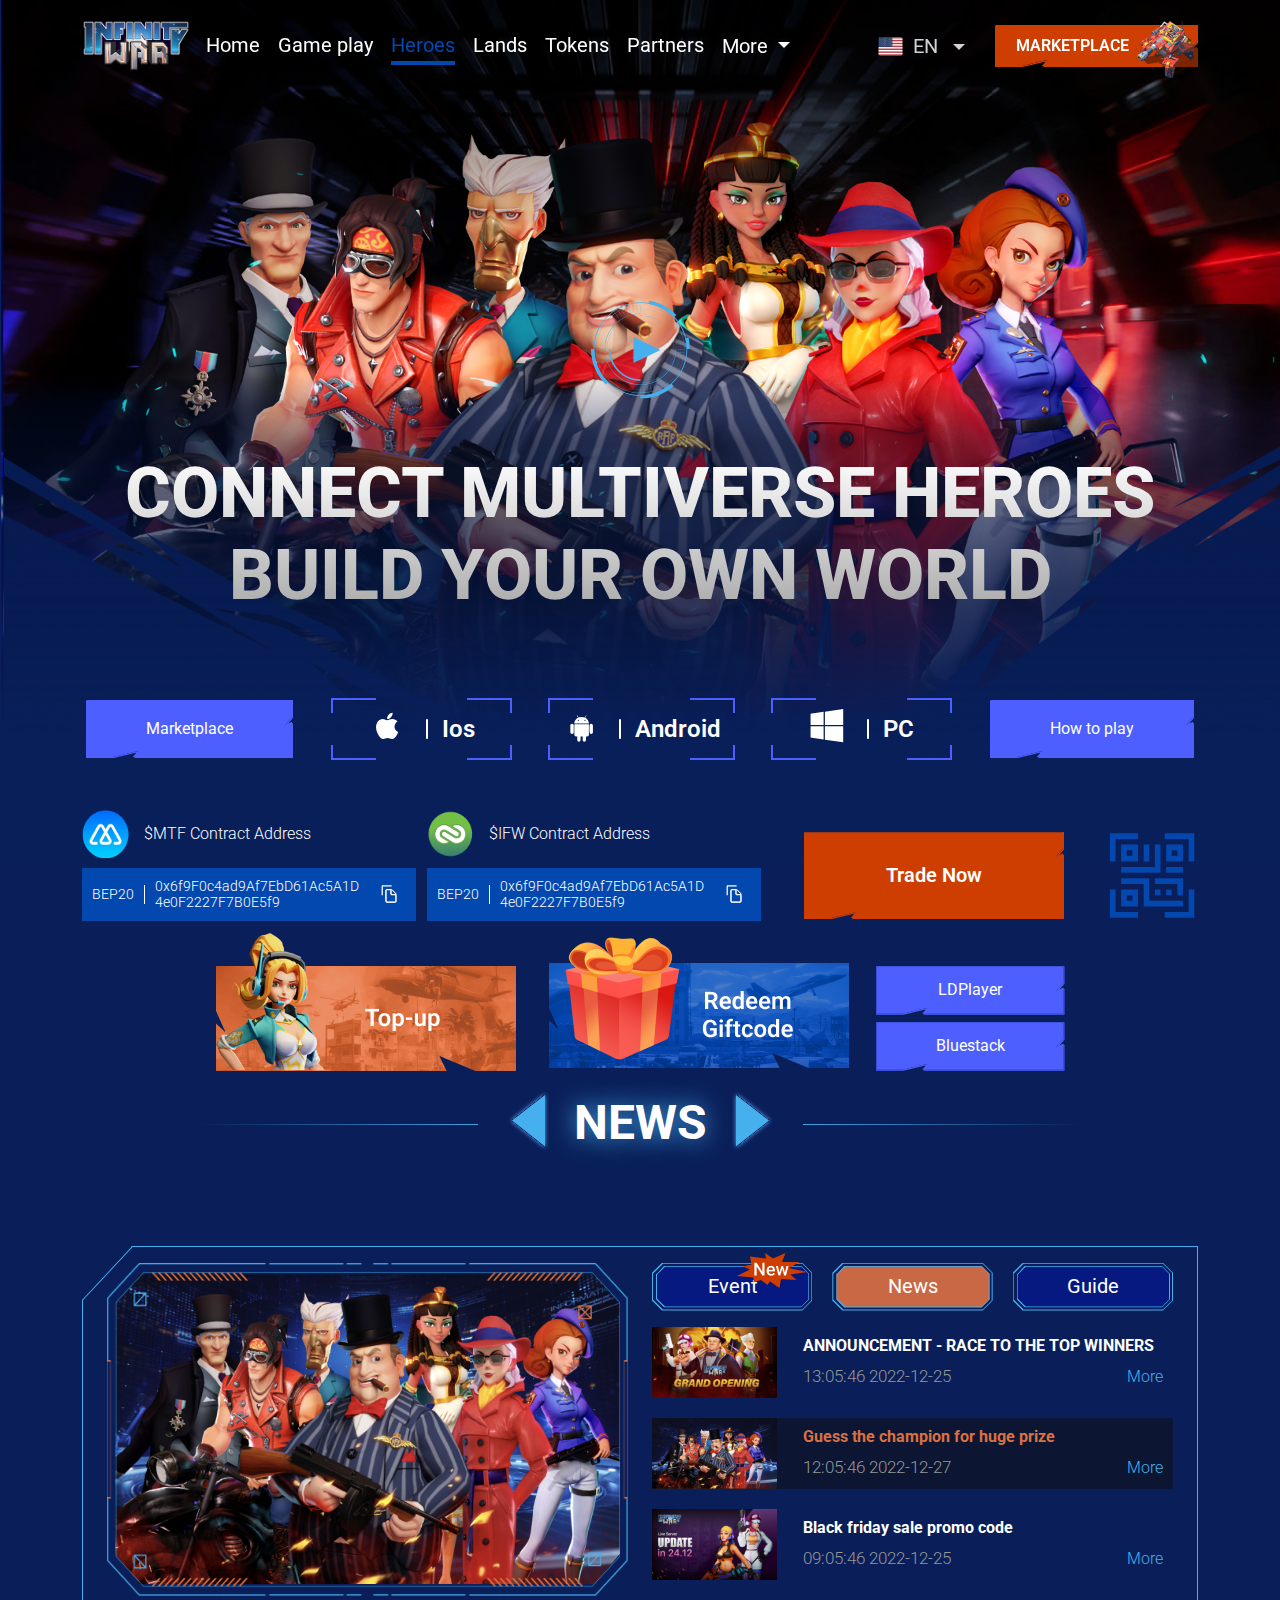
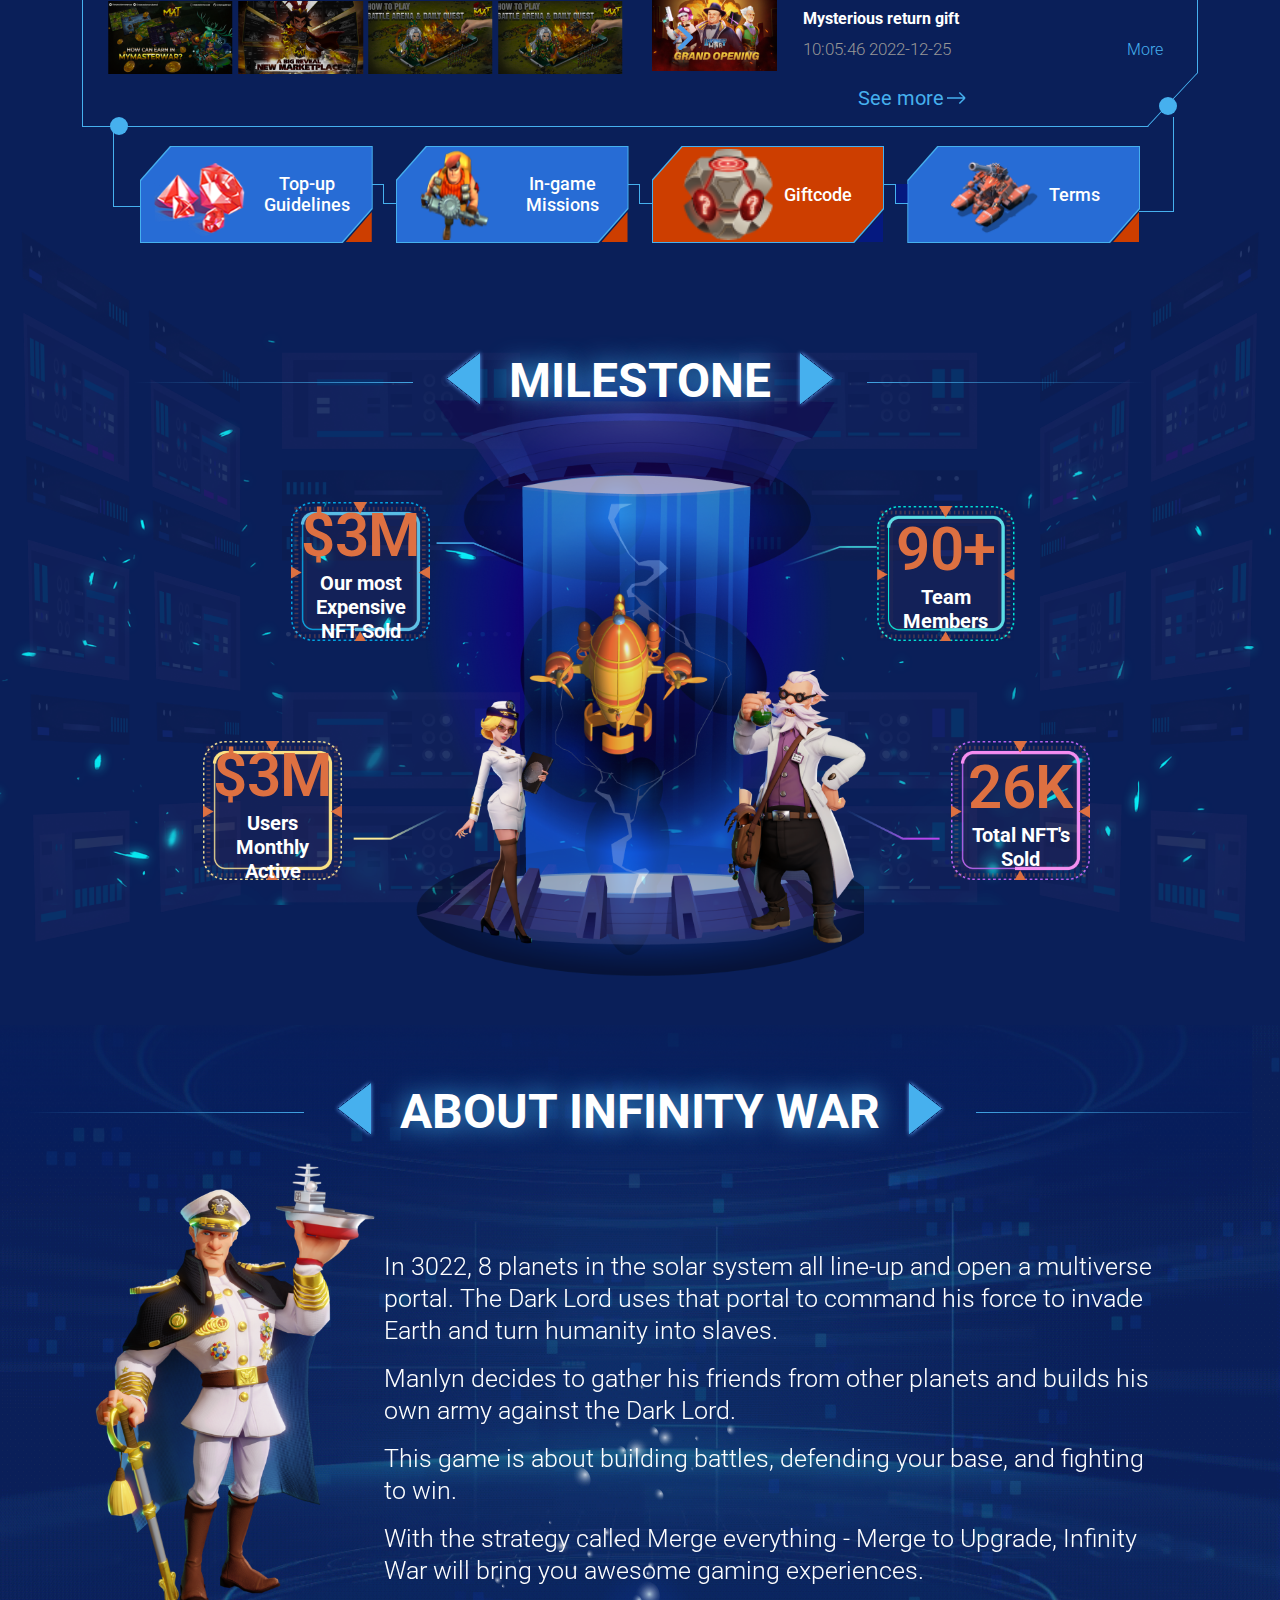
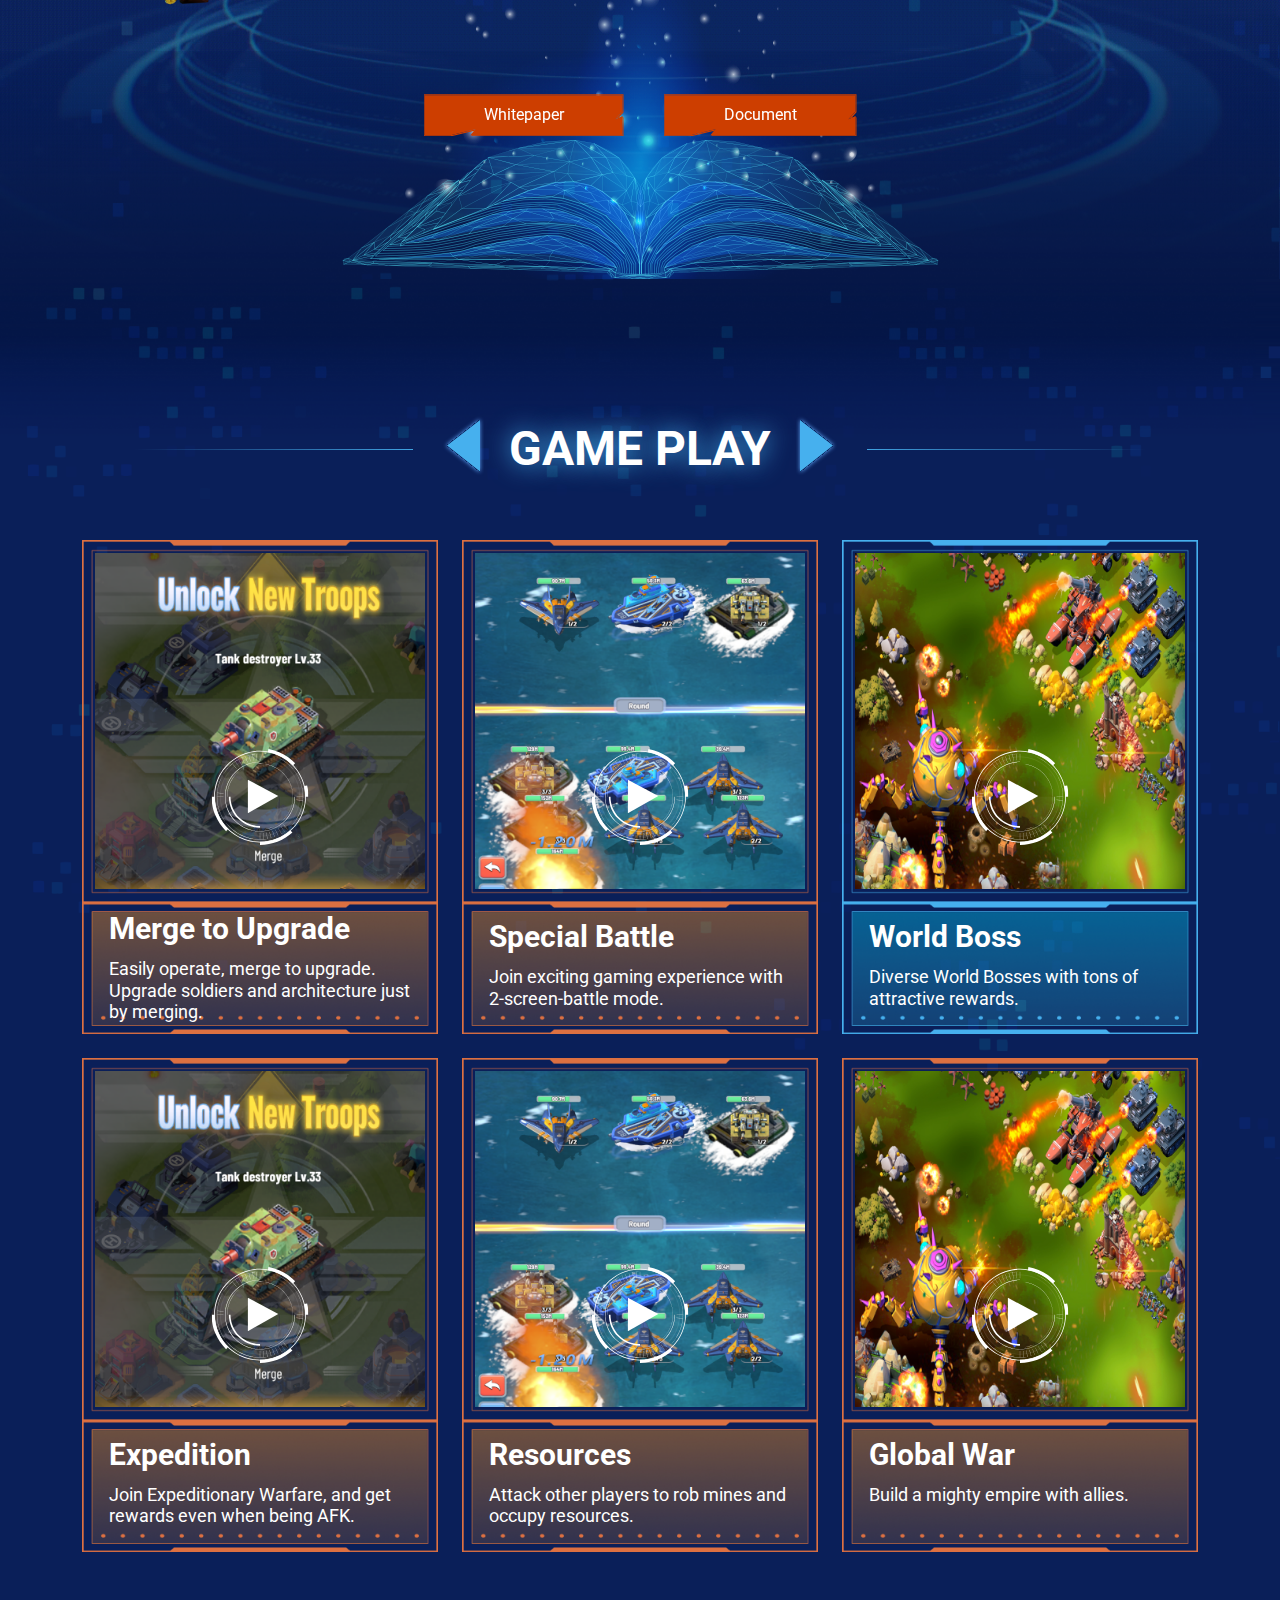
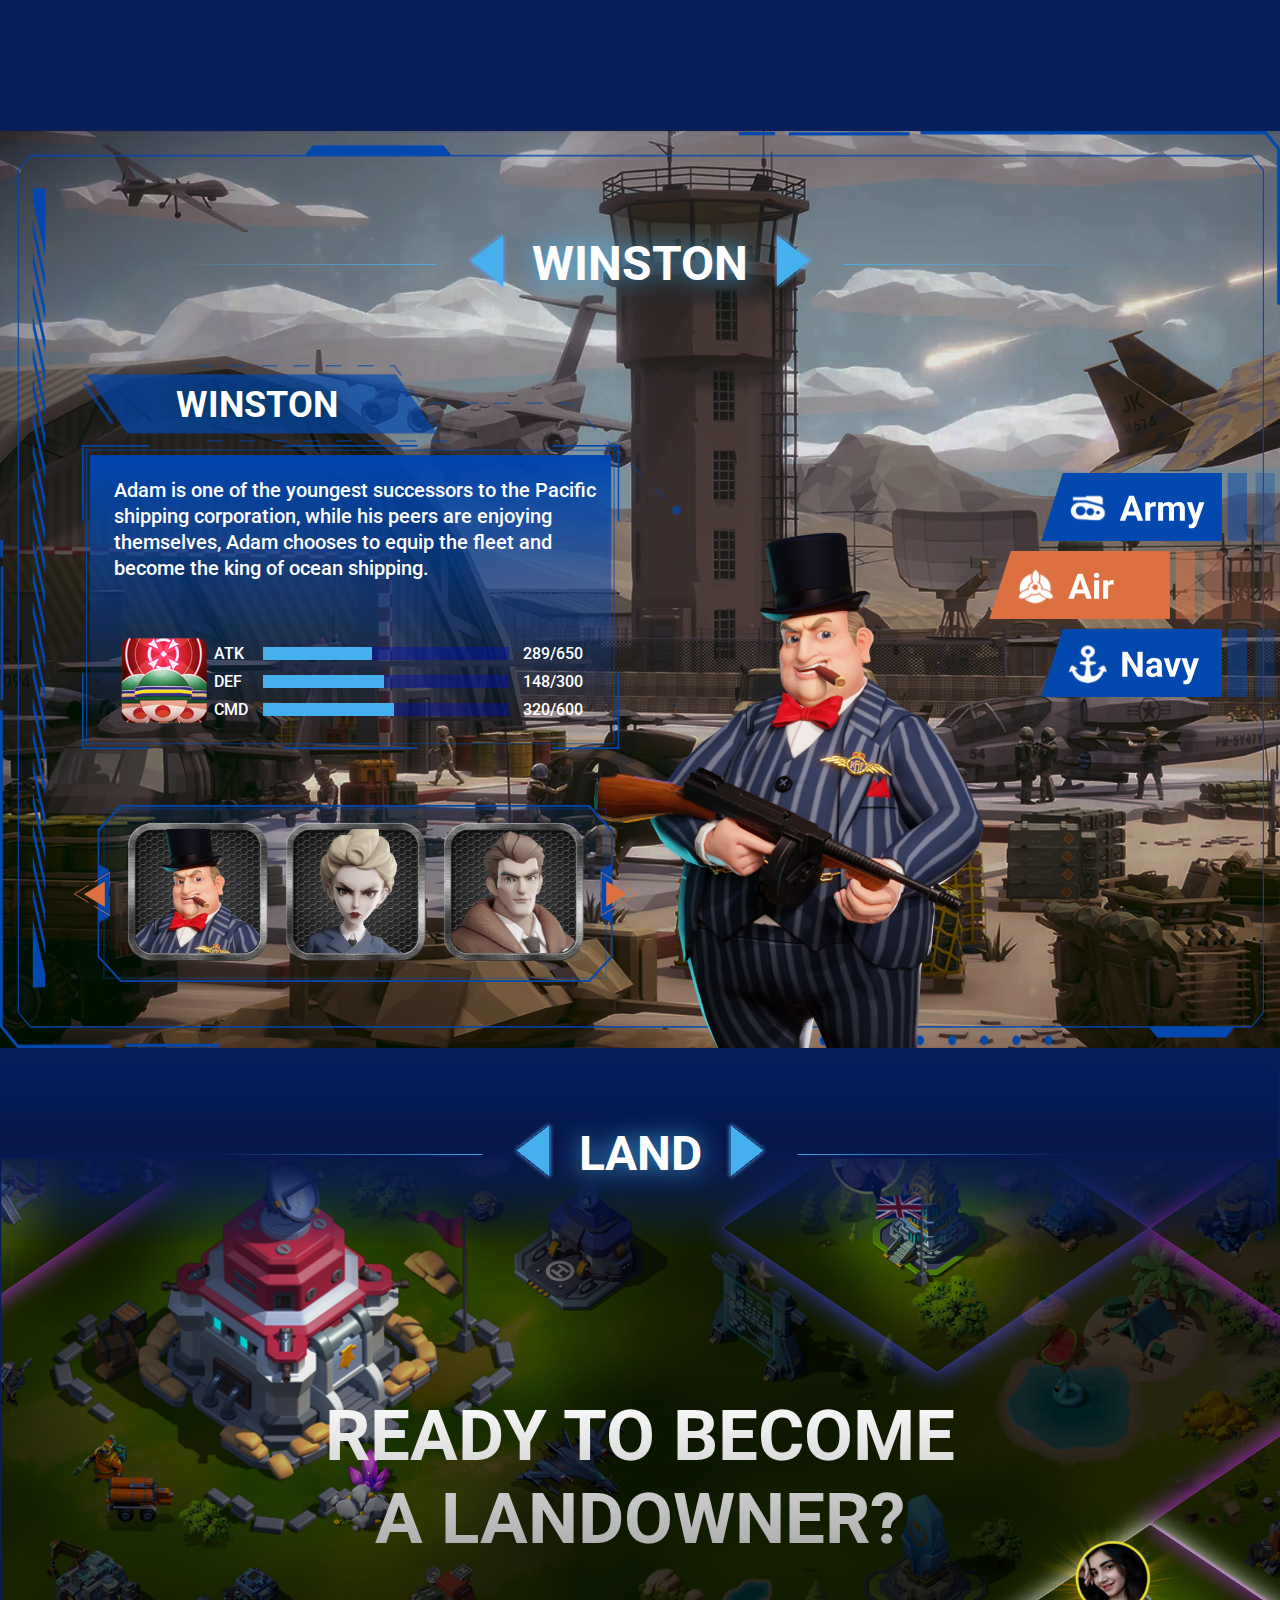
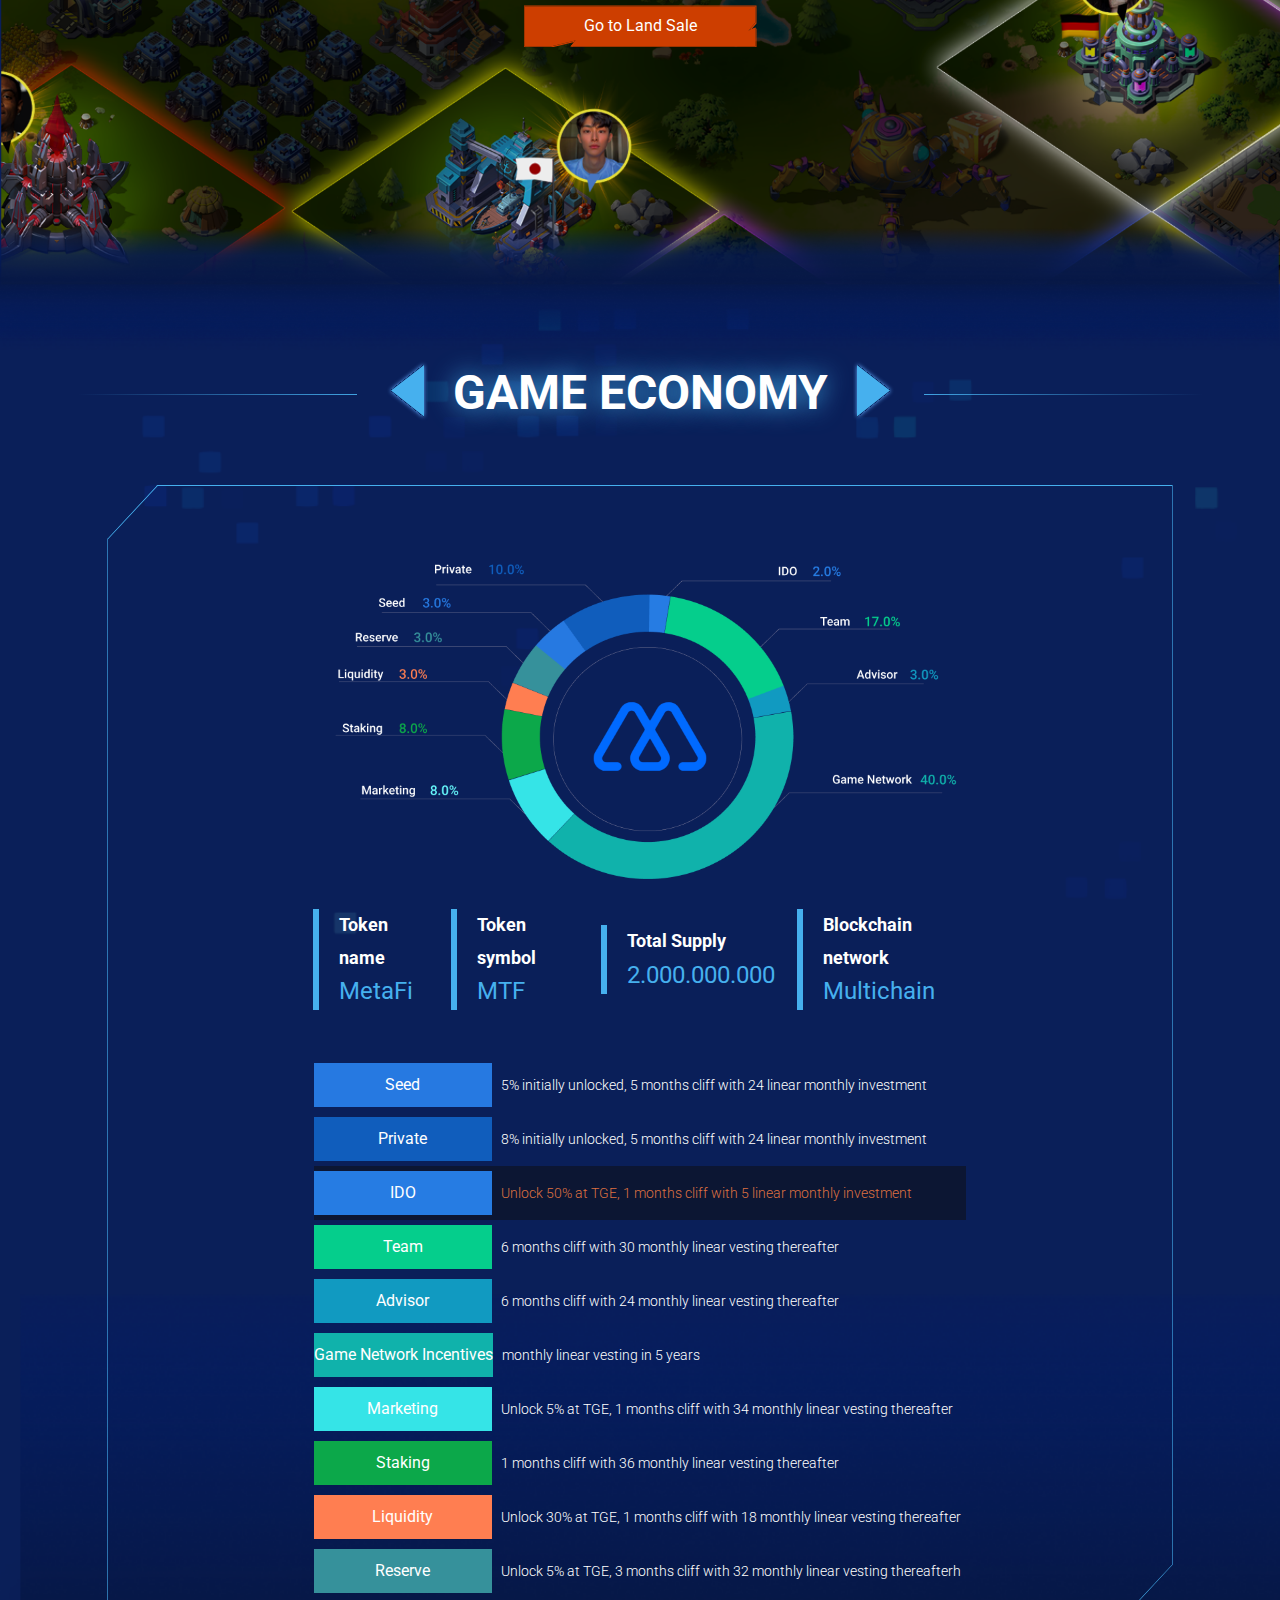
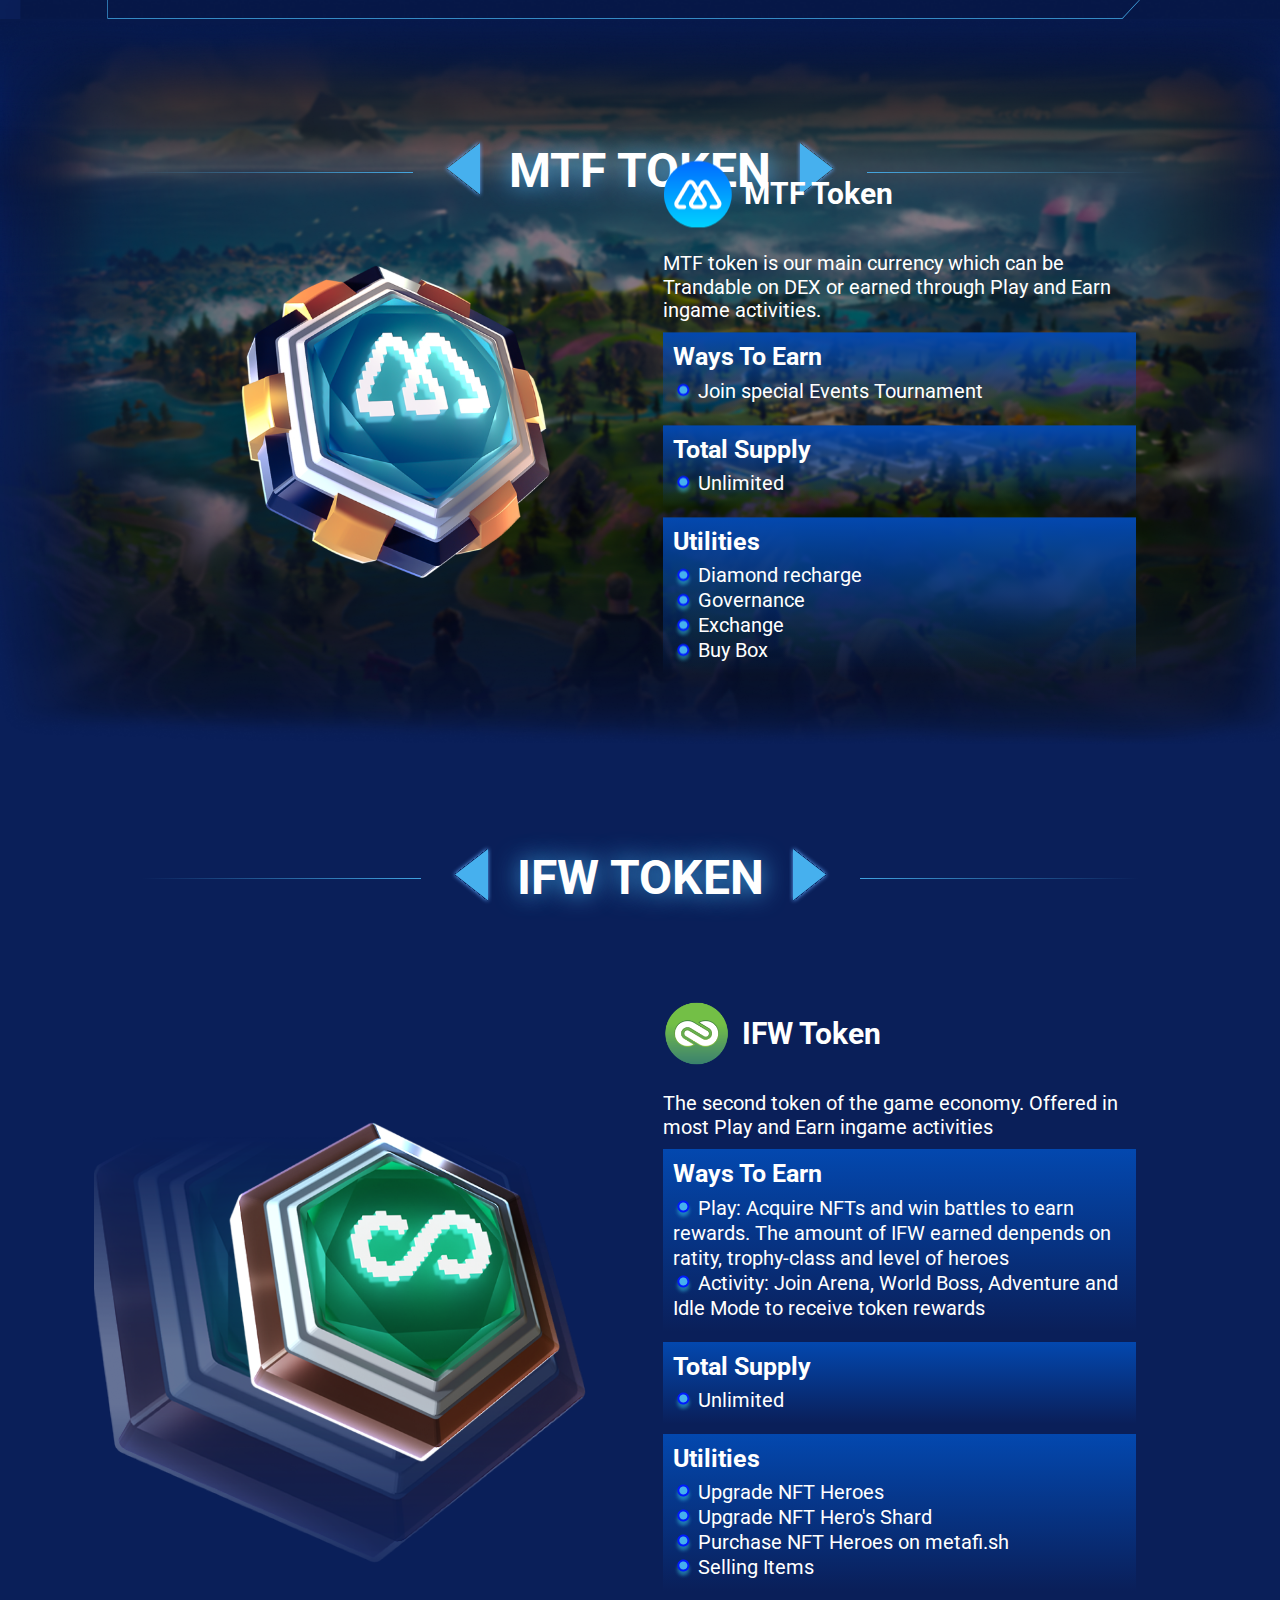
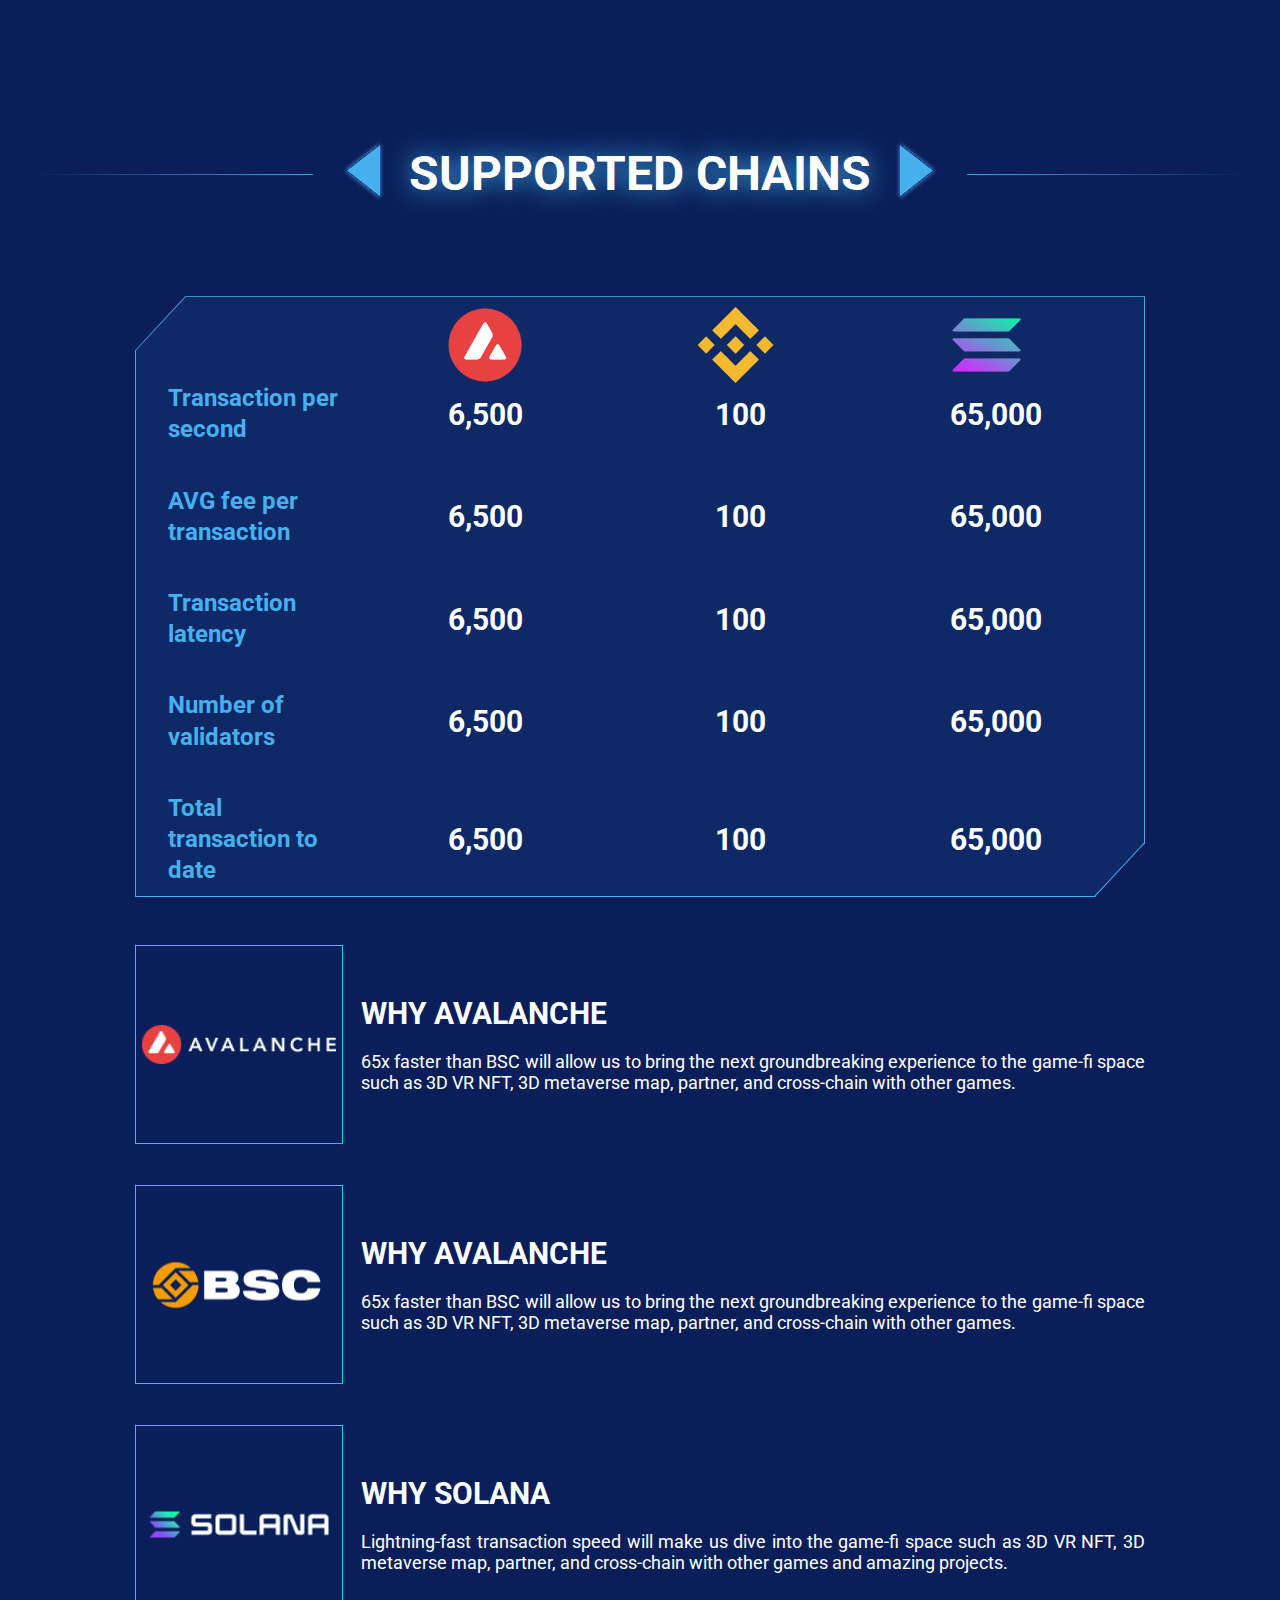
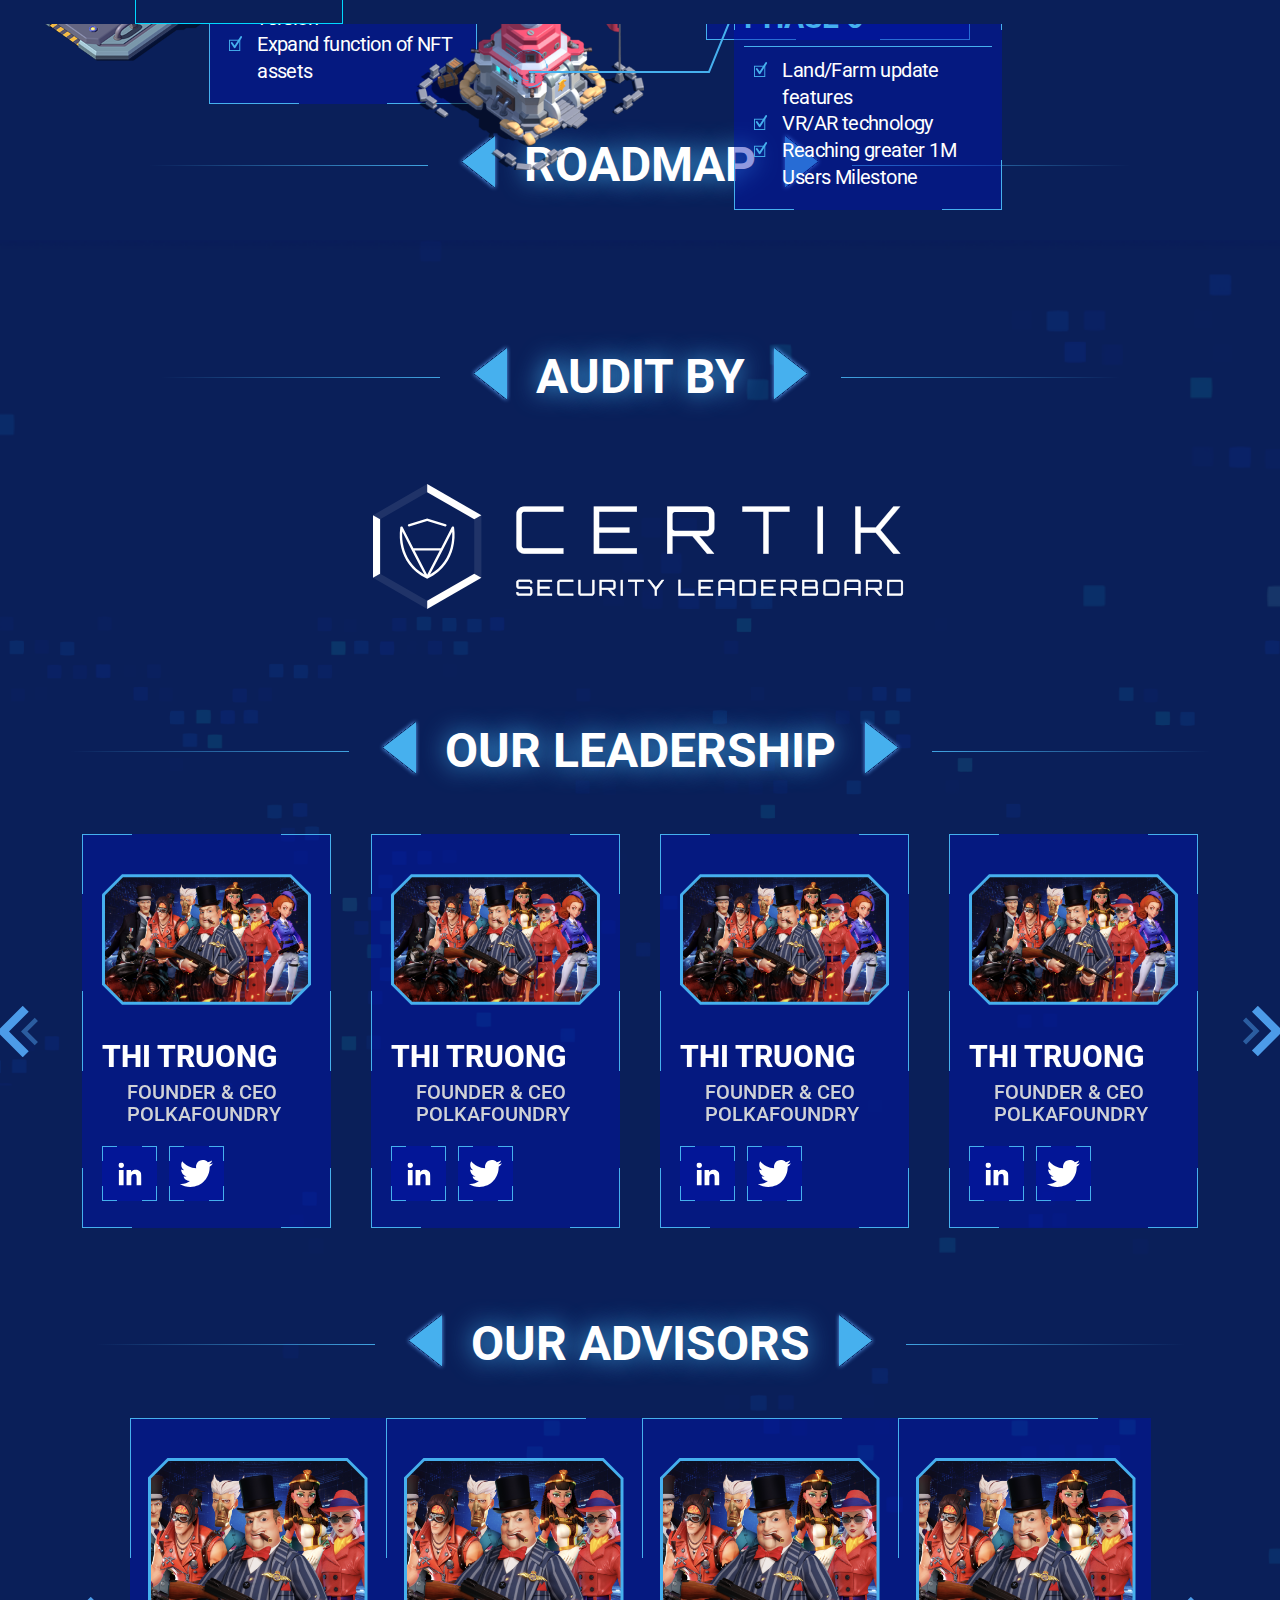
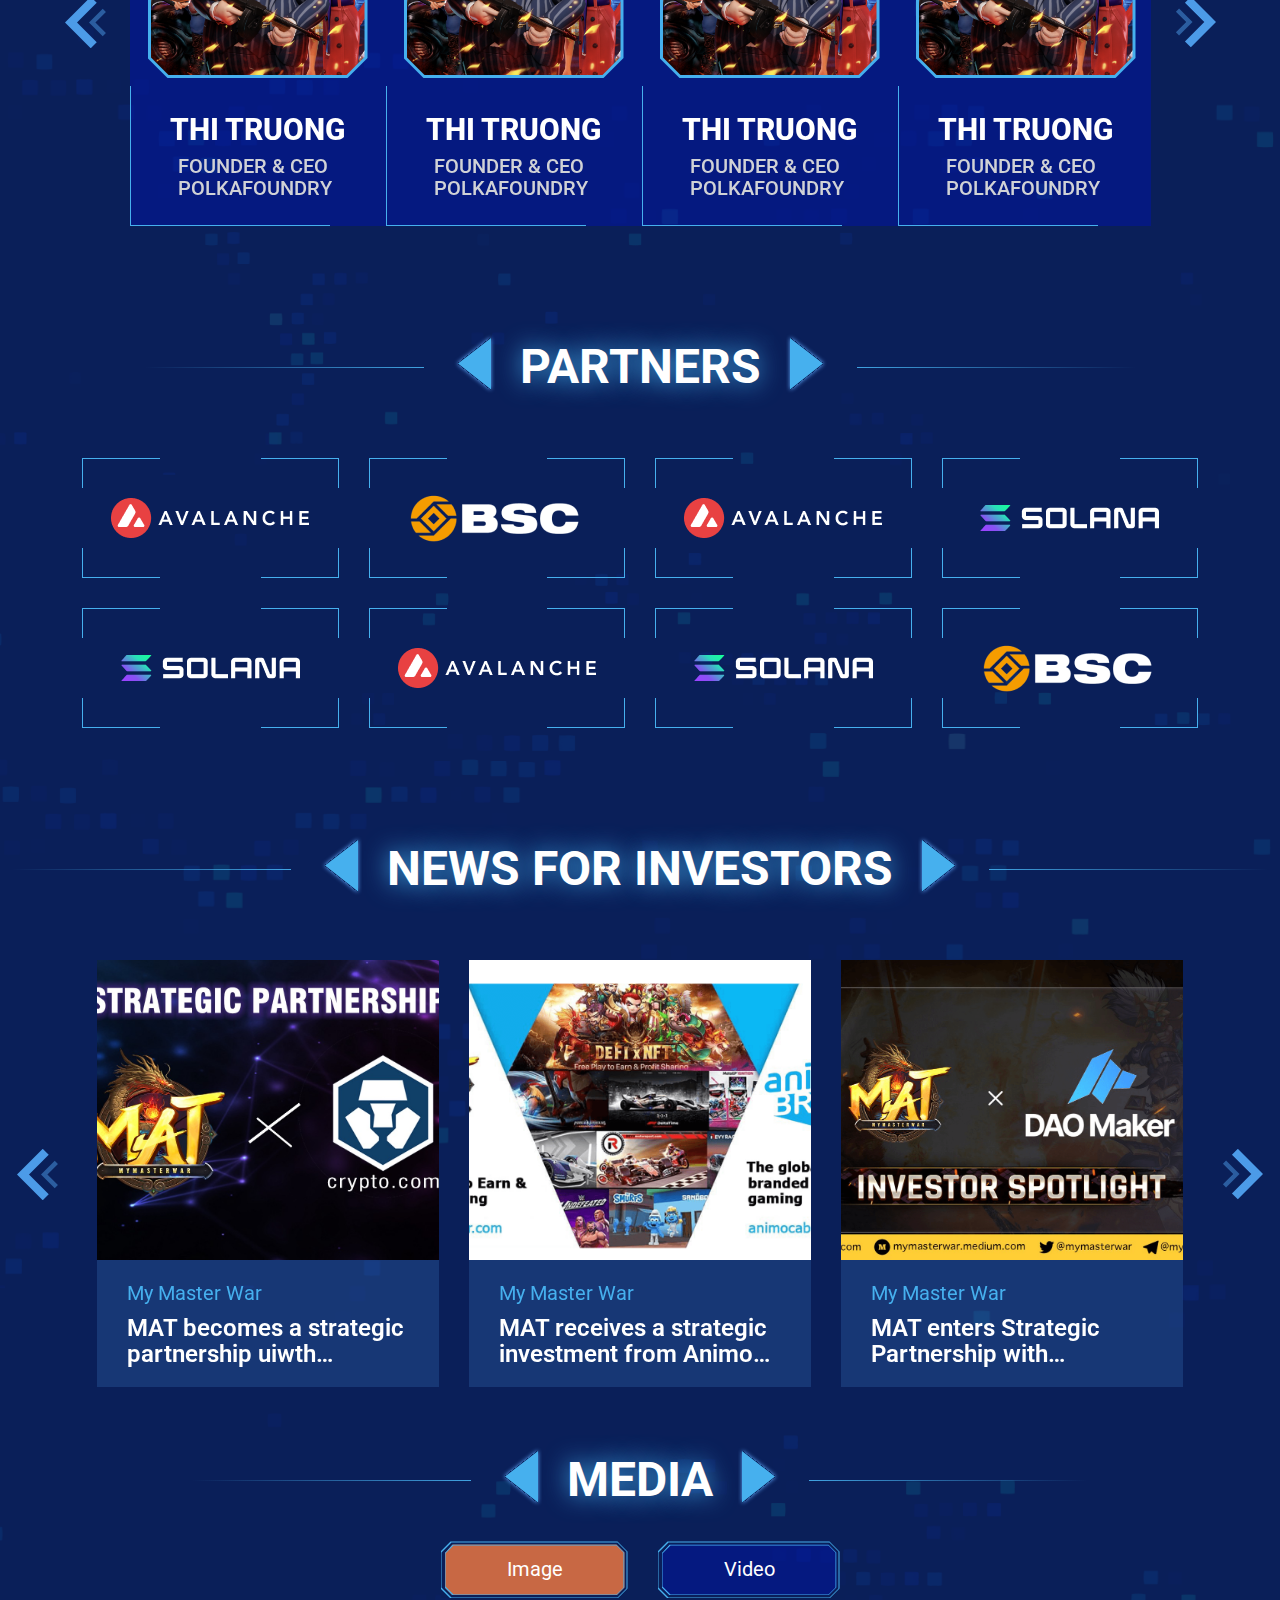
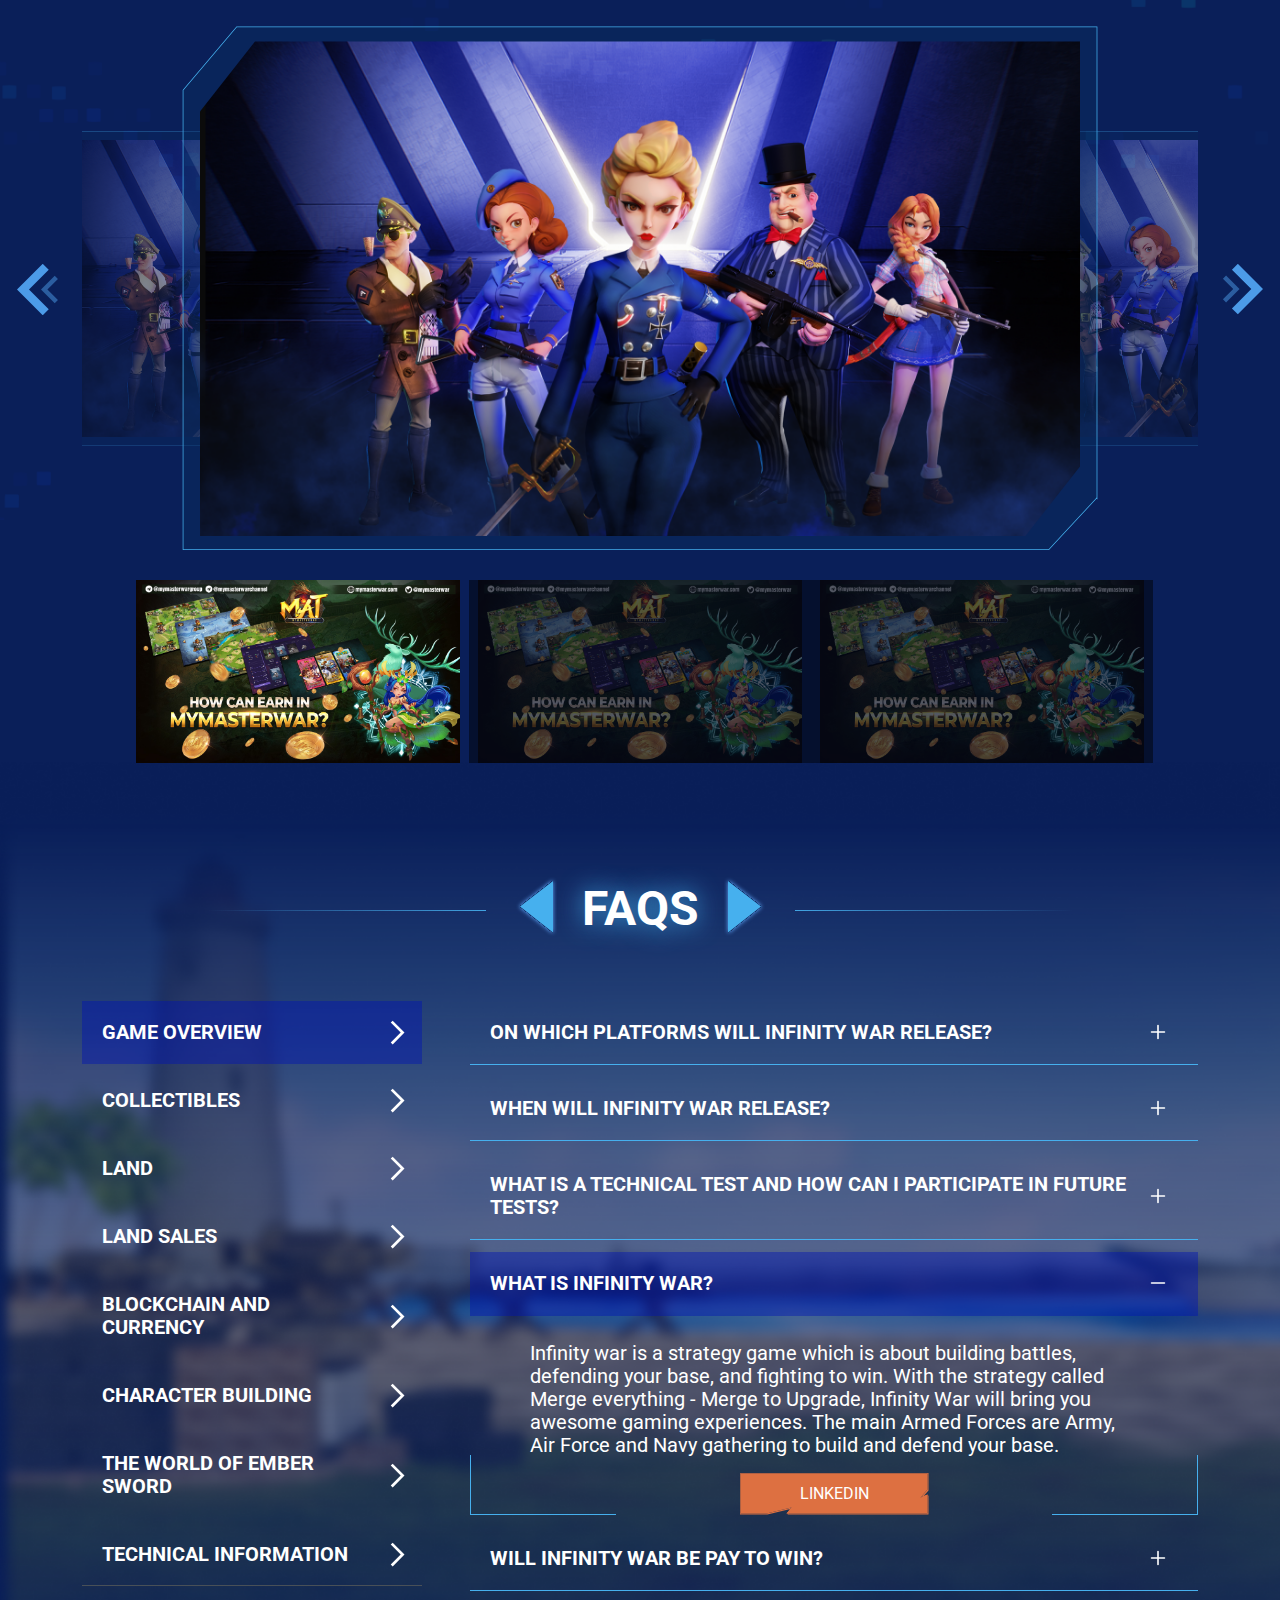
==== index.html @ dd386935 "update ui" ====
<!DOCTYPE html>
<html lang="en">
  <head>
    <!-- Required meta tags -->
    <meta charset="utf-8" />
    <meta
      name="viewport"
      content="width=device-width, initial-scale=1, shrink-to-fit=no"
    />

    <link rel="icon" href="favicon-32x32.png" />
    <link rel="shortcut icon" href="favicon.ico" type="image/x-icon" />
    <title>Infinity War</title>
    <meta name="theme-color" content="#0041C4" />
    <link
      rel="apple-touch-icon"
      sizes="48x48"
      href="assets/icons/icon-48x48.png"
    />
    <link
      rel="apple-touch-icon"
      sizes="72x72"
      href="assets/icons/icon-72x72.png"
    />
    <link
      rel="apple-touch-icon"
      sizes="96x96"
      href="assets/icons/icon-96x96.png"
    />
    <link
      rel="apple-touch-icon"
      sizes="192x192"
      href="assets/icons/icon-192x192.png"
    />
    <link
      rel="apple-touch-icon"
      sizes="256x256"
      href="assets/icons/icon-256x256.png"
    />
    <link
      rel="apple-touch-icon"
      sizes="384x384"
      href="assets/icons/icon-384x384.png"
    />
    <link
      rel="apple-touch-icon"
      sizes="512x512"
      href="assets/icons/icon-512x512.png"
    />
    <link
      rel="preconnect dns-prefetch"
      href="https://www.google-analytics.com"
    />
    <meta
      property="og:image"
      content="https://infinity-war.vercel.app/preview.png"
    />
    <meta
      name="description"
      content="Connect multiverse heroes Build your own world"
    />
    <meta property="og:title" content="Infinity War" />
    <meta
      property="og:description"
      content="Connect multiverse heroes Build your own world"
    />
    <meta property="og:type" content="website" />
    <meta name="twitter:card" content="summary" />
    <meta name="twitter:creator" content="Infinity War Team" />
    <meta name="twitter:title" content="Infinity War" />
    <meta
      name="twitter:description"
      content="Connect multiverse heroes Build your own world"
    />
    <link
      rel="stylesheet"
      href="https://cdn.jsdelivr.net/npm/bootstrap@5.3.3/dist/css/bootstrap.min.css"
    />
    <link rel="stylesheet" href="assets/plugins/slick/slick.css" />
    <link rel="stylesheet" href="assets/plugins/slick/slick-theme.css" />
    <link rel="stylesheet" href="assets/css/style.css" />
  </head>

  <body data-bs-theme="dark">
    <!-- HEADER -->
    <header class="iw-header">
      <div class="container">
        <div class="iw-header-inner">
          <a href="#" class="iw-header-logo">
            <img src="assets/images/logo.png" alt="Infinitywar" />
          </a>
          <div class="iw-header-menu" id="header-menu">
            <ul>
              <a href="#" class="iw-header-logo">
                <img src="assets/images/logo.png" alt="Infinitywar" />
              </a>
              <li><a href="#">Home</a></li>
              <li><a href="#">Game play</a></li>
              <li><a href="#" class="active">Heroes</a></li>
              <li><a href="#">Lands</a></li>
              <li><a href="#">Tokens</a></li>
              <li><a href="#">Partners</a></li>
              <li>
                <div class="dropdown">
                  <button
                    class="btn dropdown-toggle"
                    type="button"
                    data-bs-toggle="dropdown"
                    aria-expanded="false"
                  >
                    More
                  </button>
                  <ul class="dropdown-menu">
                    <li><a class="dropdown-item" href="#">Action</a></li>
                    <li>
                      <a class="dropdown-item" href="#">Another action</a>
                    </li>
                    <li>
                      <a class="dropdown-item" href="#">Something else here</a>
                    </li>
                  </ul>
                </div>
              </li>
            </ul>
          </div>

          <div class="iw-header-right">
            <div class="dropdown iw-header-language">
              <button
                class="btn dropdown-toggle"
                type="button"
                data-bs-toggle="dropdown"
                aria-expanded="false"
              >
                <img src="assets/images/icons/en.png" alt="en" />
                <span>EN</span>
              </button>
              <ul class="dropdown-menu">
                <li><a class="dropdown-item" href="#">Action</a></li>
                <li>
                  <a class="dropdown-item" href="#">Another action</a>
                </li>
                <li>
                  <a class="dropdown-item" href="#">Something else here</a>
                </li>
              </ul>
            </div>
            <a href="#" class="btn btn-warning iw-header-marketplace">
              <span>Marketplace</span>
              <img src="assets/images/button-dc.png" alt="" />
            </a>

            <div class="menu-toggle" id="header-menu-btn">
              <img src="assets/images/icons/menu.svg" alt="toggle" />
            </div>
          </div>
        </div>
      </div>
    </header>

    <!-- BANNER -->
    <section class="iw-banner">
      <div id="bg-banner" class="w-100">
        <img src="assets/images/banner.png" alt="" class="w-100 bg-desktop" />
        <img src="assets/images/background/banner-mb.png" alt="" class="w-100 bg-mobile" />
      </div>
      <div class="iw-banner-inner">
        <div class="container">
          <button type="button">
            <svg
              width="121"
              height="120"
              viewBox="0 0 121 120"
              fill="none"
              xmlns="http://www.w3.org/2000/svg"
            >
              <g clip-path="url(#clip0_462_3385)">
                <path
                  d="M60.4399 116.85C49.1051 116.85 38.0248 113.489 28.6002 107.192C19.1756 100.894 11.83 91.9436 7.49237 81.4716C3.15471 70.9996 2.01979 59.4764 4.2311 48.3594C6.44242 37.2423 11.9007 27.0307 19.9156 19.0157C27.9306 11.0008 38.1422 5.54252 49.2593 3.3312C60.3763 1.11988 71.8995 2.25481 82.3715 6.59247C92.8435 10.9301 101.794 18.2757 108.091 27.7003C114.389 37.1249 117.75 48.2052 117.75 59.54C117.731 74.7339 111.687 89.3001 100.944 100.044C90.2 110.788 75.6338 116.831 60.4399 116.85ZM60.4399 3.23001C49.3028 3.23001 38.4159 6.53253 29.1557 12.72C19.8956 18.9074 12.6782 27.7018 8.41625 37.9911C4.15428 48.2804 3.03916 59.6025 5.21189 70.5255C7.38462 81.4486 12.7476 91.4821 20.6227 99.3572C28.4978 107.232 38.5313 112.595 49.4544 114.768C60.3774 116.941 71.6995 115.826 81.9888 111.564C92.2781 107.302 101.073 100.084 107.26 90.8242C113.447 81.564 116.75 70.6771 116.75 59.54C116.734 44.6105 110.796 30.2971 100.24 19.7404C89.6828 9.18363 75.3694 3.24589 60.4399 3.23001Z"
                  fill="currentColor"
                />
                <path
                  d="M18.12 102.69C12.377 97.0678 7.8156 90.3544 4.70388 82.9443C1.59216 75.5342 -0.00711537 67.577 2.37967e-05 59.54H4.00002C3.97392 68.2391 5.98058 76.8239 9.86002 84.61C12.6702 90.2688 16.4086 95.4167 20.92 99.84L18.12 102.69Z"
                  fill="currentColor"
                />
                <path
                  d="M60.4399 120V116C74.3862 116.016 87.8407 110.848 98.1899 101.5L100.87 104.5C89.7836 114.505 75.3731 120.029 60.4399 120Z"
                  fill="currentColor"
                />
                <path
                  d="M120.88 59.5402H116.88C116.882 56.5601 116.651 53.5844 116.19 50.6402C115.96 49.2202 115.68 47.7902 115.35 46.4002L119.24 45.4702C119.59 46.9702 119.9 48.4702 120.14 50.0202C120.633 53.1696 120.88 56.3525 120.88 59.5402Z"
                  fill="currentColor"
                />
                <path
                  d="M101.37 20.67C98.7919 17.9629 95.955 15.5145 92.9 13.36C86.1364 8.56905 78.3875 5.35058 70.22 3.94L70.91 0C79.6586 1.51755 87.9595 4.96431 95.21 10.09C98.4801 12.3958 101.515 15.0185 104.27 17.92L101.37 20.67Z"
                  fill="currentColor"
                />
                <path
                  d="M60.44 113.29C49.8092 113.29 39.4172 110.138 30.5781 104.232C21.7389 98.3254 14.8497 89.9308 10.7814 80.1093C6.71323 70.2878 5.6488 59.4804 7.72276 49.054C9.79671 38.6275 14.9159 29.0501 22.433 21.5331C29.95 14.016 39.5274 8.89681 49.9539 6.82285C60.3803 4.7489 71.1877 5.81333 81.0092 9.88154C90.8307 13.9497 99.2253 20.839 105.131 29.6782C111.038 38.5173 114.19 48.9093 114.19 59.5401C114.174 73.7906 108.506 87.4529 98.4294 97.5295C88.3528 107.606 74.6905 113.274 60.44 113.29ZM60.44 6.00006C49.8587 6.00006 39.515 9.13778 30.717 15.0164C21.9189 20.8951 15.0617 29.2507 11.0124 39.0265C6.96312 48.8023 5.90364 59.5594 7.96795 69.9374C10.0323 80.3154 15.1276 89.8482 22.6098 97.3303C30.0919 104.812 39.6246 109.908 50.0026 111.972C60.3806 114.036 71.1377 112.977 80.9135 108.928C90.6894 104.878 99.0449 98.0211 104.924 89.2231C110.802 80.425 113.94 70.0814 113.94 59.5001C113.924 45.3159 108.282 31.7171 98.2526 21.6874C88.2229 11.6576 74.6242 6.01594 60.44 6.00006Z"
                  fill="currentColor"
                />
                <path
                  d="M60.44 100.74V100.49C68.5533 100.5 76.4871 98.1023 83.2372 93.6009C89.9872 89.0996 95.2501 82.6968 98.3595 75.203C101.469 67.7092 102.285 59.4613 100.705 51.5034C99.1242 43.5455 95.2183 36.2355 89.4813 30.4985C83.7444 24.7615 76.4343 20.8556 68.4764 19.2752C60.5185 17.6948 52.2707 18.511 44.7769 21.6204C37.2831 24.7298 30.8802 29.9926 26.3789 36.7427C21.8776 43.4927 19.4801 51.4266 19.49 59.5398H19.24C19.238 51.3884 21.6535 43.4195 26.181 36.641C30.7084 29.8625 37.1444 24.579 44.675 21.4587C52.2055 18.3384 60.4923 17.5214 68.4872 19.1112C76.4821 20.701 83.8259 24.626 89.5899 30.39C95.3538 36.1539 99.2789 43.4977 100.869 51.4926C102.458 59.4875 101.641 67.7743 98.5212 75.3048C95.4008 82.8354 90.1173 89.2714 83.3388 93.7989C76.5603 98.3263 68.5914 100.742 60.44 100.74Z"
                  fill="currentColor"
                />
                <path
                  d="M60.4401 98.37C50.1467 98.3568 40.2789 94.2612 33.0013 86.9818C25.7237 79.7023 21.6307 69.8334 21.6201 59.54H23.6201C23.6307 69.303 27.513 78.6632 34.4155 85.5676C41.318 92.4719 50.6772 96.3568 60.4401 96.37V98.37Z"
                  fill="currentColor"
                />
                <g style="mix-blend-mode: screen" opacity="0.04">
                  <path
                    d="M60.4401 59.54H110.06C110.063 67.8201 107.995 75.9694 104.042 83.2453C100.09 90.5212 94.38 96.6924 87.4321 101.197C80.4843 105.701 72.5198 108.395 64.2644 109.033C56.009 109.671 47.7251 108.233 40.1676 104.85C32.6101 101.467 26.0193 96.247 20.9957 89.665C15.9722 83.0829 12.6756 75.3484 11.4065 67.1662C10.1373 58.984 10.9358 50.6142 13.7293 42.8196C16.5229 35.025 21.2225 28.0534 27.4001 22.54L60.4401 59.54Z"
                    fill="currentColor"
                  />
                </g>
                <g style="mix-blend-mode: screen" opacity="0.08">
                  <path
                    d="M60.4401 109.66C50.5273 109.66 40.8371 106.72 32.5949 101.213C24.3527 95.7059 17.9287 87.8783 14.1352 78.72C10.3418 69.5618 9.34924 59.4843 11.2831 49.762C13.217 40.0397 17.9905 31.1092 24.9999 24.0998C32.0093 17.0903 40.9398 12.3169 50.6622 10.383C60.3845 8.44909 70.462 9.44164 79.6202 13.2351C88.7784 17.0286 96.6061 23.4526 102.113 31.6948C107.621 39.937 110.56 49.6271 110.56 59.5399C110.544 72.8277 105.259 85.5667 95.8627 94.9626C86.4669 104.358 73.7279 109.644 60.4401 109.66ZM60.4401 10.4199C50.7251 10.4199 41.2282 13.3008 33.1505 18.6982C25.0727 24.0955 18.7769 31.767 15.0591 40.7425C11.3414 49.718 10.3686 59.5944 12.2639 69.1228C14.1592 78.6511 18.8375 87.4035 25.707 94.273C32.5766 101.143 41.3289 105.821 50.8573 107.716C60.3856 109.611 70.262 108.639 79.2375 104.921C88.213 101.203 95.8845 94.9073 101.282 86.8296C106.679 78.7518 109.56 69.255 109.56 59.5399C109.544 46.5174 104.364 34.0327 95.1556 24.8244C85.9473 15.616 73.4627 10.4358 60.4401 10.4199Z"
                    fill="currentColor"
                  />
                </g>
                <path
                  d="M60.5701 5.91016H60.3201V13.9202H60.5701V5.91016Z"
                  fill="currentColor"
                />
                <path
                  d="M60.5701 105.15H60.3201V113.16H60.5701V105.15Z"
                  fill="currentColor"
                />
                <path
                  d="M56.3399 14.1099L55.6399 6.12986L55.8899 6.10986L56.5899 14.0899L56.3399 14.1099Z"
                  fill="currentColor"
                />
                <path
                  d="M64.99 112.97L64.29 104.99L64.54 104.97L65.24 112.95L64.99 112.97Z"
                  fill="currentColor"
                />
                <path
                  d="M52.4 14.64L51.01 6.74996L51.25 6.70996L52.64 14.6L52.4 14.64Z"
                  fill="currentColor"
                />
                <path
                  d="M69.63 112.37L68.24 104.48L68.48 104.44L69.88 112.33L69.63 112.37Z"
                  fill="currentColor"
                />
                <path
                  d="M48.5199 15.51L46.4399 7.76996L46.6799 7.70996L48.7599 15.45L48.5199 15.51Z"
                  fill="currentColor"
                />
                <path
                  d="M74.1999 111.37L72.1299 103.63L72.3699 103.57L74.4399 111.31L74.1999 111.37Z"
                  fill="currentColor"
                />
                <path
                  d="M44.72 16.7201L41.98 9.1901L42.22 9.1001L44.96 16.6301L44.72 16.7201Z"
                  fill="currentColor"
                />
                <path
                  d="M78.6699 109.97L75.9299 102.44L76.1599 102.36L78.8999 109.89L78.6699 109.97Z"
                  fill="currentColor"
                />
                <path
                  d="M37.8926 10.8851L37.666 10.9907L41.0512 18.2502L41.2778 18.1446L37.8926 10.8851Z"
                  fill="currentColor"
                />
                <path
                  d="M79.8335 100.824L79.6069 100.929L82.9921 108.189L83.2187 108.083L79.8335 100.824Z"
                  fill="currentColor"
                />
                <path
                  d="M33.739 13.0273L33.5225 13.1523L37.5275 20.0892L37.744 19.9642L33.739 13.0273Z"
                  fill="currentColor"
                />
                <path
                  d="M83.3613 98.9736L83.1448 99.0986L87.1498 106.035L87.3663 105.91L83.3613 98.9736Z"
                  fill="currentColor"
                />
                <path
                  d="M29.7934 15.5397L29.5886 15.6831L34.183 22.2445L34.3878 22.1011L29.7934 15.5397Z"
                  fill="currentColor"
                />
                <path
                  d="M91.1 103.54L86.5 96.9701L86.71 96.8301L91.3 103.39L91.1 103.54Z"
                  fill="currentColor"
                />
                <path
                  d="M31.0299 24.6799L25.8799 18.5399L26.0699 18.3799L31.2199 24.5199L31.0299 24.6799Z"
                  fill="currentColor"
                />
                <path
                  d="M94.82 100.7L89.67 94.5599L89.86 94.3999L95.01 100.54L94.82 100.7Z"
                  fill="currentColor"
                />
                <path
                  d="M14.99 55.6902L7.01001 54.9902L7.03001 54.7402L15.01 55.4402L14.99 55.6902Z"
                  fill="currentColor"
                />
                <path
                  d="M113.85 64.3401L105.87 63.6401L105.89 63.3901L113.88 64.0901L113.85 64.3401Z"
                  fill="currentColor"
                />
                <path
                  d="M14.8301 59.4102H6.82007V59.6602H14.8301V59.4102Z"
                  fill="currentColor"
                />
                <path
                  d="M114.07 59.4102H106.06V59.6602H114.07V59.4102Z"
                  fill="currentColor"
                />
                <path
                  d="M60.44 103.23C48.8527 103.23 37.74 98.6271 29.5465 90.4336C21.353 82.2401 16.75 71.1274 16.75 59.5401C16.75 47.9528 21.353 36.8401 29.5465 28.6466C37.74 20.4531 48.8527 15.8501 60.44 15.8501V16.3501C51.8978 16.3501 43.5475 18.8831 36.4449 23.6289C29.3424 28.3747 23.8066 35.1201 20.5376 43.012C17.2687 50.9039 16.4134 59.588 18.0799 67.966C19.7464 76.3441 23.8598 84.0398 29.9001 90.08C35.9403 96.1203 43.636 100.234 52.014 101.9C60.3921 103.567 69.0762 102.711 76.9681 99.4425C84.86 96.1735 91.6054 90.6377 96.3512 83.5352C101.097 76.4326 103.63 68.0823 103.63 59.5401H104.13C104.117 71.1233 99.5095 82.2284 91.3189 90.419C83.1283 98.6096 72.0232 103.217 60.44 103.23Z"
                  fill="currentColor"
                />
                <path
                  class="play"
                  d="M45.3198 38.4297V80.2097L83.2598 58.7797L45.3198 38.4297Z"
                  fill="currentColor"
                />
              </g>
              <defs>
                <clipPath id="clip0_462_3385">
                  <rect width="120.88" height="119.98" fill="white" />
                </clipPath>
              </defs>
            </svg>
          </button>
          <img src="assets/images/logo.png" alt="" class="logo-banner"/>
          <h1>
            <span>Connect <br/>multiverse heroes</span>
            <span>Build your own world</span>
          </h1>
        </div>
      </div>
    </section>

    <!-- ABOUT -->
    <section class="iw-about">
      <div class="container">
        <div class="quick-links">
          <a href="#" class="btn btn-primary">
            <span>Marketplace</span>
          </a>
          <a href="#" class="btn btn-outline-primary">
            <span class="decoration"></span>
            <img src="assets/images/icons/ios.svg" alt="" />
            <span class="social-name">Ios</span>
          </a>
          <a href="#" class="btn btn-outline-primary">
            <span class="decoration"></span>
            <img src="assets/images/icons/android.svg" alt="" />
            <span class="social-name">Android</span>
          </a>
          <a href="#" class="btn btn-outline-primary">
            <span class="decoration"></span>
            <img src="assets/images/icons/pc.svg" alt="" />
            <span class="social-name">PC</span>
          </a>
          <a href="#" class="btn btn-primary">
            <span>How to play</span>
          </a>
        </div>

        <div class="contract-address">
          <div class="addresses">
            <div class="item">
              <div class="item-header">
                <span class="icon">
                  <img src="assets/images/icons/MTF.png" alt="MTF" />
                </span>
                <span class="label">$MTF Contract Address</span>
              </div>
              <span class="value">
                <span>BEP20</span>
                <div class="divide"></div>
                <span id="MTF_address"
                  >0x6f9F0c4ad9Af7EbD61Ac5A1D4e0F2227F7B0E5f9</span
                >
                <button type="button">
                  <img src="assets/images/icons/copy.svg" alt="" />
                </button>
              </span>
            </div>
            <div class="item">
              <div class="item-header">
                <span class="icon">
                  <img src="assets/images/icons/IFW.png" alt="IFW" />
                </span>
                <span class="label">$IFW Contract Address</span>
              </div>
              <span class="value">
                <span>BEP20</span>
                <div class="divide"></div>
                <span id="IFW_address"
                  >0x6f9F0c4ad9Af7EbD61Ac5A1D4e0F2227F7B0E5f9</span
                >
                <button type="button">
                  <img src="assets/images/icons/copy.svg" alt="" />
                </button>
              </span>
            </div>
          </div>
          <div class="address-btns">
            <a href="#" class="btn btn-lg btn-warning">
              <span>Trade Now</span>
            </a>
            <a href="#" class="qr-code">
              <img src="assets/images/icons/qr-code.svg" alt="" />
            </a>

            <a href="#" class="btn btn-outline-primary btn-download">
              <span class="decoration"></span>
              <img src="assets/images/icons/download.svg" alt="" />
              <span class="text">Download</span>
            </a>
          </div>
        </div>

        <div class="cta-links">
          <a href="#" class="item">
            <img src="assets/images/Top-up.png" alt="" />
            <span>Top-up</span>
          </a>
          <a href="#" class="item">
            <img src="assets/images/Redeem-Gift-code.png" alt="" />
            <span>Redeem Giftcode</span>
          </a>
          <div class="more">
            <a href="#" class="btn btn-primary">
              <span>LDPlayer</span>
            </a>
            <a href="#" class="btn btn-primary">
              <span>Bluestack</span>
            </a>
          </div>
        </div>
      </div>
    </section>

    <!-- NEWS -->
    <section class="iw-top-news">
      <div class="container">
        <div class="iw-section-title">
          <img src="assets/images/title-left.svg" alt="" />
          <span>News</span>
          <img src="assets/images/title-right.svg" alt="" />
        </div>

        <div class="iw-top-news-main">
          <div class="iw-top-news-content">
            <div class="decoration-1"></div>
            <div class="decoration-2"></div>
            <div class="row">
              <div class="col-xl-6 col-12">
                <div class="iw-top-news-content-left">
                  <div class="iw-top-news-frame">
                    <img
                      src="assets/images/news-frame.png"
                      alt=""
                      class="news-frame"
                    />
                    <img
                      src="assets/images/news-image-1.png"
                      alt=""
                      class="news-image"
                      id="news-image"
                    />
                  </div>

                  <div class="iw-news-slider">
                    <div class="news-slider-item">
                      <img
                        src="assets/images/news-slider-image-1.png"
                        alt=""
                        class="news-slider-image"
                      />
                    </div>
                    <div class="news-slider-item">
                      <img
                        src="assets/images/news-slider-image-2.png"
                        alt=""
                        class="news-slider-image"
                      />
                    </div>
                    <div class="news-slider-item">
                      <img
                        src="assets/images/news-slider-image-3.png"
                        alt=""
                        class="news-slider-image"
                      />
                    </div>
                    <div class="news-slider-item">
                      <img
                        src="assets/images/news-slider-image-3.png"
                        alt=""
                        class="news-slider-image"
                      />
                    </div>
                    <div class="news-slider-item">
                      <img
                        src="assets/images/news-slider-image-3.png"
                        alt=""
                        class="news-slider-image"
                      />
                    </div>
                    <div class="news-slider-item">
                      <img
                        src="assets/images/news-slider-image-3.png"
                        alt=""
                        class="news-slider-image"
                      />
                    </div>
                  </div>
                </div>
              </div>
              <div class="col-xl-6 col-12">
                <div class="iw-top-news-content-right">
                  <div class="tabs">
                    <div class="tab" id="news-tab-1">
                      <img
                        src="assets/images/news_badge.png"
                        id="news_badge"
                        alt=""
                      />
                      <span>Event</span>
                    </div>
                    <div class="tab warning" id="news-tab-2">
                      <span>News</span>
                    </div>
                    <div class="tab" id="news-tab-3">
                      <span>Guide</span>
                    </div>
                  </div>
                  <div class="tab-content">
                    <div class="news-list" id="tab-2">
                      <div class="news-item" id="item-1">
                        <span class="thumb"><img src="assets/images/news-item-1.png" alt="" /></span>
                        <div class="news-item-content">
                          <h3 class="">
                            ANNOUNCEMENT - RACE TO THE TOP WINNERS
                          </h3>
                          <div class="news-item-content-desc">
                            <span>13:05:46 2022-12-25</span>
                            <a href="#" class="more">More</a>
                          </div>
                        </div>
                      </div>
                      <div class="news-item active" id="item-2">
                        <span class="thumb"><img src="assets/images/news-item-2.png" alt="" /></span>
                        <div class="news-item-content">
                          <h3 class="">Guess the champion for huge prize</h3>
                          <div class="news-item-content-desc">
                            <span>12:05:46 2022-12-27</span>
                            <a href="#" class="more">More</a>
                          </div>
                        </div>
                      </div>
                      <div class="news-item" id="item-3">
                        <span class="thumb"><img src="assets/images/news-item-3.png" alt="" /></span>
                        <div class="news-item-content">
                          <h3 class="">Black friday sale promo code</h3>
                          <div class="news-item-content-desc">
                            <span>09:05:46 2022-12-25</span>
                            <a href="#" class="more">More</a>
                          </div>
                        </div>
                      </div>
                      <div class="news-item" id="item-4">
                        <span class="thumb"><img src="assets/images/news-item-4.png" alt="" /></span>
                        <div class="news-item-content">
                          <h3 class="">Mysterious return gift</h3>
                          <div class="news-item-content-desc">
                            <span>10:05:46 2022-12-25</span>
                            <a href="#" class="more">More</a>
                          </div>
                        </div>
                      </div>
                    </div>
                    <div class="" id="tab-1">Tab 1</div>
                    <div class="" id="tab-3">Tab 3</div>

                    <div class="see-more">
                      <span>See more</span>
                      <img src="assets/images/icons/arrow-right.svg" alt="" />
                    </div>
                  </div>
                </div>
              </div>
            </div>
          </div>

          <div class="iw-top-news-addition">
            <div class="addition-wrap">
              <div class="iw-top-news-addition-item">
                <img src="assets/images/news_addition_1.png" alt="" />
                <span>Top-up Guidelines</span>
                <div class="decoration">
                  <div class="decoration-1"></div>
                  <div class="decoration-2"></div>
                </div>
              </div>

              <div class="iw-top-news-addition-item">
                <img src="assets/images/news_addition_2.png" alt="" />
                <span>In-game Missions</span>
                <div class="decoration">
                  <div class="decoration-1"></div>
                  <div class="decoration-2"></div>
                </div>
              </div>

              <div class="iw-top-news-addition-item active">
                <img src="assets/images/news_addition_3.png" alt="" />
                <span>Giftcode</span>
                <div class="decoration">
                  <div class="decoration-1"></div>
                  <div class="decoration-2"></div>
                </div>
              </div>

              <div class="iw-top-news-addition-item">
                <img src="assets/images/news_addition_4.png" alt="" />
                <span>Terms</span>
                <div class="decoration">
                  <div class="decoration-1"></div>
                  <div class="decoration-2"></div>
                </div>
              </div>
            </div>
          </div>
        </div>
      </div>
    </section>

    <!-- MILESTONE -->
    <section class="iw-milestone">
      <div class="iw-milestone-container">
        <img
          src="assets/images/milestone/milestone_decor_bg.png"
          alt=""
          class="iw-milestone-bg-image"
          id="milestone_bg"
        />
        <div class="iw-section-title">
          <img src="assets/images/title-left.svg" alt="" />
          <span>Milestone</span>
          <img src="assets/images/title-right.svg" alt="" />
        </div>
        <div class="iw-milestone-content">
          <div class="iw-milestone-core">
            <img
              src="assets/images/milestone/milestone_core.png"
              alt=""
              class="iw-milestone-core"
              id="milestone_core_mobile"
            />

            <img
              src="assets/images/milestone/milestone_core-bg.png"
              alt=""
              class="iw-milestone-core-bg"
              id="milestone_core_bg"
            />

            <img
              src="assets/images/milestone/milestone_soldier.png"
              alt=""
              class="iw-milestone-core-soldier"
              id="milestone_core_soldier"
            />

            <img
              src="assets/images/milestone/milestone_thuyquan_1.png"
              alt=""
              class="iw-milestone-actor-1"
            />
            <img
              src="assets/images/milestone/milestone_khongquan_1.png"
              alt=""
              class="iw-milestone-actor-2"
            />

            <div class="iw-milestone-box box-1">
              <div class="iw-milestone-box-content">
                <img src="assets/images/milestone/milestone_box_1.png" alt="" />
                <div class="box-text">
                  <h3>$3M</h3>
                  <span> Our most Expensive NFT Sold</span>
                </div>
                <img
                  src="assets/images/milestone/milestone_vector_1.png"
                  alt=""
                  class="vector"
                />
              </div>
            </div>

            <div class="iw-milestone-box box-2">
              <div class="iw-milestone-box-content">
                <img src="assets/images/milestone/milestone_box_2.png" alt="" />
                <div class="box-text">
                  <h3>$3M</h3>
                  <span>Users Monthly Active</span>
                </div>
                <img
                  src="assets/images/milestone/milestone_vector_2.png"
                  alt=""
                  class="vector"
                />
              </div>
            </div>

            <div class="iw-milestone-box box-3">
              <div class="iw-milestone-box-content">
                <img src="assets/images/milestone/milestone_box_3.png" alt="" />
                <div class="box-text">
                  <h3>90+</h3>
                  <span>Team Members</span>
                </div>
                <img
                  src="assets/images/milestone/milestone_vector_3.png"
                  alt=""
                  class="vector"
                />
              </div>
            </div>

            <div class="iw-milestone-box box-4">
              <div class="iw-milestone-box-content">
                <img src="assets/images/milestone/milestone_box_4.png" alt="" />
                <div class="box-text">
                  <h3>26K</h3>
                  <span>Total NFT's Sold</span>
                </div>
                <img
                  src="assets/images/milestone/milestone_vector_4.png"
                  alt=""
                  class="vector"
                />
              </div>
            </div>
          </div>
        </div>
      </div>
    </section>

    <!-- ABOUT INFINITY WAR-->

    <section class="iw-infinity-war">
      <div class="container">
        <div class="inner">
          <div class="iw-section-title">
            <img src="assets/images/title-left.svg" alt="" />
            <span>About infinity war</span>
            <img src="assets/images/title-right.svg" alt="" />
          </div>

          <div class="body">
            <img
              src="assets/images/infinity-war-actor.png"
              alt=""
              class="actor"
            />
            <div class="content">
              <p>
                In 3022, 8 planets in the solar system all line-up and open a
                multiverse portal. The Dark Lord uses that portal to command his
                force to invade Earth and turn humanity into slaves.
              </p>
              <p>
                Manlyn decides to gather his friends from other planets and
                builds his own army against the Dark Lord.
              </p>
              <p>
                This game is about building battles, defending your base, and
                fighting to win.
              </p>
              <p>
                With the strategy called Merge everything - Merge to Upgrade,
                Infinity War will bring you awesome gaming experiences.
              </p>
            </div>
          </div>

          <div class="buttons">
            <a href="#" class="iw-btn btn btn-warning">
              <span> Whitepaper </span>
            </a>
            <a href="#" class="iw-btn btn btn-warning">
              <span> Document </span></a
            >
          </div>
        </div>
      </div>
    </section>

    <!-- GAME PLAY -->

    <section class="iw-gameplay">
      <div class="iw-section-title">
        <img src="assets/images/title-left.svg" alt="" />
        <span>Game play</span>
        <img src="assets/images/title-right.svg" alt="" />
      </div>

      <div class="container">
        <div class="iw-gameplay-wrap">
          <div class="iw-gameplay-slide row gy-4">
            <div class="col-lg-4 col-md-6 col-12">
              <div class="iw-gameplay-item">
                <div class="iw-gameplay-item-header">
                  <img
                    src="assets/images/gameplay/orange-frame-top.png"
                    alt=""
                  />
                  <img
                    src="assets/images/gameplay/item_1.png"
                    alt=""
                    class="item-img"
                  />
                  <img
                    src="assets/images/gameplay/play.svg"
                    alt=""
                    class="play"
                  />
                </div>
                <div class="iw-gameplay-item-bot">
                  <img
                    src="assets/images/gameplay/orange-frame-bot.png"
                    alt=""
                  />
                  <div class="iw-gameplay-item-content">
                    <h3>Merge to Upgrade</h3>
                    <p>
                      Easily operate, merge to upgrade. Upgrade soldiers and
                      architecture just by merging.
                    </p>
                  </div>
                </div>
              </div>
            </div>

            <div class="col-lg-4 col-md-6 col-12">
              <div class="iw-gameplay-item">
                <div class="iw-gameplay-item-header">
                  <img
                    src="assets/images/gameplay/orange-frame-top.png"
                    alt=""
                  />
                  <img
                    src="assets/images/gameplay/item_2.png"
                    alt=""
                    class="item-img"
                  />
                  <img
                    src="assets/images/gameplay/play.svg"
                    alt=""
                    class="play"
                  />
                </div>
                <div class="iw-gameplay-item-bot">
                  <img
                    src="assets/images/gameplay/orange-frame-bot.png"
                    alt=""
                  />
                  <div class="iw-gameplay-item-content">
                    <h3>Special Battle</h3>
                    <p>
                      Join exciting gaming experience with 2-screen-battle mode.
                    </p>
                  </div>
                </div>
              </div>
            </div>

            <div class="col-lg-4 col-md-6 col-12">
              <div class="iw-gameplay-item">
                <div class="iw-gameplay-item-header">
                  <img src="assets/images/gameplay/blue-frame-top.png" alt="" />
                  <img
                    src="assets/images/gameplay/item_3.png"
                    alt=""
                    class="item-img"
                  />
                  <img
                    src="assets/images/gameplay/play.svg"
                    alt=""
                    class="play"
                  />
                </div>
                <div class="iw-gameplay-item-bot">
                  <img src="assets/images/gameplay/blue-frame-bot.png" alt="" />
                  <div class="iw-gameplay-item-content">
                    <h3>World Boss</h3>
                    <p>Diverse World Bosses with tons of attractive rewards.</p>
                  </div>
                </div>
              </div>
            </div>

            <div class="col-lg-4 col-md-6 col-12">
              <div class="iw-gameplay-item">
                <div class="iw-gameplay-item-header">
                  <img
                    src="assets/images/gameplay/orange-frame-top.png"
                    alt=""
                  />
                  <img
                    src="assets/images/gameplay/item_1.png"
                    alt=""
                    class="item-img"
                  />
                  <img
                    src="assets/images/gameplay/play.svg"
                    alt=""
                    class="play"
                  />
                </div>
                <div class="iw-gameplay-item-bot">
                  <img
                    src="assets/images/gameplay/orange-frame-bot.png"
                    alt=""
                  />
                  <div class="iw-gameplay-item-content">
                    <h3>Expedition</h3>
                    <p>
                      Join Expeditionary Warfare, and get rewards even when
                      being AFK.
                    </p>
                  </div>
                </div>
              </div>
            </div>

            <div class="col-lg-4 col-md-6 col-12">
              <div class="iw-gameplay-item">
                <div class="iw-gameplay-item-header">
                  <img
                    src="assets/images/gameplay/orange-frame-top.png"
                    alt=""
                  />
                  <img
                    src="assets/images/gameplay/item_2.png"
                    alt=""
                    class="item-img"
                  />
                  <img
                    src="assets/images/gameplay/play.svg"
                    alt=""
                    class="play"
                  />
                </div>
                <div class="iw-gameplay-item-bot">
                  <img
                    src="assets/images/gameplay/orange-frame-bot.png"
                    alt=""
                  />
                  <div class="iw-gameplay-item-content">
                    <h3>Resources</h3>
                    <p>
                      Attack other players to rob mines and occupy resources.
                    </p>
                  </div>
                </div>
              </div>
            </div>

            <div class="col-lg-4 col-md-6 col-12">
              <div class="iw-gameplay-item">
                <div class="iw-gameplay-item-header">
                  <img
                    src="assets/images/gameplay/orange-frame-top.png"
                    alt=""
                  />
                  <img
                    src="assets/images/gameplay/item_3.png"
                    alt=""
                    class="item-img"
                  />
                  <img
                    src="assets/images/gameplay/play.svg"
                    alt=""
                    class="play"
                  />
                </div>
                <div class="iw-gameplay-item-bot">
                  <img
                    src="assets/images/gameplay/orange-frame-bot.png"
                    alt=""
                  />
                  <div class="iw-gameplay-item-content">
                    <h3>Global War</h3>
                    <p>Build a mighty empire with allies.</p>
                  </div>
                </div>
              </div>
            </div>
          </div>
        </div>
      </div>
    </section>
    <!-- BRUCE -->
    <section class="iw-bruce-2" style="background-image: url(/assets/images/background/bruce.png);">
      <div class="container">
        <div class="iw-section-title">
          <img src="assets/images/title-left.svg" alt="" />
          <span>Winston</span>
          <img src="assets/images/title-right.svg" alt="" />
        </div>
      </div>
      <div class="pick">
        <button type="button">
          <img src="assets/images/bruce-pick-1.svg" alt="" />
        </button>
        <button type="button">
          <img src="assets/images/bruce-pick-2.svg" alt="" />
        </button>
        <button type="button">
          <img src="assets/images/bruce-pick-3.svg" alt="" />
        </button>
      </div>
      <div class="inner">
        <div class="container">
            <div class="row justify-content-between align-items-end">
              <div class="col-xxl-5 col-lg-6">
                <div class="box-title">
                  <img
                    src="assets/images/bruce/bruce_frame_title.png"
                    class="title"
                  />
                  <span>Winston</span>
                </div>
                <div class="box-text">
                  <p>
                    Adam is one of the youngest successors to the Pacific shipping corporation, while his peers are enjoying themselves, Adam chooses to equip the fleet and become the king of ocean shipping.
                  </p>
                  <div class="info">
                    <div class="icon">
                      <img src="assets/images/Ada-1.png" alt="" />
                    </div>
                    <div class="points">
                      <div class="point">
                        <span>ATK</span>
                        <div
                          class="progress"
                          role="progressbar"
                          aria-label="Basic example"
                          aria-valuenow="44.5"
                          aria-valuemin="0"
                          aria-valuemax="100"
                        >
                          <div class="progress-bar" style="width: 44.5%"></div>
                        </div>
                        <span>289/650</span>
                      </div>
                      <div class="point">
                        <span>DEF</span>
                        <div
                          class="progress"
                          role="progressbar"
                          aria-label="Basic example"
                          aria-valuenow="49.3"
                          aria-valuemin="0"
                          aria-valuemax="100"
                        >
                          <div class="progress-bar" style="width: 49.3%"></div>
                        </div>
                        <span>148/300</span>
                      </div>
                      <div class="point">
                        <span>CMD</span>
                        <div
                          class="progress"
                          role="progressbar"
                          aria-label="Basic example"
                          aria-valuenow="53.3"
                          aria-valuemin="0"
                          aria-valuemax="100"
                        >
                          <div class="progress-bar" style="width: 53.3%"></div>
                        </div>
                        <span>320/600</span>
                      </div>
                    </div>
                  </div>
                </div>
                <div class="box-slide">
                  <div class="bruce-box-slide">
                    <div class="item" data-slide="0">
                      <img src="assets/images/bruce/bruce-slide-1.png" alt="" />
                    </div>
                    <div class="item" data-slide="1">
                      <img src="assets/images/bruce/bruce-slide-2.png" alt="" />
                    </div>
                    <div class="item" data-slide="2">
                      <img src="assets/images/bruce/bruce-slide-3.png" alt="" />
                    </div>
                    <div class="item" data-slide="3">
                      <img src="assets/images/bruce/bruce-slide-4.png" alt="" />
                    </div>
                    <div class="item" data-slide="4">
                      <img src="assets/images/bruce/bruce-slide-5.png" alt="" />
                    </div>
                  </div>
                </div>
              </div>
              <div class="col-xxl-6 col-lg-6">
                <img src="assets/images/bruce-img-1.png" alt="" class="image" />
              </div>
            </div>
          </div>
        </div>
      </div>
    </section>

    <!-- LAND -->
    <section class="iw-land">
      <img
        src="assets/images/background/lands.png"
        class="w-100"
        alt=""
        id="lands-bg"
      />
      <div class="inner">
        <div class="container">
          <div class="iw-section-title">
            <img src="assets/images/title-left.svg" alt="" />
            <span>Land</span>
            <img src="assets/images/title-right.svg" alt="" />
          </div>
          <div class="content">
            <h3>Ready to become a landowner?</h3>
            <a href="" class="iw-btn btn btn-warning">
              <span> Go to Land Sale </span>
            </a>
          </div>
        </div>
      </div>
    </section>

    <!-- GAME ECONOMY -->
    <section class="iw-game-economy">
      <div class="iw-section-title">
        <img src="assets/images/title-left.svg" alt="" />
        <span>Game economy</span>
        <img src="assets/images/title-right.svg" alt="" />
      </div>
      <div class="iw-game-economy-wrap" id="iw-game-economy-wrap">
        <div class="iw-game-economy-left">
          <div class="iw-game-economy-chart">
            <img
              src="assets/images/game-economy/game_economy_chart.png"
              alt=""
            />
          </div>
          <div class="iw-game-economy-specification">
            <div class="iw-game-economy-specification-item">
              <h3>Token name</h3>
              <span>MetaFi</span>
            </div>

            <div class="iw-game-economy-specification-item">
              <h3>Token symbol</h3>
              <span>MTF</span>
            </div>

            <div class="iw-game-economy-specification-item">
              <h3>Total Supply</h3>
              <span>2.000.000.000</span>
            </div>

            <div class="iw-game-economy-specification-item">
              <h3>Blockchain network</h3>
              <span>Multichain</span>
            </div>
          </div>
        </div>

        <div class="iw-game-economy-right">
          <div class="iw-game-economy-legend item-1">
            <div class="legend">Seed</div>
            <p class="desc">
              5% initially unlocked, 5 months cliff with 24 linear monthly
              investment
            </p>
          </div>

          <div class="iw-game-economy-legend item-2">
            <div class="legend">Private</div>
            <p class="desc">
              8% initially unlocked, 5 months cliff with 24 linear monthly
              investment
            </p>
          </div>

          <div class="iw-game-economy-legend item-3 active">
            <div class="legend">IDO</div>
            <p class="desc">
              Unlock 50% at TGE, 1 months cliff with 5 linear monthly investment
            </p>
          </div>

          <div class="iw-game-economy-legend item-4">
            <div class="legend">Team</div>
            <p class="desc">
              6 months cliff with 30 monthly linear vesting thereafter
            </p>
          </div>

          <div class="iw-game-economy-legend item-5">
            <div class="legend">Advisor</div>
            <p class="desc">
              6 months cliff with 24 monthly linear vesting thereafter
            </p>
          </div>

          <div class="iw-game-economy-legend item-6">
            <div class="legend">Game Network Incentives</div>
            <p class="desc">monthly linear vesting in 5 years</p>
          </div>

          <div class="iw-game-economy-legend item-7">
            <div class="legend">Marketing</div>
            <p class="desc">
              Unlock 5% at TGE, 1 months cliff with 34 monthly linear vesting
              thereafter
            </p>
          </div>

          <div class="iw-game-economy-legend item-8">
            <div class="legend">Staking</div>
            <p class="desc">
              1 months cliff with 36 monthly linear vesting thereafter
            </p>
          </div>

          <div class="iw-game-economy-legend item-9">
            <div class="legend">Liquidity</div>
            <p class="desc">
              Unlock 30% at TGE, 1 months cliff with 18 monthly linear vesting
              thereafter
            </p>
          </div>

          <div class="iw-game-economy-legend item-10">
            <div class="legend">Reserve</div>
            <p class="desc">
              Unlock 5% at TGE, 3 months cliff with 32 monthly linear vesting
              thereafterh
            </p>
          </div>
        </div>
      </div>
    </section>

    <!-- MTF TOKEN  -->
    <section class="iw-token">
      <img src="assets/images/token/token_bg_1.png" class="token-bg-1" alt="" />
      <img src="assets/images/token/token_bg_2.png" class="token-bg-2" alt="" />
      <img
        src="assets/images/token/mtf_token.png"
        class="w-100"
        alt=""
        id="mtf_token"
      />

      <div class="iw-section-title">
        <img src="assets/images/title-left.svg" alt="" />
        <span>MTF Token</span>
        <img src="assets/images/title-right.svg" alt="" />
      </div>
      <div class="iw-token-container">
        <div class="iw-token-wrap" id="iw-token-mtf-wrap">
          <div class="token-icon">
            <img src="assets/images/token/mtf_token_icon.png" alt="" />
          </div>
          <div class="iw-token-main">
            <div class="iw-token-header">
              <img src="assets/images/icons/MTF.png" alt="" />
              <h3 class="iw-token-title">MTF Token</h3>
            </div>
            <p class="iw-token-desc">
              MTF token is our main currency which can be Trandable on DEX or
              earned through Play and Earn ingame activities.
            </p>

            <div class="iw-token-content">
              <div class="iw-token-content-item">
                <div class="iw-token-content-item-header">
                  <h3>Ways To Earn</h3>
                  <div class="iw-token-content-item-list">
                    <div class="item">
                      <img
                        src="assets/images/token/token-desc-point.png"
                        alt=""
                      />
                      <span>Join special Events Tournament</span>
                    </div>
                  </div>
                </div>
              </div>

              <div class="iw-token-content-item">
                <div class="iw-token-content-item-header">
                  <h3>Total Supply</h3>
                  <div class="iw-token-content-item-list">
                    <div class="item">
                      <img
                        src="assets/images/token/token-desc-point.png"
                        alt=""
                      />
                      <span>Unlimited</span>
                    </div>
                  </div>
                </div>
              </div>

              <div class="iw-token-content-item">
                <div class="iw-token-content-item-header">
                  <h3>Utilities</h3>
                  <div class="iw-token-content-item-list">
                    <div class="item">
                      <img
                        src="assets/images/token/token-desc-point.png"
                        alt=""
                      />
                      <span>Diamond recharge</span>
                    </div>

                    <div class="item">
                      <img
                        src="assets/images/token/token-desc-point.png"
                        alt=""
                      />
                      <span>Governance</span>
                    </div>

                    <div class="item">
                      <img
                        src="assets/images/token/token-desc-point.png"
                        alt=""
                      />
                      <span>Exchange</span>
                    </div>

                    <div class="item">
                      <img
                        src="assets/images/token/token-desc-point.png"
                        alt=""
                      />
                      <span>Buy Box</span>
                    </div>
                  </div>
                </div>
              </div>
            </div>
          </div>
        </div>
      </div>
    </section>

    <!-- IFW TOKEN  -->
    <section class="iw-token ifw-section">
      <div class="iw-section-title">
        <img src="assets/images/title-left.svg" alt="" />
        <span>IFW Token</span>
        <img src="assets/images/title-right.svg" alt="" />
      </div>
      <div class="iw-token-container">
        <div class="iw-token-wrap" id="iw-token-ifw-wrap">
          <div class="token-icon">
            <img src="assets/images/token/ifw_token_icon.png" alt="" />
            <img
              src="assets/images/token/ifw_token_icon_shadow.png"
              alt=""
              class="bg-shadow"
            />
          </div>

          <div class="iw-token-main">
            <div class="iw-token-header">
              <img src="assets/images/icons/IFW.png" alt="" />
              <h3 class="iw-token-title">IFW Token</h3>
            </div>
            <p class="iw-token-desc">
              The second token of the game economy. Offered in most Play and
              Earn ingame activities
            </p>

            <div class="iw-token-content">
              <div class="iw-token-content-item">
                <div class="iw-token-content-item-header">
                  <h3>Ways To Earn</h3>
                  <div class="iw-token-content-item-list">
                    <div class="item">
                      <img
                        src="assets/images/token/token-desc-point.png"
                        alt=""
                      />
                      <span
                        >Play: Acquire NFTs and win battles to earn rewards. The
                        amount of IFW earned denpends on ratity, trophy-class
                        and level of heroes</span
                      >
                    </div>

                    <div class="item">
                      <img
                        src="assets/images/token/token-desc-point.png"
                        alt=""
                      />
                      <span
                        >Activity: Join Arena, World Boss, Adventure and Idle
                        Mode to receive token rewards</span
                      >
                    </div>
                  </div>
                </div>
              </div>

              <div class="iw-token-content-item">
                <div class="iw-token-content-item-header">
                  <h3>Total Supply</h3>
                  <div class="iw-token-content-item-list">
                    <div class="item">
                      <img
                        src="assets/images/token/token-desc-point.png"
                        alt=""
                      />
                      <span>Unlimited</span>
                    </div>
                  </div>
                </div>
              </div>

              <div class="iw-token-content-item">
                <div class="iw-token-content-item-header">
                  <h3>Utilities</h3>
                  <div class="iw-token-content-item-list">
                    <div class="item">
                      <img
                        src="assets/images/token/token-desc-point.png"
                        alt=""
                      />
                      <span>Upgrade NFT Heroes</span>
                    </div>

                    <div class="item">
                      <img
                        src="assets/images/token/token-desc-point.png"
                        alt=""
                      />
                      <span>Upgrade NFT Hero's Shard</span>
                    </div>

                    <div class="item">
                      <img
                        src="assets/images/token/token-desc-point.png"
                        alt=""
                      />
                      <span>Purchase NFT Heroes on metafi.sh</span>
                    </div>

                    <div class="item">
                      <img
                        src="assets/images/token/token-desc-point.png"
                        alt=""
                      />
                      <span>Selling Items</span>
                    </div>
                  </div>
                </div>
              </div>
            </div>
          </div>
        </div>
      </div>
    </section>

    <!-- SUPPORTED CHAINS -->
    <section class="iw-supportchains">
      <div class="iw-section-title">
        <img src="assets/images/title-left.svg" alt="" />
        <span>Supported chains</span>
        <img src="assets/images/title-right.svg" alt="" />
      </div>

      <div class="iw-supportchains-container">
        <div class="iw-supportchains-wrap" id="iw-supported-wrap">
          <div class="iw-supportchains-list">
            <div class="iw-supportchains-item">
              <div class="iw-supportchains-chainicon">
                <img
                  src="assets/images/supportchain/avalanche.png"
                  alt=""
                  id="avalanche"
                />
              </div>

              <div class="iw-supportchains-chaincontent">
                <div class="iw-supportchains-title">WHY AVALANCHE</div>
                <p class="">
                  65x faster than BSC will allow us to bring the next
                  groundbreaking experience to the game-fi space such as 3D VR
                  NFT, 3D metaverse map, partner, and cross-chain with other
                  games.
                </p>
              </div>
            </div>

            <div class="iw-supportchains-item">
              <div class="iw-supportchains-chainicon">
                <img src="assets/images/supportchain/BSC.png" alt="" />
              </div>

              <div class="iw-supportchains-chaincontent">
                <div class="iw-supportchains-title">WHY AVALANCHE</div>
                <p class="">
                  65x faster than BSC will allow us to bring the next
                  groundbreaking experience to the game-fi space such as 3D VR
                  NFT, 3D metaverse map, partner, and cross-chain with other
                  games.
                </p>
              </div>
            </div>

            <div class="iw-supportchains-item">
              <div class="iw-supportchains-chainicon">
                <img src="assets/images/supportchain/sp_solana.png" alt="" />
              </div>

              <div class="iw-supportchains-chaincontent">
                <div class="iw-supportchains-title">WHY SOLANA</div>
                <p class="">
                  Lightning-fast transaction speed will make us dive into the
                  game-fi space such as 3D VR NFT, 3D metaverse map, partner,
                  and cross-chain with other games and amazing projects.
                </p>
              </div>
            </div>
          </div>

          <div class="iw-supportchains-right">
            <div class="iw-supportchains-right-header">
              <div class="first-item"></div>
              <div>
                <img
                  src="assets/images/supportchain/avalanche_icon.png"
                  alt=""
                />
              </div>
              <div>
                <img src="assets/images/supportchain/BNB_icon.png" alt="" />
              </div>
              <div>
                <img src="assets/images/supportchain/SOL_icon.png" alt="" />
              </div>
            </div>
            <div class="iw-supportchains-spec">
              <div class="iw-supportchains-spec-line">
                <div class="first-item">Transaction per second</div>
                <div><span> 6,500 </span></div>
                <div><span> 100 </span></div>
                <div><span> 65,000 </span></div>
              </div>

              <div class="iw-supportchains-spec-line">
                <div class="first-item">AVG fee per transaction</div>
                <div><span> 6,500 </span></div>
                <div><span> 100 </span></div>
                <div><span> 65,000 </span></div>
              </div>

              <div class="iw-supportchains-spec-line">
                <div class="first-item">Transaction latency</div>
                <div><span> 6,500 </span></div>
                <div><span> 100 </span></div>
                <div><span> 65,000 </span></div>
              </div>

              <div class="iw-supportchains-spec-line">
                <div class="first-item">Number of validators</div>
                <div><span> 6,500 </span></div>
                <div><span> 100 </span></div>
                <div><span> 65,000 </span></div>
              </div>

              <div class="iw-supportchains-spec-line">
                <div class="first-item">Total transaction to date</div>
                <div><span> 6,500 </span></div>
                <div><span> 100 </span></div>
                <div><span> 65,000 </span></div>
              </div>
            </div>
          </div>
        </div>
      </div>
    </section>

    <!-- ROADMAP -->
    <section class="iw-roadmap">
      <div class="container">
        <div class="iw-section-title">
          <img src="assets/images/title-left.svg" alt="" />
          <span>ROADMAP </span>
          <img src="assets/images/title-right.svg" alt="" />
        </div>
      </div>
      <div class="inner" id="iw-roadmap-inner">
        <img src="assets/images/roadmap/map.png" alt="" id="roadmap-bg" />
        <div class="item item-1">
          <div class="item-wrap">
            <img
              src="assets/images/roadmap/roadmap-1.png"
              alt=""
              class="house"
            />
            <div class="info">
              <div class="info-wrap">
                <img
                  class="link"
                  src="assets/images/roadmap/roadmap-1-link.svg"
                  alt=""
                />
                <div class="title">PHASE 1</div>
                <ul>
                  <li>Team Draft</li>
                  <li>Backend Development</li>
                  <li>Gameplay Design</li>
                  <li>Blockchain network selection</li>
                  <li>Design Art character and items</li>
                  <li>Game UI/UX</li>
                  <li>Cinematic Trailer</li>
                  <li>Alpha Test 1 (limited)</li>
                  <li>Planing Marketing and building community strategy</li>
                  <li>Community building start</li>
                  <li>Public Website</li>
                  <li>Pre-Seed & Private Round</li>
                </ul>
              </div>
            </div>
          </div>
        </div>
        <div class="item item-2">
          <div class="item-wrap">
            <div class="info">
              <div class="info-wrap">
                <img
                  class="link"
                  src="assets/images/roadmap/roadmap-2-link.svg"
                  alt=""
                />
                <div class="title">PHASE 2</div>
                <ul>
                  <li>Public Sale</li>
                  <li>Certik Audit</li>
                  <li>Selling NFT Boxes (include Heroes/Farms)</li>
                  <li>Alpha Test 2 (limited)</li>
                  <li>Testnet Round 1 (limited)</li>
                  <li>Trading NFT</li>
                  <li>Optimizing & Improving Game</li>
                </ul>
              </div>
            </div>
            <img
              src="assets/images/roadmap/roadmap-2.png"
              alt=""
              class="house"
            />
          </div>
        </div>
        <div class="item item-3">
          <div class="item-wrap">
            <img
              src="assets/images/roadmap/roadmap-3.png"
              alt=""
              class="house"
            />
            <div class="info">
              <div class="info-wrap">
                <img
                  class="link"
                  src="assets/images/roadmap/roadmap-3-link.svg"
                  alt=""
                />
                <div class="title">PHASE 3</div>
                <ul>
                  <li>Pre-Register iOS & Android version</li>
                  <li>Testnet Round 2</li>
                  <li>Relesae game in Appstore & Google Play</li>
                  <li>Events Series of Game Lauching</li>
                  <li>Game Governance</li>
                  <li>New NFT System (Transform Card)</li>
                </ul>
              </div>
            </div>
          </div>
        </div>

        <div class="item item-4">
          <div class="item-wrap">
            <img
              src="assets/images/roadmap/roadmap-4.png"
              alt=""
              class="house"
            />
            <div class="info">
              <div class="info-wrap">
                <img
                  class="link"
                  src="assets/images/roadmap/roadmap-4-link.svg"
                  alt=""
                />
                <div class="title">PHASE 4</div>
                <ul>
                  <li>Transform fuction</li>
                  <li>Real Intergrate: Combination between real and</li>
                  <li>metaverse, feel it, use it</li>
                  <li>Listing other CEXs</li>
                  <li>Staking Events (Privilege, governance,...)</li>
                  <li>PVP features</li>
                </ul>
              </div>
            </div>
          </div>
        </div>

        <div class="item item-5">
          <div class="item-wrap">
            <img
              src="assets/images/roadmap/roadmap-5.png"
              alt=""
              class="house"
            />
            <div class="info">
              <div class="info-wrap">
                <img
                  class="link"
                  src="assets/images/roadmap/roadmap-5-link.svg"
                  alt=""
                />
                <div class="title">PHASE 5</div>
                <ul>
                  <li>New NFT Heroes</li>
                  <li>Swap NFT Heroes</li>
                  <li>Introducing cooperate system in-Game with</li>
                  <li>Brands</li>
                  <li>Tournemant</li>
                  <li>Playing game in H5 version</li>
                  <li>Expand function of NFT assets</li>
                </ul>
              </div>
            </div>
          </div>
        </div>

        <div class="item item-6">
          <div class="item-wrap">
            <img
              src="assets/images/roadmap/roadmap-6.png"
              alt=""
              class="house"
            />
            <div class="info">
              <div class="info-wrap">
                <img
                  class="link"
                  src="assets/images/roadmap/roadmap-6-link.svg"
                  alt=""
                />
                <div class="title">PHASE 6</div>
                <ul>
                  <li>Land/Farm update features</li>
                  <li>VR/AR technology</li>
                  <li>Reaching greater 1M Users Milestone</li>
                </ul>
              </div>
            </div>
          </div>
        </div>
      </div>
    </section>

    <!-- AUDIT BY -->
    <section class="iw-audit">
      <div class="container">
        <div class="iw-section-title">
          <img src="assets/images/title-left.svg" alt="" />
          <span>Audit by </span>
          <img src="assets/images/title-right.svg" alt="" />
        </div>
        <img src="assets/images/certik.svg" alt="" class="img-fluid" />
      </div>
    </section>

    <!-- OUR LEADERSHIP -->
    <section class="iw-leadership">
      <div class="container">
        <div class="iw-section-title">
          <img src="assets/images/title-left.svg" alt="" />
          <span>Our leadership </span>
          <img src="assets/images/title-right.svg" alt="" />
        </div>

        <div class="leadership-slide">
          <a href="#">
            <div class="image">
              <img src="assets/images/news-image-1.png" alt="" />
            </div>
            <div class="name">THI TRUONG</div>
            <div class="title">founder & ceo polkafoundry</div>

            <div class="socials">
              <button>
                <img src="/assets/images/icons/linkin.svg" alt="" />
              </button>

              <button>
                <img src="/assets/images/icons/x.svg" alt="" />
              </button>
            </div>
          </a>
          <a href="#">
            <div class="image">
              <img src="assets/images/news-image-1.png" alt="" />
            </div>
            <div class="name">THI TRUONG</div>
            <div class="title">founder & ceo polkafoundry</div>

            <div class="socials">
              <button>
                <img src="/assets/images/icons/linkin.svg" alt="" />
              </button>

              <button>
                <img src="/assets/images/icons/x.svg" alt="" />
              </button>
            </div>
          </a>
          <a href="#">
            <div class="image">
              <img src="assets/images/news-image-1.png" alt="" />
            </div>
            <div class="name">THI TRUONG</div>
            <div class="title">founder & ceo polkafoundry</div>

            <div class="socials">
              <button>
                <img src="/assets/images/icons/linkin.svg" alt="" />
              </button>

              <button>
                <img src="/assets/images/icons/x.svg" alt="" />
              </button>
            </div>
          </a>
          <a href="#">
            <div class="image">
              <img src="assets/images/news-image-1.png" alt="" />
            </div>
            <div class="name">THI TRUONG</div>
            <div class="title">founder & ceo polkafoundry</div>

            <div class="socials">
              <button>
                <img src="/assets/images/icons/linkin.svg" alt="" />
              </button>

              <button>
                <img src="/assets/images/icons/x.svg" alt="" />
              </button>
            </div>
          </a>
          <a href="#">
            <div class="image">
              <img src="assets/images/news-image-1.png" alt="" />
            </div>
            <div class="name">THI TRUONG</div>
            <div class="title">founder & ceo polkafoundry</div>

            <div class="socials">
              <button>
                <img src="/assets/images/icons/linkin.svg" alt="" />
              </button>

              <button>
                <img src="/assets/images/icons/x.svg" alt="" />
              </button>
            </div>
          </a>
        </div>
      </div>
    </section>

    <!-- OUR ADVISORS -->
    <section class="iw-advisors">
      <div class="container">
        <div class="iw-section-title">
          <img src="assets/images/title-left.svg" alt="" />
          <span>Our ADvisors </span>
          <img src="assets/images/title-right.svg" alt="" />
        </div>

        <div class="row justify-content-center">
          <div class="col-lg-11">
            <div class="advisors-slide">
              <a href="#">
                <div class="image">
                  <img src="assets/images/news-image-1.png" alt="" />
                </div>
                <div class="name">THI TRUONG</div>
                <div class="title">founder & ceo polkafoundry</div>
              </a>
              <a href="#">
                <div class="image">
                  <img src="assets/images/news-image-1.png" alt="" />
                </div>
                <div class="name">THI TRUONG</div>
                <div class="title">founder & ceo polkafoundry</div>
              </a>
              <a href="#">
                <div class="image">
                  <img src="assets/images/news-image-1.png" alt="" />
                </div>
                <div class="name">THI TRUONG</div>
                <div class="title">founder & ceo polkafoundry</div>
              </a>
              <a href="#" class="active">
                <div class="image">
                  <img src="assets/images/news-image-1.png" alt="" />
                </div>
                <div class="name">THI TRUONG</div>
                <div class="title">founder & ceo polkafoundry</div>
              </a>
              <a href="#">
                <div class="image">
                  <img src="assets/images/news-image-1.png" alt="" />
                </div>
                <div class="name">THI TRUONG</div>
                <div class="title">founder & ceo polkafoundry</div>
              </a>
            </div>
          </div>
        </div>
      </div>
    </section>

    <!-- PARTNERS -->
    <section class="iw-partners">
      <div class="container">
        <div class="iw-section-title">
          <img src="assets/images/title-left.svg" alt="" />
          <span>Partners </span>
          <img src="assets/images/title-right.svg" alt="" />
        </div>

        <div class="row">
          <div class="col-lg-3 col-6">
            <a href="#">
              <img src="assets/images/partners/avalanche.png" alt="" />
            </a>
          </div>
          <div class="col-lg-3 col-6">
            <a href="#">
              <img src="assets/images/partners/bsc.png" alt="" />
            </a>
          </div>
          <div class="col-lg-3 col-6">
            <a href="#">
              <img src="assets/images/partners/avalanche.png" alt="" />
            </a>
          </div>
          <div class="col-lg-3 col-6">
            <a href="#">
              <img src="assets/images/partners/solana.png" alt="" />
            </a>
          </div>
          <div class="col-lg-3 col-6">
            <a href="#">
              <img src="assets/images/partners/solana.png" alt="" />
            </a>
          </div>
          <div class="col-lg-3 col-6">
            <a href="#">
              <img src="assets/images/partners/avalanche.png" alt="" />
            </a>
          </div>
          <div class="col-lg-3 col-6">
            <a href="#">
              <img src="assets/images/partners/solana.png" alt="" />
            </a>
          </div>
          <div class="col-lg-3 col-6">
            <a href="#">
              <img src="assets/images/partners/bsc.png" alt="" />
            </a>
          </div>
        </div>
      </div>
    </section>

    <!-- NEWS FOR INVESTORS -->
    <section class="iw-news">
      <div class="container">
        <div class="iw-section-title">
          <img src="assets/images/title-left.svg" alt="" />
          <span>News For Investors </span>
          <img src="assets/images/title-right.svg" alt="" />
        </div>
        <div class="iw-news-slide">
          <div class="slide-item">
            <a href="#" class="image">
              <img src="assets/images/news-1.jfif" alt="" />
            </a>
            <div class="info">
              <div class="tags">My Master War</div>
              <a
                href="#"
                data-bs-toggle="tooltip"
                data-bs-title="MAT becomes a strategic partnership uiwth Crypto.com"
              >
                <h3>MAT becomes a strategic partnership uiwth Crypto.com</h3>
              </a>
            </div>
          </div>
          <div class="slide-item">
            <a href="#" class="image">
              <img src="assets/images/news-2.png" alt="" />
            </a>
            <div class="info">
              <div class="tags">My Master War</div>
              <a
                href="#"
                data-bs-toggle="tooltip"
                data-bs-title="MAT receives a strategic investment from Animoca Brands"
              >
                <h3>MAT receives a strategic investment from Animoca Brands</h3>
              </a>
            </div>
          </div>
          <div class="slide-item">
            <a href="#" class="image">
              <img src="assets/images/news-3.png" alt="" />
            </a>
            <div class="info">
              <div class="tags">My Master War</div>
              <a
                href="#"
                data-bs-toggle="tooltip"
                data-bs-title="MAT enters Strategic Partnership with DaoMaker"
              >
                <h3>MAT enters Strategic Partnership with DaoMaker</h3>
              </a>
            </div>
          </div>
          <div class="slide-item">
            <a href="#" class="image">
              <img src="assets/images/news-1.jfif" alt="" />
            </a>
            <div class="info">
              <div class="tags">My Master War</div>
              <a
                href="#"
                data-bs-toggle="tooltip"
                data-bs-title="MAT becomes a strategic partnership uiwth Crypto.co"
              >
                <h3>MAT becomes a strategic partnership uiwth Crypto.com</h3>
              </a>
            </div>
          </div>
        </div>
      </div>
    </section>

    <!-- MEDIA -->
    <section class="iw-media">
      <div class="container">
        <div class="iw-section-title">
          <img src="assets/images/title-left.svg" alt="" />
          <span>MEDIA</span>
          <img src="assets/images/title-right.svg" alt="" />
        </div>

        <ul
          class="nav nav-tabs justify-content-center"
          id="myTab"
          role="tablist"
        >
          <li class="nav-item" role="presentation">
            <button
              class="nav-link mf-btn-s active"
              id="image-tab "
              data-bs-toggle="tab"
              data-bs-target="#image-tab-pane"
              type="button"
              role="tab"
              aria-controls="image-tab-pane"
              aria-selected="true"
            >
              <span>Image</span>
            </button>
          </li>
          <li class="nav-item" role="presentation">
            <button
              class="nav-link mf-btn-s"
              id="video-tab"
              data-bs-toggle="tab"
              data-bs-target="#video-tab-pane"
              type="button"
              role="tab"
              aria-controls="video-tab-pane"
              aria-selected="false"
            >
              <span>Video</span>
            </button>
          </li>
        </ul>
        <div class="tab-content" id="myTabContent">
          <div
            class="tab-pane fade show active"
            id="image-tab-pane"
            role="tabpanel"
            aria-labelledby="image-tab"
            tabindex="0"
          >
            <div class="iw-media-slide">
              <div class="slide-item">
                <img src="assets/images/slide-image-1.png" alt="" />
              </div>
              <div class="slide-item">
                <img src="assets/images/slide-image-1.png" alt="" />
              </div>
              <div class="slide-item">
                <img src="assets/images/slide-image-1.png" alt="" />
              </div>
              <div class="slide-item">
                <img src="assets/images/slide-image-1.png" alt="" />
              </div>
            </div>
            <div class="iw-media-slide-nav">
              <div class="slide-nav-item">
                <img src="assets/images/slide-image-thumb-1.png" alt="" />
              </div>
              <div class="slide-nav-item">
                <img src="assets/images/slide-image-thumb-1.png" alt="" />
              </div>
              <div class="slide-nav-item">
                <img src="assets/images/slide-image-thumb-1.png" alt="" />
              </div>
              <div class="slide-nav-item">
                <img src="assets/images/slide-image-thumb-1.png" alt="" />
              </div>
            </div>
          </div>
          <div
            class="tab-pane fade"
            id="video-tab-pane"
            role="tabpanel"
            aria-labelledby="video-tab"
            tabindex="0"
          >
            ...
          </div>
        </div>
      </div>
    </section>

    <!-- FAQS -->
    <section class="iw-faqs">
      <div class="container">
        <div class="iw-section-title">
          <img src="assets/images/title-left.svg" alt="" />
          <span>FAQS</span>
          <img src="assets/images/title-right.svg" alt="" />
        </div>
        <div class="row gx-lg-5">
          <div class="col-lg-4">
            <ul
              class="nav nav-tabs nav-pills nav-fill flex-column"
              id="faqsTab"
              role="tablist"
            >
              <li class="nav-item" role="presentation">
                <button
                  class="nav-link active"
                  id="faqcat1-tab"
                  data-bs-toggle="tab"
                  data-bs-target="#faqcat1-tab-pane"
                  type="button"
                  role="tab"
                  aria-controls="faqcat1-tab-pane"
                  aria-selected="true"
                >
                  Game overview
                </button>
              </li>
              <li class="nav-item" role="presentation">
                <button
                  class="nav-link"
                  id="faqcat2-tab"
                  data-bs-toggle="tab"
                  data-bs-target="#faqcat2-tab-pane"
                  type="button"
                  role="tab"
                  aria-controls="faqcat2-tab-pane"
                  aria-selected="false"
                >
                  collectibles
                </button>
              </li>
              <li class="nav-item" role="presentation">
                <button
                  class="nav-link"
                  id="faqcat3-tab"
                  data-bs-toggle="tab"
                  data-bs-target="#faqcat3-tab-pane"
                  type="button"
                  role="tab"
                  aria-controls="faqcat3-tab-pane"
                  aria-selected="false"
                >
                  Land
                </button>
              </li>
              <li class="nav-item" role="presentation">
                <button
                  class="nav-link"
                  id="faqcat4-tab"
                  data-bs-toggle="tab"
                  data-bs-target="#faqcat4-tab-pane"
                  type="button"
                  role="tab"
                  aria-controls="faqcat4-tab-pane"
                  aria-selected="false"
                >
                  Land sales
                </button>
              </li>
              <li class="nav-item" role="presentation">
                <button
                  class="nav-link"
                  id="faqcat5-tab"
                  data-bs-toggle="tab"
                  data-bs-target="#faqcat5-tab-pane"
                  type="button"
                  role="tab"
                  aria-controls="faqcat5-tab-pane"
                  aria-selected="false"
                >
                  BlOckchain and currency
                </button>
              </li>
              <li class="nav-item" role="presentation">
                <button
                  class="nav-link"
                  id="faqcat6-tab"
                  data-bs-toggle="tab"
                  data-bs-target="#faqcat6-tab-pane"
                  type="button"
                  role="tab"
                  aria-controls="faqcat6-tab-pane"
                  aria-selected="false"
                >
                  character building
                </button>
              </li>
              <li class="nav-item" role="presentation">
                <button
                  class="nav-link"
                  id="faqcat7-tab"
                  data-bs-toggle="tab"
                  data-bs-target="#faqcat7-tab-pane"
                  type="button"
                  role="tab"
                  aria-controls="faqcat7-tab-pane"
                  aria-selected="false"
                >
                  The world of ember sword
                </button>
              </li>
              <li class="nav-item" role="presentation">
                <button
                  class="nav-link"
                  id="faqcat8-tab"
                  data-bs-toggle="tab"
                  data-bs-target="#faqcat8-tab-pane"
                  type="button"
                  role="tab"
                  aria-controls="faqcat8-tab-pane"
                  aria-selected="false"
                >
                  technical information
                </button>
              </li>
            </ul>
          </div>
          <div class="col-lg-8">
            <div class="tab-content" id="faqsTabContent">
              <div
                class="tab-pane fade show active"
                id="faqcat1-tab-pane"
                role="tabpanel"
                aria-labelledby="faqcat1-tab"
                tabindex="0"
              >
                <div class="accordion" id="accordionFaq1">
                  <div class="accordion-item">
                    <h2 class="accordion-header">
                      <button
                        class="accordion-button collapsed"
                        type="button"
                        data-bs-toggle="collapse"
                        data-bs-target="#collapse1"
                        aria-expanded="false"
                        aria-controls="collapse1"
                      >
                        ON WHICH PLATFORMS WILL INFINITY WAR RELEASE?
                      </button>
                    </h2>
                    <div
                      id="collapse1"
                      class="accordion-collapse collapse"
                      data-bs-parent="#accordionFaq1"
                    >
                      <div class="accordion-body">...</div>
                    </div>
                  </div>

                  <div class="accordion-item">
                    <h2 class="accordion-header">
                      <button
                        class="accordion-button collapsed"
                        type="button"
                        data-bs-toggle="collapse"
                        data-bs-target="#collapse2"
                        aria-expanded="false"
                        aria-controls="collapse2"
                      >
                        WHEN WILL INFINITY WAR RELEASE?
                      </button>
                    </h2>
                    <div
                      id="collapse2"
                      class="accordion-collapse collapse"
                      data-bs-parent="#accordionFaq1"
                    >
                      <div class="accordion-body">...</div>
                    </div>
                  </div>

                  <div class="accordion-item">
                    <h2 class="accordion-header">
                      <button
                        class="accordion-button collapsed"
                        type="button"
                        data-bs-toggle="collapse"
                        data-bs-target="#collapse3"
                        aria-expanded="false"
                        aria-controls="collapse3"
                      >
                        WHAT IS A TECHNICAL TEST AND HOW CAN I PARTICIPATE IN
                        FUTURE TESTS?
                      </button>
                    </h2>
                    <div
                      id="collapse3"
                      class="accordion-collapse collapse"
                      data-bs-parent="#accordionFaq1"
                    >
                      <div class="accordion-body">...</div>
                    </div>
                  </div>

                  <div class="accordion-item">
                    <h2 class="accordion-header">
                      <button
                        class="accordion-button"
                        type="button"
                        data-bs-toggle="collapse"
                        data-bs-target="#collapse4"
                        aria-expanded="true"
                        aria-controls="collapse4"
                      >
                        WHAT IS INFINITY WAR?
                      </button>
                    </h2>
                    <div
                      id="collapse4"
                      class="accordion-collapse collapse show"
                      data-bs-parent="#accordionFaq1"
                    >
                      <div class="accordion-body">
                        <p>
                          Infinity war is a strategy game which is about
                          building battles, defending your base, and fighting to
                          win. With the strategy called Merge everything - Merge
                          to Upgrade, Infinity War will bring you awesome gaming
                          experiences. The main Armed Forces are Army, Air Force
                          and Navy gathering to build and defend your base.
                        </p>
                        <div class="text-center" style="margin-bottom: -26px">
                          <a
                            href="#"
                            target="_blank"
                            class="iw-btn btn btn-warning"
                          >
                            <span>LINKEDIN</span>
                          </a>
                        </div>
                      </div>
                    </div>
                  </div>

                  <div class="accordion-item">
                    <h2 class="accordion-header">
                      <button
                        class="accordion-button collapsed"
                        type="button"
                        data-bs-toggle="collapse"
                        data-bs-target="#collapse5"
                        aria-expanded="false"
                        aria-controls="collapse5"
                      >
                        WILL Infinity War BE PAY TO WIN?
                      </button>
                    </h2>
                    <div
                      id="collapse5"
                      class="accordion-collapse collapse"
                      data-bs-parent="#accordionFaq1"
                    >
                      <div class="accordion-body">...</div>
                    </div>
                  </div>
                </div>
              </div>

              <div
                class="tab-pane fade"
                id="faqcat2-tab-pane"
                role="tabpanel"
                aria-labelledby="faqcat2-tab"
                tabindex="0"
              >
                222
              </div>

              <div
                class="tab-pane fade"
                id="faqcat3-tab-pane"
                role="tabpanel"
                aria-labelledby="faqcat3-tab"
                tabindex="0"
              >
                333
              </div>

              <div
                class="tab-pane fade"
                id="faqcat4-tab-pane"
                role="tabpanel"
                aria-labelledby="faqcat4-tab"
                tabindex="0"
              >
                444
              </div>

              <div
                class="tab-pane fade"
                id="faqcat5-tab-pane"
                role="tabpanel"
                aria-labelledby="faqcat5-tab"
                tabindex="0"
              >
                555
              </div>

              <div
                class="tab-pane fade"
                id="faqcat6-tab-pane"
                role="tabpanel"
                aria-labelledby="faqcat6-tab"
                tabindex="0"
              >
                666
              </div>

              <div
                class="tab-pane fade"
                id="faqcat7-tab-pane"
                role="tabpanel"
                aria-labelledby="faqcat7-tab"
                tabindex="0"
              >
                777
              </div>

              <div
                class="tab-pane fade"
                id="faqcat8-tab-pane"
                role="tabpanel"
                aria-labelledby="faqcat8-tab"
                tabindex="0"
              >
                888
              </div>
            </div>
          </div>
        </div>
      </div>
    </section>

    <!-- FOOTER -->
    <footer class="iw-footer">
      <div class="container">
        <div class="iw-footer-join">
          <div class="mobile-logo">
            <img src="assets/images/logo.png" alt="" />
          </div>
          <div class="iw-footer-join-title">Join Our Comunities</div>
          <div class="iw-footer-join-links">
            <div class="social-group">
              <a href="#">
                <svg
                  width="18"
                  height="35"
                  viewBox="0 0 18 35"
                  fill="none"
                  xmlns="http://www.w3.org/2000/svg"
                >
                  <path
                    d="M4.34259 35V18.577H0V12.6639H4.34259V7.61337C4.34259 3.64462 6.90777 0 12.8185 0C15.2117 0 16.9813 0.229425 16.9813 0.229425L16.8419 5.75124C16.8419 5.75124 15.0371 5.73366 13.0677 5.73366C10.9362 5.73366 10.5947 6.71594 10.5947 8.34628V12.6639H17.0113L16.7321 18.577H10.5947V35H4.34259Z"
                    fill="white"
                  />
                </svg>
              </a>
              <a href="#">
                <svg
                  width="41"
                  height="35"
                  viewBox="0 0 41 35"
                  fill="none"
                  xmlns="http://www.w3.org/2000/svg"
                >
                  <path
                    d="M37.3803 0.196115L0.833697 14.7092C-0.353736 15.105 -0.221799 16.8202 0.965635 17.216L10.2012 20.1186L13.8955 31.7291C14.1593 32.6526 15.3468 32.9165 16.0065 32.2568L21.4159 27.2432L31.707 34.7636C32.4986 35.2914 33.5541 34.8956 33.818 33.972L40.9426 3.3626C41.3384 1.11967 39.3593 -0.595508 37.3803 0.196115ZM16.0065 22.3615L14.819 29.2223L12.1803 19.7228L37.908 2.83486L16.0065 22.3615Z"
                    fill="white"
                  />
                </svg>
              </a>
              <a href="#">
                <svg
                  width="45"
                  height="35"
                  viewBox="0 0 45 35"
                  fill="none"
                  xmlns="http://www.w3.org/2000/svg"
                >
                  <path
                    d="M44.027 4.15164C42.4437 4.85321 40.7428 5.32725 38.9548 5.54151C40.7997 4.43756 42.18 2.70008 42.8381 0.653256C41.1047 1.68284 39.2076 2.40756 37.2293 2.7959C35.8989 1.37543 34.1368 0.433922 32.2165 0.117546C30.2962 -0.198829 28.3252 0.127629 26.6094 1.04624C24.8937 1.96484 23.5292 3.42421 22.7279 5.19775C21.9265 6.97129 21.7331 8.95978 22.1777 10.8545C18.6655 10.6782 15.2295 9.76526 12.0929 8.17507C8.95632 6.58488 6.18913 4.35294 3.97095 1.62408C3.21249 2.93242 2.77638 4.44933 2.77638 6.06485C2.77553 7.51918 3.13367 8.95124 3.81902 10.234C4.50438 11.5167 5.49575 12.6104 6.70518 13.4181C5.30256 13.3735 3.93089 12.9945 2.70432 12.3126V12.4264C2.70418 14.4662 3.40975 16.4432 4.70131 18.0219C5.99287 19.6007 7.79086 20.684 9.79021 21.088C8.48904 21.4401 7.12487 21.492 5.80072 21.2397C6.36482 22.9948 7.46363 24.5295 8.94333 25.6291C10.423 26.7287 12.2095 27.338 14.0527 27.3718C10.9238 29.8281 7.05955 31.1605 3.08166 31.1546C2.37701 31.1548 1.67297 31.1136 0.973145 31.0314C5.01093 33.6275 9.71122 35.0053 14.5116 35C30.7615 35 39.645 21.5412 39.645 9.86851C39.645 9.48928 39.6355 9.10626 39.6184 8.72703C41.3464 7.47742 42.8379 5.93002 44.0232 4.15733L44.027 4.15164Z"
                    fill="white"
                  />
                </svg>
              </a>
              <a href="#">
                <svg
                  width="51"
                  height="35"
                  viewBox="0 0 51 35"
                  fill="none"
                  xmlns="http://www.w3.org/2000/svg"
                >
                  <path
                    d="M49.4258 5.46736C49.1416 4.40865 48.5842 3.44318 47.8096 2.66756C47.035 1.89194 46.0702 1.33337 45.0118 1.04777C41.1161 2.12603e-07 25.4999 0 25.4999 0C25.4999 0 9.88365 -2.12603e-07 5.98795 1.0422C4.92914 1.32687 3.96388 1.88513 3.1891 2.66089C2.41431 3.43665 1.85728 4.40262 1.57394 5.46178C0.531738 9.36306 0.531738 17.5 0.531738 17.5C0.531738 17.5 0.531738 25.6369 1.57394 29.5326C2.14798 31.6839 3.84225 33.3782 5.98795 33.9522C9.88365 35 25.4999 35 25.4999 35C25.4999 35 41.1161 35 45.0118 33.9522C47.1631 33.3782 48.8518 31.6839 49.4258 29.5326C50.468 25.6369 50.468 17.5 50.468 17.5C50.468 17.5 50.468 9.36306 49.4258 5.46736ZM20.5397 24.9682V10.0318L33.4696 17.4443L20.5397 24.9682Z"
                    fill="white"
                  />
                </svg>
              </a>
            </div>

            <div class="social-group">
              <a href="#">
                <svg
                  width="47"
                  height="41"
                  viewBox="0 0 47 41"
                  fill="none"
                  xmlns="http://www.w3.org/2000/svg"
                >
                  <path
                    fill-rule="evenodd"
                    clip-rule="evenodd"
                    d="M31.3682 5.75C32.9942 5.75 34.7121 6.31826 36.2858 6.94553L37.4376 7.41762C40.1915 8.57163 41.7389 10.9933 42.9388 13.6532C44.8862 17.9698 46.2391 23.7245 46.7068 28.1001C46.9297 30.1764 46.9843 32.2658 46.5844 33.6712C46.1538 35.1727 44.6895 36.2349 43.2666 37.0698L42.5629 37.4698L41.8329 37.8763C41.4569 38.0861 41.0701 38.2938 40.6854 38.497L39.5445 39.0871L37.9774 39.8674L36.7163 40.4881C36.4587 40.627 36.1758 40.7128 35.8844 40.7403C35.593 40.7678 35.299 40.7365 35.0199 40.6483C34.7409 40.56 34.4824 40.4166 34.2598 40.2265C34.0372 40.0365 33.855 39.8036 33.7241 39.5418C33.5932 39.28 33.5162 38.9946 33.4977 38.7025C33.4792 38.4104 33.5196 38.1175 33.6164 37.8413C33.7133 37.5651 33.8646 37.3111 34.0615 37.0945C34.2583 36.8779 34.4967 36.703 34.7624 36.5802L36.489 35.7279L35.2214 34.3968C32.1834 35.6426 28.6055 36.3486 24.8048 36.3486C21.004 36.3486 17.4261 35.6448 14.3881 34.3968L13.1205 35.7257L14.8537 36.5781C15.1105 36.7064 15.3396 36.884 15.5279 37.1008C15.7161 37.3177 15.8598 37.5695 15.9507 37.8418C16.0416 38.1142 16.078 38.4018 16.0578 38.6882C16.0376 38.9746 15.9611 39.2543 15.8328 39.5112C15.7045 39.768 15.5269 39.9971 15.3101 40.1854C15.0932 40.3736 14.8414 40.5173 14.5691 40.6082C14.019 40.7918 13.4185 40.7494 12.8997 40.4903L11.7108 39.9002C10.8321 39.4631 9.95134 39.0303 9.08147 38.5735L7.05322 37.4698L6.35164 37.0698C4.9288 36.2349 3.46226 35.1727 3.03388 33.6712C2.63173 32.2658 2.68855 30.1786 2.9093 28.0979C3.37702 23.7245 4.72991 17.9698 6.67729 13.6532C7.8772 10.9933 9.42461 8.57163 12.1785 7.41762C14.0057 6.65266 16.2197 5.75 18.2479 5.75C19.5658 5.75 20.6018 6.96301 20.4117 8.2569C21.8661 8.0417 23.3345 7.93431 24.8048 7.93561C26.315 7.93561 27.7903 8.04489 29.2066 8.25908C29.1645 7.9487 29.1887 7.63291 29.2778 7.33262C29.3669 7.03233 29.5188 6.75438 29.7233 6.51718C29.9279 6.27997 30.1805 6.08892 30.4644 5.95666C30.7483 5.82441 31.0571 5.75396 31.3703 5.75H31.3682ZM17.7015 19.9565C16.6871 19.9565 15.7143 20.3594 14.997 21.0767C14.2797 21.794 13.8767 22.7669 13.8767 23.7813C13.8767 24.7957 14.2797 25.7686 14.997 26.4859C15.7143 27.2032 16.6871 27.6061 17.7015 27.6061C18.7159 27.6061 19.6888 27.2032 20.4061 26.4859C21.1234 25.7686 21.5263 24.7957 21.5263 23.7813C21.5263 22.7669 21.1234 21.794 20.4061 21.0767C19.6888 20.3594 18.7159 19.9565 17.7015 19.9565ZM31.908 19.9565C30.8936 19.9565 29.9207 20.3594 29.2034 21.0767C28.4861 21.794 28.0832 22.7669 28.0832 23.7813C28.0832 24.7957 28.4861 25.7686 29.2034 26.4859C29.9207 27.2032 30.8936 27.6061 31.908 27.6061C32.9224 27.6061 33.8953 27.2032 34.6126 26.4859C35.3298 25.7686 35.7328 24.7957 35.7328 23.7813C35.7328 22.7669 35.3298 21.794 34.6126 21.0767C33.8953 20.3594 32.9224 19.9565 31.908 19.9565Z"
                    fill="white"
                  />
                </svg>
              </a>
              <a href="#">
                <svg
                  width="43"
                  height="43"
                  viewBox="0 0 43 43"
                  fill="none"
                  xmlns="http://www.w3.org/2000/svg"
                >
                  <path
                    fill-rule="evenodd"
                    clip-rule="evenodd"
                    d="M43 21.5C43 33.3734 33.3734 43 21.5 43C9.62663 43 0 33.3734 0 21.5C0 9.62663 9.62663 0 21.5 0C33.3734 0 43 9.62663 43 21.5ZM35.2743 19.8122C35.6219 20.3085 35.819 20.8944 35.8405 21.5C35.8499 22.0924 35.6913 22.6754 35.3831 23.1815C35.0749 23.6875 34.6297 24.096 34.099 24.3595C34.1241 24.6748 34.1241 24.9902 34.099 25.3055C34.099 30.1215 28.4875 34.0345 21.5645 34.0345C14.6415 34.0345 9.03 30.1215 9.03 25.3055C9.00579 24.9906 9.00579 24.6744 9.03 24.3595C8.62002 24.1676 8.25645 23.8892 7.9643 23.5434C7.67214 23.1976 7.45833 22.7927 7.33754 22.3564C7.21676 21.9201 7.19188 21.4629 7.26462 21.0161C7.33735 20.5693 7.50596 20.1435 7.75887 19.7681C8.01179 19.3926 8.343 19.0764 8.72974 18.8411C9.11647 18.6059 9.54957 18.4571 9.99926 18.4051C10.4489 18.3532 10.9046 18.3992 11.3348 18.54C11.765 18.6808 12.1596 18.9132 12.4915 19.221C14.9689 17.5408 17.8834 16.6216 20.8765 16.5765L22.4675 9.116C22.4854 9.02963 22.5202 8.94767 22.57 8.87486C22.6197 8.80205 22.6835 8.73985 22.7575 8.69185C22.8315 8.64385 22.9143 8.61102 23.001 8.59525C23.0878 8.57949 23.1769 8.5811 23.263 8.6L28.5305 9.6535C28.7877 9.21154 29.1941 8.87574 29.6766 8.70638C30.1591 8.53701 30.6862 8.54518 31.1632 8.7294C31.6402 8.91363 32.036 9.26185 32.2794 9.71156C32.5229 10.1613 32.598 10.683 32.4914 11.1832C32.3849 11.6833 32.1035 12.1291 31.6979 12.4405C31.2922 12.7519 30.7889 12.9085 30.2782 12.8822C29.7675 12.8559 29.2829 12.6485 28.9114 12.2971C28.5398 11.9457 28.3057 11.4734 28.251 10.965L23.65 9.9975L22.2525 16.7055C25.2092 16.7689 28.0842 17.6874 30.53 19.35C30.8565 19.0361 31.2471 18.7966 31.675 18.648C32.1028 18.4993 32.5578 18.4451 33.0086 18.4891C33.4594 18.533 33.8953 18.674 34.2864 18.9024C34.6775 19.1308 35.0146 19.4412 35.2743 19.8122ZM14.7024 22.455C14.5455 22.6898 14.4363 22.9532 14.3812 23.2302C14.3261 23.5072 14.326 23.7923 14.3811 24.0693C14.4923 24.6288 14.8212 25.1211 15.2955 25.4381C15.7697 25.755 16.3504 25.8706 16.9098 25.7594C17.1869 25.7043 17.4503 25.5952 17.6852 25.4383C17.92 25.2815 18.1216 25.0799 18.2786 24.845C18.5955 24.3708 18.7111 23.7901 18.5999 23.2307C18.4887 22.6712 18.1598 22.1789 17.6855 21.8619C17.2113 21.545 16.6306 21.4294 16.0712 21.5406C15.5117 21.6518 15.0194 21.9807 14.7024 22.455ZM21.5215 31.218C23.4296 31.2968 25.3073 30.7987 26.832 29.6485C26.946 29.5373 27.0112 29.3854 27.0133 29.2261C27.0153 29.0668 26.9539 28.9133 26.8428 28.7992C26.7877 28.7428 26.7221 28.6977 26.6496 28.6666C26.5771 28.6355 26.4992 28.619 26.4204 28.618C26.2611 28.616 26.1075 28.6773 25.9935 28.7885C24.6887 29.7245 23.1035 30.1872 21.5 30.1C19.8985 30.1716 18.3206 29.6936 17.028 28.7455C16.9166 28.6541 16.7752 28.6074 16.6312 28.6144C16.4873 28.6215 16.3511 28.6818 16.2492 28.7837C16.1473 28.8856 16.087 29.0218 16.0799 29.1657C16.0729 29.3097 16.1196 29.4511 16.211 29.5625C17.7364 30.712 19.6131 31.2971 21.5215 31.218ZM25.25 25.5241C25.6047 25.7606 25.9989 25.972 26.4235 25.972C26.7151 25.9754 27.0043 25.9194 27.2736 25.8074C27.5429 25.6954 27.7865 25.5298 27.9897 25.3206C28.1928 25.1114 28.3513 24.863 28.4554 24.5906C28.5594 24.3181 28.6069 24.0274 28.595 23.736C28.5949 23.3646 28.4985 22.9996 28.3154 22.6765C28.1322 22.3535 27.8685 22.0833 27.5499 21.8925C27.2314 21.7016 26.8688 21.5965 26.4975 21.5874C26.1263 21.5784 25.759 21.6656 25.4314 21.8407C25.1039 22.0158 24.8273 22.2727 24.6286 22.5865C24.4299 22.9002 24.3159 23.2601 24.2976 23.631C24.2793 24.0019 24.3574 24.3713 24.5243 24.703C24.6912 25.0348 24.9412 25.3177 25.25 25.5241Z"
                    fill="white"
                  />
                </svg>
              </a>
              <a href="#">
                <svg
                  width="43"
                  height="43"
                  viewBox="0 0 43 43"
                  fill="none"
                  xmlns="http://www.w3.org/2000/svg"
                >
                  <path
                    d="M21.5 0C33.373 0 43 9.62701 43 21.5C43 33.373 33.373 43 21.5 43C9.62701 43 0 33.373 0 21.5C0 9.62701 9.62701 0 21.5 0ZM9.21429 12.1753L11.1723 14.0518C11.3451 14.1814 11.4267 14.3925 11.3931 14.5989V28.4059C11.4267 28.6171 11.3451 28.8282 11.1723 28.953L9.25268 30.8295V31.247H18.8893V30.8487L16.9073 28.9242C16.7105 28.7275 16.7105 28.6699 16.7105 28.3771V17.2048L22.2295 31.199H22.9733L29.3945 17.2048V26.5871C29.4521 26.9806 29.3129 27.3789 29.0346 27.6621L26.4527 30.7863V31.2038H33.7857V30.7863L31.2038 27.6621C31.0678 27.5215 30.9665 27.3511 30.9082 27.1644C30.8499 26.9778 30.836 26.78 30.8679 26.5871V15.7411C30.8343 15.4387 30.9494 15.146 31.1798 14.9396L33.4738 12.1753V11.7578H26.3471L20.8473 23.8276L16.005 11.7674H9.21429V12.1753Z"
                    fill="white"
                  />
                </svg>
              </a>
              <a href="#">
                <svg
                  width="33"
                  height="39"
                  viewBox="0 0 33 39"
                  fill="none"
                  xmlns="http://www.w3.org/2000/svg"
                >
                  <path
                    d="M1.5 7V31.9881"
                    stroke="white"
                    stroke-width="2.24887"
                    stroke-linecap="round"
                  />
                  <path
                    d="M31.5 14.5V32"
                    stroke="white"
                    stroke-width="2.24887"
                    stroke-linecap="round"
                    stroke-linejoin="round"
                  />
                  <path
                    d="M6.5 2H19"
                    stroke="white"
                    stroke-width="2.24887"
                    stroke-linecap="round"
                    stroke-linejoin="round"
                  />
                  <path
                    d="M6.5 37H26.5"
                    stroke="white"
                    stroke-width="2.24887"
                    stroke-linecap="round"
                  />
                  <path
                    d="M31.5 32C31.5137 34.4971 29 37 26.5 37"
                    stroke="white"
                    stroke-width="2.24887"
                    stroke-linecap="round"
                    stroke-linejoin="round"
                  />
                  <path
                    d="M1.5 32C1.5 34.5 4 37 6.5 37"
                    stroke="white"
                    stroke-width="2.24887"
                    stroke-linecap="round"
                    stroke-linejoin="round"
                  />
                  <path
                    d="M1.5 6.99658C1.5 4.50021 4 2.05588 6.5 2.00021"
                    stroke="white"
                    stroke-width="2.24887"
                    stroke-linecap="round"
                    stroke-linejoin="round"
                  />
                  <path
                    d="M31.4863 14.5112L19 2"
                    stroke="white"
                    stroke-width="2.24887"
                    stroke-linecap="round"
                    stroke-linejoin="round"
                  />
                  <path
                    d="M19 9.5C19.0077 11.9864 21.5101 14.5 24 14.5"
                    stroke="white"
                    stroke-width="2.24887"
                    stroke-linecap="round"
                    stroke-linejoin="round"
                  />
                  <path
                    d="M19 9.5V2"
                    stroke="white"
                    stroke-width="2.24887"
                    stroke-linecap="round"
                    stroke-linejoin="round"
                  />
                  <path
                    d="M24 14.5H31.5"
                    stroke="white"
                    stroke-width="2.24887"
                    stroke-linecap="round"
                    stroke-linejoin="round"
                  />
                  <path
                    d="M6.5 32H14"
                    stroke="white"
                    stroke-width="2.25"
                    stroke-linecap="round"
                    stroke-linejoin="round"
                  />
                  <path
                    d="M6.5 27H19"
                    stroke="white"
                    stroke-width="2.25"
                    stroke-linecap="round"
                    stroke-linejoin="round"
                  />
                  <path
                    d="M6.5 22H14"
                    stroke="white"
                    stroke-width="2.25"
                    stroke-linecap="round"
                    stroke-linejoin="round"
                  />
                </svg>
              </a>
            </div>
          </div>
        </div>

        <div class="iw-footer-form">
          <div class="iw-footer-form-group">
            <div class="iw-footer-form-label">Get in touch:</div>
            <div class="iw-footer-form-control">
              <a href="mailto:Infinitywar@gmail.com">Infinitywar@gmail.com</a>
            </div>
          </div>
          <div class="iw-footer-form-group">
            <div class="iw-footer-form-label">Send message</div>
            <div class="iw-footer-form-control">
              <input class="form-control" type="text" placeholder="Telegram" />
            </div>
          </div>
          <div class="iw-footer-form-group">
            <div class="iw-footer-form-control">
              <input class="form-control" type="email" placeholder="Email*" />
            </div>
          </div>
          <div class="iw-footer-form-group">
            <div class="iw-footer-form-control">
              <input class="form-control" type="text" placeholder="VGAP421" />
              <button type="button">
                <svg
                  width="31"
                  height="30"
                  viewBox="0 0 31 30"
                  fill="none"
                  xmlns="http://www.w3.org/2000/svg"
                >
                  <path
                    d="M15.5 5.00016V2.76266C15.5 2.20016 14.825 1.92516 14.4375 2.32516L10.9375 5.81266C10.6875 6.06266 10.6875 6.45016 10.9375 6.70016L14.425 10.1877C14.825 10.5752 15.5 10.3002 15.5 9.73766V7.50016C19.6375 7.50016 23 10.8627 23 15.0002C23 15.9877 22.8125 16.9502 22.45 17.8127C22.2625 18.2627 22.4 18.7752 22.7375 19.1127C23.375 19.7502 24.45 19.5252 24.7875 18.6877C25.25 17.5502 25.5 16.3002 25.5 15.0002C25.5 9.47516 21.025 5.00016 15.5 5.00016ZM15.5 22.5002C11.3625 22.5002 8 19.1377 8 15.0002C8 14.0127 8.1875 13.0502 8.55 12.1877C8.7375 11.7377 8.6 11.2252 8.2625 10.8877C7.625 10.2502 6.55 10.4752 6.2125 11.3127C5.75 12.4502 5.5 13.7002 5.5 15.0002C5.5 20.5252 9.975 25.0002 15.5 25.0002V27.2377C15.5 27.8002 16.175 28.0752 16.5625 27.6752L20.05 24.1877C20.3 23.9377 20.3 23.5502 20.05 23.3002L16.5625 19.8127C16.4744 19.7263 16.3627 19.6679 16.2414 19.6449C16.1202 19.6219 15.9949 19.6354 15.8812 19.6835C15.7676 19.7316 15.6708 19.8123 15.6029 19.9154C15.5351 20.0184 15.4993 20.1393 15.5 20.2627V22.5002Z"
                    fill="currentColor"
                  />
                </svg>
              </button>
            </div>
          </div>
          <div class="iw-footer-form-group">
            <div class="iw-footer-form-control">
              <button type="button" class="btn btn-outline-primary">
                <span class="decoration"></span>
                <span>Send</span>
              </button>
            </div>
          </div>
        </div>

        <div class="iw-footer-menu">
          <div class="row gy-md-0 gy-4">
            <div class="col-lg-3 col-6 d-none d-xl-block">
              <img src="assets/images/logo.png" alt="" />
            </div>
            <div class="col-xl-3 col-4">
              <ul>
                <li><a href="#">Home</a></li>
                <li><a href="#">Game play</a></li>
                <li><a href="#">How to play</a></li>
                <li><a href="#">Marketplace</a></li>
              </ul>
            </div>
            <div class="col-xl-3 col-5">
              <ul>
                <li><a href="#">About Infinity War</a></li>
                <li><a href="#">Policy</a></li>
                <li><a href="#">Support</a></li>
                <li><a href="#">Audit Report</a></li>
              </ul>
            </div>
            <div class="col-xl-3 col-3">
              <ul>
                <li><a href="#">Pitchdeck</a></li>
                <li><a href="#">Whitepaper</a></li>
              </ul>
            </div>
          </div>
        </div>
      </div>

      <div class="iw-footer-copyright">
        <div class="container">
          <div class="iw-footer-copyright-inner">
            <svg
              width="24"
              height="24"
              viewBox="0 0 24 24"
              fill="none"
              xmlns="http://www.w3.org/2000/svg"
            >
              <path
                d="M13.3919 10.4354L14.8109 9.01742C14.2275 8.49611 13.5041 8.15731 12.7301 8.04296C11.9562 7.92861 11.1657 8.04373 10.4565 8.37408C9.74733 8.70443 9.15058 9.23549 8.74015 9.90154C8.32972 10.5676 8.12361 11.3394 8.14735 12.1214C8.17109 12.9034 8.42362 13.6612 8.8737 14.3012C9.32378 14.9411 9.95164 15.435 10.6796 15.7217C11.4075 16.0084 12.2035 16.0754 12.9691 15.9143C13.7347 15.7532 14.4362 15.3712 14.9869 14.8154L13.6739 13.5024H13.4639C13.178 13.7534 12.8264 13.9177 12.4504 13.9759C12.0744 14.0341 11.6896 13.9839 11.3412 13.8311C10.9928 13.6783 10.6951 13.4293 10.4832 13.1133C10.2713 12.7973 10.154 12.4274 10.1449 12.0471C10.1359 11.6667 10.2355 11.2916 10.4321 10.9659C10.6287 10.6402 10.9142 10.3773 11.255 10.2081C11.5957 10.0389 11.9777 9.97043 12.356 10.0107C12.7344 10.051 13.0934 10.1983 13.3909 10.4354H13.3919Z"
                fill="white"
              />
              <path
                fill-rule="evenodd"
                clip-rule="evenodd"
                d="M12 3C13.1819 3 14.3522 3.23279 15.4442 3.68508C16.5361 4.13738 17.5282 4.80031 18.364 5.63604C19.1997 6.47177 19.8626 7.46392 20.3149 8.55585C20.7672 9.64778 21 10.8181 21 12C21 13.1819 20.7672 14.3522 20.3149 15.4442C19.8626 16.5361 19.1997 17.5282 18.364 18.364C17.5282 19.1997 16.5361 19.8626 15.4442 20.3149C14.3522 20.7672 13.1819 21 12 21C9.61305 21 7.32387 20.0518 5.63604 18.364C3.94821 16.6761 3 14.3869 3 12C3 9.61305 3.94821 7.32387 5.63604 5.63604C7.32387 3.94821 9.61305 3 12 3ZM12 5C12.9193 5 13.8295 5.18106 14.6788 5.53284C15.5281 5.88463 16.2997 6.40024 16.9497 7.05025C17.5998 7.70026 18.1154 8.47194 18.4672 9.32122C18.8189 10.1705 19 11.0807 19 12C19 12.9193 18.8189 13.8295 18.4672 14.6788C18.1154 15.5281 17.5998 16.2997 16.9497 16.9497C16.2997 17.5998 15.5281 18.1154 14.6788 18.4672C13.8295 18.8189 12.9193 19 12 19C10.1435 19 8.36301 18.2625 7.05025 16.9497C5.7375 15.637 5 13.8565 5 12C5 10.1435 5.7375 8.36301 7.05025 7.05025C8.36301 5.7375 10.1435 5 12 5Z"
                fill="white"
              />
            </svg>
            <span>2021-2022 Infinitywar.io</span>
          </div>
        </div>
      </div>
    </footer>

    <script src="https://cdn.jsdelivr.net/npm/bootstrap@5.3.3/dist/js/bootstrap.bundle.min.js"></script>
    <script src="https://cdnjs.cloudflare.com/ajax/libs/jquery/3.6.0/jquery.min.js"></script>
    <script src="assets/plugins/slick/slick.min.js"></script>
    <script src="assets/js/script.js?v=1"></script>
  </body>
</html>
---- assets/css/style.css ----
@import url("https://fonts.googleapis.com/css2?family=Roboto:ital,wght@0,100;0,300;0,400;0,500;0,700;0,900;1,100;1,300;1,400;1,500;1,700;1,900&display=swap");
:root,
[data-bs-theme=light] {
  --bs-font-sans-serif: Roboto, system-ui, -apple-system, BlinkMacSystemFont,
    "Segoe UI", Oxygen, Ubuntu, Cantarell, "Open Sans", "Helvetica Neue",
    sans-serif;
}

[data-bs-theme=dark] {
  --bs-body-color: #fff;
  --bs-body-color-rgb: 255, 255, 255;
  --bs-body-bg: #0a1f59;
  --bs-body-bg-rgb: 10, 31, 89;
}

* {
  scrollbar-width: thin;
}

.btn.btn-primary {
  display: flex;
  align-items: center;
  justify-content: center;
  padding: 0 60px;
  position: relative;
  border: none !important;
  background-color: transparent !important;
}
.btn.btn-primary * {
  position: relative;
  z-index: 2;
}
.btn.btn-primary::before, .btn.btn-primary::after {
  content: "";
  position: absolute;
  top: 0;
  left: 0;
  width: 100%;
  height: 100%;
  transition: all ease-in-out 0.3s;
  background-color: #4e5fff;
  z-index: 1;
}
.btn.btn-primary::before {
  clip-path: polygon(0 0, 100% 0, 100% 18px, calc(100% - 7px) 26px, 100% 23px, 100% 100%, 48px 100%, 53px calc(100% - 6px), 28px 100%, 0 100%, 0 1px, 1px 1px, 1px calc(100% - 1px), calc(100% - 1px) calc(100% - 1px), 27px calc(100% - 1px), 52px calc(100% - 7px), 47px calc(100% - 1px), calc(100% - 1px) calc(100% - 1px), calc(100% - 1px) 22px, calc(100% - 8px) 25px, calc(100% - 1px) 17px, calc(100% - 1px) 1px, 1px 1px);
}
.btn.btn-primary::after {
  clip-path: polygon(1px 1px, calc(100% - 1px) 1px, calc(100% - 1px) 17px, calc(100% - 8px) 25px, calc(100% - 1px) 22px, calc(100% - 1px) calc(100% - 1px), 47px calc(100% - 1px), 52px calc(100% - 7px), 27px calc(100% - 1px), 1px calc(100% - 1px));
}
.btn.btn-primary:hover::after {
  display: none;
}

.iw-btn.btn.btn-warning {
  color: #fff;
  display: inline-flex;
  align-items: center;
  justify-content: center;
  padding: 0 60px;
  position: relative;
  border: none !important;
  background-color: transparent !important;
  height: 42px;
}
.iw-btn.btn.btn-warning * {
  position: relative;
  z-index: 2;
}
.iw-btn.btn.btn-warning::before, .iw-btn.btn.btn-warning::after {
  content: "";
  position: absolute;
  top: 0;
  left: 0;
  width: 100%;
  height: 100%;
  transition: all ease-in-out 0.3s;
  background-color: #dd7041;
  z-index: 1;
}
.iw-btn.btn.btn-warning::before {
  clip-path: polygon(0 0, 100% 0, 100% 18px, calc(100% - 7px) 26px, 100% 23px, 100% 100%, 48px 100%, 53px calc(100% - 6px), 28px 100%, 0 100%, 0 1px, 1px 1px, 1px calc(100% - 1px), calc(100% - 1px) calc(100% - 1px), 27px calc(100% - 1px), 52px calc(100% - 7px), 47px calc(100% - 1px), calc(100% - 1px) calc(100% - 1px), calc(100% - 1px) 22px, calc(100% - 8px) 25px, calc(100% - 1px) 17px, calc(100% - 1px) 1px, 1px 1px);
}
.iw-btn.btn.btn-warning::after {
  clip-path: polygon(1px 1px, calc(100% - 1px) 1px, calc(100% - 1px) 17px, calc(100% - 8px) 25px, calc(100% - 1px) 22px, calc(100% - 1px) calc(100% - 1px), 47px calc(100% - 1px), 52px calc(100% - 7px), 27px calc(100% - 1px), 1px calc(100% - 1px));
}
.iw-btn.btn.btn-warning:hover {
  color: #dd7041;
}
.iw-btn.btn.btn-warning:hover::after {
  display: none;
}

.btn.btn-outline-primary {
  display: flex;
  align-items: center;
  justify-content: center;
  position: relative;
  border: none;
  border-radius: 0;
  color: #fff;
}
.btn.btn-outline-primary::before, .btn.btn-outline-primary::after,
.btn.btn-outline-primary .decoration::after,
.btn.btn-outline-primary .decoration::before {
  content: "";
  position: absolute;
  width: 45px;
  height: 15px;
  border: 2px solid #4e5fff;
}
.btn.btn-outline-primary .decoration::before {
  top: -2px;
  right: -2px;
  border-left: none;
  border-bottom: none;
}
.btn.btn-outline-primary .decoration::after {
  bottom: -2px;
  left: -2px;
  border-right: none;
  border-top: none;
}
.btn.btn-outline-primary::before {
  top: -2px;
  left: -2px;
  border-right: none;
  border-bottom: none;
}
.btn.btn-outline-primary::after {
  bottom: -2px;
  right: -2px;
  border-left: none;
  border-top: none;
}

.iw-section-title {
  display: flex;
  align-items: center;
  justify-content: center;
  gap: 22px;
  margin-bottom: 71px;
  white-space: nowrap;
}
.iw-section-title span {
  font-weight: 700;
  font-size: 48px;
  line-height: normal;
  text-transform: uppercase;
  color: #fff;
  text-shadow: 0px 0px 25px #46b0ee;
}
@media (max-width: 1200px) {
  .iw-section-title {
    margin-bottom: 20px;
    gap: 10px;
  }
  .iw-section-title span {
    font-size: 30px;
    font-weight: 700;
    line-height: 45px;
    text-align: center;
  }
  .iw-section-title img {
    height: 50px;
    width: auto;
  }
}
@media (max-width: 767px) {
  .iw-section-title img {
    display: none;
  }
}

.iw-header {
  position: fixed;
  top: 0;
  left: 0;
  width: 100vw;
  padding: 20px 0 10px;
  z-index: 999;
}
.iw-header-inner {
  display: flex;
  align-items: center;
  gap: 50px;
}
.iw-header-logo img {
  height: 52px;
}
.iw-header-menu > ul {
  list-style: none;
  margin: 0;
  padding: 0;
  display: flex;
  align-items: center;
  gap: 50px;
}
.iw-header-menu > ul > li > a {
  font-weight: 400;
  font-size: 20px;
  line-height: 23px;
  color: #fff;
  text-decoration: none;
  position: relative;
  transition: all ease-in-out 0.3s;
  white-space: nowrap;
  border-bottom: 4px solid transparent;
  padding-bottom: 4px;
}
.iw-header-menu > ul > li > a:hover, .iw-header-menu > ul > li > a.active {
  color: #0348af;
  border-color: #0348af;
}
.iw-header-menu > ul > li .btn {
  font-weight: 400;
  font-size: 20px;
  line-height: 23px;
  padding: 0;
  outline: 0;
  box-shadow: none;
  border: 0;
  border-radius: 0;
}
.iw-header-menu > ul > li .btn.show {
  color: #0348af;
  border-color: #0348af;
}
.iw-header-menu > ul > li .dropdown-menu {
  border: 0;
  border-radius: 0;
  background-color: #0348af;
}
.iw-header-menu > ul > li .dropdown-menu .dropdown-item:hover {
  background-color: #46b0ee;
}
.iw-header-menu .iw-header-logo {
  display: none;
}
.iw-header-right {
  display: inline-flex;
  align-items: center;
  gap: 30px;
  margin-left: auto;
}
.iw-header-right .menu-toggle {
  display: none;
  cursor: pointer;
}
.iw-header-language .btn {
  outline: 0;
  box-shadow: none;
  display: inline-flex;
  align-items: center;
  gap: 10px;
  padding: 0;
  border: 0;
  background-color: transparent !important;
  font-weight: 400;
  font-size: 20px;
  line-height: 23px;
  color: #d0d2d6;
}
.iw-header-language .btn img {
  width: 25px;
}
.iw-header-marketplace {
  padding: 11px 0 12px 21px;
  height: 42px;
  display: inline-flex;
  font-weight: 600;
  font-size: 16px;
  line-height: 19px;
  text-transform: uppercase;
  color: #fff;
  position: relative;
  background-color: transparent !important;
  border-radius: 0;
  border: 0;
  box-shadow: none;
}
.iw-header-marketplace:hover {
  color: #cd3e00;
}
.iw-header-marketplace:hover:after {
  background-color: transparent;
}
.iw-header-marketplace * {
  position: relative;
  z-index: 2;
}
.iw-header-marketplace::before, .iw-header-marketplace::after {
  content: "";
  position: absolute;
  top: 0;
  left: 0;
  width: 100%;
  height: 100%;
  background-color: #cd3e00;
  transition: all ease-in-out 0.3s;
}
.iw-header-marketplace::before {
  clip-path: polygon(0 0, 100% 0, 100% 18px, calc(100% - 7px) 26px, 100% 23px, 100% 100%, 48px 100%, 53px calc(100% - 6px), 28px 100%, 0 100%, 0 1px, 1px 1px, 1px calc(100% - 1px), calc(100% - 1px) calc(100% - 1px), 27px calc(100% - 1px), 52px calc(100% - 7px), 47px calc(100% - 1px), calc(100% - 1px) calc(100% - 1px), calc(100% - 1px) 22px, calc(100% - 8px) 25px, calc(100% - 1px) 17px, calc(100% - 1px) 1px, 1px 1px);
}
.iw-header-marketplace::after {
  clip-path: polygon(1px 1px, calc(100% - 1px) 1px, calc(100% - 1px) 17px, calc(100% - 8px) 25px, calc(100% - 1px) 22px, calc(100% - 1px) calc(100% - 1px), 47px calc(100% - 1px), 52px calc(100% - 7px), 27px calc(100% - 1px), 1px calc(100% - 1px));
}
.iw-header-marketplace img {
  min-width: 100px;
  width: 100px;
  height: 100px;
  margin: -34px -21px 0 -10px;
}
@media (max-width: 1440px) {
  .iw-header-inner {
    gap: 16px;
  }
  .iw-header-menu ul {
    gap: 18px;
  }
}
@media (max-width: 1199px) {
  .iw-header-inner {
    justify-content: space-between;
  }
  .iw-header-menu {
    position: absolute;
    top: 0;
    left: -100%;
    width: 100%;
    z-index: 999;
    height: 9999px;
    transition: all ease-in-out 0.5s;
    z-index: 99;
  }
  .iw-header-menu .iw-header-logo {
    display: flex;
    width: 100%;
    justify-content: center;
    margin-bottom: 20px;
  }
  .iw-header-menu ul {
    width: 233px;
    background-color: #1e263d;
    padding: 30px 0px 0 20px;
    flex-direction: column;
    height: 100%;
    align-items: start;
    gap: 17px;
    text-align: start;
  }
  .iw-header-menu ul li a {
    color: #eaecf0;
    font-size: 17.6px;
    font-weight: 500;
    line-height: 21.45px;
    text-align: left;
  }
  .iw-header-menu ul li a.active {
    color: #46b0ee;
    border: none;
  }
  .iw-header-menu ul li .dropdown .btn.show {
    color: #46b0ee;
    margin-bottom: 10px;
  }
  .iw-header-menu ul li .dropdown-menu {
    background-color: #46b0ee;
  }
  .iw-header-right {
    margin: 0;
  }
  .iw-header-right .menu-toggle {
    display: block;
    z-index: 100;
  }
  .iw-header-right .iw-header-marketplace {
    display: none;
  }
}

.iw-banner {
  position: relative;
}
@media (min-height: 740px) {
  .iw-banner {
    min-height: 900px;
  }
}
@media (max-width: 1199px) {
  .iw-banner {
    min-height: unset;
  }
}
@media (max-width: 991px) {
  .iw-banner {
    min-height: 500px;
  }
}
@media (max-width: 991px) {
  .iw-banner {
    min-height: 500px;
  }
}
@media (max-width: 428px) {
  .iw-banner {
    min-height: 900px;
  }
}
.iw-banner .bg-mobile {
  display: none;
}
@media (max-width: 428px) {
  .iw-banner {
    margin-bottom: -119px;
  }
  .iw-banner .bg-desktop {
    display: none;
  }
  .iw-banner .bg-mobile {
    display: block;
  }
}
.iw-banner .logo-banner {
  display: none;
}
@media (max-width: 767px) {
  .iw-banner .logo-banner {
    display: block;
    margin-left: auto;
    margin-right: auto;
    height: 94px;
    margin-bottom: 14px;
  }
}
.iw-banner-inner {
  position: absolute;
  text-align: center;
  width: 100%;
  top: 55vh;
}
@media (min-height: 740px) {
  .iw-banner-inner {
    top: 300px;
  }
}
@media (max-width: 991px) {
  .iw-banner-inner {
    top: 200px !important;
  }
}
@media (max-width: 428px) {
  .iw-banner-inner {
    top: 453px !important;
  }
}
.iw-banner-inner button {
  background-color: transparent;
  border: 0;
  padding: 0;
  margin-bottom: 6vh;
  position: relative;
  color: #46b0ee;
}
@media (max-width: 767px) {
  .iw-banner-inner button {
    margin-bottom: 25px;
  }
}
.iw-banner-inner button::after {
  content: "";
  transition: all ease-in-out 0.3s;
  width: 0;
  height: 0;
  border-top: 1.5vh solid transparent;
  border-left: 3vh solid #46b0ee;
  border-bottom: 1.5vh solid transparent;
  position: absolute;
  top: 50%;
  left: 50%;
  transform: translate(-50%, -50%);
  margin-left: 0.75vh;
  animation: play-color-anim 3s infinite;
}
@keyframes play-color-anim {
  0%, 100% {
    border-left-color: #46b0ee;
  }
  50% {
    border-left-color: #dd7041;
  }
}
.iw-banner-inner button svg {
  width: 11vh;
  height: 11vh;
  animation: play-anim 3s infinite;
}
@keyframes play-anim {
  0%, 100% {
    transform: rotate(0);
    color: #46b0ee;
  }
  50% {
    transform: rotate(90deg);
    color: #cd3e00;
  }
}
.iw-banner-inner button .play {
  display: none;
}
.iw-banner-inner h1 {
  display: flex;
  justify-content: center;
  flex-direction: column;
  font-weight: 800;
  font-size: 94px;
  line-height: 110px;
  font-size: 9vh;
  line-height: 1.17;
  text-align: center;
  text-transform: uppercase;
  background: linear-gradient(180deg, #ffffff 0%, #7e7e7e 146.07%);
  -webkit-background-clip: text;
  -webkit-text-fill-color: transparent;
  background-clip: text;
  text-fill-color: transparent;
}
@media (max-width: 1499px) {
  .iw-banner-inner h1 {
    font-size: 70px;
  }
}
.iw-banner-inner h1 br {
  display: none;
}
@media (max-width: 1199px) {
  .iw-banner-inner button {
    width: 55px;
    height: 55px;
    margin-bottom: 16px;
  }
  .iw-banner-inner button::after {
    border-top: 7px solid transparent;
    border-left: 14px solid #46b0ee;
    border-bottom: 7px solid transparent;
    margin-left: 3px;
  }
  .iw-banner-inner button svg {
    width: 55px;
    height: 55px;
    animation: play-anim 3s infinite;
  }
  .iw-banner-inner h1 span {
    font-size: 33px;
    font-weight: 800;
    line-height: 38.67px;
    letter-spacing: -0.03em;
    text-align: center;
  }
}
@media (max-width: 1199px) and (max-width: 400px) {
  .iw-banner-inner h1 span {
    font-size: 28px;
  }
  .iw-banner-inner h1 span br {
    display: block;
  }
}
@media (max-width: 1024px) {
  .iw-banner-inner {
    top: 28vh;
  }
}
@media (max-width: 991px) {
  .iw-banner-inner {
    top: 24vh;
  }
}

.iw-about {
  margin-top: -200px;
}
@media (max-width: 767px) {
  .iw-about {
    margin-top: 16px !important;
  }
}
.iw-about .quick-links {
  display: flex;
  align-items: center;
  justify-content: center;
  gap: 40px;
  margin-bottom: 42px;
}
.iw-about .quick-links .btn.btn-primary {
  min-height: 58px;
}
.iw-about .quick-links .btn.btn-outline-primary {
  height: 58px;
  min-width: 177px;
}
.iw-about .quick-links .btn.btn-outline-primary img {
  height: 40px;
  width: 40px;
  margin-right: 33px;
}
.iw-about .quick-links .btn.btn-outline-primary .social-name {
  font-size: 24px;
  font-weight: 600;
  line-height: 28.13px;
  text-align: left;
  color: #fff;
  position: relative;
}
.iw-about .quick-links .btn.btn-outline-primary .social-name::after {
  content: "";
  position: absolute;
  height: 19px;
  width: 1px;
  border: 1px solid #fff;
  background-color: #fff;
  bottom: 50%;
  left: -16px;
  transform: translateY(50%);
}
.iw-about .quick-links .btn.btn-outline-primary:hover {
  background-color: #4e5fff;
}
.iw-about .quick-links .btn.btn-outline-primary:hover::before, .iw-about .quick-links .btn.btn-outline-primary:hover::after,
.iw-about .quick-links .btn.btn-outline-primary:hover .decoration::after,
.iw-about .quick-links .btn.btn-outline-primary:hover .decoration::before {
  display: none;
}
.iw-about .contract-address {
  display: flex;
  align-items: center;
  justify-content: center;
  gap: 43px;
}
@media (max-width: 1399px) {
  .iw-about .contract-address {
    align-items: flex-end;
  }
}
.iw-about .contract-address .addresses {
  display: flex;
  flex-direction: column;
  gap: 8px;
  z-index: 1;
}
@media (max-width: 1399px) {
  .iw-about .contract-address .addresses {
    flex-direction: row;
    gap: 11px;
    margin-top: 10px;
  }
}
.iw-about .contract-address .addresses .item {
  display: flex;
  align-items: center;
  justify-content: center;
  gap: 14px;
}
@media (max-width: 1399px) {
  .iw-about .contract-address .addresses .item {
    flex-direction: column;
    align-items: flex-start;
    gap: 10px;
  }
}
.iw-about .contract-address .addresses .item .item-header {
  display: flex;
  align-items: center;
  gap: 14px;
}
@media (max-width: 767px) {
  .iw-about .contract-address .addresses .item .item-header {
    gap: 8px;
  }
}
.iw-about .contract-address .addresses .item .divide {
  height: 19px;
  width: 1px;
  background-color: #fff;
}
.iw-about .contract-address .addresses .item .label {
  font-size: 16px;
  font-weight: 300;
  line-height: 18.75px;
  text-align: left;
  color: #fff;
}
.iw-about .contract-address .addresses .item .value {
  display: flex;
  align-items: center;
  gap: 26px;
  background-color: #0348af;
  padding: 10px 20px;
  font-size: 14px;
  font-weight: 300;
  line-height: 16.41px;
  text-align: left;
  position: relative;
}
@media (max-width: 1399px) {
  .iw-about .contract-address .addresses .item .value {
    padding: 10px;
    gap: 10px;
    word-break: break-all;
  }
  .iw-about .contract-address .addresses .item .value span:first-child {
    word-break: keep-all;
  }
}
@media (max-width: 500px) {
  .iw-about .contract-address .addresses .item .value {
    flex-wrap: wrap;
  }
}
.iw-about .contract-address .addresses .item .value button {
  background-color: transparent;
  border: none;
}
@media (max-width: 500px) {
  .iw-about .contract-address .addresses .item .value button {
    position: absolute;
    top: 5px;
    right: 5px;
  }
}
.iw-about .contract-address .addresses .item .icon img {
  height: 48px;
  width: 48px;
}
.iw-about .contract-address .address-btns {
  display: flex;
  align-items: center;
  gap: 43px;
}
.iw-about .contract-address .address-btns .btn.btn-lg.btn-warning {
  min-height: 87.5px;
  display: flex;
  align-items: center;
  justify-content: center;
  background-color: transparent;
  border: none;
  color: #fff;
  position: relative;
  min-width: 260px;
  font-size: 20px;
  font-weight: 600;
  line-height: 23.44px;
  text-align: center;
}
.iw-about .contract-address .address-btns .btn.btn-lg.btn-warning * {
  position: relative;
  z-index: 2;
}
.iw-about .contract-address .address-btns .btn.btn-lg.btn-warning::before, .iw-about .contract-address .address-btns .btn.btn-lg.btn-warning::after {
  content: "";
  position: absolute;
  top: 0;
  left: 0;
  width: 100%;
  height: 100%;
  transition: all ease-in-out 0.3s;
  background-color: #cd3e00;
  z-index: 1;
}
.iw-about .contract-address .address-btns .btn.btn-lg.btn-warning::before {
  clip-path: polygon(0 0, 100% 0, 100% 18px, calc(100% - 7px) 26px, 100% 23px, 100% 100%, 48px 100%, 53px calc(100% - 6px), 28px 100%, 0 100%, 0 1px, 1px 1px, 1px calc(100% - 1px), calc(100% - 1px) calc(100% - 1px), 27px calc(100% - 1px), 52px calc(100% - 7px), 47px calc(100% - 1px), calc(100% - 1px) calc(100% - 1px), calc(100% - 1px) 22px, calc(100% - 8px) 25px, calc(100% - 1px) 17px, calc(100% - 1px) 1px, 1px 1px);
}
.iw-about .contract-address .address-btns .btn.btn-lg.btn-warning::after {
  clip-path: polygon(1px 1px, calc(100% - 1px) 1px, calc(100% - 1px) 17px, calc(100% - 8px) 25px, calc(100% - 1px) 22px, calc(100% - 1px) calc(100% - 1px), 47px calc(100% - 1px), 52px calc(100% - 7px), 27px calc(100% - 1px), 1px calc(100% - 1px));
}
.iw-about .contract-address .address-btns .btn.btn-lg.btn-warning:hover {
  color: #cd3e00;
}
.iw-about .contract-address .address-btns .btn.btn-lg.btn-warning:hover::after {
  display: none;
}
.iw-about .contract-address .address-btns .qr-code {
  z-index: 3;
}
.iw-about .contract-address .address-btns .btn-download {
  display: none;
  height: 60px;
  width: 50%;
}
.iw-about .contract-address .address-btns .btn-download img {
  height: 40px;
  width: 40px;
  margin-right: 33px;
}
.iw-about .contract-address .address-btns .btn-download .text {
  font-size: 16px;
  font-weight: 600;
  line-height: 18.75px;
  text-align: left;
  color: #fff;
  position: relative;
}
.iw-about .contract-address .address-btns .btn-download .text::after {
  content: "";
  position: absolute;
  height: 19px;
  width: 1px;
  border: 1px solid #fff;
  background-color: #fff;
  bottom: 50%;
  left: -16px;
  transform: translateY(50%);
}
.iw-about .cta-links {
  display: flex;
  align-items: flex-end;
  justify-content: center;
  gap: 26px;
}
.iw-about .cta-links .item {
  z-index: 2;
}
.iw-about .cta-links .item span {
  display: none;
}
.iw-about .cta-links .more {
  display: flex;
  flex-direction: column;
  gap: 7px;
}
.iw-about .cta-links .more .btn.btn-primary {
  height: 49px;
}
@media (max-width: 1920px) {
  .iw-about {
    margin-top: -300px;
  }
}
@media (max-width: 1440px) {
  .iw-about {
    margin-top: -200px;
  }
}
@media (max-width: 1199px) {
  .iw-about {
    margin-top: -100px;
  }
  .iw-about .quick-links {
    gap: 10px;
    margin-bottom: 17px;
  }
  .iw-about .quick-links .btn.btn-primary {
    width: 50%;
    padding: 0px;
  }
  .iw-about .quick-links .btn.btn-outline-primary {
    display: none;
  }
  .iw-about .contract-address {
    margin-bottom: 17px;
    flex-direction: column-reverse;
    gap: 17px;
  }
  .iw-about .contract-address .address-btns {
    width: 100%;
    display: flex;
    align-items: center;
    gap: 13px;
    z-index: 2;
  }
  .iw-about .contract-address .address-btns .btn.btn-lg.btn-warning {
    min-height: 60px;
    min-width: unset;
    width: 50%;
  }
  .iw-about .contract-address .address-btns .qr-code {
    display: none;
  }
  .iw-about .contract-address .address-btns .btn-download {
    display: flex;
  }
}
@media (max-width: 1024px) {
  .iw-about {
    margin-top: -150px;
  }
}
@media (max-width: 991px) {
  .iw-about {
    margin-top: -100px;
  }
  .iw-about .cta-links {
    align-items: center;
    gap: 24px;
  }
  .iw-about .cta-links .item {
    max-width: 300px;
  }
  .iw-about .cta-links .item img {
    width: 100%;
  }
  .iw-about .cta-links .more {
    display: none;
  }
}

.iw-top-news {
  margin-bottom: 105px;
}
.iw-top-news-main {
  position: relative;
}
.iw-top-news-frame {
  position: relative;
}
.iw-top-news-content {
  padding: 16px 24px;
  position: relative;
  overflow: hidden;
  clip-path: polygon(50px 0%, 100% 0%, 100% calc(100% - 54px), calc(100% - 50px) 100%, 0% 100%, 0% 54px);
  border: 1px solid #46b0ee;
}
.iw-top-news-content::before, .iw-top-news-content:after {
  content: "";
  position: absolute;
  width: 1px;
  height: 200px;
  background-color: #46b0ee;
  transform: rotate(43deg);
}
.iw-top-news-content::before {
  bottom: -48px;
  right: 0;
}
.iw-top-news-content::after {
  top: -48px;
  left: 0;
}
.iw-top-news-content-left {
  display: flex;
  flex-direction: column;
  justify-content: center;
  align-items: center;
}
.iw-top-news-content-left .news-frame {
  width: 100%;
  height: auto;
}
.iw-top-news-content-left .news-image {
  position: absolute;
  top: 50%;
  left: 50%;
  transform: translate(-50%, -50%);
  width: 97%;
  height: auto;
  clip-path: polygon(5% 0, 95% 0, 100% 10%, 100% 90%, 95% 100%, 5% 100%, 0 90%, 0 10%);
  z-index: -1;
}
.iw-top-news-content-left .iw-news-slider {
  margin-top: 5px;
  margin-bottom: 0;
  max-width: 100%;
  width: 520px;
}
.iw-top-news-content-left .iw-news-slider .slick-prev,
.iw-top-news-content-left .iw-news-slider .slick-next {
  height: 25.44px;
  width: 20.23px;
}
.iw-top-news-content-left .iw-news-slider .slick-prev:before {
  position: absolute;
  content: "";
  background-image: url(/assets/images/slider-pre.png);
  background-size: cover;
  height: 100%;
  width: 100%;
  top: 50%;
  left: 0;
  transform: translateY(-50%);
  opacity: 1;
  cursor: pointer;
}
.iw-top-news-content-left .iw-news-slider .slick-next:before {
  position: absolute;
  content: "";
  background-image: url(/assets/images/slider-next.png);
  background-size: cover;
  height: 100%;
  width: 100%;
  top: 50%;
  right: 5px;
  transform: translateY(-50%);
  opacity: 1;
  cursor: pointer;
}
.iw-top-news-content-left .iw-news-slider .slick-dots {
  display: none;
}
.iw-top-news-content-right .tabs {
  display: flex;
  align-items: center;
  gap: 20px;
  margin-bottom: 16px;
  cursor: pointer;
}
@media (max-width: 767px) {
  .iw-top-news-content-right .tabs {
    margin-bottom: 9px;
  }
}
.iw-top-news-content-right .tabs .tab {
  position: relative;
  display: inline-flex;
  align-items: center;
  justify-content: center;
  font-weight: 400;
  font-size: 20px;
  line-height: 23px;
  color: #ffffff;
  background-color: transparent;
  border: 0;
  padding: 3px 3px 3px 4px;
  width: 33.3333333333%;
}
.iw-top-news-content-right .tabs .tab::before {
  content: "";
  position: absolute;
  top: 0;
  left: 0;
  width: 100%;
  height: 100%;
  background-color: #46b0ee;
  clip-path: polygon(10px 0, calc(100% - 10px) 0, 100% 10px, 100% calc(100% - 10px), calc(100% - 10px) 100%, 10px 100%, 0 calc(100% - 10px), 0 10px, 1px 10px, 1px calc(100% - 11px), 11px calc(100% - 1px), calc(100% - 10px) calc(100% - 1px), calc(100% - 1px) calc(100% - 10px), calc(100% - 1px) 10px, calc(100% - 10px) 1px, 11px 1px, 1px 11px, 0px 10px);
}
.iw-top-news-content-right .tabs .tab.warning span {
  background-color: rgba(221, 112, 65, 0.9);
}
.iw-top-news-content-right .tabs .tab span {
  display: inline-flex;
  align-items: center;
  justify-content: center;
  padding: 0.73vw 0px;
  position: relative;
  width: 100%;
  z-index: 2;
  background-color: rgba(0, 18, 181, 0.431372549);
  clip-path: polygon(8px 0, calc(100% - 8px) 0, 100% 8px, 100% calc(100% - 8px), calc(100% - 8px) 100%, 8px 100%, 0 calc(100% - 8px), 0 8px, 1px 8px);
}
.iw-top-news-content-right .tabs .tab span::before {
  content: "";
  position: absolute;
  top: 0;
  left: 0;
  width: 100%;
  height: 100%;
  background-color: #46b0ee;
  clip-path: polygon(8px 0, calc(100% - 8px) 0, 100% 8px, 100% calc(100% - 8px), calc(100% - 8px) 100%, 8px 100%, 0 calc(100% - 8px), 0 8px, 1px 8px, 1px calc(100% - 9px), 9px calc(100% - 1px), calc(100% - 8px) calc(100% - 1px), calc(100% - 1px) calc(100% - 8px), calc(100% - 1px) 8px, calc(100% - 8px) 1px, 9px 1px, 1px 9px, 0px 8px);
}
.iw-top-news-content-right .tabs .tab #news_badge {
  position: absolute;
  top: -10px;
  right: 0px;
  z-index: 3;
}
.iw-top-news-content-right .tabs .tab:hover span {
  background-color: rgba(221, 112, 65, 0.9);
}
.iw-top-news-content-right .news-list {
  display: flex;
  flex-direction: column;
  gap: 20px;
  margin-bottom: 16px;
}
@media (max-width: 767px) {
  .iw-top-news-content-right .news-list {
    gap: 9px;
  }
}
.iw-top-news-content-right .news-list .news-item {
  display: flex;
  align-items: center;
  gap: 16px;
  cursor: pointer;
}
@media (max-width: 767px) {
  .iw-top-news-content-right .news-list .news-item {
    gap: 8px;
  }
}
.iw-top-news-content-right .news-list .news-item-content {
  display: flex;
  flex-direction: column;
  gap: 12px;
  width: 100%;
  padding: 10px;
}
@media (max-width: 767px) {
  .iw-top-news-content-right .news-list .news-item-content {
    gap: 8px;
    padding: 10px 10px 3px;
  }
}
.iw-top-news-content-right .news-list .news-item-content h3 {
  font-size: 16px;
  font-weight: 700;
  line-height: 18.75px;
  text-align: left;
  margin: 0;
}
.iw-top-news-content-right .news-list .news-item-content-desc {
  display: flex;
  align-items: center;
  justify-content: space-between;
}
.iw-top-news-content-right .news-list .news-item-content-desc span {
  font-size: 17px;
  font-weight: 300;
  line-height: 19.92px;
  text-align: left;
  color: #969696;
}
@media (max-width: 767px) {
  .iw-top-news-content-right .news-list .news-item-content-desc span {
    font-size: 10px;
  }
}
.iw-top-news-content-right .news-list .news-item-content-desc .more {
  text-decoration: none;
  font-size: 16px;
  font-weight: 300;
  line-height: 18.75px;
  text-align: left;
  color: #46b0ee;
}
@media (max-width: 767px) {
  .iw-top-news-content-right .news-list .news-item-content-desc .more {
    font-size: 12px;
  }
}
.iw-top-news-content-right .news-list .news-item.active {
  background: rgba(13, 13, 13, 0.5);
}
.iw-top-news-content-right .news-list .news-item.active .news-item-content h3 {
  color: #dd7041;
}
.iw-top-news-content-right .see-more {
  display: flex;
  justify-content: center;
  align-items: center;
  gap: 3px;
}
.iw-top-news-content-right .see-more span {
  font-size: 20px;
  font-weight: 400;
  line-height: 23.44px;
  text-align: center;
  color: #46b0ee;
}
.iw-top-news-addition {
  position: absolute;
  left: 50%;
  bottom: -115px;
  transform: translateX(-50%);
  width: 100%;
}
.iw-top-news-addition .addition-wrap {
  display: flex;
  align-items: center;
  justify-content: center;
  gap: 25px;
  position: relative;
  width: 100%;
}
.iw-top-news-addition .addition-wrap::before {
  content: "";
  position: absolute;
  top: -30px;
  left: 2.55%;
  width: 18px;
  height: 18px;
  background-color: #46b0ee;
  border-radius: 50%;
}
.iw-top-news-addition .addition-wrap::after {
  content: "";
  position: absolute;
  top: -50px;
  right: 1.85%;
  width: 18px;
  height: 18px;
  background-color: #46b0ee;
  border-radius: 50%;
}
.iw-top-news-addition-item {
  height: 95px;
  width: 20.68%;
  display: flex;
  align-items: center;
  justify-content: center;
  gap: 10px;
  position: relative;
}
.iw-top-news-addition-item img {
  width: 91px;
  height: 91px;
}
.iw-top-news-addition-item img,
.iw-top-news-addition-item span {
  z-index: 1;
}
.iw-top-news-addition-item span {
  font-size: 18px;
  font-weight: 500;
  line-height: 21.09px;
  text-align: center;
  max-width: 103px;
}
.iw-top-news-addition-item .decoration {
  position: absolute;
  top: 0;
  left: 0;
  width: 100%;
  height: 100%;
}
.iw-top-news-addition-item .decoration-1 {
  position: relative;
  width: 100%;
  height: 100%;
}
.iw-top-news-addition-item .decoration-1::after {
  position: absolute;
  content: "";
  bottom: 0;
  right: 0;
  clip-path: polygon(100% 0, 0% 100%, 100% 100%);
  background-color: #cd3e00;
  height: 30px;
  width: 26px;
}
.iw-top-news-addition-item .decoration-1::before {
  position: absolute;
  content: "";
  bottom: -1px;
  right: -1px;
  clip-path: polygon(30px 0%, 100% 0%, 100% calc(100% - 34px), calc(100% - 30px) 100%, 0% 100%, 0% 34px);
  background-color: #46b0ee;
  height: calc(100% + 2px);
  width: calc(100% + 2px);
  z-index: -1;
}
.iw-top-news-addition-item .decoration-2 {
  position: relative;
  width: 100%;
  height: 100%;
}
.iw-top-news-addition-item .decoration-2::before {
  position: absolute;
  content: "";
  bottom: 150%;
  right: -12.5px;
  height: 20px;
  width: 12.5px;
  background-color: transparent;
  border-top: 1px solid #46b0ee;
  border-right: 1px solid #46b0ee;
  transform: translateY(50%);
}
.iw-top-news-addition-item .decoration-2::after {
  position: absolute;
  content: "";
  bottom: 150%;
  right: -25px;
  height: 20px;
  width: 12.5px;
  background-color: transparent;
  border-bottom: 1px solid #46b0ee;
  transform: translateY(50%);
}
.iw-top-news-addition-item::before {
  content: "";
  position: absolute;
  top: 0;
  left: 0;
  width: 100%;
  height: 100%;
  background-color: rgba(0, 18, 181, 0.431372549);
  clip-path: polygon(30px 0%, 100% 0%, 100% calc(100% - 34px), calc(100% - 30px) 100%, 0% 100%, 0% 34px);
  z-index: 0;
}
.iw-top-news-addition-item.active::before {
  background-color: #cd3e00;
}
.iw-top-news-addition-item.active .decoration > *::after {
  background-color: rgba(0, 18, 181, 0.431372549);
}
.iw-top-news-addition-item:nth-child(1)::after {
  content: "";
  position: absolute;
  top: -15px;
  left: -11.94%;
  background-color: inherit;
  border-left: 1px solid #46b0ee;
  border-bottom: 1px solid #46b0ee;
  height: 75px;
  width: 11.94%;
}
.iw-top-news-addition-item:nth-child(4)::after {
  content: "";
  position: absolute;
  top: -30px;
  right: -15%;
  background-color: inherit;
  border-right: 1px solid #46b0ee;
  border-bottom: 1px solid #46b0ee;
  height: 95px;
  width: 15%;
}
.iw-top-news-addition-item:nth-child(4) .decoration-2 {
  display: none;
}
@media (max-width: 1024px) {
  .iw-top-news {
    margin-bottom: 215px;
  }
  .iw-top-news-content-left {
    margin-bottom: 24px;
  }
}
@media (max-width: 1024px) and (max-width: 767px) {
  .iw-top-news-content-left {
    margin-bottom: 14px;
  }
}
@media (max-width: 1024px) {
  .iw-top-news-content-right .tabs .tab #news_badge {
    position: absolute;
    top: -10px;
    right: 0px;
    width: 50px;
    height: auto;
    z-index: 3;
  }
}
@media (max-width: 1024px) {
  .iw-top-news-addition {
    bottom: -185px;
  }
  .iw-top-news-addition .addition-wrap {
    flex-wrap: wrap;
  }
  .iw-top-news-addition .addition-wrap::before {
    top: -35px;
    left: 14.3%;
    height: 10px;
    width: 10px;
  }
  .iw-top-news-addition .addition-wrap::after {
    top: -35px;
    right: 14.3%;
    height: 10px;
    width: 10px;
  }
  .iw-top-news-addition-item {
    height: 65px;
    width: calc(50% - 15px);
  }
  .iw-top-news-addition-item img {
    width: 71px;
    height: auto;
  }
  .iw-top-news-addition-item .decoration-2 {
    display: none;
  }
  .iw-top-news-addition-item:nth-child(1)::after {
    border-bottom: none;
    height: 25px;
    top: -25px;
    left: 30.5%;
  }
  .iw-top-news-addition-item:nth-child(2)::after {
    content: "";
    position: absolute;
    height: 25px;
    top: -25px;
    right: 30.5%;
    background-color: inherit;
    border-right: 1px solid #46b0ee;
    width: 15%;
  }
  .iw-top-news-addition-item:nth-child(4)::after {
    display: none;
  }
}
@media (max-width: 767px) {
  .iw-top-news .iw-news-slider {
    padding: 4px 25px;
  }
  .iw-top-news .iw-news-slider .slick-arrow {
    width: 20px;
    height: 25px;
    background-size: cover;
  }
  .iw-top-news .iw-news-slider .slick-arrow.slick-prev {
    left: 0;
  }
  .iw-top-news .iw-news-slider .slick-arrow.slick-next {
    right: 0;
  }
  .iw-top-news .iw-news-slider .news-slider-item {
    padding: 5px;
    overflow: hidden;
  }
  .iw-top-news .iw-news-slider img {
    width: 100%;
  }
  .iw-top-news-addition-item:nth-child(1)::after {
    border-bottom: none;
    height: 25px;
    top: -25px;
    left: 31.5%;
  }
  .iw-top-news-addition-item:nth-child(2)::after {
    content: "";
    position: absolute;
    height: 25px;
    top: -25px;
    right: 31.5%;
    background-color: inherit;
    border-right: 1px solid #46b0ee;
    width: 15%;
  }
}

.iw-footer {
  padding-top: 39px;
}
.iw-footer .mobile-logo {
  display: none;
}
.iw-footer-join {
  margin-bottom: 36px;
}
.iw-footer-join-title {
  margin-bottom: 19px;
  font-weight: 600;
  font-size: 35px;
  line-height: 41px;
  text-align: center;
}
.iw-footer-join-links {
  display: flex;
  align-items: center;
  justify-content: center;
  gap: 27px;
}
@media (max-width: 576px) {
  .iw-footer-join-links {
    flex-wrap: wrap;
  }
}
.iw-footer-join-links .social-group {
  display: flex;
  align-items: center;
  gap: 27px;
}
.iw-footer-join-links a {
  display: inline-flex;
  align-items: center;
  justify-content: center;
  min-width: 55px;
  width: 55px;
  height: 55px;
  --border-color: #0348af;
  background: linear-gradient(var(--border-color), var(--border-color)) top left, linear-gradient(var(--border-color), var(--border-color)) top left, linear-gradient(var(--border-color), var(--border-color)) top right, linear-gradient(var(--border-color), var(--border-color)) top right, linear-gradient(var(--border-color), var(--border-color)) bottom left, linear-gradient(var(--border-color), var(--border-color)) bottom left, linear-gradient(var(--border-color), var(--border-color)) bottom right, linear-gradient(var(--border-color), var(--border-color)) bottom right;
  background-size: 1px 14px, 14px 1px;
  background-repeat: no-repeat;
  transition: all ease-in-out 0.3s;
  position: relative;
}
.iw-footer-join-links a::before {
  content: "";
  position: absolute;
  top: 0;
  left: 0;
  width: 100%;
  height: 100%;
  transition: all ease-in-out 0.3s;
  background-color: rgba(0, 18, 181, 0.431372549);
}
.iw-footer-join-links a svg {
  max-width: 50px;
  max-height: 50px;
  object-fit: contain;
  position: relative;
}
.iw-footer-join-links a:hover, .iw-footer-join-links a.active {
  --border-color: #cd3e00;
}
.iw-footer-join-links a:hover::before, .iw-footer-join-links a.active::before {
  background-color: rgba(13, 13, 13, 0.5019607843);
}
.iw-footer-form {
  margin-bottom: 78px;
  display: flex;
  gap: 15px;
}
.iw-footer-form-label {
  height: 29px;
  font-weight: 300;
  font-size: 25px;
  line-height: 29px;
  margin-bottom: 15px;
}
.iw-footer-form-control {
  position: relative;
  display: flex;
  align-items: center;
}
.iw-footer-form-control .form-control {
  font-weight: 400;
  font-size: 20px;
  line-height: 23px;
  color: #fff;
  --border-color: #0348af;
  background: linear-gradient(var(--border-color), var(--border-color)) top left, linear-gradient(var(--border-color), var(--border-color)) top left, linear-gradient(var(--border-color), var(--border-color)) top right, linear-gradient(var(--border-color), var(--border-color)) top right, linear-gradient(var(--border-color), var(--border-color)) bottom left, linear-gradient(var(--border-color), var(--border-color)) bottom left, linear-gradient(var(--border-color), var(--border-color)) bottom right, linear-gradient(var(--border-color), var(--border-color)) bottom right;
  background-size: 1px 14px, 93px 1px;
  background-repeat: no-repeat;
  transition: all ease-in-out 0.3s;
  padding: 10px;
  height: 58px;
  background-color: rgba(12, 28, 72, 0.6431372549) !important;
  border: 0 !important;
  box-shadow: none;
  border-radius: 0;
}
.iw-footer-form-control .form-control::placeholder {
  color: #969696;
}
.iw-footer-form-control .form-control:focus {
  --border-color: #46b0ee;
}
.iw-footer-form-control .form-control ~ button {
  background-color: transparent;
  cursor: pointer;
  border: 0;
  outline: 0;
  position: absolute;
  top: 50%;
  right: 10px;
  transform: translateY(-50%);
}
.iw-footer-form-control .form-control ~ button:hover svg {
  transform: rotate(180deg);
}
.iw-footer-form-control .form-control ~ button svg {
  transform-origin: center;
  transition: all ease-in-out 0.3s;
}
.iw-footer-form-control a {
  margin-top: 10px;
  font-weight: 300;
  font-size: 25px;
  line-height: 29px;
  color: #fff;
  text-decoration: none;
  transition: all ease-in-out 0.3s;
}
.iw-footer-form-control a:hover {
  color: #dd7041;
}
.iw-footer-form-control .btn {
  border-radius: 0;
  border: 0;
  padding: 15px 60px;
  height: 58px;
  font-weight: 600;
  font-size: 24px;
  line-height: 28px;
  background-color: rgba(0, 18, 181, 0.431372549) !important;
  --border-color: #0348af;
  background: linear-gradient(var(--border-color), var(--border-color)) top left, linear-gradient(var(--border-color), var(--border-color)) top left, linear-gradient(var(--border-color), var(--border-color)) top right, linear-gradient(var(--border-color), var(--border-color)) top right, linear-gradient(var(--border-color), var(--border-color)) bottom left, linear-gradient(var(--border-color), var(--border-color)) bottom left, linear-gradient(var(--border-color), var(--border-color)) bottom right, linear-gradient(var(--border-color), var(--border-color)) bottom right;
  background-size: 1px 14px, 40px 1px;
  background-repeat: no-repeat;
  transition: all ease-in-out 0.3s;
}
.iw-footer-form-control .btn:hover {
  background-color: rgba(30, 73, 193, 0.6431372549) !important;
  --border-color: #4e5fff;
}
.iw-footer-form-group {
  display: flex;
  align-items: end;
}
.iw-footer-form-group:nth-child(1), .iw-footer-form-group:nth-child(2) {
  flex-direction: column;
  align-items: start;
}
.iw-footer-menu img {
  height: 117px;
}
.iw-footer-menu ul {
  display: flex;
  flex-direction: column;
  gap: 9px;
  list-style: none;
  padding: 0;
  margin: 0;
  margin-bottom: 78px;
}
.iw-footer-menu ul li {
  height: 28px;
}
.iw-footer-menu ul li a {
  font-weight: 400;
  font-size: 20px;
  line-height: 23px;
  color: #fff;
  text-decoration: none;
  transition: all ease-in-out 0.3s;
}
.iw-footer-menu ul li a:hover,
.iw-footer-menu ul li a .active {
  color: #dd7041;
}
.iw-footer-copyright {
  padding: 20px 0;
  background-color: #0348af;
  font-weight: 300;
  font-size: 13px;
  line-height: 15px;
}
.iw-footer-copyright-inner {
  display: flex;
  align-items: center;
  justify-content: center;
  gap: 5px;
}
.iw-footer-copyright-inner svg {
  min-width: 24px;
  width: 24px;
  height: 24px;
}
@media (max-width: 1200px) {
  .iw-footer-join {
    margin-bottom: 20px;
  }
  .iw-footer-join .mobile-logo {
    display: flex;
    justify-content: center;
    margin-bottom: 20px;
  }
  .iw-footer-join .mobile-logo img {
    width: 245px;
    height: auto;
  }
  .iw-footer-join-title {
    font-size: 35px;
    font-weight: 600;
    line-height: 41.02px;
    text-align: center;
  }
  .iw-footer-form {
    flex-direction: column;
    margin-bottom: 20px;
  }
  .iw-footer-form-group:last-of-type {
    display: flex;
    justify-content: center;
  }
  .iw-footer-form-label {
    margin-bottom: 0;
    font-size: 15px;
    font-weight: 300;
    line-height: 17.58px;
  }
  .iw-footer-form-control {
    width: 100%;
    display: flex;
    align-items: center;
    justify-content: center;
  }
  .iw-footer-form-control a {
    font-size: 15px;
    font-weight: 300;
    line-height: 17.58px;
  }
  .iw-footer-menu ul {
    margin-bottom: 20px;
  }
  .iw-footer-menu ul li a {
    font-size: 16px;
    font-weight: 500;
    line-height: 21.09px;
    text-align: center;
  }
}
@media (max-width: 475px) {
  .iw-footer-join {
    margin-bottom: 20px;
  }
  .iw-footer-join .mobile-logo {
    display: flex;
    justify-content: center;
    margin-bottom: 20px;
  }
  .iw-footer-join .mobile-logo img {
    width: 245px;
    height: auto;
  }
  .iw-footer-join-title {
    font-size: 35px;
    font-weight: 600;
    line-height: 41.02px;
    text-align: center;
  }
  .iw-footer-join-links {
    flex-direction: column;
    gap: 32px;
  }
  .iw-footer-form {
    flex-direction: column;
    margin-bottom: 20px;
  }
  .iw-footer-form-group:last-of-type {
    display: flex;
    justify-content: center;
  }
  .iw-footer-form-label {
    margin-bottom: 0;
    font-size: 15px;
    font-weight: 300;
    line-height: 17.58px;
  }
  .iw-footer-form-control a {
    font-size: 15px;
    font-weight: 300;
    line-height: 17.58px;
  }
  .iw-footer-menu ul {
    margin-bottom: 20px;
  }
  .iw-footer-menu ul li a {
    font-size: 16px;
    font-weight: 500;
    line-height: 21.09px;
    text-align: center;
  }
}

@media (min-width: 1920px) {
  .container,
  .container-lg,
  .container-md,
  .container-sm,
  .container-xl,
  .container-xxl {
    max-width: 1598px;
  }
}
.mf-btn-s {
  position: relative;
  display: inline-flex;
  align-items: center;
  justify-content: center;
  font-weight: 400;
  font-size: 20px;
  line-height: 23px;
  color: #ffffff;
  background-color: transparent;
  border: 0;
  padding: 3px 3px 3px 4px;
}
.mf-btn-s::before {
  content: "";
  position: absolute;
  top: 0;
  left: 0;
  width: 100%;
  height: 100%;
  background-color: #46b0ee;
  clip-path: polygon(10px 0, calc(100% - 10px) 0, 100% 10px, 100% calc(100% - 10px), calc(100% - 10px) 100%, 10px 100%, 0 calc(100% - 10px), 0 10px, 1px 10px, 1px calc(100% - 11px), 11px calc(100% - 1px), calc(100% - 10px) calc(100% - 1px), calc(100% - 1px) calc(100% - 10px), calc(100% - 1px) 10px, calc(100% - 10px) 1px, 11px 1px, 1px 11px, 0px 10px);
}
.mf-btn-s.warning span {
  background-color: rgba(221, 112, 65, 0.9);
}
.mf-btn-s span {
  display: inline-flex;
  align-items: center;
  justify-content: center;
  padding: 14px 62px;
  position: relative;
  z-index: 2;
  background-color: rgba(0, 18, 181, 0.431372549);
  clip-path: polygon(8px 0, calc(100% - 8px) 0, 100% 8px, 100% calc(100% - 8px), calc(100% - 8px) 100%, 8px 100%, 0 calc(100% - 8px), 0 8px, 1px 8px);
}
.mf-btn-s span::before {
  content: "";
  position: absolute;
  top: 0;
  left: 0;
  width: 100%;
  height: 100%;
  background-color: #46b0ee;
  clip-path: polygon(8px 0, calc(100% - 8px) 0, 100% 8px, 100% calc(100% - 8px), calc(100% - 8px) 100%, 8px 100%, 0 calc(100% - 8px), 0 8px, 1px 8px, 1px calc(100% - 9px), 9px calc(100% - 1px), calc(100% - 8px) calc(100% - 1px), calc(100% - 1px) calc(100% - 8px), calc(100% - 1px) 8px, calc(100% - 8px) 1px, 9px 1px, 1px 9px, 0px 8px);
}

.slick-arrow {
  width: 41px;
  height: 51px;
  padding: 0;
  background-size: cover;
}
.slick-arrow::before {
  display: none;
}
.slick-arrow.slick-next {
  background-image: url(../images/icons/slide-arrow-right.svg);
  right: -65px;
}
.slick-arrow.slick-prev {
  background-image: url(../images/icons/slide-arrow-left.svg);
  left: -65px;
}

.iw-milestone {
  margin-bottom: 80px;
}
.iw-milestone-container {
  position: relative;
}
.iw-milestone-bg-image {
  width: 100%;
  height: auto;
  object-fit: contain;
  z-index: 0;
}
.iw-milestone .iw-section-title {
  position: absolute;
  top: 7.55vw;
  width: 100%;
  margin-bottom: 0;
  z-index: 4;
}
.iw-milestone-content {
  bottom: 0px;
  position: absolute;
  width: 100%;
  display: flex;
  justify-content: center;
}
@media (max-width: 1199px) {
  .iw-milestone-content {
    position: absolute;
    margin-top: -500px;
  }
}
@media (max-width: 991px) {
  .iw-milestone-content {
    margin-top: -350px;
  }
}
@media (max-width: 723px) {
  .iw-milestone-content {
    margin-top: -300px;
  }
}
@media (max-width: 576px) {
  .iw-milestone-content {
    margin-top: -200px;
  }
}
@media (max-width: 500px) {
  .iw-milestone-content {
    margin-top: -100px;
  }
}
.iw-milestone-core {
  position: relative;
  z-index: 1;
  width: 35vw;
  height: auto;
}
.iw-milestone-core-bg {
  position: absolute;
  top: 4vw;
  width: 100%;
  left: 0;
  opacity: 0.6;
}
.iw-milestone-core-soldier {
  display: none;
}
.iw-milestone-actor-1 {
  position: absolute;
  bottom: -1.98vw;
  left: 0;
  z-index: 2;
  width: 14.68vw;
  height: auto;
}
.iw-milestone-actor-2 {
  position: absolute;
  bottom: -2.44vw;
  right: -3.125vw;
  z-index: 2;
  width: 17.77vw;
  height: auto;
}
.iw-milestone-box {
  position: absolute;
  z-index: 2;
}
.iw-milestone-box-content {
  position: relative;
}
.iw-milestone-box-content img {
  width: 10.83vw;
  height: auto;
}
.iw-milestone-box-content .box-text {
  top: 50%;
  left: 50%;
  transform: translate(-50%, -50%);
  position: absolute;
  display: flex;
  flex-direction: column;
  align-items: center;
  justify-content: center;
}
.iw-milestone-box-content .box-text h3 {
  font-size: 60px;
  font-weight: 600;
  line-height: normal;
  letter-spacing: -0.01em;
  text-align: left;
  color: #dd7041;
  margin: 0;
}
@media (max-width: 767px) {
  .iw-milestone-box-content .box-text h3 {
    font-size: 24px;
    font-weight: 600;
    line-height: normal;
    letter-spacing: -0.01em;
    text-align: left;
  }
}
.iw-milestone-box-content .box-text span {
  font-size: 20px;
  font-weight: 700;
  line-height: normal;
  text-align: center;
  display: block;
  width: 100%;
}
@media (max-width: 1024px) {
  .iw-milestone-box-content .box-text span {
    font-size: 16px;
    font-weight: 700;
    line-height: normal;
    text-align: center;
  }
}
@media (max-width: 767px) {
  .iw-milestone-box-content .box-text span {
    font-size: 10px;
    font-weight: 700;
    line-height: normal;
    text-align: center;
  }
}
.iw-milestone-box-content .vector {
  position: absolute;
  width: 10.36vw;
  height: auto;
}
.iw-milestone-box.box-1 {
  left: -9.73vw;
  bottom: 23.8vw;
}
.iw-milestone-box.box-1 .vector {
  right: -100%;
  top: 40px;
}
.iw-milestone-box.box-2 {
  left: -16.61vw;
  bottom: 5.1vw;
}
.iw-milestone-box.box-2 .vector {
  right: calc(-100% - 5px);
  bottom: 40px;
}
.iw-milestone-box.box-3 {
  right: -11.82vw;
  bottom: 23.8vw;
}
.iw-milestone-box.box-3 .vector {
  right: 100%;
  top: 40px;
}
.iw-milestone-box.box-4 {
  right: -17.65vw;
  bottom: 5.1vw;
}
.iw-milestone-box.box-4 .vector {
  left: calc(-100% - 5px);
  bottom: 40px;
}
@media (max-width: 1024px) {
  .iw-milestone-box-content img {
    width: 20.45vw;
    height: auto;
  }
  .iw-milestone-box.box-1 {
    bottom: unset;
    top: 30vw;
    left: -6vw;
  }
  .iw-milestone-box.box-1 .vector {
    width: 18.4vw;
  }
  .iw-milestone-box.box-3 {
    bottom: unset;
    top: 24vw;
    right: -4vw;
  }
  .iw-milestone-box.box-3 .vector {
    width: 17.5vw;
  }
  .iw-milestone-box.box-2 {
    bottom: unset;
    top: 72.36vw;
    left: -10vw;
  }
  .iw-milestone-box.box-2 .vector {
    width: 18.7vw;
  }
  .iw-milestone-box.box-4 {
    bottom: unset;
    top: 64.1vw;
    right: -9.7vw;
  }
  .iw-milestone-box.box-4 .vector {
    width: 18.73vw;
  }
  .iw-milestone-core {
    width: 74.77vw;
  }
  .iw-milestone-core-bg {
    position: absolute;
    top: 10vw;
    width: 42.72vw;
    left: 50%;
    transform: translateX(-50%);
    opacity: 0.9;
  }
  .iw-milestone-core-soldier {
    display: block;
    position: absolute;
    width: 32.5vw;
    height: auto;
    top: 50%;
    left: 50%;
    transform: translate(-50%, -50%);
    z-index: 1;
  }
  .iw-milestone-actor-1 {
    bottom: -12vw;
    width: 35.9vw;
  }
  .iw-milestone-actor-2 {
    bottom: -9vw;
    width: 43.86vw;
  }
}

.iw-roadmap {
  padding-top: 88px;
  overflow: hidden;
}
.iw-roadmap .iw-section-title {
  margin-bottom: 0px;
}
.iw-roadmap .inner {
  position: relative;
}
.iw-roadmap .inner #roadmap-bg {
  width: 100vw;
  height: auto;
}
@media (max-width: 1024px) {
  .iw-roadmap .inner #roadmap-bg {
    display: none;
  }
}
.iw-roadmap .item {
  position: absolute;
}
.iw-roadmap .item-wrap {
  position: relative;
}
.iw-roadmap .item > img {
  filter: drop-shadow(0px 0px 34px #00d8ff);
}
.iw-roadmap .item .info {
  position: absolute;
  background: rgba(0, 18, 181, 0.431372549);
}
.iw-roadmap .item .info-wrap {
  padding: 20px 10px;
  position: relative;
  --border-color: #46b0ee;
  background: linear-gradient(var(--border-color), var(--border-color)) top left, linear-gradient(var(--border-color), var(--border-color)) top left, linear-gradient(var(--border-color), var(--border-color)) top right, linear-gradient(var(--border-color), var(--border-color)) top right, linear-gradient(var(--border-color), var(--border-color)) bottom left, linear-gradient(var(--border-color), var(--border-color)) bottom left, linear-gradient(var(--border-color), var(--border-color)) bottom right, linear-gradient(var(--border-color), var(--border-color)) bottom right;
  background-size: 1px 90px, 90px 1px;
  background-repeat: no-repeat;
  transition: all ease-in-out 0.3s;
}
.iw-roadmap .item .info .link {
  z-index: 2;
}
.iw-roadmap .item .info .title {
  padding: 0px 0px 11px;
  border-bottom: 1px solid #46b0ee;
  font-weight: 700;
  font-size: 30px;
  line-height: 35px;
  text-transform: uppercase;
  color: #46b0ee;
  margin-bottom: 10px;
}
.iw-roadmap .item .info ul {
  list-style: none;
  padding-left: 10px;
  margin-bottom: 0;
}
.iw-roadmap .item .info ul li {
  position: relative;
  padding-left: 28px;
  font-weight: 400;
  font-size: 20px;
  line-height: 133%;
  letter-spacing: -0.03em;
  color: #ffffff;
}
.iw-roadmap .item .info ul li::before {
  content: "";
  position: absolute;
  width: 13px;
  height: 15px;
  background-image: url(../images/icons/check.svg);
  background-size: cover;
  top: 5px;
  left: 0;
}
.iw-roadmap .item-1 {
  top: 9.27vw;
  left: 11.61vw;
}
.iw-roadmap .item-1 .house {
  width: 15.26vw;
  height: auto;
}
.iw-roadmap .item-1 .info {
  width: 24.93vw;
  right: -27.8vw;
  top: 2vw;
}
.iw-roadmap .item-1 .info .link {
  position: absolute;
  top: -11px;
  left: 0;
  transform: translateX(-100%);
}
.iw-roadmap .item-2 {
  top: 27.07vw;
  right: 3.8vw;
}
.iw-roadmap .item-2 .house {
  width: 13.54vw;
  height: auto;
}
.iw-roadmap .item-2 .info {
  width: 24.92vw;
  left: -25.5vw;
  top: 8.3vw;
}
.iw-roadmap .item-2 .info-wrap {
  position: relative;
}
.iw-roadmap .item-2 .info-wrap::before {
  content: "";
  position: absolute;
  top: 0;
  left: 0;
  width: 100%;
  height: 100%;
  background-color: rgba(0, 18, 181, 0.431372549);
  transition: all ease-in-out 0.3s;
  z-index: -1;
}
.iw-roadmap .item-2 .info .link {
  position: absolute;
  top: 35px;
  left: calc(100% - 18px);
  transform: translateY(-100%);
}
.iw-roadmap .item-3 {
  left: 8.69vw;
  top: 47.2vw;
}
.iw-roadmap .item-3 .house {
  width: 17.18vw;
  height: auto;
}
.iw-roadmap .item-3 .info {
  right: -26vw;
  top: -3.5vw;
  width: 24.93vw;
}
.iw-roadmap .item-3 .info .link {
  position: absolute;
  top: 32px;
  left: 0;
  transform: translateX(-100%);
}
.iw-roadmap .item-4 {
  bottom: 32.55vw;
  right: 5.71vw;
}
.iw-roadmap .item-4 .house {
  width: 17.65vw;
  height: auto;
}
.iw-roadmap .item-4 .info {
  left: -21.5vw;
  top: 4.5vw;
  width: 20.67vw;
}
.iw-roadmap .item-4 .info .link {
  position: absolute;
  top: -55px;
  right: -130px;
}
.iw-roadmap .item-5 {
  bottom: 14vw;
  left: 2.5vw;
}
.iw-roadmap .item-5 .house {
  width: 15.78vw;
  height: auto;
}
.iw-roadmap .item-5 .info {
  right: -19vw;
  top: -12vw;
  width: 20.93vw;
}
.iw-roadmap .item-5 .info .link {
  position: absolute;
  top: 32px;
  left: 0;
  transform: translateX(-100%);
}
.iw-roadmap .item-6 {
  bottom: 5.5vw;
  left: 32.5vw;
}
.iw-roadmap .item-6 .house {
  width: 17.81vw;
  height: auto;
}
.iw-roadmap .item-6 .info {
  right: -28vw;
  top: -0.5vw;
  width: 20.93vw;
}
.iw-roadmap .item-6 .info-wrap {
  background-size: 1px 50px, 60px 1px;
}
.iw-roadmap .item-6 .info .link {
  position: absolute;
  top: 32px;
  left: 0;
  transform: translateX(-100%);
}
@media (max-width: 1024px) {
  .iw-roadmap {
    background-image: url("../images/roadmap/map_mb.png");
    background-size: cover;
    background-repeat: no-repeat;
  }
  .iw-roadmap .inner {
    display: flex;
    flex-direction: column;
    gap: 20px;
    padding-top: 50px;
    padding-bottom: 50px;
  }
  .iw-roadmap .item {
    position: relative;
    top: unset;
    left: unset;
    bottom: unset;
    right: unset;
  }
  .iw-roadmap .item .house {
    position: absolute;
    z-index: 1;
    width: 24.77vw;
    height: auto;
    top: 16px;
    right: 16px;
  }
  .iw-roadmap .item .info {
    width: 100%;
    position: relative;
    top: unset;
    left: unset;
    bottom: unset;
    right: unset;
  }
  .iw-roadmap .item .link {
    display: none;
  }
}

.iw-audit {
  padding-top: 84px;
  overflow: hidden;
  text-align: center;
  background-image: url(../images/background/audit.png);
  background-size: cover;
}
.iw-audit .iw-section-title {
  margin-bottom: 56px;
}

.iw-leadership {
  padding-top: 89px;
  overflow: hidden;
  background-image: url(../images/background/leadership.png);
  background-size: cover;
}
.iw-leadership .iw-section-title {
  margin-bottom: 32px;
  white-space: nowrap;
}
.iw-leadership .leadership-slide {
  margin-left: -20px;
  margin-right: -20px;
}
.iw-leadership .leadership-slide .slick-dots {
  bottom: -30px;
  height: 2px;
  background-color: #4d4d4d;
  display: flex;
  align-items: center;
  width: 60%;
  left: 50%;
  transform: translateX(-50%);
  z-index: 10;
}
.iw-leadership .leadership-slide .slick-dots li {
  width: 33.3333333333%;
  height: 2px;
  background-color: inherit;
  margin: 0;
}
.iw-leadership .leadership-slide .slick-dots li > * {
  margin: 0;
}
.iw-leadership .leadership-slide .slick-dots li.slick-active {
  background-color: #a7a7a7;
}
@media (max-width: 475px) {
  .iw-leadership .leadership-slide .slick-dots li {
    width: 25%;
  }
}
.iw-leadership a {
  margin: 0 20px;
  position: relative;
  padding: 40px 20px 27px;
  display: flex;
  flex-direction: column;
  align-items: center;
  justify-items: flex-start;
  height: 100%;
  text-decoration: none;
  --border-color: #46b0ee;
  background: linear-gradient(var(--border-color), var(--border-color)) top left, linear-gradient(var(--border-color), var(--border-color)) top left, linear-gradient(var(--border-color), var(--border-color)) top right, linear-gradient(var(--border-color), var(--border-color)) top right, linear-gradient(var(--border-color), var(--border-color)) bottom left, linear-gradient(var(--border-color), var(--border-color)) bottom left, linear-gradient(var(--border-color), var(--border-color)) bottom right, linear-gradient(var(--border-color), var(--border-color)) bottom right;
  background-size: 1px 60px, 50px 1px;
  background-repeat: no-repeat;
  transition: all ease-in-out 0.3s;
}
.iw-leadership a::before {
  content: "";
  position: absolute;
  top: 0;
  left: 0;
  width: 100%;
  height: 100%;
  background-color: rgba(0, 18, 181, 0.431372549);
  transition: all ease-in-out 0.3s;
  z-index: -1;
}
.iw-leadership a::after {
  content: "";
  position: absolute;
  z-index: -1;
  width: 100%;
  height: 80px;
  top: 50%;
  left: 0;
  transform: translateY(-50%);
  border-left: 1px solid var(--border-color);
  border-right: 1px solid var(--border-color);
  transition: all ease-in-out 0.3s;
}
.iw-leadership a:hover {
  --border-color: #dd7041;
}
.iw-leadership a:hover::before {
  background: rgba(13, 13, 13, 0.5019607843);
}
.iw-leadership a .image {
  width: 100%;
  height: 100%;
  overflow: hidden;
  margin-bottom: 36px;
  background-color: #46b0ee;
  padding: 3px;
  clip-path: polygon(20px 0, calc(100% - 20px) 0, 100% 20px, 100% calc(100% - 20px), calc(100% - 20px) 100%, 20px 100%, 0 calc(100% - 20px), 0 20px);
}
.iw-leadership a .image img {
  width: 100%;
  height: 100%;
  object-fit: cover;
  clip-path: polygon(18px 0, calc(100% - 18px) 0, 100% 18px, 100% calc(100% - 18px), calc(100% - 18px) 100%, 18px 100%, 0 calc(100% - 18px), 0 18px);
}
@media (max-width: 1024px) {
  .iw-leadership a .image {
    margin-bottom: 20px;
  }
}
.iw-leadership a .name {
  font-weight: 800;
  font-size: 30px;
  line-height: 109.19%;
  text-transform: uppercase;
  color: #ffffff;
  margin-bottom: 9px;
  text-align: center;
}
.iw-leadership a .title {
  font-weight: 500;
  font-size: 20px;
  line-height: 109.19%;
  text-transform: uppercase;
  color: #d0d2d6;
  width: 160px;
  margin-left: auto;
  margin-right: auto;
}
.iw-leadership a .socials {
  display: flex;
  align-items: center;
  justify-content: center;
  gap: 12px;
  margin-top: 20px;
}
.iw-leadership a .socials button {
  margin: 0;
  border: 0;
  background-color: inherit;
  display: flex;
  align-items: center;
  justify-content: center;
  position: relative;
  width: 55px;
  height: 55px;
  --border-color: #46b0ee;
  background: linear-gradient(var(--border-color), var(--border-color)) top left, linear-gradient(var(--border-color), var(--border-color)) top left, linear-gradient(var(--border-color), var(--border-color)) top right, linear-gradient(var(--border-color), var(--border-color)) top right, linear-gradient(var(--border-color), var(--border-color)) bottom left, linear-gradient(var(--border-color), var(--border-color)) bottom left, linear-gradient(var(--border-color), var(--border-color)) bottom right, linear-gradient(var(--border-color), var(--border-color)) bottom right;
  background-size: 1px 15px, 15px 1px;
  background-repeat: no-repeat;
  transition: all ease-in-out 0.3s;
}
.iw-leadership a .socials button img {
  width: 24px;
  height: 24px;
}
.iw-leadership a .socials button::before {
  content: "";
  position: absolute;
  top: 0;
  left: 0;
  width: 100%;
  height: 100%;
  background-color: rgba(0, 18, 181, 0.431372549);
  transition: all ease-in-out 0.3s;
  z-index: -1;
}
.iw-leadership a .socials button:last-child img {
  height: 27px;
  width: auto;
}

.iw-advisors {
  padding-top: 63px;
  overflow: hidden;
  background-image: url(../images/background/advisors.png);
  background-size: cover;
}
.iw-advisors .iw-section-title {
  margin-bottom: 23px;
  white-space: nowrap;
}
.iw-advisors .advisors-slide a {
  position: relative;
  padding: 40px 20px 27px;
  display: flex;
  flex-direction: column;
  align-items: center;
  justify-items: flex-start;
  height: 100%;
  text-decoration: none;
  --border-color: #46b0ee;
  background: linear-gradient(var(--border-color), var(--border-color)) top left, linear-gradient(var(--border-color), var(--border-color)) top left, linear-gradient(var(--border-color), var(--border-color)) bottom left, linear-gradient(var(--border-color), var(--border-color)) bottom left;
  background-size: 1px 140px, 200px 1px;
  background-repeat: no-repeat;
  transition: all ease-in-out 0.3s;
}
.iw-advisors .advisors-slide a::before {
  content: "";
  position: absolute;
  top: 0;
  left: 0;
  width: 100%;
  height: 100%;
  background-color: rgba(0, 18, 181, 0.431372549);
  transition: all ease-in-out 0.3s;
  z-index: -1;
}
.iw-advisors .advisors-slide a:hover {
  --border-color: #dd7041;
  background: linear-gradient(var(--border-color), var(--border-color)) top left, linear-gradient(var(--border-color), var(--border-color)) top left, linear-gradient(var(--border-color), var(--border-color)) top right, linear-gradient(var(--border-color), var(--border-color)) top right, linear-gradient(var(--border-color), var(--border-color)) bottom left, linear-gradient(var(--border-color), var(--border-color)) bottom left, linear-gradient(var(--border-color), var(--border-color)) bottom right, linear-gradient(var(--border-color), var(--border-color)) bottom right;
  background-size: 1px 90px, 80px 1px;
  background-repeat: no-repeat;
}
.iw-advisors .advisors-slide a:hover::before {
  background: rgba(13, 13, 13, 0.5019607843);
}
.iw-advisors .advisors-slide a .image {
  width: 220px;
  height: 220px;
  overflow: hidden;
  margin-bottom: 36px;
  background-color: #46b0ee;
  padding: 3px;
  clip-path: polygon(20px 0, calc(100% - 20px) 0, 100% 20px, 100% calc(100% - 20px), calc(100% - 20px) 100%, 20px 100%, 0 calc(100% - 20px), 0 20px);
}
.iw-advisors .advisors-slide a .image img {
  width: 100%;
  height: 100%;
  object-fit: cover;
  clip-path: polygon(18px 0, calc(100% - 18px) 0, 100% 18px, 100% calc(100% - 18px), calc(100% - 18px) 100%, 18px 100%, 0 calc(100% - 18px), 0 18px);
}
@media (max-width: 1024px) {
  .iw-advisors .advisors-slide a .image {
    height: auto;
    width: 100%;
  }
}
.iw-advisors .advisors-slide a .name {
  font-weight: 800;
  font-size: 30px;
  line-height: 109.19%;
  text-transform: uppercase;
  color: #ffffff;
  margin-bottom: 9px;
}
.iw-advisors .advisors-slide a .title {
  font-weight: 500;
  font-size: 20px;
  line-height: 109.19%;
  text-transform: uppercase;
  color: #d0d2d6;
  width: 160px;
  margin-left: auto;
  margin-right: auto;
}
@media (max-width: 1024px) {
  .iw-advisors .advisors-slide {
    display: flex;
    flex-direction: column;
  }
  .iw-advisors .advisors-slide a {
    border-left: 1px solid #46b0ee;
    border-right: 1px solid #46b0ee;
    background: none;
  }
  .iw-advisors .advisors-slide a:first-child {
    border-top: 1px solid #46b0ee;
  }
  .iw-advisors .advisors-slide a:last-child {
    border-bottom: 1px solid #46b0ee;
  }
  .iw-advisors .advisors-slide a:hover, .iw-advisors .advisors-slide a.active {
    border: none;
    --border-color: #dd7041;
    background: linear-gradient(var(--border-color), var(--border-color)) top left, linear-gradient(var(--border-color), var(--border-color)) top left, linear-gradient(var(--border-color), var(--border-color)) top right, linear-gradient(var(--border-color), var(--border-color)) top right, linear-gradient(var(--border-color), var(--border-color)) bottom left, linear-gradient(var(--border-color), var(--border-color)) bottom left, linear-gradient(var(--border-color), var(--border-color)) bottom right, linear-gradient(var(--border-color), var(--border-color)) bottom right;
    background-size: 1px 60px, 50px 1px;
    background-repeat: no-repeat;
    transition: all ease-in-out 0.3s;
  }
}

.iw-partners {
  padding-top: 88px;
  overflow: hidden;
  background-image: url(../images/background/partner.png);
  background-size: cover;
}
.iw-partners .iw-section-title {
  margin-bottom: 40px;
  white-space: nowrap;
}
.iw-partners .row {
  --bs-gutter-x: 30px;
  --bs-gutter-y: 30px;
}
.iw-partners .row a {
  display: flex;
  justify-content: center;
  align-items: center;
  height: 120px;
  position: relative;
  overflow: hidden;
  --border-color: #46b0ee;
  background: linear-gradient(var(--border-color), var(--border-color)) top left, linear-gradient(var(--border-color), var(--border-color)) top left, linear-gradient(var(--border-color), var(--border-color)) top right, linear-gradient(var(--border-color), var(--border-color)) top right, linear-gradient(var(--border-color), var(--border-color)) bottom left, linear-gradient(var(--border-color), var(--border-color)) bottom left, linear-gradient(var(--border-color), var(--border-color)) bottom right, linear-gradient(var(--border-color), var(--border-color)) bottom right;
  background-size: 1px 30px, 78px 1px;
  background-repeat: no-repeat;
  transition: all ease-in-out 0.3s;
}
.iw-partners .row a:hover {
  --border-color: #dd7041;
}
.iw-partners .row a:hover::before {
  background: rgba(13, 13, 13, 0.5019607843);
}
.iw-partners .row a::before {
  content: "";
  position: absolute;
  top: 0;
  left: 0;
  width: 100%;
  height: 100%;
  background: rgba(0, 18, 181, 0.43);
  transition: all ease-in-out 0.3s;
  z-index: -1;
}
.iw-partners .row a img {
  max-width: 100%;
  max-height: 100%;
  object-fit: contain;
}

.iw-news {
  padding-top: 88px;
  overflow: hidden;
  background-image: url(../images/background/news.png);
  background-size: cover;
}
.iw-news .iw-section-title {
  margin-bottom: 40px;
  white-space: nowrap;
}
.iw-news .iw-news-slide .slide-item {
  margin: 0 15px;
}
.iw-news .iw-news-slide .slide-item .image {
  display: block;
  height: 300px;
  overflow: hidden;
}
.iw-news .iw-news-slide .slide-item .image:hover img {
  transform: scale(1.05);
}
.iw-news .iw-news-slide .slide-item .image img {
  width: 100%;
  height: 100%;
  object-fit: cover;
  transform-origin: center;
  transition: all ease-in-out 0.3s;
}
.iw-news .iw-news-slide .slide-item .info {
  padding: 23px 30px 20px 30px;
  background: rgba(76, 155, 232, 0.2);
}
.iw-news .iw-news-slide .slide-item .info .tags {
  margin-bottom: 10px;
  font-weight: 400;
  font-size: 20px;
  line-height: 109.19%;
  color: #46b0ee;
}
.iw-news .iw-news-slide .slide-item .info a {
  text-decoration: none;
  transition: all ease-in-out 0.3s;
  color: #ffffff;
  display: -webkit-box;
  -webkit-line-clamp: 2;
  -webkit-box-orient: vertical;
  overflow: hidden;
  text-overflow: ellipsis;
  height: 52.368px;
}
.iw-news .iw-news-slide .slide-item .info a:hover {
  color: #46b0ee;
}
.iw-news .iw-news-slide .slide-item .info a h3 {
  font-weight: 600;
  line-height: 109.19%;
  font-size: 24px;
  margin: 0;
}
@media (max-width: 1024px) {
  .iw-news .iw-news-slide {
    display: flex;
    flex-direction: column;
    gap: 20px;
  }
}

.iw-media {
  padding-top: 40px;
  overflow: hidden;
  background-image: url(../images/background/media.png);
  background-size: cover;
  padding-bottom: -16px;
  margin-bottom: -16px;
}
.iw-media .iw-section-title {
  margin-bottom: 10px;
}
.iw-media .nav-tabs {
  margin-bottom: 26px;
  border: 0;
  gap: 30px;
}
.iw-media .nav-tabs .nav-link {
  border: 0;
  outline: 0;
  box-shadow: none;
  border-radius: 0 !important;
}
.iw-media .nav-tabs .nav-link.active span {
  background-color: rgba(221, 112, 65, 0.9);
}
.iw-media .iw-media-slide {
  margin-bottom: 26px;
}
.iw-media .iw-media-slide .slide-item.slick-slide {
  transition: transform 0.5s ease;
  position: relative;
}
.iw-media .iw-media-slide .slick-slide:after {
  content: "";
  position: absolute;
  z-index: 2;
  top: 0;
  left: 0;
  right: 0;
  bottom: 0;
  transition: transform 0.4s;
}
.iw-media .iw-media-slide .slide-item.slick-slide {
  transform-origin: right center;
  transform: scale(0.6) translate(640px);
  opacity: 0.5;
}
.iw-media .iw-media-slide .slide-item.slick-slide.slick-center + .slick-slide {
  transform-origin: left center;
  transform: scale(0.6) translate(-250px);
  z-index: 10;
}
.iw-media .iw-media-slide .slide-item.slick-slide.slick-center {
  transform: scale(1);
  z-index: 30;
  opacity: 1;
}
.iw-media .iw-media-slide .slick-center:after {
  opacity: 0;
  margin: 10px;
  padding: 10px;
}
.iw-media .iw-media-slide .slide-item {
  padding: 18px;
  background-image: url(../images/media-slide-border.svg);
  background-size: 100% 100%;
}
.iw-media .iw-media-slide .slide-item img {
  width: 100%;
  height: 100%;
  clip-path: polygon(55px 0, 100% 0, 100% calc(100% - 70px), calc(100% - 55px) 100%, 0 100%, 0 70px);
}
.iw-media .iw-media-slide-nav {
  width: 1026px;
  max-width: 100%;
  margin: 0 auto;
}
.iw-media .iw-media-slide-nav .slide-nav-item {
  padding: 0 9px;
}
.iw-media .iw-media-slide-nav .slide-nav-item img {
  max-width: 100%;
}
.iw-media .iw-media-slide-nav .slide-nav-item.slick-active {
  position: relative;
  opacity: 0.8;
  transition: all ease-in-out 0.3s;
}
.iw-media .iw-media-slide-nav .slide-nav-item.slick-active:after {
  content: "";
  position: absolute;
  top: 0;
  left: 0;
  width: 100%;
  height: 100%;
  background-color: rgba(0, 0, 0, 0.6);
  opacity: 1;
  transition: all ease-in-out 0.3s;
}
.iw-media .iw-media-slide-nav .slide-nav-item.slick-current {
  opacity: 1;
}
.iw-media .iw-media-slide-nav .slide-nav-item.slick-current::after {
  opacity: 0;
}

.iw-faqs {
  padding-top: 110px;
  padding-bottom: 263px;
  margin-bottom: -263px;
  background-image: url(../images/background/faq.png);
  background-size: cover;
}
.iw-faqs .iw-section-title {
  margin-bottom: 40px;
}
.iw-faqs .nav-tabs {
  gap: 6px;
}
.iw-faqs .nav-tabs .nav-link {
  padding: 20px 50px 20px 20px;
  text-align: center;
  position: relative;
  display: flex;
  align-items: center;
  justify-content: space-between;
  transition: all ease-in-out 0.3s;
  font-weight: 700;
  font-size: 20px;
  line-height: 23px;
  text-transform: uppercase;
  color: #ffffff;
  border: 0;
  border-radius: 0;
  text-align: left;
  justify-content: flex-start;
}
.iw-faqs .nav-tabs .nav-link:hover, .iw-faqs .nav-tabs .nav-link.active {
  background-color: rgba(0, 18, 181, 0.431372549);
}
.iw-faqs .nav-tabs .nav-link:after {
  width: 30px;
  height: 30px;
  content: "";
  background-image: url(../images/icons/next.svg);
  background-size: cover;
  position: absolute;
  top: 50%;
  right: 10px;
  transform: translateY(-50%);
}
.iw-faqs .accordion-item {
  margin-bottom: 12px;
  border: 0;
  border-radius: 0;
  background-color: transparent !important;
}
.iw-faqs .accordion-button {
  background: transparent !important;
  border-radius: 0 !important;
  box-shadow: none;
  outline: 0;
  padding: 20px 70px 20px 20px;
  position: relative;
  font-weight: 700;
  font-size: 20px;
  line-height: 23px;
  text-transform: uppercase;
  color: #ffffff;
  border-bottom: 1px solid #46b0ee;
}
.iw-faqs .accordion-button:after {
  position: absolute;
  right: 30px;
  top: 50%;
  transform: translateY(-50%);
  background-image: url('data:image/svg+xml,<svg width="31" height="31" viewBox="0 0 31 31" fill="none" xmlns="http://www.w3.org/2000/svg"><path d="M15.5 25.5V15.5M15.5 15.5V5.5M15.5 15.5H25.5M15.5 15.5H5.5" stroke="white" stroke-width="2.5" stroke-linecap="round"/></svg>');
}
.iw-faqs .accordion-button:not(.collapsed) {
  border-bottom: 1px solid transparent;
  background: rgba(0, 18, 181, 0.43) !important;
}
.iw-faqs .accordion-button:not(.collapsed):after {
  background-image: url('data:image/svg+xml,<svg width="31" height="31" viewBox="0 0 31 31" fill="none" xmlns="http://www.w3.org/2000/svg"><path d="M5.5 15.5L15.5 15.5L25.5 15.5" stroke="white" stroke-width="2.5" stroke-linecap="round"/></svg>');
}
.iw-faqs .accordion-body {
  padding: 26px 60px;
  font-weight: 400;
  font-size: 20px;
  line-height: 23px;
  color: #ffffff;
  position: relative;
}
@media (max-width: 767px) {
  .iw-faqs .accordion-body {
    padding: 16px 12px 42px;
  }
}
.iw-faqs .accordion-body::before, .iw-faqs .accordion-body::after {
  width: 20%;
  height: 60px;
  content: "";
  position: absolute;
  bottom: 0;
  border-bottom: 1px solid #46b0ee;
}
@media (max-width: 767px) {
  .iw-faqs .accordion-body::before, .iw-faqs .accordion-body::after {
    display: none;
  }
}
.iw-faqs .accordion-body::before {
  left: 0;
  border-left: 1px solid #46b0ee;
}
.iw-faqs .accordion-body::after {
  right: 0;
  border-right: 1px solid #46b0ee;
}
.iw-faqs .accordion-body * {
  position: relative;
  z-index: 2;
}

.iw-infinity-war {
  position: relative;
  background-image: url(../images/background/about-infinity-war.png);
  background-size: 100% 100%;
}
.iw-infinity-war:after {
  content: "";
  position: absolute;
  top: 0;
  left: 0;
  width: 100%;
  height: 100%;
  background-image: url(../images/book.svg);
  background-position: bottom center;
  background-repeat: no-repeat;
  mix-blend-mode: screen;
}
@media (max-width: 475px) {
  .iw-infinity-war {
    background-image: url(../images/background/about-infinity-war-bg.png);
    background-size: cover;
    z-index: 3;
  }
  .iw-infinity-war::after {
    background-image: url(../images/book_mb.png);
  }
}
.iw-infinity-war .iw-section-title {
  padding-top: 34px;
  white-space: nowrap;
  margin-bottom: 78px;
}
@media (max-width: 1024px) {
  .iw-infinity-war .iw-section-title {
    margin-bottom: 40px;
  }
}
@media (max-width: 475px) {
  .iw-infinity-war .iw-section-title {
    margin-bottom: 20px;
  }
}
.iw-infinity-war .body {
  display: flex;
  align-items: flex-start;
  position: relative;
  z-index: 2;
}
.iw-infinity-war .body .actor {
  width: 24.32vw;
  margin-top: -13.5%;
  margin-bottom: -32.35%;
  margin-right: -3vw;
}
@media (max-width: 1024px) {
  .iw-infinity-war .body {
    align-items: center;
    justify-content: space-between;
  }
  .iw-infinity-war .body .actor {
    width: 31.6vw;
    margin: 0;
    margin-left: -3vw;
    margin-bottom: 63px;
  }
}
@media (max-width: 475px) {
  .iw-infinity-war .body .actor {
    margin: 0;
    margin-bottom: 63px;
  }
}
.iw-infinity-war .content {
  width: 903px;
  max-width: 100%;
  margin-bottom: 63px;
  font-weight: 300;
  font-size: 25px;
  line-height: 32px;
  color: #ffffff;
  padding: 10px 29px 28px 29px;
}
@media (max-width: 1024px) {
  .iw-infinity-war .content {
    width: 62.27vw;
    padding: 0;
    max-height: 48vw;
    overflow-y: scroll;
  }
}
@media (max-width: 475px) {
  .iw-infinity-war .content {
    font-size: 13px;
    font-weight: 300;
    line-height: 13.61px;
    padding-right: 20px;
  }
}
.iw-infinity-war .buttons {
  display: flex;
  align-items: center;
  justify-content: center;
  gap: 40px;
  padding-bottom: 143px;
}
@media (max-width: 475px) {
  .iw-infinity-war .buttons {
    gap: 12px;
  }
  .iw-infinity-war .buttons a {
    width: 40%;
  }
}
.iw-infinity-war .iw-btn.btn.btn-warning::before,
.iw-infinity-war .iw-btn.btn.btn-warning::after {
  background-color: #cd3e00;
}
.iw-infinity-war .iw-btn.btn-warning:hover {
  color: #cd3e00;
}

.iw-bruce {
  margin-top: 80px;
  position: relative;
  overflow: hidden;
}
.iw-bruce-container {
  position: absolute;
  left: 0;
  top: 0;
  width: 100%;
  height: 100%;
}
.iw-bruce-content-title {
  position: relative;
  width: fit-content;
}
.iw-bruce-content-title img {
  width: 40.77vw;
  height: auto;
}
.iw-bruce-content-title h3 {
  position: absolute;
  top: 7%;
  left: 20%;
  margin: 0;
  font-size: 48px;
  font-weight: 700;
  line-height: 56.25px;
  text-align: center;
}
@media (max-width: 1024px) {
  .iw-bruce-content-title h3 {
    font-size: 32px;
    line-height: normal;
  }
}
@media (max-width: 1024px) {
  .iw-bruce-content-title h3 {
    font-size: 16px;
    line-height: normal;
  }
}
.iw-bruce-content-desc {
  position: relative;
  width: fit-content;
}
.iw-bruce-content-desc img {
  width: 35.625vw;
  height: auto;
}
.iw-bruce-content-desc p {
  position: absolute;
  top: 10%;
  left: 4%;
  margin: 0;
  max-width: 90%;
  font-size: 25px;
  font-weight: 500;
  line-height: 29.3px;
  text-align: left;
}
@media (max-width: 1440px) {
  .iw-bruce-content-desc p {
    font-size: 18px;
    line-height: normal;
  }
}
.iw-bruce-content-right {
  left: 40.32vw;
  top: 3.28vw;
  position: absolute;
}
.iw-bruce-content-right img {
  width: 61vw;
  height: auto;
}
.iw-bruce-content-actor img {
  width: 29.63vw;
  height: auto;
}

.iw-bruce-2 {
  margin-top: 179px;
  padding-top: 80px;
  position: relative;
  background-image: url(../images/background/bruce.png);
  background-size: cover;
  overflow: hidden;
}
@media (max-width: 991px) {
  .iw-bruce-2 {
    padding-top: 30px;
    margin-top: 20px;
  }
}
.iw-bruce-2::before {
  content: "";
  position: absolute;
  top: 0;
  left: 0;
  width: 100%;
  height: 100%;
  background-image: url(../images/background/bruce-border.png);
  background-size: 100% 100%;
  z-index: 1;
}
.iw-bruce-2::after {
  content: "";
  position: absolute;
  top: 0;
  left: 0;
  width: 100%;
  height: 100%;
  background-image: url(../images/background/bruce.png);
  background-size: cover;
  z-index: -1;
}
.iw-bruce-2 .pick {
  position: absolute;
  top: 50%;
  right: 0;
  transform: translateY(-50%);
  z-index: 3;
  display: flex;
  flex-direction: column;
  align-items: flex-end;
}
@media (max-width: 1199px) {
  .iw-bruce-2 .pick {
    right: -20px;
  }
}
@media (max-width: 991px) {
  .iw-bruce-2 .pick {
    position: relative;
    top: 0;
    transform: none;
    display: flex;
    flex-direction: row;
    align-items: center;
    justify-content: center;
    margin-bottom: 20px;
  }
}
.iw-bruce-2 .pick button {
  display: block;
  margin-bottom: 10px;
  background-color: transparent;
  padding: 0;
  outline: 0;
  border: 0;
}
@media (max-width: 991px) {
  .iw-bruce-2 .pick button {
    margin-bottom: 0;
  }
}
.iw-bruce-2 .pick button:first-child, .iw-bruce-2 .pick button:last-child {
  margin-right: -52px;
}
@media (max-width: 991px) {
  .iw-bruce-2 .pick button:first-child, .iw-bruce-2 .pick button:last-child {
    margin: 0;
  }
}
.iw-bruce-2 .pick button:hover {
  opacity: 0.8;
}
.iw-bruce-2 .pick button.active {
  opacity: 1 !important;
}
.iw-bruce-2 .pick button:hover img, .iw-bruce-2 .pick button.active img {
  transform: translateX(-20px);
}
.iw-bruce-2 .pick button img {
  height: 68px;
  transition: all ease-in-out 0.3s;
}
@media (max-width: 1199px) {
  .iw-bruce-2 .pick button img {
    height: 50px;
  }
}
@media (max-width: 991px) {
  .iw-bruce-2 .pick button img {
    height: 27px;
    transform: none !important;
  }
}
.iw-bruce-2 .iw-section-title {
  margin-bottom: 50px;
  position: relative;
  z-index: 2;
}
@media (max-width: 1199px) {
  .iw-bruce-2 .iw-section-title {
    margin-bottom: 30px;
  }
}
.iw-bruce-2 .inner {
  position: relative;
  z-index: 2;
}
.iw-bruce-2 .inner .box-title {
  position: relative;
}
@media (max-width: 991px) {
  .iw-bruce-2 .inner .box-title {
    text-align: right;
    width: 261px;
    background-image: url(../images/bruce/bruce_frame_title-mb.png);
    background-size: cover;
    background-position: top right;
    margin-left: auto;
  }
}
@media (max-width: 1919px) {
  .iw-bruce-2 .inner .box-title img {
    height: 150px;
  }
}
@media (max-width: 991px) {
  .iw-bruce-2 .inner .box-title img {
    height: 64px;
    visibility: hidden;
  }
}
.iw-bruce-2 .inner .box-title span {
  position: absolute;
  left: 50px;
  top: 24px;
  font-weight: 700;
  font-size: 48px;
  line-height: 56px;
  text-transform: uppercase;
  color: #ffffff;
  text-shadow: 0px 0px 13px #003e5f;
  width: 360px;
  text-align: center;
}
@media (max-width: 1919px) {
  .iw-bruce-2 .inner .box-title span {
    width: 250px;
    font-size: 36px;
    top: 12px;
  }
}
@media (max-width: 991px) {
  .iw-bruce-2 .inner .box-title span {
    width: 120px;
    font-size: 16px;
    line-height: 19px;
    left: auto;
    right: 120px;
    top: 15px;
  }
}
.iw-bruce-2 .inner .box-text {
  position: relative;
  margin-top: -50px;
  background-image: url(../images/background/bruce-box-text.png);
  background-size: 100% 100%;
  padding: 58px 49px 47px 52px;
  margin-bottom: 53px;
}
@media (max-width: 1919px) {
  .iw-bruce-2 .inner .box-text {
    padding: 32px;
    margin-top: -70px;
  }
}
@media (max-width: 991px) {
  .iw-bruce-2 .inner .box-text {
    margin-top: -6px;
    padding: 26px 28px 31px 27px;
  }
}
.iw-bruce-2 .inner .box-text p {
  min-height: 130px;
  font-weight: 500;
  font-size: 25px;
  line-height: 29px;
  color: #ffffff;
  margin-bottom: 32px;
}
@media (max-width: 1919px) {
  .iw-bruce-2 .inner .box-text p {
    font-size: 20px;
    line-height: 1.3;
    margin-bottom: 24px;
  }
}
.iw-bruce-2 .inner .box-text .info {
  display: flex;
}
.iw-bruce-2 .inner .box-text .info .icon {
  width: 100px;
  height: 100px;
  min-width: 100px;
  overflow: hidden;
}
.iw-bruce-2 .inner .box-text .info .icon img {
  max-width: 100%;
  max-height: 100%;
  object-fit: contain;
}
.iw-bruce-2 .inner .box-text .info .points {
  display: flex;
  flex-direction: column;
  justify-content: center;
  gap: 9px;
  flex: 1;
}
.iw-bruce-2 .inner .box-text .info .points .point {
  display: flex;
  align-items: center;
  gap: 14px;
}
.iw-bruce-2 .inner .box-text .info .points .point span {
  display: inline-flex;
  align-items: center;
  white-space: nowrap;
  font-weight: 500;
  font-size: 16px;
  line-height: 19px;
  color: #ffffff;
}
.iw-bruce-2 .inner .box-text .info .points .point span:first-child {
  width: 35px;
}
.iw-bruce-2 .inner .box-text .info .points .point span:last-child {
  width: 73px;
}
.iw-bruce-2 .inner .box-text .info .points .point .progress {
  flex: 1;
  margin: 0;
  height: 13px;
  background: rgba(0, 18, 181, 0.43);
  border-radius: 0;
}
.iw-bruce-2 .inner .box-text .info .points .point .progress .progress-bar {
  background: #46b0ee;
  border-radius: 0;
}
.iw-bruce-2 .inner .box-slide {
  margin: 0 37px;
  position: relative;
  margin-bottom: 77px;
}
@media (max-width: 991px) {
  .iw-bruce-2 .inner .box-slide {
    width: calc(100% - 150px);
    margin: 0px auto 42px;
    position: absolute;
    bottom: 0;
    left: 50%;
    transform: translateX(-50%);
    z-index: 4;
  }
}
@media (max-width: 767px) {
  .iw-bruce-2 .inner .box-slide {
    width: calc(100% - 120px);
  }
}
.iw-bruce-2 .inner .box-slide .slick-arrow {
  position: absolute;
  width: 37px;
  height: 45px;
}
.iw-bruce-2 .inner .box-slide .slick-arrow.slick-prev {
  background-image: url(../images/icons/bruce-prev.svg);
  left: -46px;
}
.iw-bruce-2 .inner .box-slide .slick-arrow.slick-next {
  background-image: url(../images/icons/bruce-next.svg);
  right: -46px;
}
.iw-bruce-2 .inner .box-slide::before {
  content: "";
  position: absolute;
  top: -11px;
  left: -22px;
  width: calc(100% + 44px);
  height: calc(100% + 22px);
  background-image: url(../images/bruce/bruce-slide-bg.png);
  background-size: 100% 100%;
}
@media (max-width: 767px) {
  .iw-bruce-2 .inner .box-slide::before {
    width: calc(100% + 10px);
    height: calc(100% + 10px);
    top: -5px;
    left: -5px;
  }
}
.iw-bruce-2 .inner .box-slide .item {
  cursor: pointer;
  background-image: url(../images/bruce-slide-bg.png);
  background-size: 100% 100%;
  padding: 13px 16px 18px 15px;
  display: flex;
  align-items: flex-end;
  justify-content: center;
}
@media (max-width: 991px) {
  .iw-bruce-2 .inner .box-slide .item {
    padding: 5px;
  }
}
.iw-bruce-2 .inner .box-slide .item.slick-current img {
  filter: grayscale(0);
}
.iw-bruce-2 .inner .box-slide .item img {
  max-width: 100%;
  max-height: 100%;
  object-fit: contain;
  transition: all ease-in-out 0.3s;
  filter: grayscale(0.7);
}
.iw-bruce-2 .inner .image {
  width: calc(100% + 150px);
  margin-left: -150px;
  margin-top: -150px;
}
@media (max-width: 1199px) {
  .iw-bruce-2 .inner .image {
    width: calc(100% + 400px);
    margin-top: -200px;
    margin-right: -200px;
  }
}
@media (max-width: 991px) {
  .iw-bruce-2 .inner .image {
    margin-top: -130px;
  }
}
@media (max-width: 767px) {
  .iw-bruce-2 .inner .image {
    width: 130%;
    margin-right: 0%;
    margin-left: 0;
    margin-top: -100px;
  }
}

.iw-land {
  position: relative;
  padding-top: 117px;
  margin-top: -117px;
  overflow: hidden;
}
@media (max-width: 991px) {
  .iw-land {
    height: 943px;
    background-image: url(../images/background/lands-mb.png);
    background-size: 100% 100%;
    margin-top: 0;
    padding-top: 0;
  }
  .iw-land > img {
    display: none;
  }
}
.iw-land .inner {
  position: absolute;
  top: 0;
  left: 0;
  width: 100%;
  padding-top: 170px;
  height: 100%;
}
@media (max-width: 991px) {
  .iw-land .inner {
    padding-top: 30px;
  }
}
.iw-land .container {
  height: 100%;
  position: relative;
  display: flex;
  align-items: center;
  justify-content: center;
  text-align: center;
}
@media (max-width: 991px) {
  .iw-land .container .content {
    padding-top: 420px;
    padding-bottom: 106px;
    height: calc(100% - 100px);
    display: flex;
    flex-direction: column;
    align-items: center;
    justify-content: space-between;
  }
}
.iw-land .container .iw-section-title {
  position: absolute;
  top: 0;
  left: 50%;
  transform: translateX(-50%);
}
@media (max-width: 991px) {
  .iw-land .container .iw-section-title img {
    display: inline-flex;
  }
}
.iw-land .container h3 {
  font-weight: 700;
  font-size: 71px;
  line-height: 83px;
  text-transform: uppercase;
  background: linear-gradient(180deg, #ffffff 0%, #7e7e7e 146.07%);
  -webkit-background-clip: text;
  -webkit-text-fill-color: transparent;
  background-clip: text;
  text-fill-color: transparent;
  margin-bottom: 45px;
  width: 631px;
  max-width: 100%;
}
@media (max-width: 991px) {
  .iw-land .container h3 {
    font-weight: 700;
    font-size: 30px;
    line-height: 35px;
    width: 267px;
    max-width: 100%;
    margin-left: auto;
    margin-right: auto;
  }
}
@media (max-width: 991px) {
  .iw-land .container .iw-btn.btn.btn-warning {
    display: inline-flex;
    height: 62px;
    min-height: 62px;
    font-size: 20px;
    line-height: 23px;
  }
}
.iw-land .container .iw-btn.btn.btn-warning::before,
.iw-land .container .iw-btn.btn.btn-warning::after {
  background-color: #cd3e00;
}
.iw-land .container .iw-btn.btn.btn-warning:hover {
  color: #cd3e00;
}

.iw-game-economy {
  margin-top: -55px;
  padding-top: 55px;
  display: flex;
  align-items: center;
  flex-direction: column;
  justify-content: center;
  background-image: url(../images/background/game-economy.png);
  background-size: cover;
}
.iw-game-economy .iw-section-title {
  margin-bottom: 40px;
}
@media (max-width: 1024px) {
  .iw-game-economy .iw-section-title {
    margin-bottom: 20px;
  }
}
.iw-game-economy-left {
  width: 51.04vw;
}
.iw-game-economy-left img {
  width: 100%;
  height: auto;
}
@media (max-width: 1024px) {
  .iw-game-economy-left {
    width: 100%;
  }
}
.iw-game-economy-right {
  display: flex;
  flex-direction: column;
}
@media (max-width: 1024px) {
  .iw-game-economy-right {
    width: 100%;
  }
}
.iw-game-economy-wrap {
  width: 83.22vw;
  display: flex;
  align-items: center;
  gap: 48px;
  padding: 0 42px 42px;
  position: relative;
  overflow: hidden;
  clip-path: polygon(50px 0%, 100% 0%, 100% calc(100% - 54px), calc(100% - 50px) 100%, 0% 100%, 0% 54px);
  border: 1px solid #46b0ee;
}
.iw-game-economy-wrap::after, .iw-game-economy-wrap::before {
  content: "";
  position: absolute;
  width: 1px;
  height: 200px;
  background-color: #46b0ee;
  transform: rotate(43deg);
}
.iw-game-economy-wrap::before {
  bottom: -48px;
  right: 0;
}
.iw-game-economy-wrap::after {
  top: -48px;
  left: 0;
}
@media (max-width: 1919px) {
  .iw-game-economy-wrap {
    padding: 20px 42px;
  }
}
@media (max-width: 1299px) {
  .iw-game-economy-wrap {
    flex-wrap: wrap;
    justify-content: center;
  }
}
@media (max-width: 1024px) {
  .iw-game-economy-wrap {
    border: none;
    width: 100%;
    flex-direction: column;
    padding: 0;
  }
  .iw-game-economy-wrap::after, .iw-game-economy-wrap::before {
    display: none;
  }
}
@media (max-width: 475px) {
  .iw-game-economy-wrap {
    padding: 0 16px;
  }
}
.iw-game-economy-specification {
  display: flex;
  align-items: center;
  justify-content: center;
  gap: 22px;
}
.iw-game-economy-specification-item {
  display: flex;
  flex-direction: column;
  gap: 10px;
  padding-left: 20px;
  border-left: 6px solid #46b0ee;
}
@media (max-width: 1919px) {
  .iw-game-economy-specification-item {
    gap: 0;
  }
}
.iw-game-economy-specification-item h3 {
  margin: 0;
  font-size: 27px;
  font-weight: 700;
  line-height: 32.32px;
  text-align: left;
}
@media (max-width: 1919px) {
  .iw-game-economy-specification-item h3 {
    font-size: 18px;
  }
}
.iw-game-economy-specification-item span {
  font-size: 30px;
  font-weight: 400;
  line-height: 35.91px;
  text-align: left;
  color: #46b0ee;
}
@media (max-width: 1919px) {
  .iw-game-economy-specification-item span {
    font-size: 24px;
  }
}
@media (max-width: 475px) {
  .iw-game-economy-specification {
    flex-wrap: wrap;
    gap: 12px;
  }
  .iw-game-economy-specification-item {
    width: calc(50% - 6px);
  }
  .iw-game-economy-specification-item h3 {
    font-size: 15px;
    font-weight: 400;
    line-height: 17.95px;
    text-align: left;
  }
  .iw-game-economy-specification-item span {
    font-size: 20px;
    font-weight: 700;
    line-height: 23.94px;
  }
}
.iw-game-economy-legend {
  display: flex;
  align-items: center;
  gap: 9px;
  padding: 5.5px 0;
  width: 25.26vw;
  cursor: pointer;
}
@media (max-width: 1299px) {
  .iw-game-economy-legend {
    width: 100%;
  }
}
.iw-game-economy-legend .legend {
  min-width: 178px;
  padding: 10px 0;
  text-align: center;
}
.iw-game-economy-legend.item-1 .legend {
  background-color: #2679e1;
}
.iw-game-economy-legend.item-2 .legend {
  background-color: #105dbc;
}
.iw-game-economy-legend.item-3 .legend {
  background-color: #267ce3;
}
.iw-game-economy-legend.item-4 .legend {
  background-color: #05ce8c;
}
.iw-game-economy-legend.item-5 .legend {
  background-color: #119ac1;
}
.iw-game-economy-legend.item-6 .legend {
  background-color: #10b2ab;
}
.iw-game-economy-legend.item-7 .legend {
  background-color: #35e4e7;
}
.iw-game-economy-legend.item-8 .legend {
  background-color: #0ca84a;
}
.iw-game-economy-legend.item-9 .legend {
  background-color: #ff7e51;
}
.iw-game-economy-legend.item-10 .legend {
  background-color: #36919b;
}
.iw-game-economy-legend.active {
  background: rgba(13, 13, 13, 0.5019607843);
}
.iw-game-economy-legend.active .desc {
  color: #dd7041;
}
.iw-game-economy-legend .desc {
  margin: 0;
  padding: 10px;
  font-size: 14px;
  font-weight: 300;
  line-height: 16.41px;
  text-align: left;
}
@media (max-width: 1919px) {
  .iw-game-economy-legend .desc {
    padding: 0;
  }
}
@media (max-width: 1919px) {
  .iw-game-economy-legend {
    padding: 5px 5px 5px 0;
  }
}
@media (max-width: 1024px) {
  .iw-game-economy-legend {
    width: 100%;
  }
  .iw-game-economy-legend .legend {
    font-size: 14px;
    font-weight: 700;
    line-height: 16.41px;
    text-align: center;
  }
}
@media (max-width: 475px) {
  .iw-game-economy-legend .legend {
    width: 106px;
    min-width: 106px;
  }
}

.iw-token {
  position: relative;
  margin-bottom: 80px;
}
.iw-token .iw-section-title {
  position: absolute;
  top: 100px;
  left: 50%;
  transform: translateX(-50%);
  width: 100%;
}
@media (max-width: 1024px) {
  .iw-token .iw-section-title {
    top: 50px;
  }
}
@media (max-width: 1024px) {
  .iw-token {
    margin-bottom: 40px;
  }
}
.iw-token .token-bg-1,
.iw-token .token-bg-2 {
  position: absolute;
  width: 100%;
  left: 0;
  z-index: -1;
}
.iw-token .token-bg-1 {
  top: 0;
}
.iw-token .token-bg-2 {
  bottom: 50%;
  transform: translateY(-50%);
}
.iw-token.ifw-section {
  margin-bottom: 130px;
  overflow: hidden;
}
.iw-token.ifw-section .iw-token-container {
  position: relative;
  top: unset;
  left: unset;
}
.iw-token.ifw-section .iw-token-wrap {
  margin-top: 0;
}
.iw-token.ifw-section .iw-section-title {
  position: relative;
  top: unset;
  left: unset;
  transform: none;
  width: 100%;
}
.iw-token.ifw-section .iw-token-container {
  transform: none;
}
@media (max-width: 1024px) {
  .iw-token.ifw-section {
    margin-bottom: 40px;
  }
}
.iw-token-container {
  position: absolute;
  top: 50%;
  left: 0;
  width: 100%;
  transform: translateY(-50%);
  display: flex;
  justify-content: center;
}
.iw-token-container .token-icon {
  position: relative;
}
.iw-token-container .token-icon img {
  width: 40.6vw;
  height: auto;
}
.iw-token-container .token-icon .bg-shadow {
  position: absolute;
  top: 45%;
  left: -50px;
  width: 58vw;
  height: auto;
  transform: translateY(-30%);
  z-index: -1;
}
@media (max-width: 1024px) {
  .iw-token-container .token-icon img {
    width: 80.45vw;
  }
  .iw-token-container .token-icon .bg-shadow {
    top: unset;
    bottom: -20vw;
    left: 50%;
    transform: translateX(-35%);
    width: 100vw;
  }
}
.iw-token-wrap {
  display: flex;
  align-items: center;
  width: 77.56vw;
  margin-top: 71px;
}
@media (max-width: 1024px) {
  .iw-token-wrap {
    flex-direction: column;
    width: 100%;
  }
}
.iw-token-main {
  width: 100%;
  display: flex;
  flex-direction: column;
}
.iw-token-header {
  display: flex;
  align-items: center;
  gap: 0;
  margin-bottom: 25px;
}
.iw-token-header img {
  height: 67px;
  width: auto;
}
.iw-token-header h3 {
  margin: 0;
  font-size: 30px;
  font-weight: 700;
  line-height: 35.16px;
  text-align: left;
  padding: 10px;
}
@media (max-width: 475px) {
  .iw-token-header {
    margin-bottom: 12px;
  }
  .iw-token-header h3 {
    font-size: 16px;
    font-weight: 700;
    line-height: 18.75px;
    text-align: left;
  }
}
.iw-token-desc {
  margin: 0;
  font-size: 20px;
  font-weight: 400;
  line-height: 23.44px;
  text-align: left;
  margin-bottom: 10px;
}
@media (max-width: 1024px) {
  .iw-token-desc {
    margin-bottom: 20px;
  }
}
@media (max-width: 475px) {
  .iw-token-desc {
    font-size: 14px;
    font-weight: 500;
    line-height: 16.41px;
    text-align: left;
  }
}
.iw-token-content {
  width: 100%;
  display: flex;
  flex-direction: column;
  gap: 10px;
}
.iw-token-content-item {
  padding: 10px;
  background: linear-gradient(180deg, #0348af 0%, rgba(3, 72, 175, 0) 100%);
}
.iw-token-content-item h3 {
  font-size: 25px;
  font-weight: 700;
  line-height: 29.3px;
  text-align: left;
}
.iw-token-content-item span {
  font-size: 20px;
  font-weight: 400;
  line-height: 23.44px;
  text-align: left;
}
@media (max-width: 475px) {
  .iw-token-content-item h3 {
    font-size: 16px;
    font-weight: 700;
    line-height: 18.75px;
    text-align: left;
  }
  .iw-token-content-item span {
    font-size: 14px;
    font-weight: 700;
    line-height: 16.41px;
    text-align: left;
  }
}

.iw-supportchains {
  margin-top: 80px;
}
.iw-supportchains-container {
  display: flex;
  justify-content: center;
}
.iw-supportchains-wrap {
  width: 78.9vw;
  display: flex;
  align-items: center;
  gap: 48px;
}
@media (max-width: 1299px) {
  .iw-supportchains-wrap {
    flex-wrap: wrap;
    justify-content: center;
  }
}
@media (max-width: 1024px) {
  .iw-supportchains-wrap {
    width: 100vw;
    flex-direction: column;
    gap: 40px;
    padding: 20px;
  }
}
@media (max-width: 475px) {
  .iw-supportchains-wrap {
    gap: 20px;
  }
}
.iw-supportchains-list {
  display: flex;
  flex-direction: column;
  gap: 41px;
  width: 50%;
}
@media (max-width: 1299px) {
  .iw-supportchains-list {
    width: 100%;
    order: 2;
  }
}
@media (max-width: 1024px) {
  .iw-supportchains-list {
    width: 100%;
    flex-direction: column;
    gap: 20px;
  }
}
.iw-supportchains-item {
  display: flex;
  align-items: center;
  gap: 18px;
}
@media (max-width: 1600px) {
  .iw-supportchains-item {
    gap: 18px;
  }
}
@media (max-width: 1024px) {
  .iw-supportchains-item {
    gap: 16px;
  }
}
.iw-supportchains-chainicon {
  padding: 10px;
  height: 199px;
  display: flex;
  min-width: 16.25vw;
  align-items: center;
  justify-content: center;
  border: 1px solid #00d8ff;
}
.iw-supportchains-chainicon img {
  max-width: 15.2vw;
  height: auto;
}
@media (max-width: 1024px) {
  .iw-supportchains-chainicon {
    height: 107px;
    width: 107px;
  }
}
@media (max-width: 475px) {
  .iw-supportchains-chainicon {
    min-width: 25vw;
  }
}
.iw-supportchains-chaincontent {
  display: flex;
  flex-direction: column;
  justify-content: space-between;
  gap: 28px;
}
.iw-supportchains-chaincontent p {
  margin: 0;
  font-size: 20px;
  font-weight: 400;
  line-height: 26.54px;
  text-align: justify;
}
@media (max-width: 1600px) {
  .iw-supportchains-chaincontent {
    gap: 20px;
  }
  .iw-supportchains-chaincontent p {
    font-size: 18px;
    line-height: normal;
  }
}
@media (max-width: 1024px) {
  .iw-supportchains-chaincontent {
    gap: 10px;
  }
}
@media (max-width: 475px) {
  .iw-supportchains-chaincontent {
    gap: 10px;
  }
  .iw-supportchains-chaincontent p {
    font-size: 14px;
    font-weight: 300;
    line-height: 16.41px;
    letter-spacing: -0.05em;
    text-align: justify;
  }
}
.iw-supportchains-title {
  font-size: 30px;
  font-weight: 700;
  line-height: 35.16px;
  text-align: left;
}
@media (max-width: 475px) {
  .iw-supportchains-title {
    font-size: 16px;
    font-weight: 700;
    line-height: 18.75px;
    text-align: left;
  }
}
.iw-supportchains-spec {
  display: flex;
  flex-direction: column;
  gap: 40px;
}
.iw-supportchains-spec-line {
  display: flex;
  align-items: center;
  gap: 23px;
}
.iw-supportchains-spec-line > div {
  width: 33.3333333333%;
  display: flex;
  justify-content: center;
}
.iw-supportchains-spec-line > div span {
  font-size: 30px;
  font-weight: 700;
  line-height: 35.16px;
  text-align: center;
}
.iw-supportchains-spec-line .first-item {
  width: 241px;
  font-size: 30px;
  font-weight: 700;
  line-height: 35.16px;
  text-align: left;
  color: #46b0ee;
}
@media (max-width: 1919px) {
  .iw-supportchains-spec-line .first-item {
    font-size: 24px;
    line-height: 1.3;
  }
}
@media (max-width: 1024px) {
  .iw-supportchains-spec-line {
    gap: 10px;
  }
  .iw-supportchains-spec-line > div span {
    font-size: 20px;
    line-height: normal;
  }
  .iw-supportchains-spec-line .first-item {
    font-size: 20px;
    line-height: normal;
  }
}
@media (max-width: 475px) {
  .iw-supportchains-spec-line {
    gap: 10px;
  }
  .iw-supportchains-spec-line > div span {
    font-size: 16px;
    font-weight: 700;
    line-height: 18.75px;
    text-align: left;
  }
  .iw-supportchains-spec-line .first-item {
    font-size: 16px;
    font-weight: 700;
    line-height: 18.75px;
    letter-spacing: -0.05em;
    text-align: left;
  }
}
.iw-supportchains-right {
  padding: 10px 32px;
  background-color: rgba(56, 141, 224, 0.1019607843);
  position: relative;
  overflow: hidden;
  clip-path: polygon(50px 0%, 100% 0%, 100% calc(100% - 54px), calc(100% - 50px) 100%, 0% 100%, 0% 54px);
  border: 1px solid #46b0ee;
}
@media (max-width: 1299px) {
  .iw-supportchains-right {
    width: 100%;
    order: 1;
  }
}
.iw-supportchains-right::before {
  bottom: -48px;
  right: 0;
}
.iw-supportchains-right::after {
  top: -48px;
  left: 0;
}
.iw-supportchains-right::after, .iw-supportchains-right::before {
  content: "";
  position: absolute;
  width: 1px;
  height: 200px;
  background-color: #46b0ee;
  transform: rotate(43deg);
}
.iw-supportchains-right-header {
  display: flex;
  align-items: center;
}
.iw-supportchains-right-header > div {
  width: 33.3333333333%;
  display: flex;
  justify-content: center;
}
.iw-supportchains-right-header .first-item {
  width: 241px;
}
@media (max-width: 1024px) {
  .iw-supportchains-right {
    width: 100%;
  }
}
@media (max-width: 475px) {
  .iw-supportchains-right {
    padding: 10px 16px;
    clip-path: polygon(32px 0%, 100% 0%, 100% calc(100% - 34px), calc(100% - 32px) 100%, 0% 100%, 0% 34px);
  }
  .iw-supportchains-right::before {
    bottom: -68px;
    right: 0;
  }
  .iw-supportchains-right::after {
    top: -68px;
    left: 0;
  }
  .iw-supportchains-right-header {
    margin-bottom: 12px;
  }
  .iw-supportchains-right-header > div img {
    width: 28px;
    height: 28px;
  }
  .iw-supportchains-right-header .first-item {
    width: 60%;
  }
}

.iw-gameplay {
  background-image: url(../images/background/game-play.png);
  background-size: 100% 100%;
  padding-top: 117px;
}
.iw-gameplay .iw-section-title {
  margin-bottom: 40px;
}
.iw-gameplay-wrap {
  display: flex;
  flex-direction: column;
  gap: 20px;
}
.iw-gameplay-item-header, .iw-gameplay-item-bot {
  position: relative;
}
.iw-gameplay-item-header img, .iw-gameplay-item-bot img {
  width: 100%;
  height: auto;
}
.iw-gameplay-item-header .item-img {
  position: absolute;
  top: 13px;
  left: 50%;
  transform: translate(-50%);
  width: calc(100% - 26px);
  height: auto;
  z-index: 2;
}
.iw-gameplay-item-header .play {
  position: absolute;
  width: 27.22%;
  height: auto;
  left: 50%;
  transform: translate(-50%);
  cursor: pointer;
  z-index: 2;
  bottom: 16%;
}
.iw-gameplay-item-content {
  max-width: 85%;
  position: absolute;
  top: 40%;
  left: 50%;
  width: 100%;
  transform: translate(-50%, -40%);
  min-height: 89px;
}
.iw-gameplay-item-content h3 {
  font-size: 30px;
  font-weight: 700;
  line-height: 35.16px;
  text-align: left;
  margin-bottom: 12px;
}
.iw-gameplay-item-content p {
  font-size: 18px;
  font-weight: 400;
  line-height: 21.09px;
  text-align: left;
  margin: 0;
}
@media (max-width: 475px) {
  .iw-gameplay {
    padding-top: 60px;
  }
}

/*# sourceMappingURL=style.css.map */
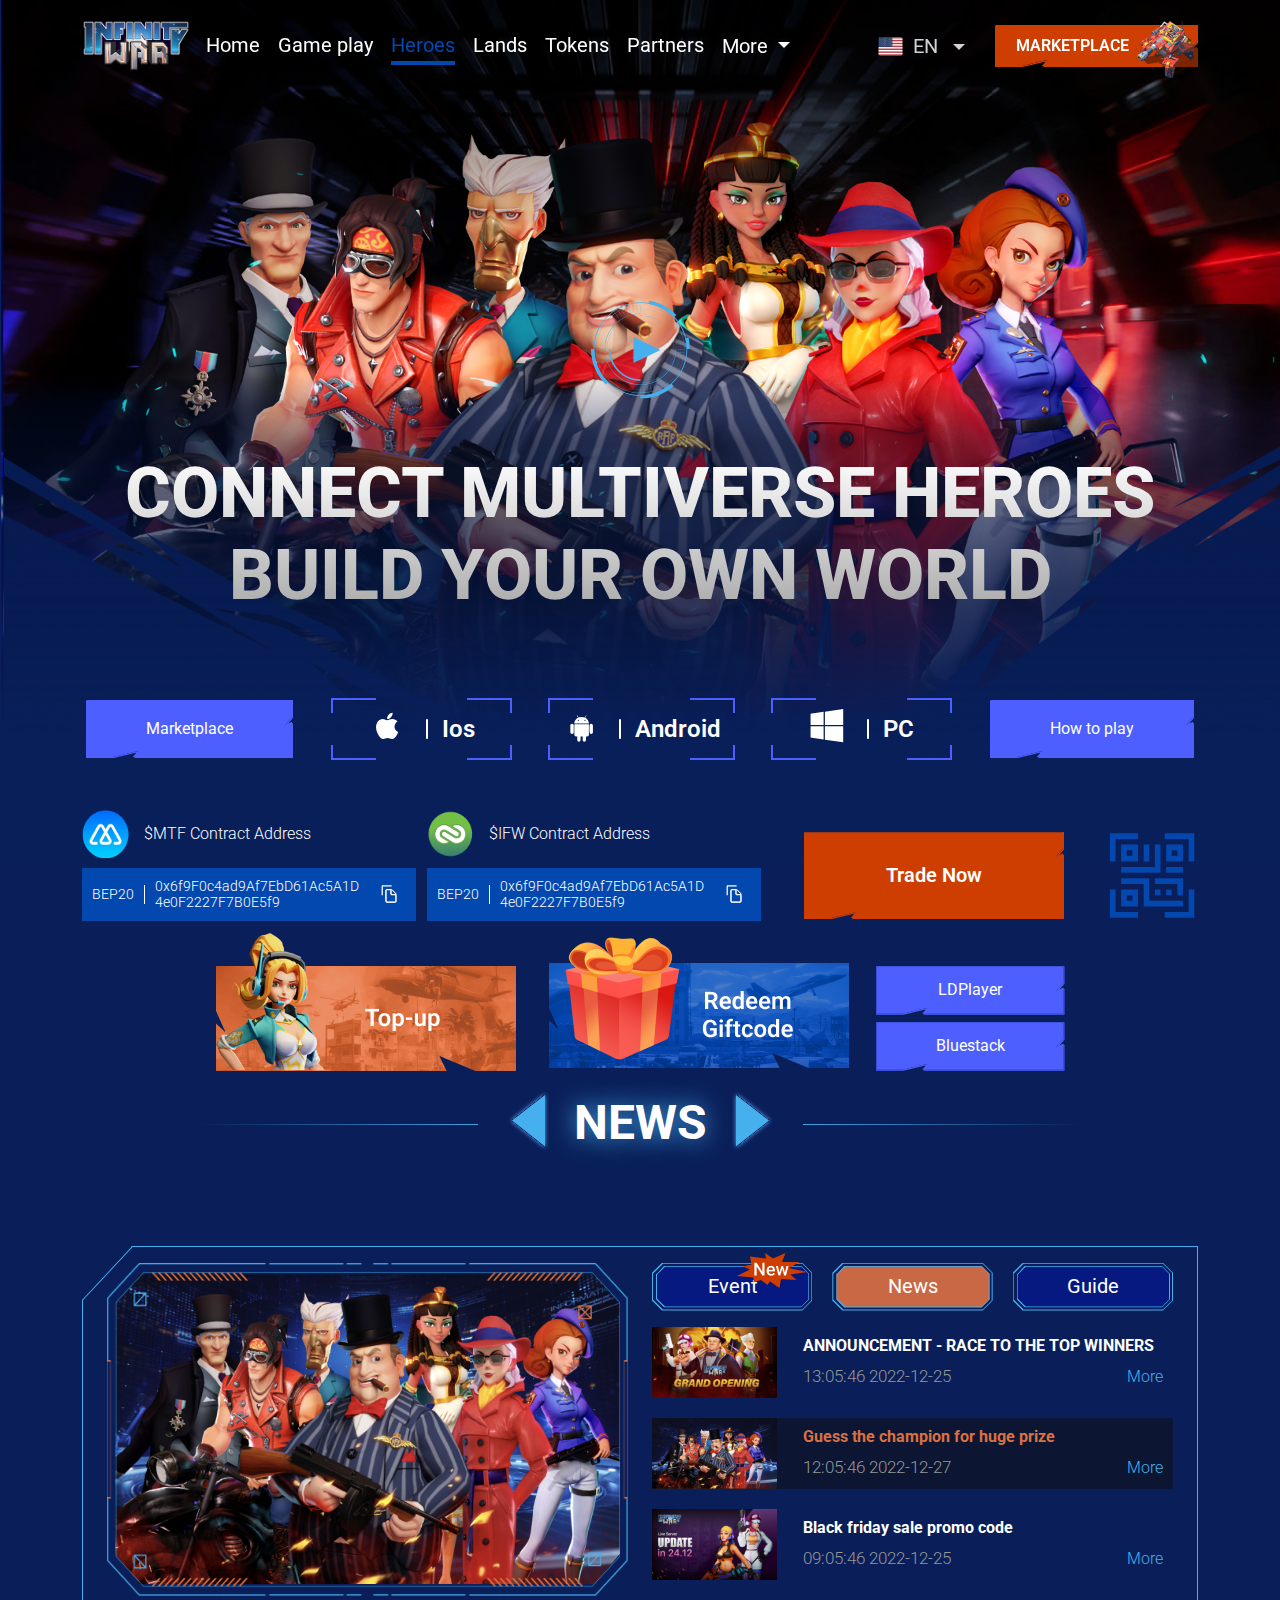
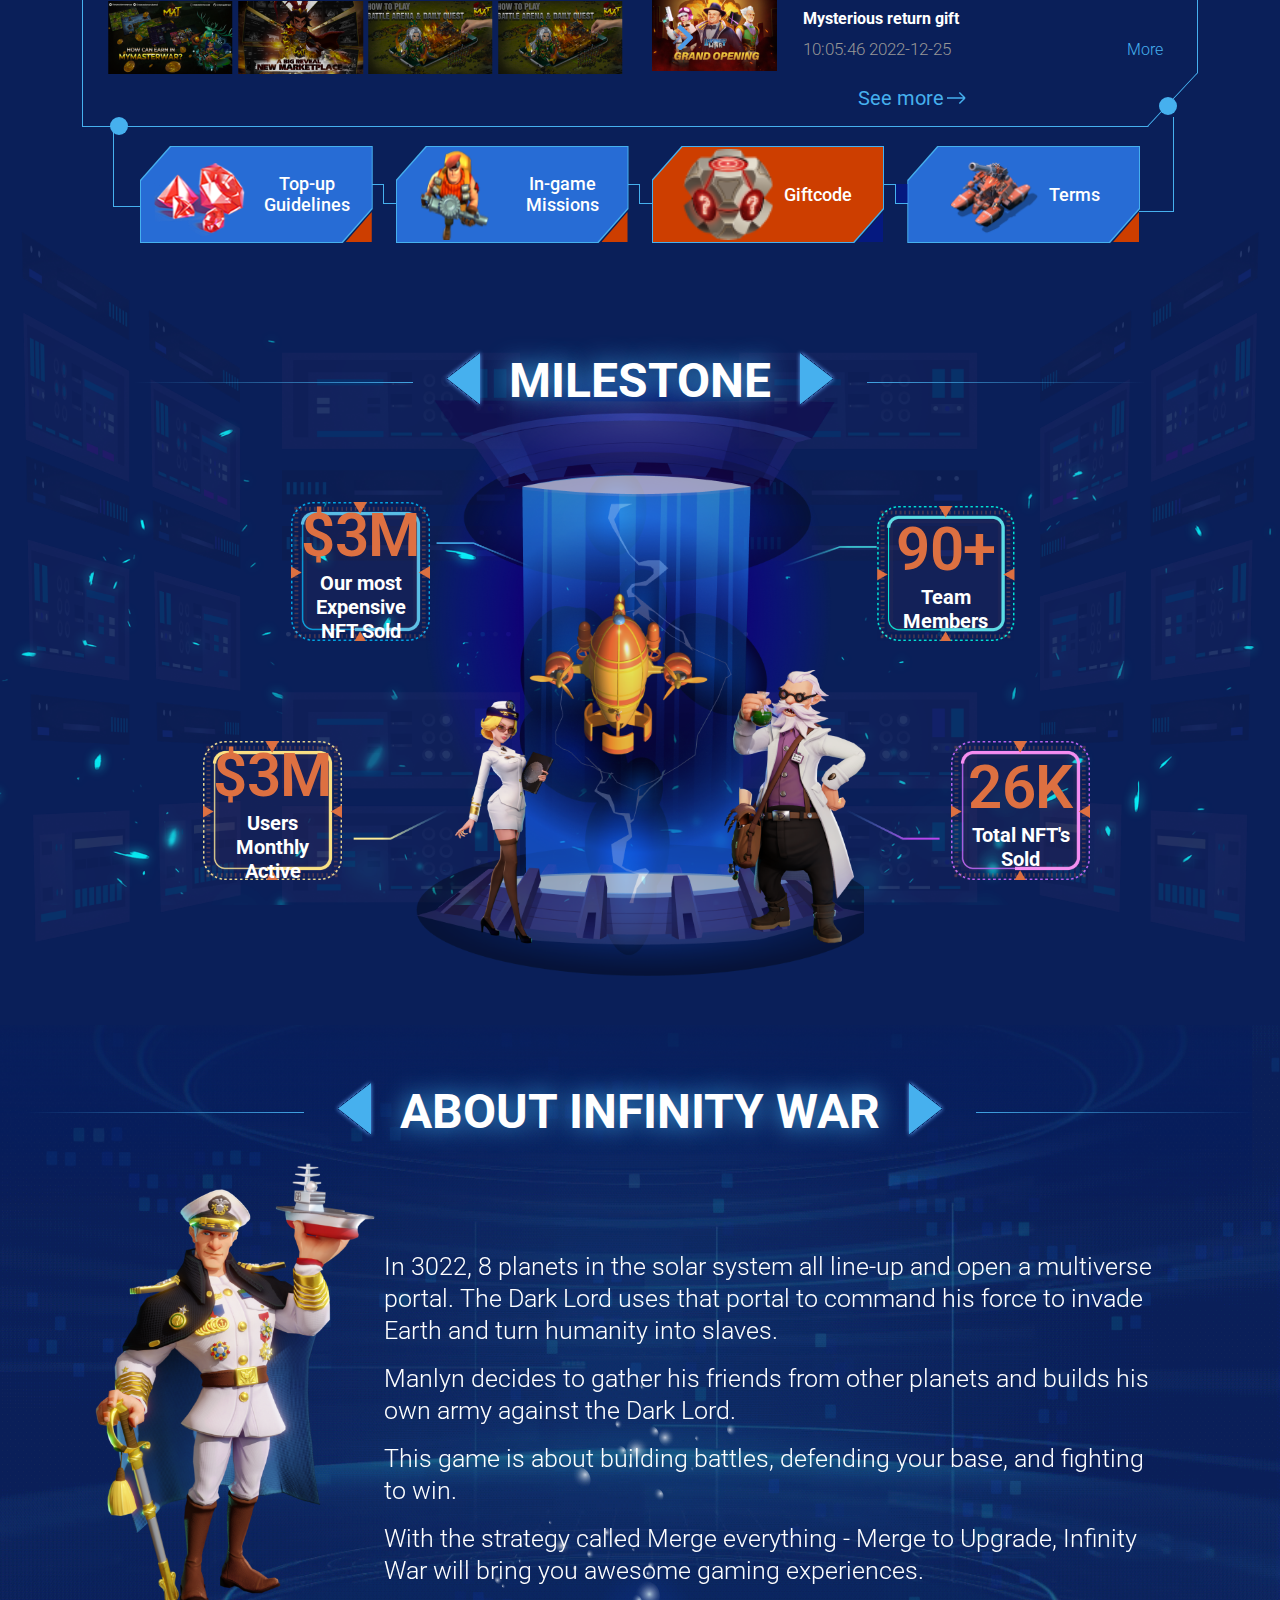
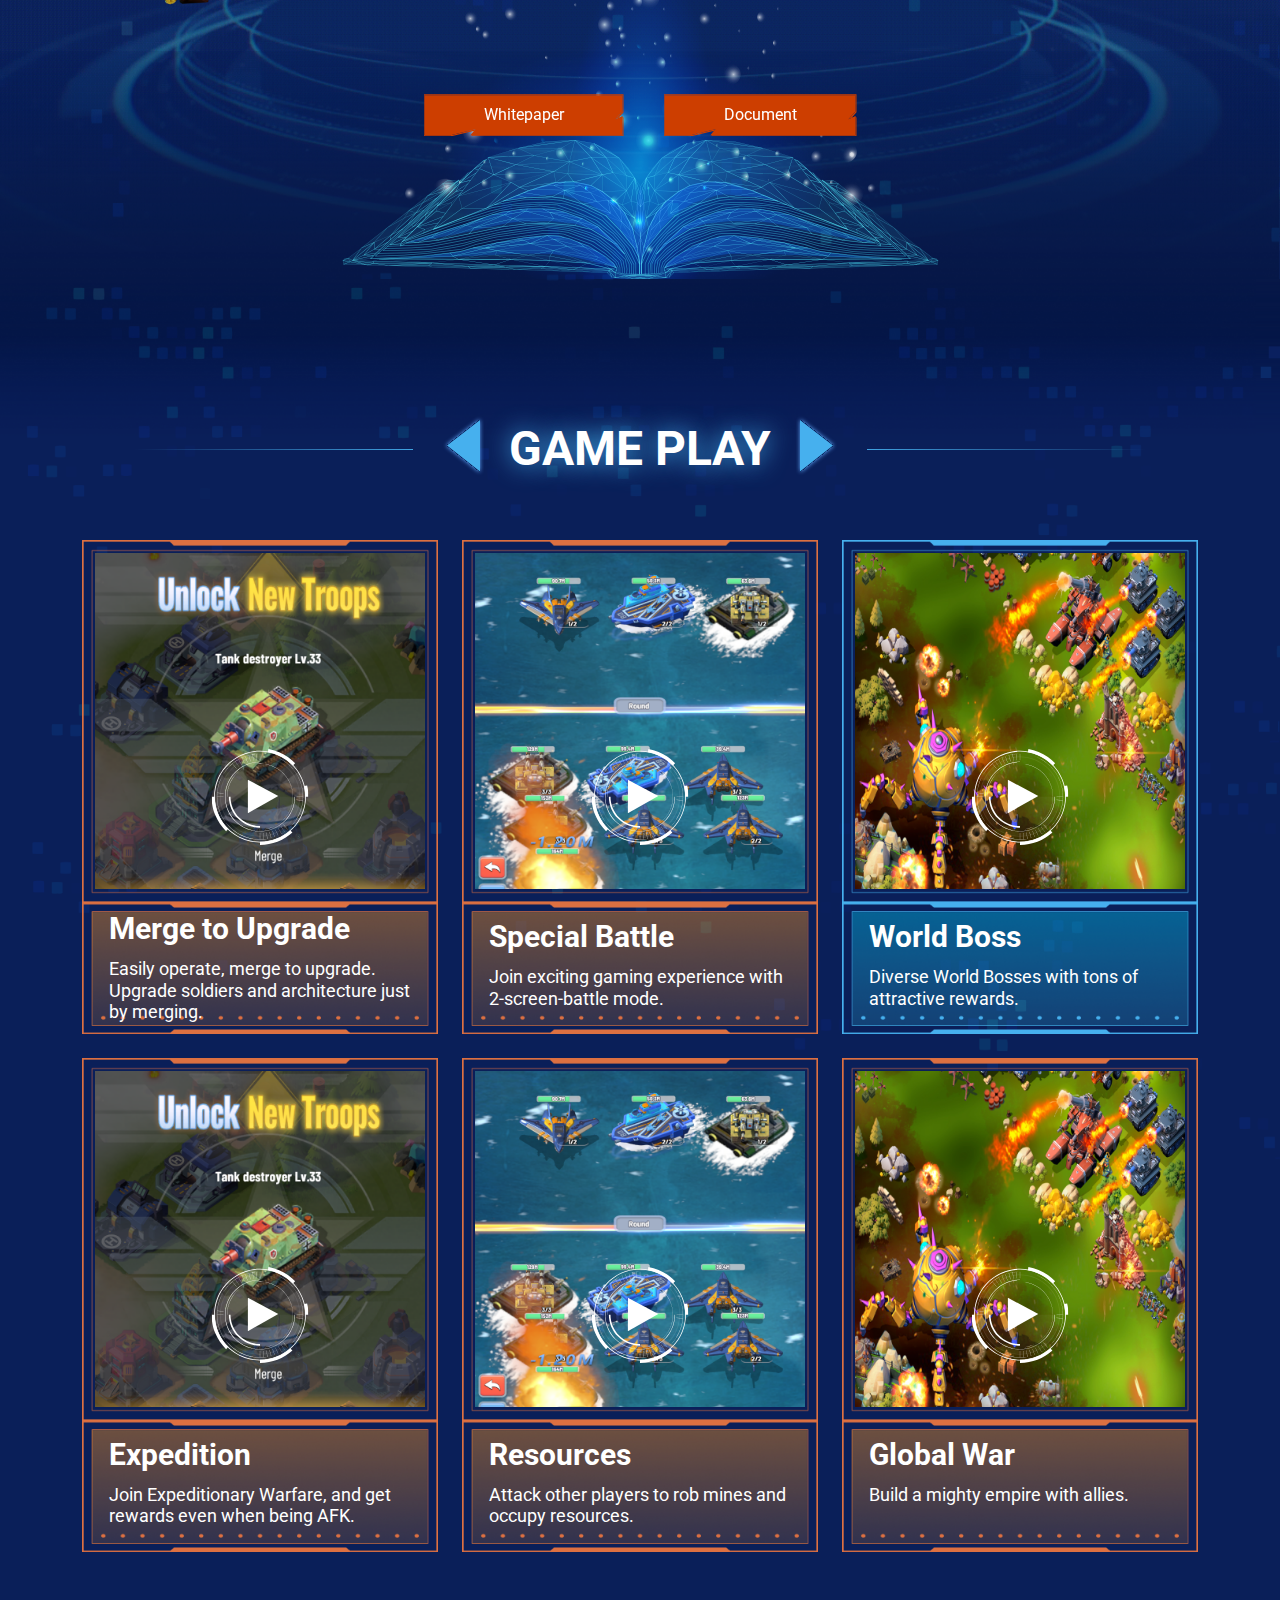
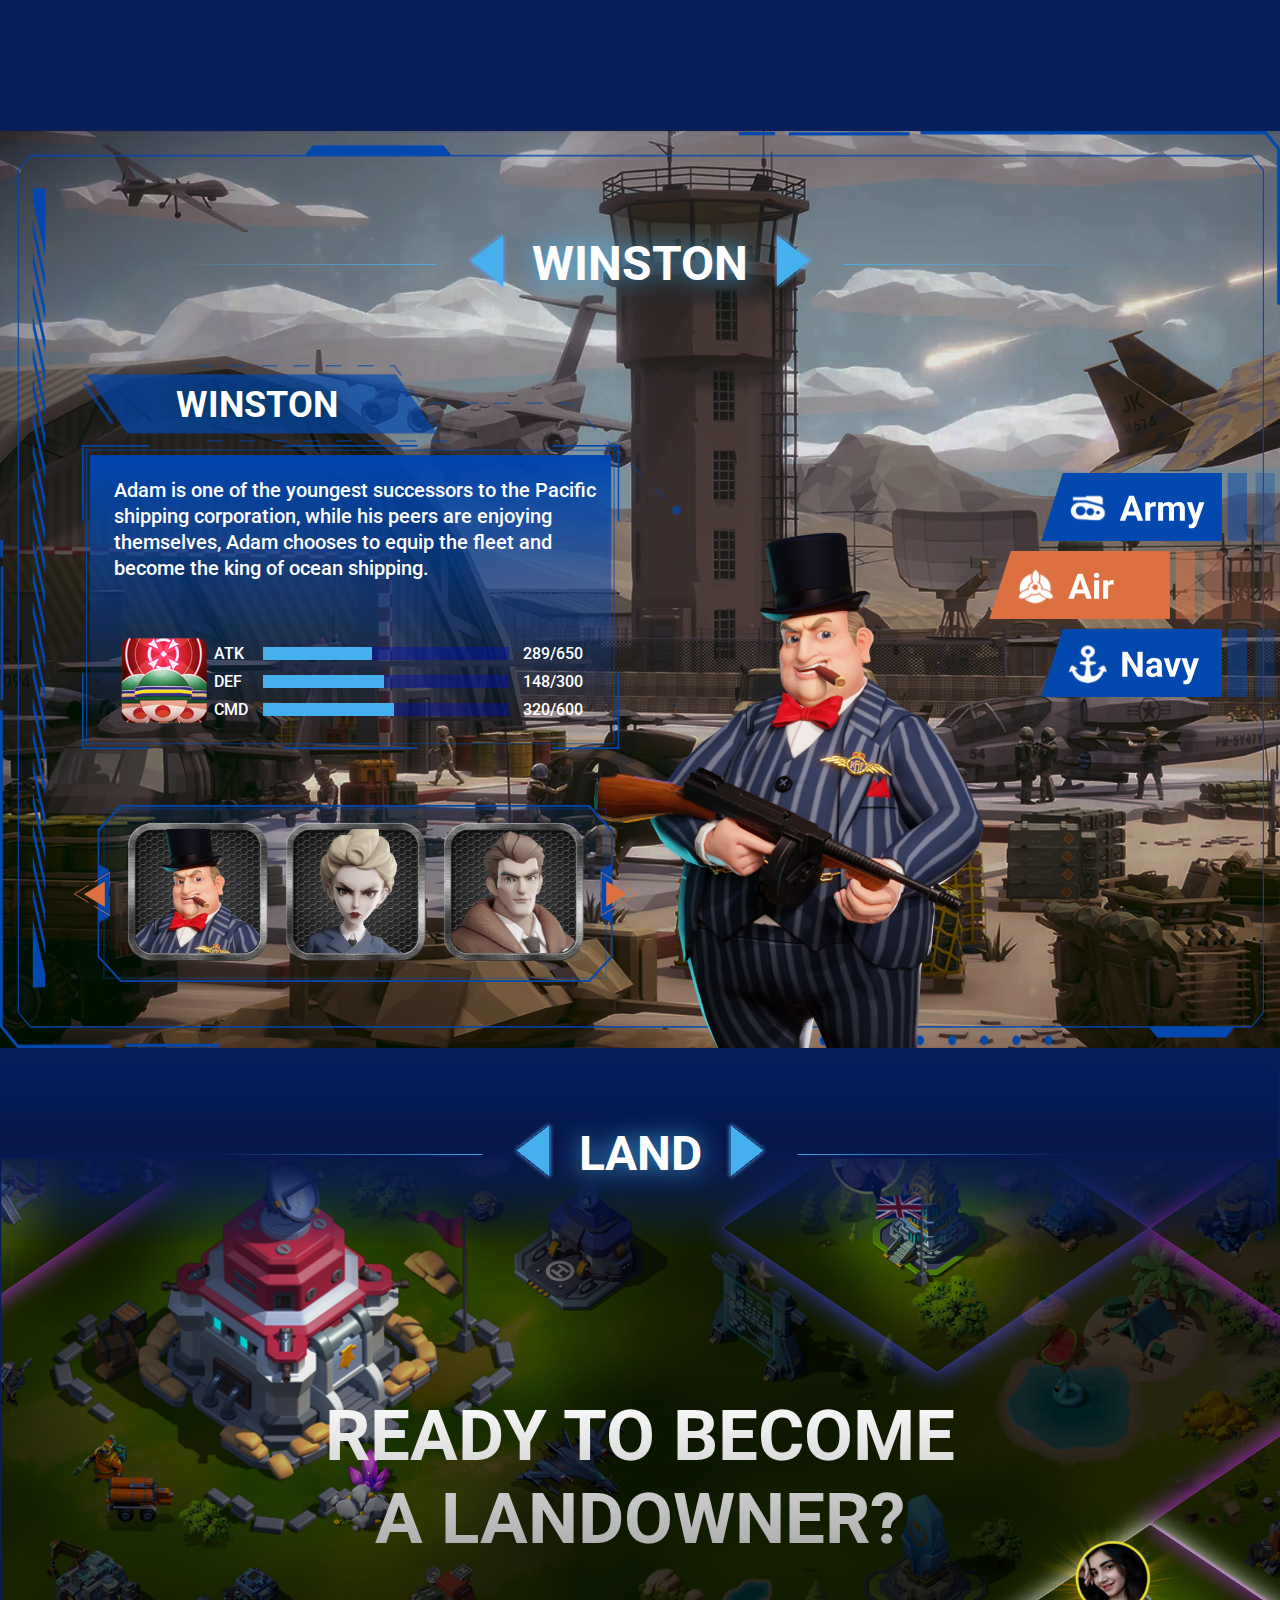
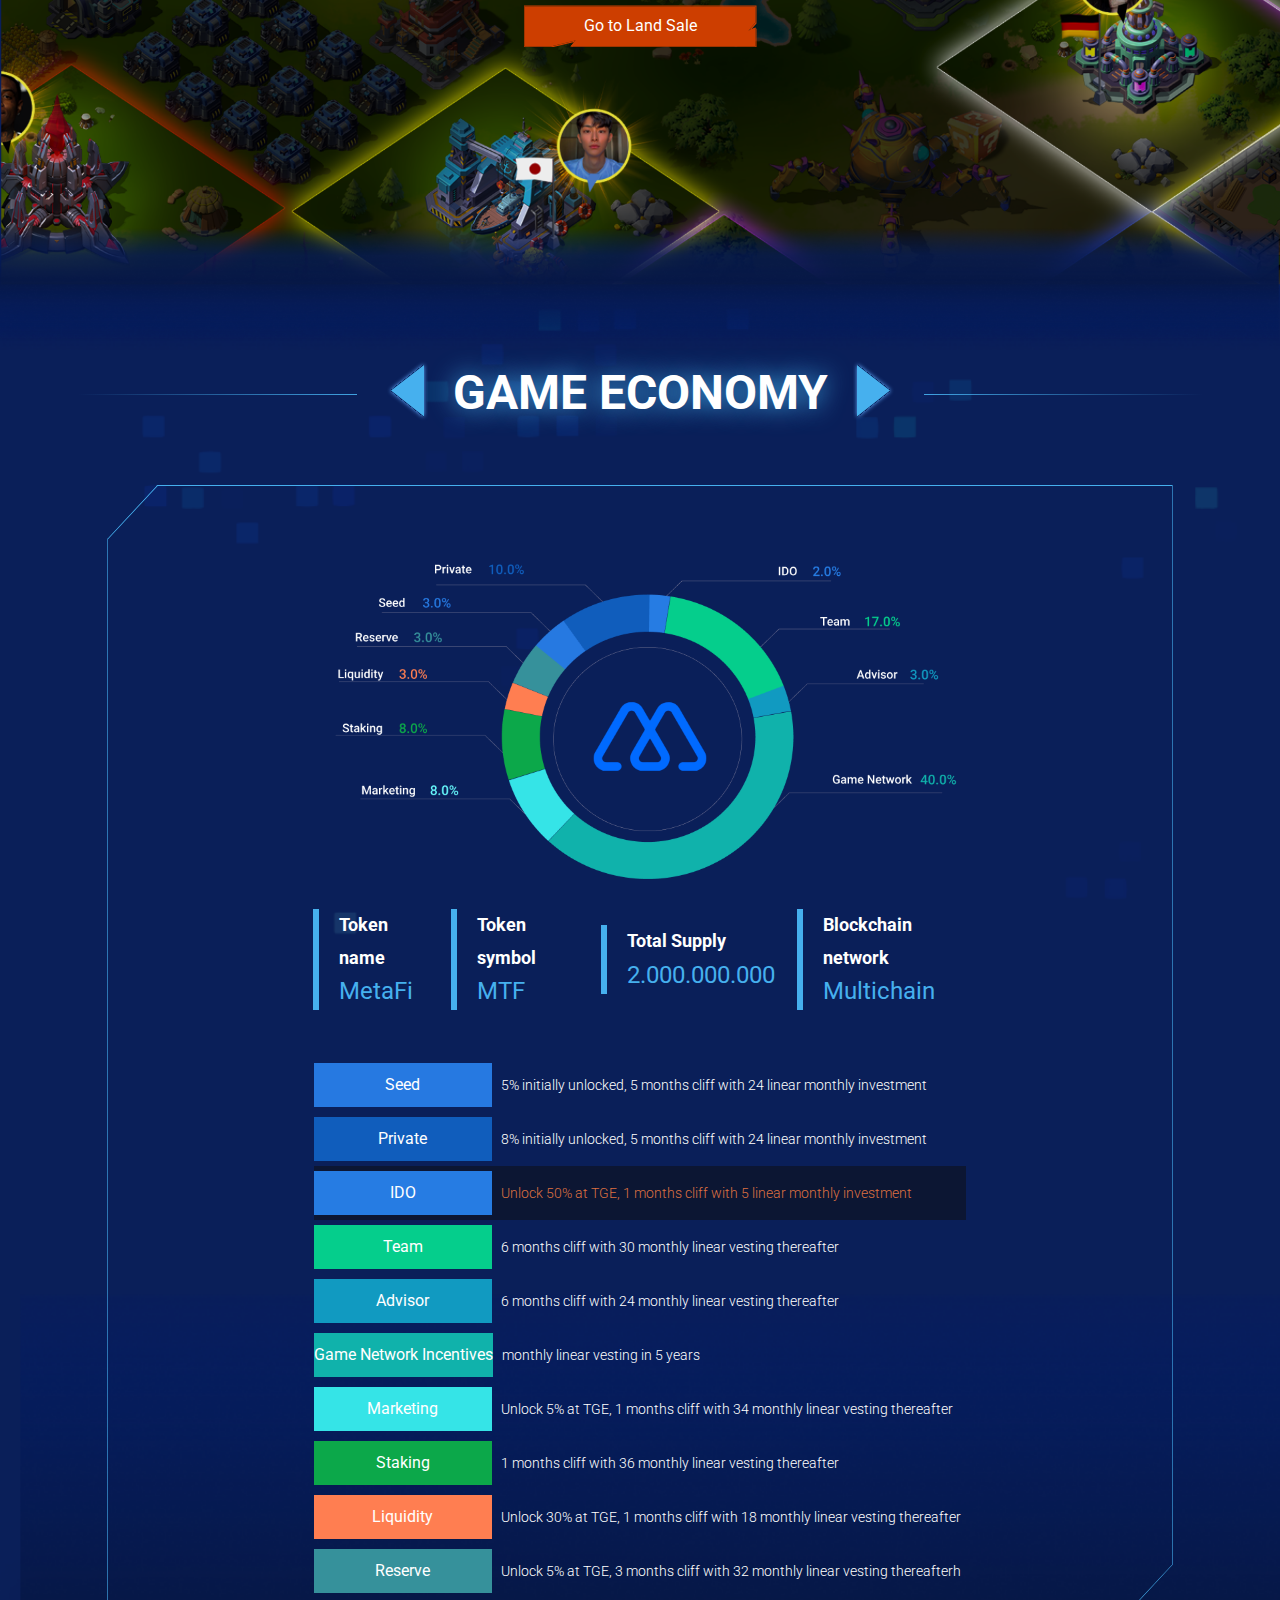
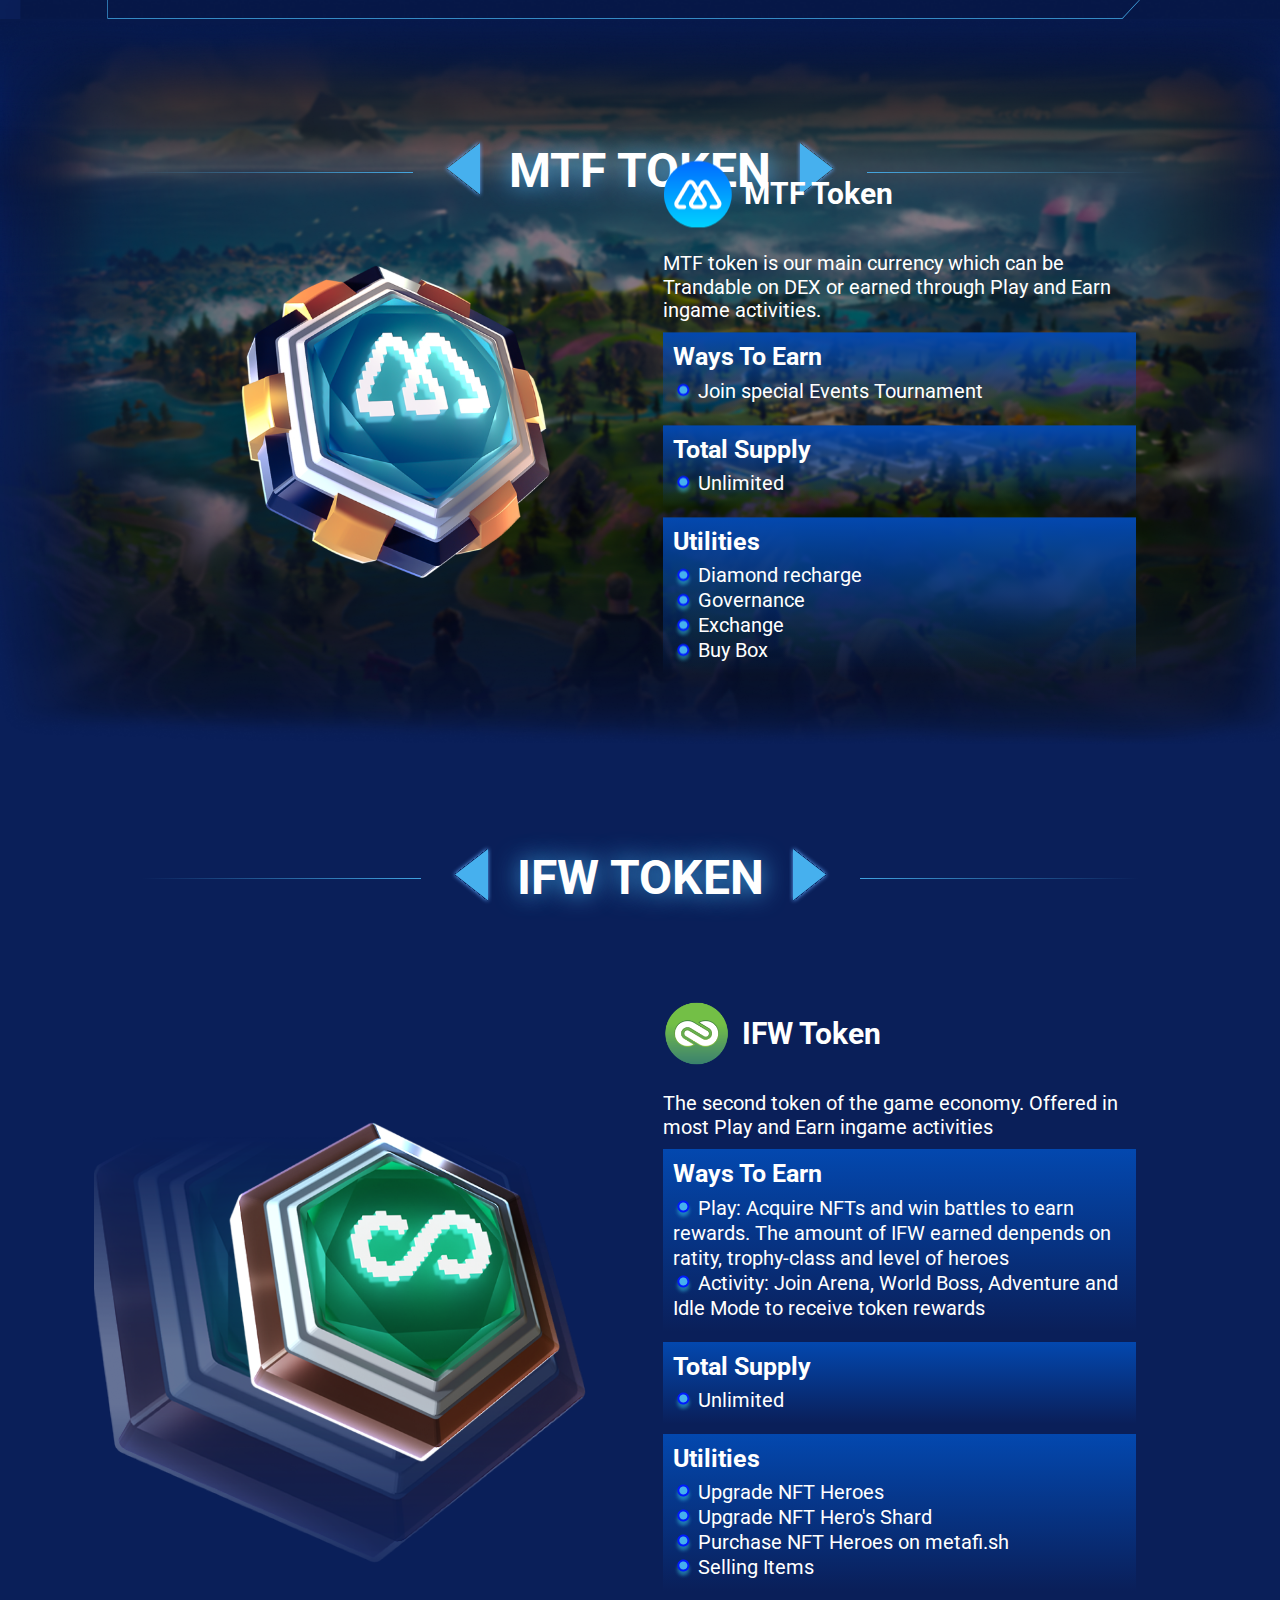
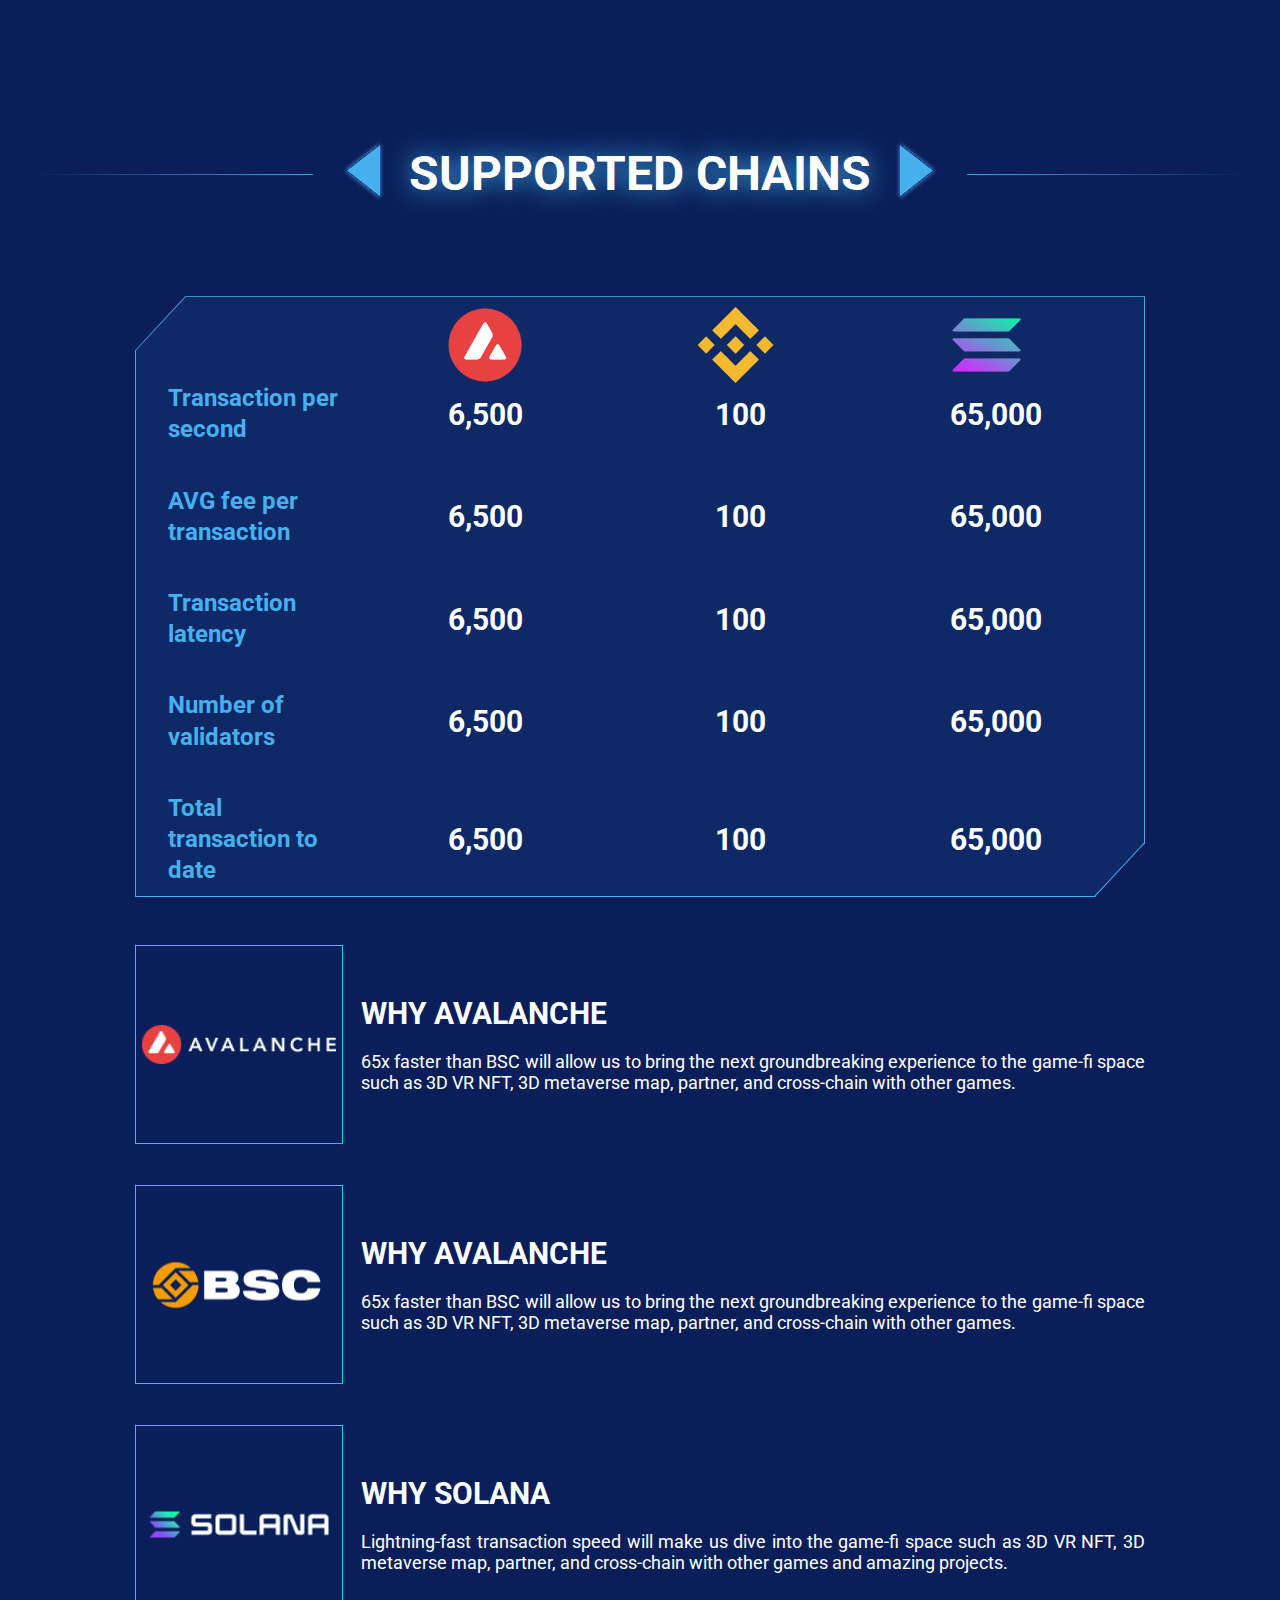
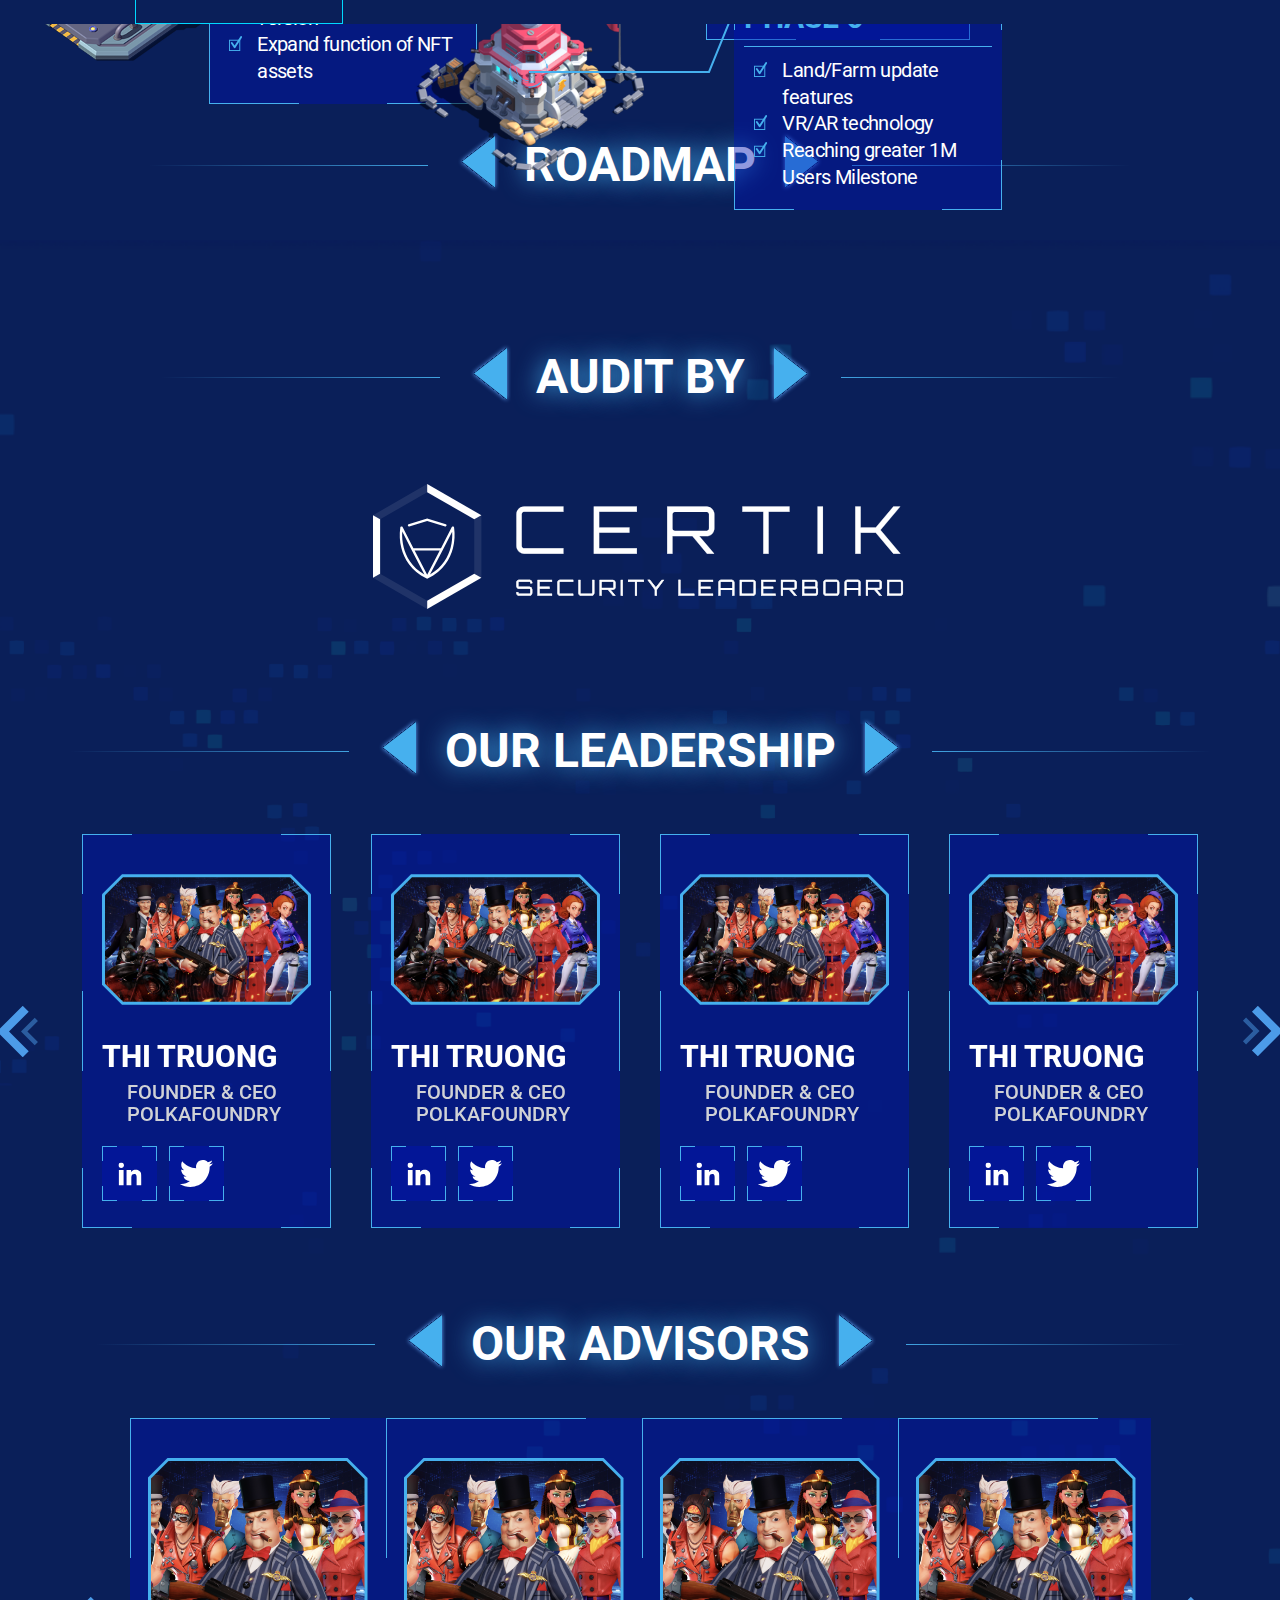
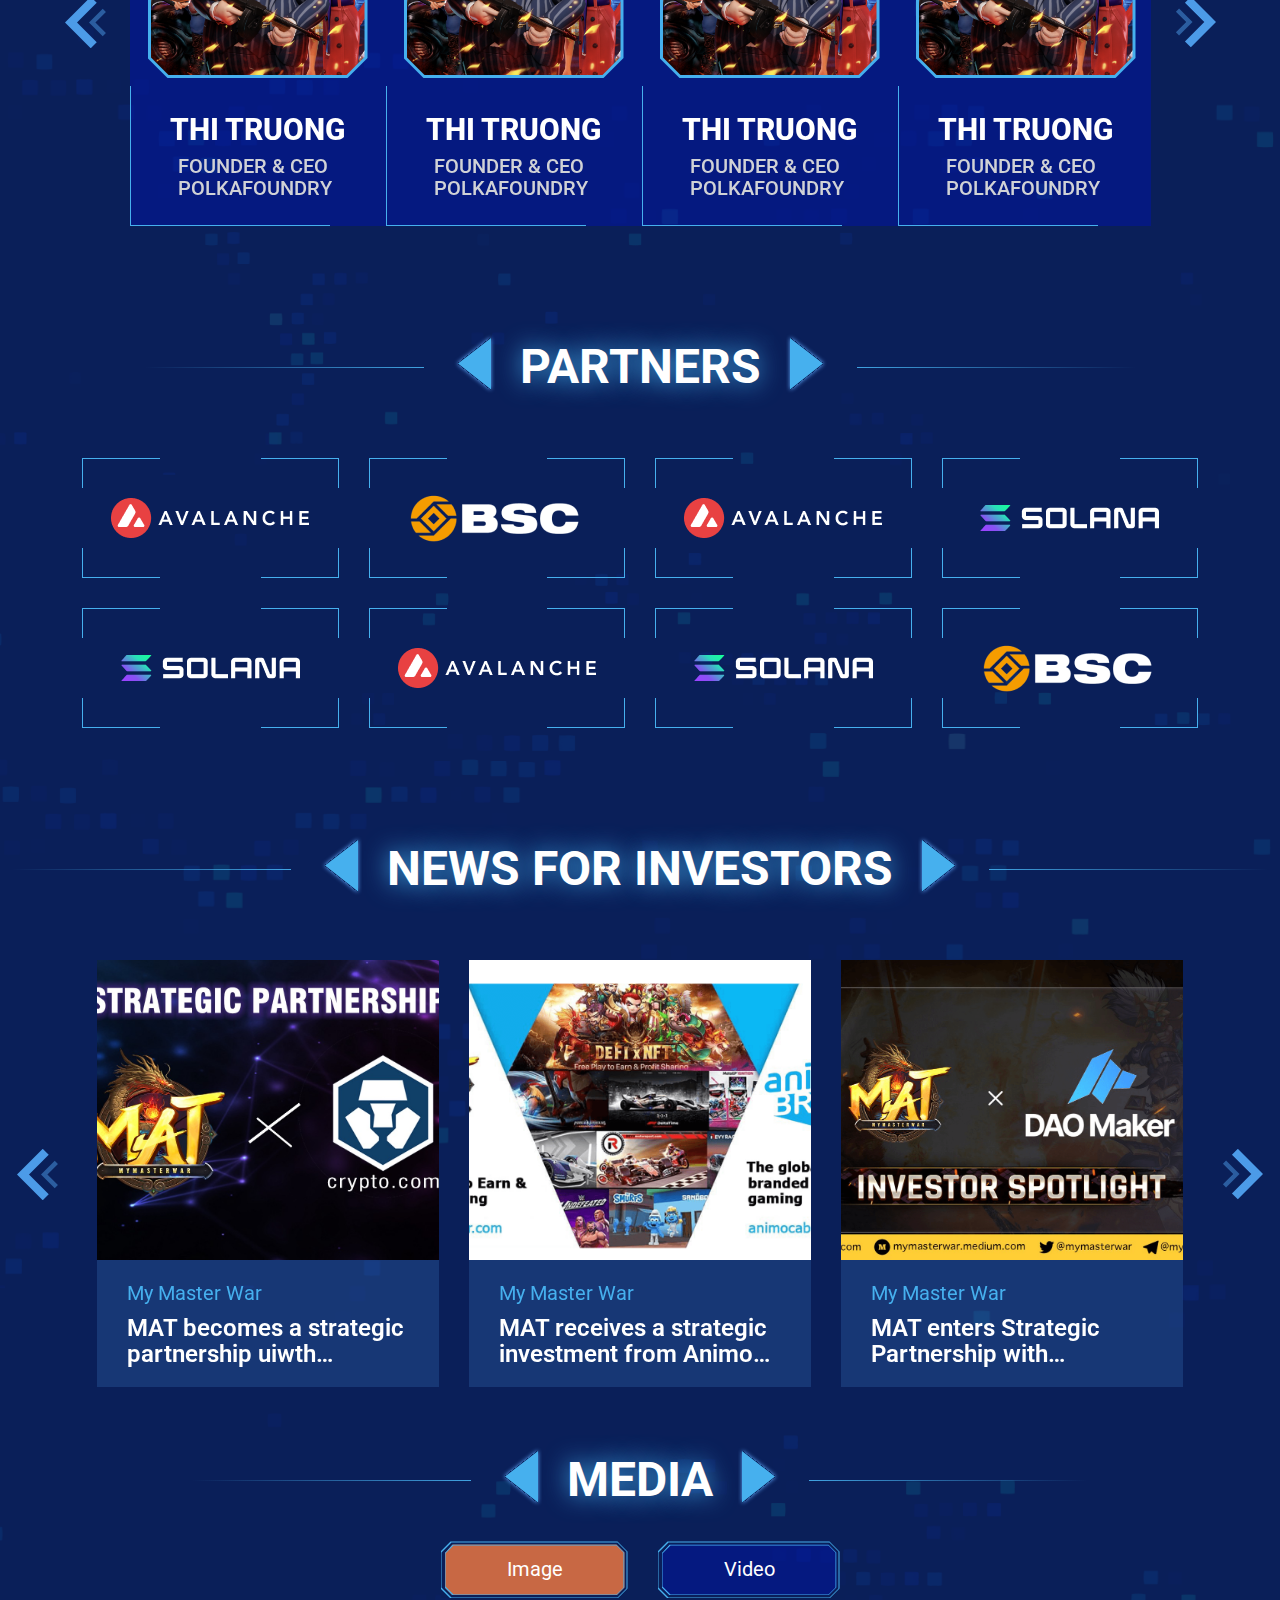
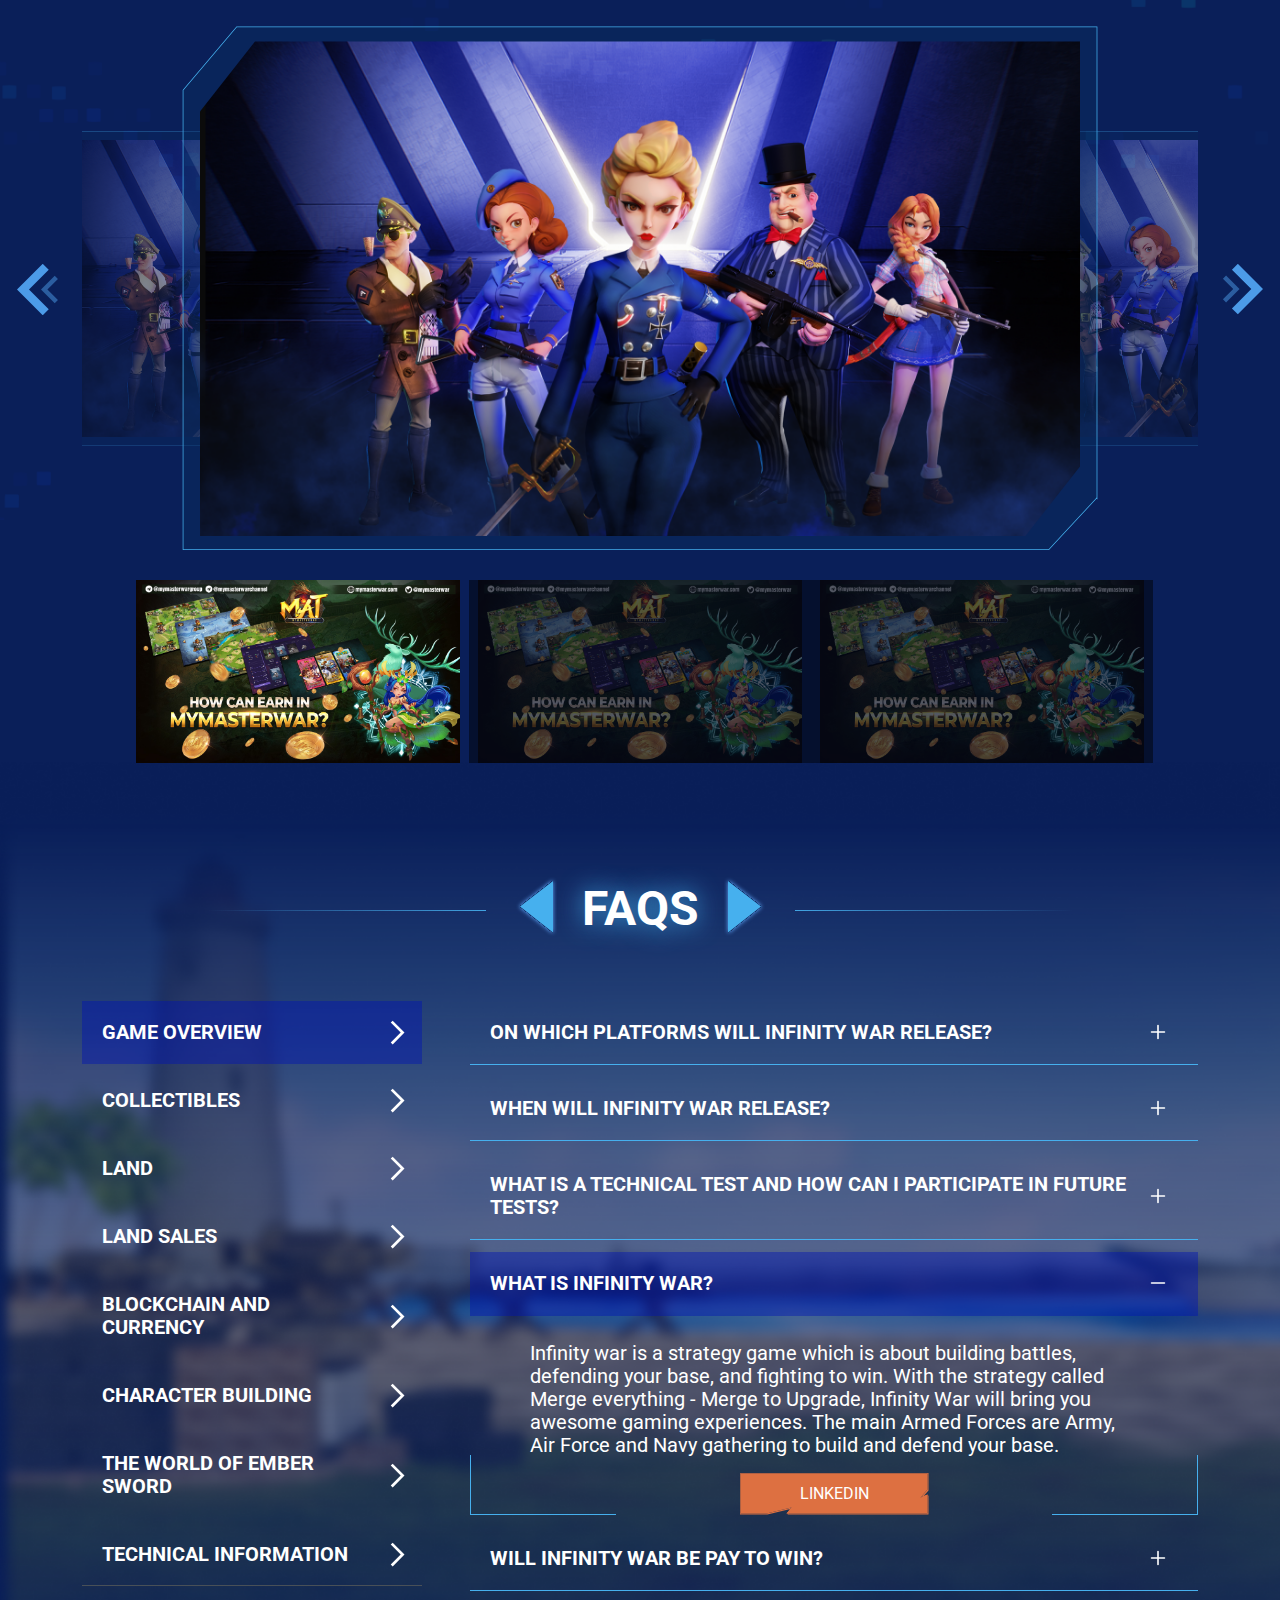
==== commit b26da5b5: "update fix slide news section" ====
--- a/index.html
+++ b/index.html
@@ -782,10 +782,10 @@
           </div>
 
           <div class="buttons">
-            <a href="#" class="iw-btn btn btn-warning">
+            <a href="https://mefi.gitbook.io/infinity-war-en/whitepaper" target="_blank" class="iw-btn btn btn-warning">
               <span> Whitepaper </span>
             </a>
-            <a href="#" class="iw-btn btn btn-warning">
+            <a href="https://mefi.gitbook.io/infinity-war-en" target="_blank" class="iw-btn btn btn-warning">
               <span> Document </span></a
             >
           </div>
--- a/assets/css/style.css
+++ b/assets/css/style.css
@@ -149,6 +149,11 @@
   color: #fff;
   text-shadow: 0px 0px 25px #46b0ee;
 }
+@media (max-width: 767px) {
+  .iw-section-title span {
+    text-shadow: 0px 0px 15px #46b0ee;
+  }
+}
 @media (max-width: 1200px) {
   .iw-section-title {
     margin-bottom: 20px;
@@ -166,8 +171,9 @@
   }
 }
 @media (max-width: 767px) {
-  .iw-section-title img {
-    display: none;
+  .iw-section-title {
+    max-width: 100%;
+    overflow: hidden;
   }
 }
 
@@ -178,6 +184,12 @@
   width: 100vw;
   padding: 20px 0 10px;
   z-index: 999;
+  transition: all ease-in-out 0.3s;
+}
+.iw-header.sticky {
+  background-color: rgba(20, 22, 38, 0.65);
+  backdrop-filter: blur(4px);
+  padding-top: 10px;
 }
 .iw-header-inner {
   display: flex;
@@ -373,6 +385,11 @@
     display: block;
     z-index: 100;
   }
+  .iw-header-right .menu-toggle img {
+    width: 24px;
+    height: 22px;
+    margin-right: 5px;
+  }
   .iw-header-right .iw-header-marketplace {
     display: none;
   }
@@ -401,7 +418,7 @@
     min-height: 500px;
   }
 }
-@media (max-width: 428px) {
+@media (max-width: 475px) {
   .iw-banner {
     min-height: 900px;
   }
@@ -409,7 +426,7 @@
 .iw-banner .bg-mobile {
   display: none;
 }
-@media (max-width: 428px) {
+@media (max-width: 475px) {
   .iw-banner {
     margin-bottom: -119px;
   }
@@ -448,7 +465,7 @@
     top: 200px !important;
   }
 }
-@media (max-width: 428px) {
+@media (max-width: 475px) {
   .iw-banner-inner {
     top: 453px !important;
   }
@@ -557,7 +574,7 @@
     text-align: center;
   }
 }
-@media (max-width: 1199px) and (max-width: 400px) {
+@media (max-width: 1199px) and (max-width: 576px) {
   .iw-banner-inner h1 span {
     font-size: 28px;
   }
@@ -582,6 +599,7 @@
 @media (max-width: 767px) {
   .iw-about {
     margin-top: 16px !important;
+    margin-bottom: 40px;
   }
 }
 .iw-about .quick-links {
@@ -900,6 +918,12 @@
   }
   .iw-about .cta-links .more {
     display: none;
+  }
+}
+@media (max-width: 767px) {
+  .iw-about .cta-links {
+    flex-direction: column;
+    gap: 0;
   }
 }
 
@@ -1317,6 +1341,14 @@
 .iw-top-news-addition-item:nth-child(4) .decoration-2 {
   display: none;
 }
+@media (max-width: 767px) {
+  .iw-top-news-addition-item {
+    gap: 4px;
+  }
+  .iw-top-news-addition-item span {
+    text-align: left;
+  }
+}
 @media (max-width: 1024px) {
   .iw-top-news {
     margin-bottom: 215px;
@@ -1367,15 +1399,26 @@
     width: 71px;
     height: auto;
   }
+}
+@media (max-width: 1024px) and (max-width: 767px) {
+  .iw-top-news-addition-item img {
+    width: 55px;
+  }
+}
+@media (max-width: 1024px) {
   .iw-top-news-addition-item .decoration-2 {
     display: none;
   }
+}
+@media (max-width: 1024px) {
   .iw-top-news-addition-item:nth-child(1)::after {
     border-bottom: none;
     height: 25px;
     top: -25px;
     left: 30.5%;
   }
+}
+@media (max-width: 1024px) {
   .iw-top-news-addition-item:nth-child(2)::after {
     content: "";
     position: absolute;
@@ -1386,6 +1429,8 @@
     border-right: 1px solid #46b0ee;
     width: 15%;
   }
+}
+@media (max-width: 1024px) {
   .iw-top-news-addition-item:nth-child(4)::after {
     display: none;
   }
@@ -1432,6 +1477,11 @@
 
 .iw-footer {
   padding-top: 39px;
+}
+@media (max-width: 767px) {
+  .iw-footer {
+    padding-top: 0;
+  }
 }
 .iw-footer .mobile-logo {
   display: none;
@@ -1582,6 +1632,13 @@
   background-repeat: no-repeat;
   transition: all ease-in-out 0.3s;
 }
+@media (max-width: 576px) {
+  .iw-footer-form-control .btn {
+    margin-left: auto;
+    margin-right: auto;
+    margin-top: 7px;
+  }
+}
 .iw-footer-form-control .btn:hover {
   background-color: rgba(30, 73, 193, 0.6431372549) !important;
   --border-color: #4e5fff;
@@ -1606,8 +1663,22 @@
   margin: 0;
   margin-bottom: 78px;
 }
+@media (max-width: 576px) {
+  .iw-footer-menu ul {
+    gap: 0;
+  }
+}
 .iw-footer-menu ul li {
   height: 28px;
+  white-space: nowrap;
+}
+@media (max-width: 576px) {
+  .iw-footer-menu ul li {
+    height: auto;
+  }
+  .iw-footer-menu ul li:not(:last-child) {
+    margin-bottom: 12px;
+  }
 }
 .iw-footer-menu ul li a {
   font-weight: 400;
@@ -1678,11 +1749,20 @@
     align-items: center;
     justify-content: center;
   }
+}
+@media (max-width: 1200px) and (max-width: 576px) {
+  .iw-footer-form-control {
+    justify-content: flex-start;
+  }
+}
+@media (max-width: 1200px) {
   .iw-footer-form-control a {
     font-size: 15px;
     font-weight: 300;
     line-height: 17.58px;
   }
+}
+@media (max-width: 1200px) {
   .iw-footer-menu ul {
     margin-bottom: 20px;
   }
@@ -1697,6 +1777,13 @@
   .iw-footer-join {
     margin-bottom: 20px;
   }
+}
+@media (max-width: 475px) and (max-width: 576px) {
+  .iw-footer-join {
+    margin-bottom: 30px;
+  }
+}
+@media (max-width: 475px) {
   .iw-footer-join .mobile-logo {
     display: flex;
     justify-content: center;
@@ -1706,43 +1793,79 @@
     width: 245px;
     height: auto;
   }
+}
+@media (max-width: 475px) {
   .iw-footer-join-title {
     font-size: 35px;
     font-weight: 600;
     line-height: 41.02px;
     text-align: center;
   }
+}
+@media (max-width: 475px) {
   .iw-footer-join-links {
     flex-direction: column;
     gap: 32px;
   }
+}
+@media (max-width: 475px) and (max-width: 576px) {
+  .iw-footer-join-links {
+    gap: 20px;
+  }
+}
+@media (max-width: 475px) {
   .iw-footer-form {
     flex-direction: column;
     margin-bottom: 20px;
   }
+}
+@media (max-width: 475px) and (max-width: 576px) {
+  .iw-footer-form {
+    margin-bottom: 33px;
+  }
+}
+@media (max-width: 475px) {
   .iw-footer-form-group:last-of-type {
     display: flex;
     justify-content: center;
   }
+}
+@media (max-width: 475px) {
   .iw-footer-form-label {
     margin-bottom: 0;
     font-size: 15px;
     font-weight: 300;
     line-height: 17.58px;
   }
+}
+@media (max-width: 475px) {
   .iw-footer-form-control a {
     font-size: 15px;
     font-weight: 300;
     line-height: 17.58px;
   }
+}
+@media (max-width: 475px) and (max-width: 576px) {
+  .iw-footer-menu {
+    margin-bottom: 33px;
+  }
+}
+@media (max-width: 475px) {
   .iw-footer-menu ul {
     margin-bottom: 20px;
   }
+}
+@media (max-width: 475px) {
   .iw-footer-menu ul li a {
     font-size: 16px;
     font-weight: 500;
     line-height: 21.09px;
     text-align: center;
+  }
+}
+@media (max-width: 475px) and (max-width: 576px) {
+  .iw-footer-menu ul li a {
+    font-size: 15px;
   }
 }
 
@@ -2127,6 +2250,14 @@
   color: #46b0ee;
   margin-bottom: 10px;
 }
+@media (max-width: 767px) {
+  .iw-roadmap .item .info .title {
+    font-size: 20px;
+    font-weight: 700;
+    line-height: 23.44px;
+    text-align: left;
+  }
+}
 .iw-roadmap .item .info ul {
   list-style: none;
   padding-left: 10px;
@@ -2137,7 +2268,7 @@
   padding-left: 28px;
   font-weight: 400;
   font-size: 20px;
-  line-height: 133%;
+  line-height: 26.6px;
   letter-spacing: -0.03em;
   color: #ffffff;
 }
@@ -2329,8 +2460,23 @@
   background-image: url(../images/background/audit.png);
   background-size: cover;
 }
+@media (max-width: 767px) {
+  .iw-audit {
+    padding-top: 0;
+  }
+}
 .iw-audit .iw-section-title {
   margin-bottom: 56px;
+}
+@media (max-width: 767px) {
+  .iw-audit .iw-section-title {
+    margin-bottom: 20px;
+  }
+}
+@media (max-width: 767px) {
+  .iw-audit .container > img {
+    max-width: 280px;
+  }
 }
 
 .iw-leadership {
@@ -2338,6 +2484,11 @@
   overflow: hidden;
   background-image: url(../images/background/leadership.png);
   background-size: cover;
+}
+@media (max-width: 767px) {
+  .iw-leadership {
+    padding-top: 40px;
+  }
 }
 .iw-leadership .iw-section-title {
   margin-bottom: 32px;
@@ -2597,12 +2748,23 @@
     border-right: 1px solid #46b0ee;
     background: none;
   }
+}
+@media (max-width: 1024px) and (max-width: 576px) {
+  .iw-advisors .advisors-slide a {
+    background: rgba(0, 18, 181, 0.43);
+  }
+}
+@media (max-width: 1024px) {
   .iw-advisors .advisors-slide a:first-child {
     border-top: 1px solid #46b0ee;
   }
+}
+@media (max-width: 1024px) {
   .iw-advisors .advisors-slide a:last-child {
     border-bottom: 1px solid #46b0ee;
   }
+}
+@media (max-width: 1024px) {
   .iw-advisors .advisors-slide a:hover, .iw-advisors .advisors-slide a.active {
     border: none;
     --border-color: #dd7041;
@@ -2623,9 +2785,20 @@
   margin-bottom: 40px;
   white-space: nowrap;
 }
+@media (max-width: 767px) {
+  .iw-partners .iw-section-title {
+    margin-bottom: 30px;
+  }
+}
 .iw-partners .row {
   --bs-gutter-x: 30px;
   --bs-gutter-y: 30px;
+}
+@media (max-width: 767px) {
+  .iw-partners .row {
+    --bs-gutter-x: 12px;
+    --bs-gutter-y: 16px;
+  }
 }
 .iw-partners .row a {
   display: flex;
@@ -2640,6 +2813,12 @@
   background-repeat: no-repeat;
   transition: all ease-in-out 0.3s;
 }
+@media (max-width: 767px) {
+  .iw-partners .row a {
+    height: 56px;
+    padding: 9px 24px;
+  }
+}
 .iw-partners .row a:hover {
   --border-color: #dd7041;
 }
@@ -2669,18 +2848,39 @@
   background-image: url(../images/background/news.png);
   background-size: cover;
 }
+@media (max-width: 767px) {
+  .iw-news {
+    padding-top: 70px;
+    overflow: hidden;
+  }
+}
 .iw-news .iw-section-title {
   margin-bottom: 40px;
   white-space: nowrap;
 }
+@media (max-width: 767px) {
+  .iw-news .iw-section-title {
+    margin-bottom: 20px;
+  }
+}
 .iw-news .iw-news-slide .slide-item {
   margin: 0 15px;
+}
+@media (max-width: 767px) {
+  .iw-news .iw-news-slide .slide-item {
+    margin: 0;
+  }
 }
 .iw-news .iw-news-slide .slide-item .image {
   display: block;
   height: 300px;
   overflow: hidden;
 }
+@media (max-width: 767px) {
+  .iw-news .iw-news-slide .slide-item .image {
+    height: 250px;
+  }
+}
 .iw-news .iw-news-slide .slide-item .image:hover img {
   transform: scale(1.05);
 }
@@ -2694,6 +2894,11 @@
 .iw-news .iw-news-slide .slide-item .info {
   padding: 23px 30px 20px 30px;
   background: rgba(76, 155, 232, 0.2);
+}
+@media (max-width: 767px) {
+  .iw-news .iw-news-slide .slide-item .info {
+    padding: 12px 20px;
+  }
 }
 .iw-news .iw-news-slide .slide-item .info .tags {
   margin-bottom: 10px;
@@ -2729,6 +2934,11 @@
     gap: 20px;
   }
 }
+@media (max-width: 767px) {
+  .iw-news .iw-news-slide {
+    gap: 27px;
+  }
+}
 
 .iw-media {
   padding-top: 40px;
@@ -2738,6 +2948,12 @@
   padding-bottom: -16px;
   margin-bottom: -16px;
 }
+@media (max-width: 767px) {
+  .iw-media {
+    margin-bottom: 0;
+    padding-bottom: 0;
+  }
+}
 .iw-media .iw-section-title {
   margin-bottom: 10px;
 }
@@ -2745,6 +2961,12 @@
   margin-bottom: 26px;
   border: 0;
   gap: 30px;
+}
+@media (max-width: 767px) {
+  .iw-media .nav-tabs {
+    gap: 5px;
+    margin-bottom: 14px;
+  }
 }
 .iw-media .nav-tabs .nav-link {
   border: 0;
@@ -2752,11 +2974,44 @@
   box-shadow: none;
   border-radius: 0 !important;
 }
+@media (max-width: 767px) {
+  .iw-media .nav-tabs .nav-link {
+    font-size: 12px;
+  }
+  .iw-media .nav-tabs .nav-link::before {
+    clip-path: polygon(5px 0, calc(100% - 5px) 0, 100% 5px, 100% calc(100% - 5px), calc(100% - 5px) 100%, 5px 100%, 0 calc(100% - 5px), 0 5px, 1px 5px, 1px calc(100% - 6px), 6px calc(100% - 1px), calc(100% - 5px) calc(100% - 1px), calc(100% - 1px) calc(100% - 5px), calc(100% - 1px) 5px, calc(100% - 5px) 1px, 6px 1px, 1px 6px, 0px 5px);
+  }
+  .iw-media .nav-tabs .nav-link span {
+    padding: 0;
+    width: 96px;
+    height: 27px;
+    clip-path: polygon(4px 0, calc(100% - 4px) 0, 100% 4px, 100% calc(100% - 4px), calc(100% - 4px) 100%, 4px 100%, 0 calc(100% - 4px), 0 4px, 1px 4px);
+  }
+  .iw-media .nav-tabs .nav-link span::before {
+    clip-path: polygon(4px 0, calc(100% - 4px) 0, 100% 4px, 100% calc(100% - 4px), calc(100% - 4px) 100%, 4px 100%, 0 calc(100% - 4px), 0 4px, 1px 4px, 1px calc(100% - 5px), 5px calc(100% - 1px), calc(100% - 4px) calc(100% - 1px), calc(100% - 1px) calc(100% - 4px), calc(100% - 1px) 4px, calc(100% - 4px) 1px, 5px 1px, 1px 5px, 0px 4px);
+  }
+}
 .iw-media .nav-tabs .nav-link.active span {
   background-color: rgba(221, 112, 65, 0.9);
 }
 .iw-media .iw-media-slide {
   margin-bottom: 26px;
+}
+@media (max-width: 767px) {
+  .iw-media .iw-media-slide {
+    margin-bottom: 14px;
+  }
+  .iw-media .iw-media-slide .slick-arrow {
+    width: 16px;
+    height: 20px;
+    background-size: cover;
+  }
+  .iw-media .iw-media-slide .slick-arrow.slick-prev {
+    left: -8px;
+  }
+  .iw-media .iw-media-slide .slick-arrow.slick-next {
+    right: -8px;
+  }
 }
 .iw-media .iw-media-slide .slide-item.slick-slide {
   transition: transform 0.5s ease;
@@ -2797,18 +3052,38 @@
   background-image: url(../images/media-slide-border.svg);
   background-size: 100% 100%;
 }
+@media (max-width: 576px) {
+  .iw-media .iw-media-slide .slide-item {
+    padding: 5px;
+  }
+}
 .iw-media .iw-media-slide .slide-item img {
   width: 100%;
   height: 100%;
   clip-path: polygon(55px 0, 100% 0, 100% calc(100% - 70px), calc(100% - 55px) 100%, 0 100%, 0 70px);
+}
+@media (max-width: 576px) {
+  .iw-media .iw-media-slide .slide-item img {
+    clip-path: polygon(15px 0, 100% 0, 100% calc(100% - 20px), calc(100% - 15px) 100%, 0 100%, 0 20px);
+  }
 }
 .iw-media .iw-media-slide-nav {
   width: 1026px;
   max-width: 100%;
   margin: 0 auto;
 }
+@media (max-width: 767px) {
+  .iw-media .iw-media-slide-nav {
+    max-width: 80vw;
+  }
+}
 .iw-media .iw-media-slide-nav .slide-nav-item {
   padding: 0 9px;
+}
+@media (max-width: 767px) {
+  .iw-media .iw-media-slide-nav .slide-nav-item {
+    padding: 0 2px;
+  }
 }
 .iw-media .iw-media-slide-nav .slide-nav-item img {
   max-width: 100%;
@@ -2828,6 +3103,12 @@
   background-color: rgba(0, 0, 0, 0.6);
   opacity: 1;
   transition: all ease-in-out 0.3s;
+}
+@media (max-width: 767px) {
+  .iw-media .iw-media-slide-nav .slide-nav-item.slick-active:after {
+    width: calc(100% - 4px);
+    left: 2px;
+  }
 }
 .iw-media .iw-media-slide-nav .slide-nav-item.slick-current {
   opacity: 1;
@@ -2843,8 +3124,20 @@
   background-image: url(../images/background/faq.png);
   background-size: cover;
 }
+@media (max-width: 767px) {
+  .iw-faqs {
+    padding-top: 45px;
+    margin-bottom: 0;
+    padding-bottom: 60px;
+  }
+}
 .iw-faqs .iw-section-title {
   margin-bottom: 40px;
+}
+@media (max-width: 767px) {
+  .iw-faqs .iw-section-title {
+    margin-bottom: 26px;
+  }
 }
 .iw-faqs .nav-tabs {
   gap: 6px;
@@ -2867,6 +3160,12 @@
   text-align: left;
   justify-content: flex-start;
 }
+@media (max-width: 767px) {
+  .iw-faqs .nav-tabs .nav-link {
+    padding: 12px 24px;
+    font-size: 18px;
+  }
+}
 .iw-faqs .nav-tabs .nav-link:hover, .iw-faqs .nav-tabs .nav-link.active {
   background-color: rgba(0, 18, 181, 0.431372549);
 }
@@ -2881,6 +3180,12 @@
   right: 10px;
   transform: translateY(-50%);
 }
+@media (max-width: 767px) {
+  .iw-faqs .nav-tabs .nav-link:after {
+    width: 20px;
+    height: 20px;
+  }
+}
 .iw-faqs .accordion-item {
   margin-bottom: 12px;
   border: 0;
@@ -2901,12 +3206,23 @@
   color: #ffffff;
   border-bottom: 1px solid #46b0ee;
 }
+@media (max-width: 767px) {
+  .iw-faqs .accordion-button {
+    padding: 12px 24px;
+    font-size: 18px;
+  }
+}
 .iw-faqs .accordion-button:after {
   position: absolute;
   right: 30px;
   top: 50%;
   transform: translateY(-50%);
   background-image: url('data:image/svg+xml,<svg width="31" height="31" viewBox="0 0 31 31" fill="none" xmlns="http://www.w3.org/2000/svg"><path d="M15.5 25.5V15.5M15.5 15.5V5.5M15.5 15.5H25.5M15.5 15.5H5.5" stroke="white" stroke-width="2.5" stroke-linecap="round"/></svg>');
+}
+@media (max-width: 767px) {
+  .iw-faqs .accordion-button:after {
+    right: 12px;
+  }
 }
 .iw-faqs .accordion-button:not(.collapsed) {
   border-bottom: 1px solid transparent;
@@ -2926,6 +3242,7 @@
 @media (max-width: 767px) {
   .iw-faqs .accordion-body {
     padding: 16px 12px 42px;
+    font-size: 18px;
   }
 }
 .iw-faqs .accordion-body::before, .iw-faqs .accordion-body::after {
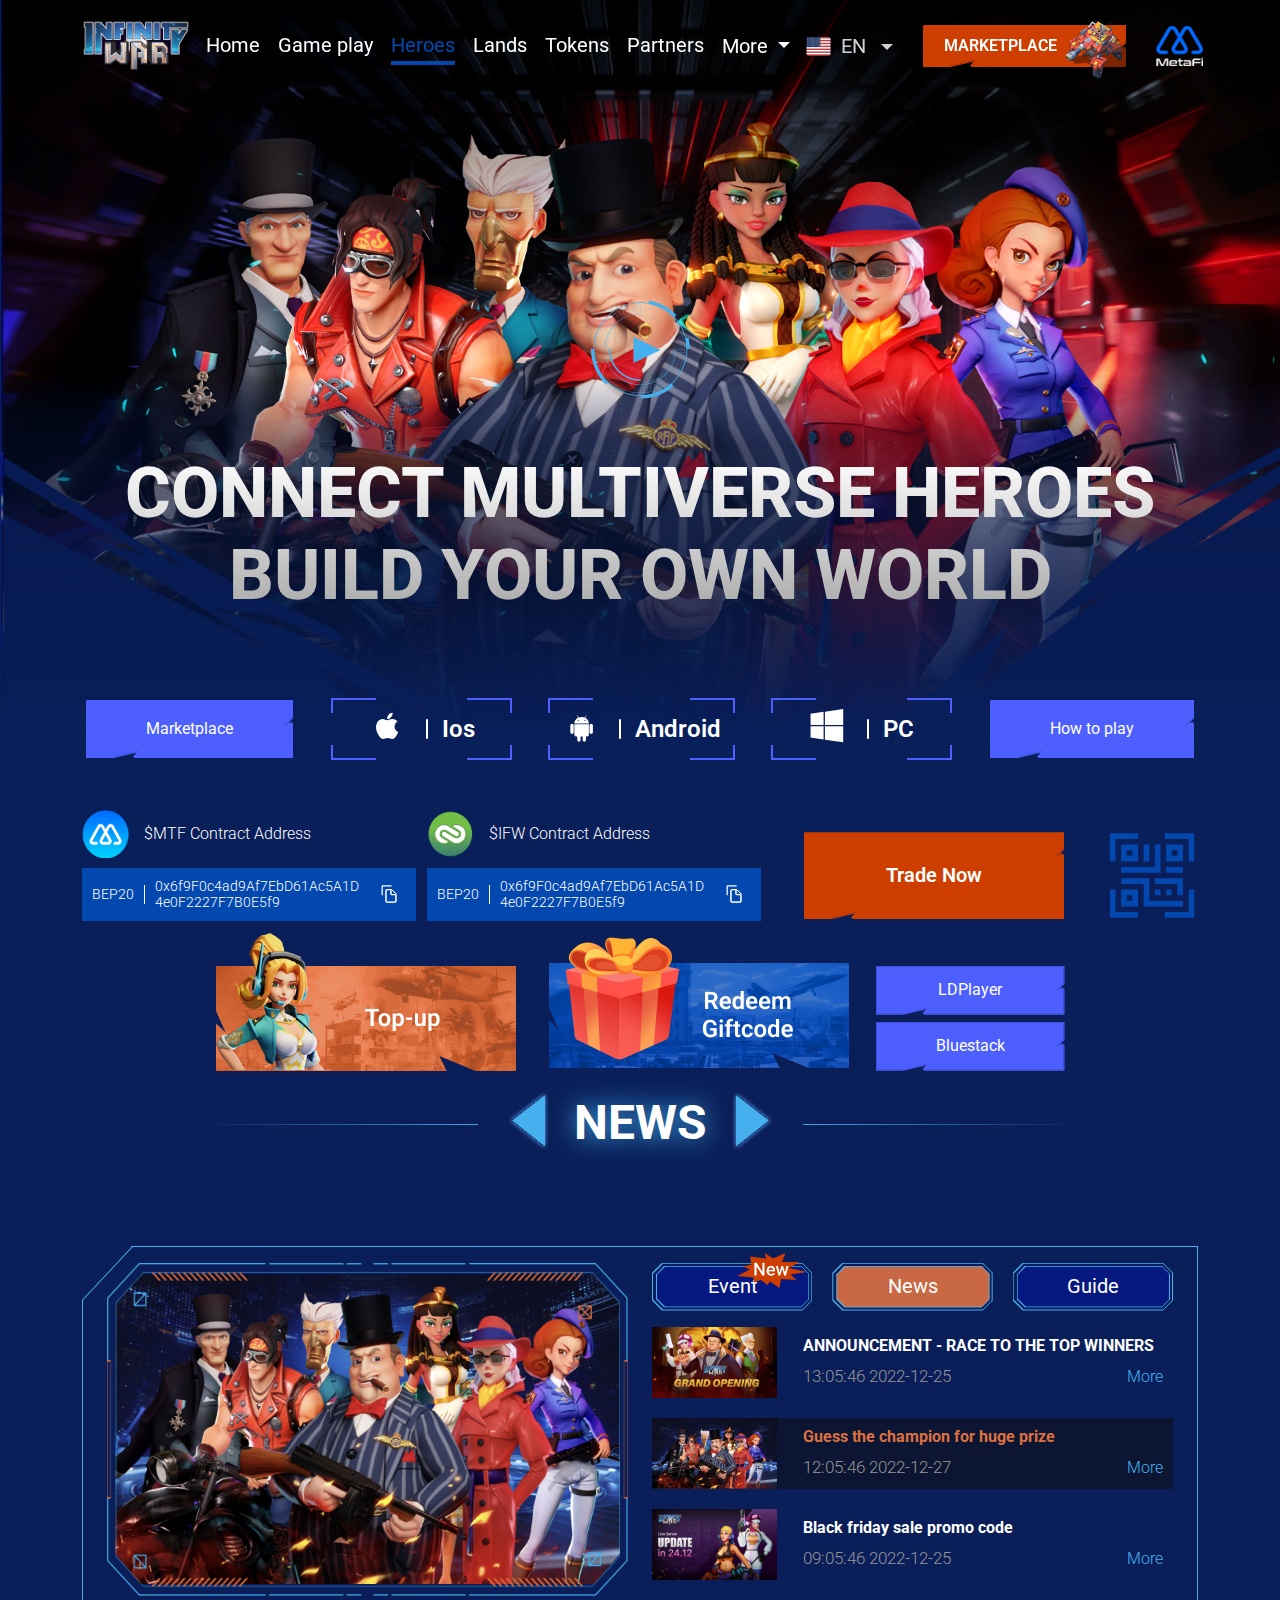
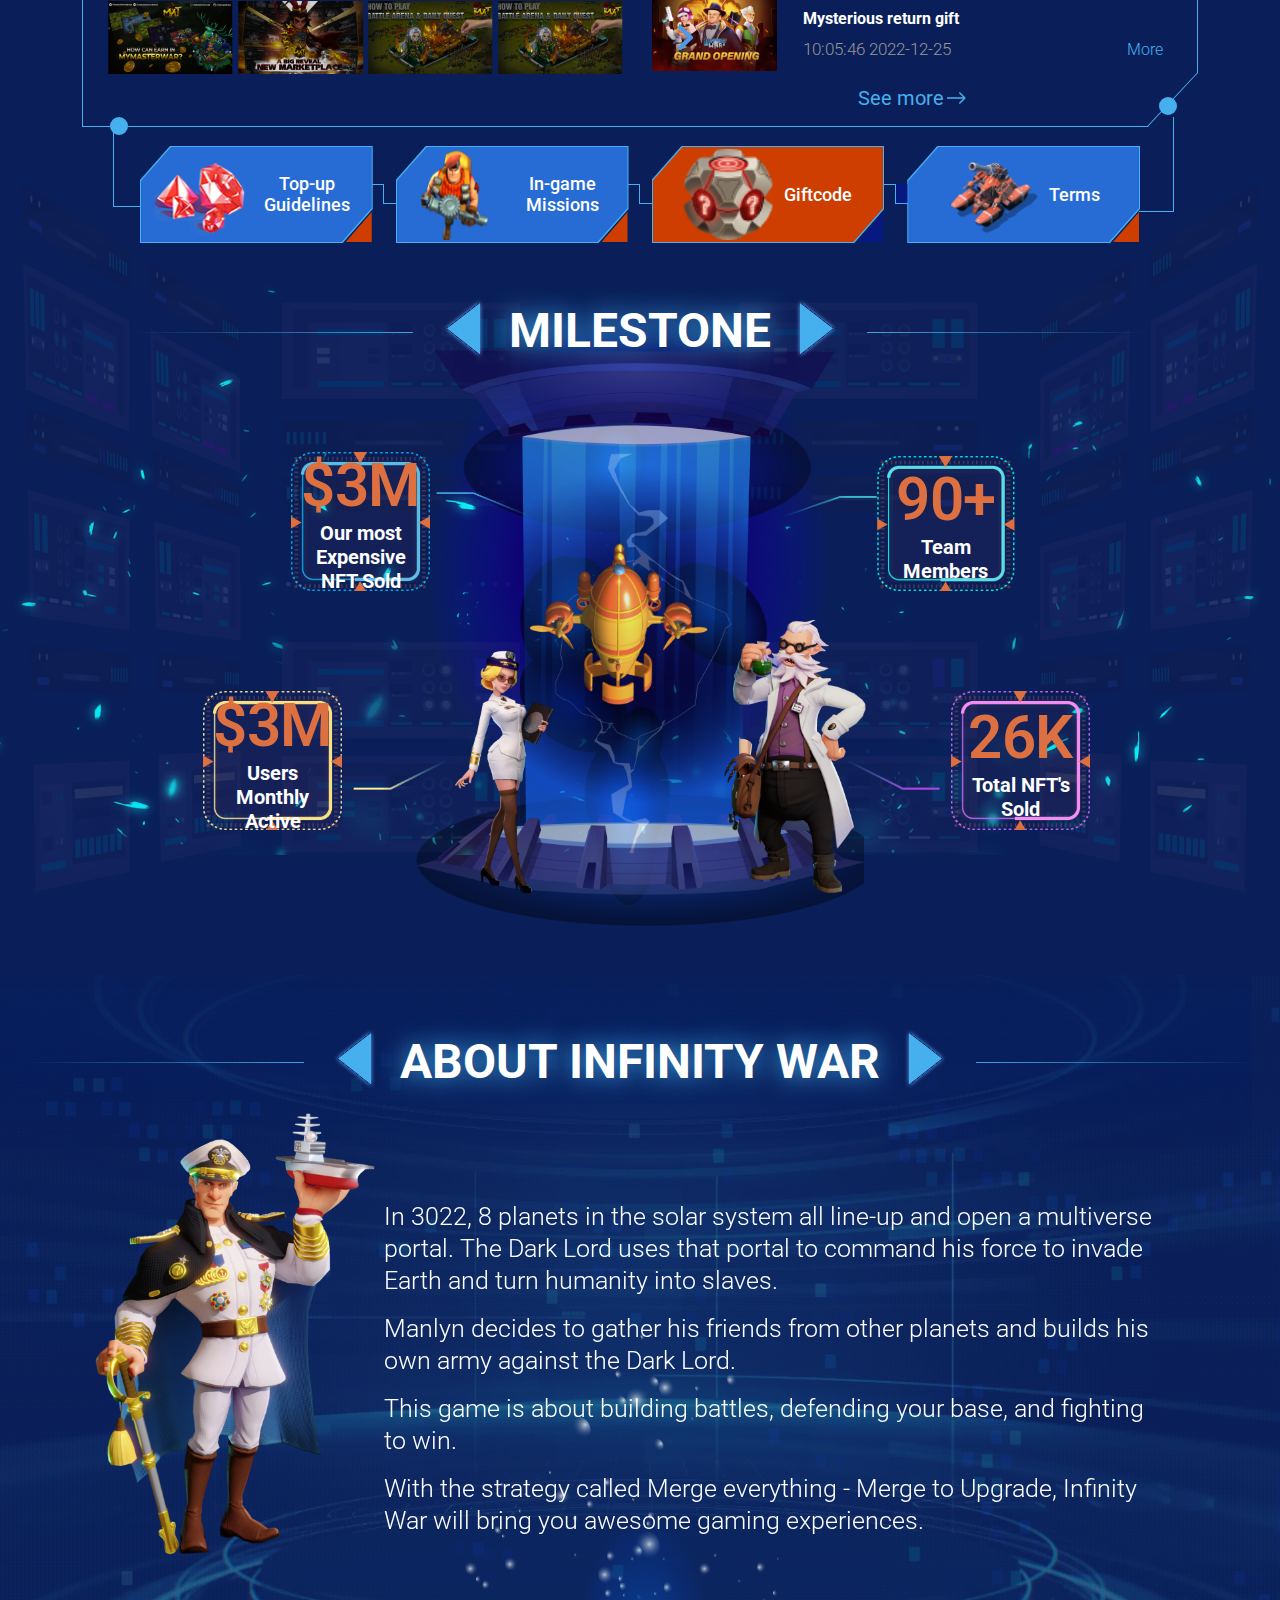
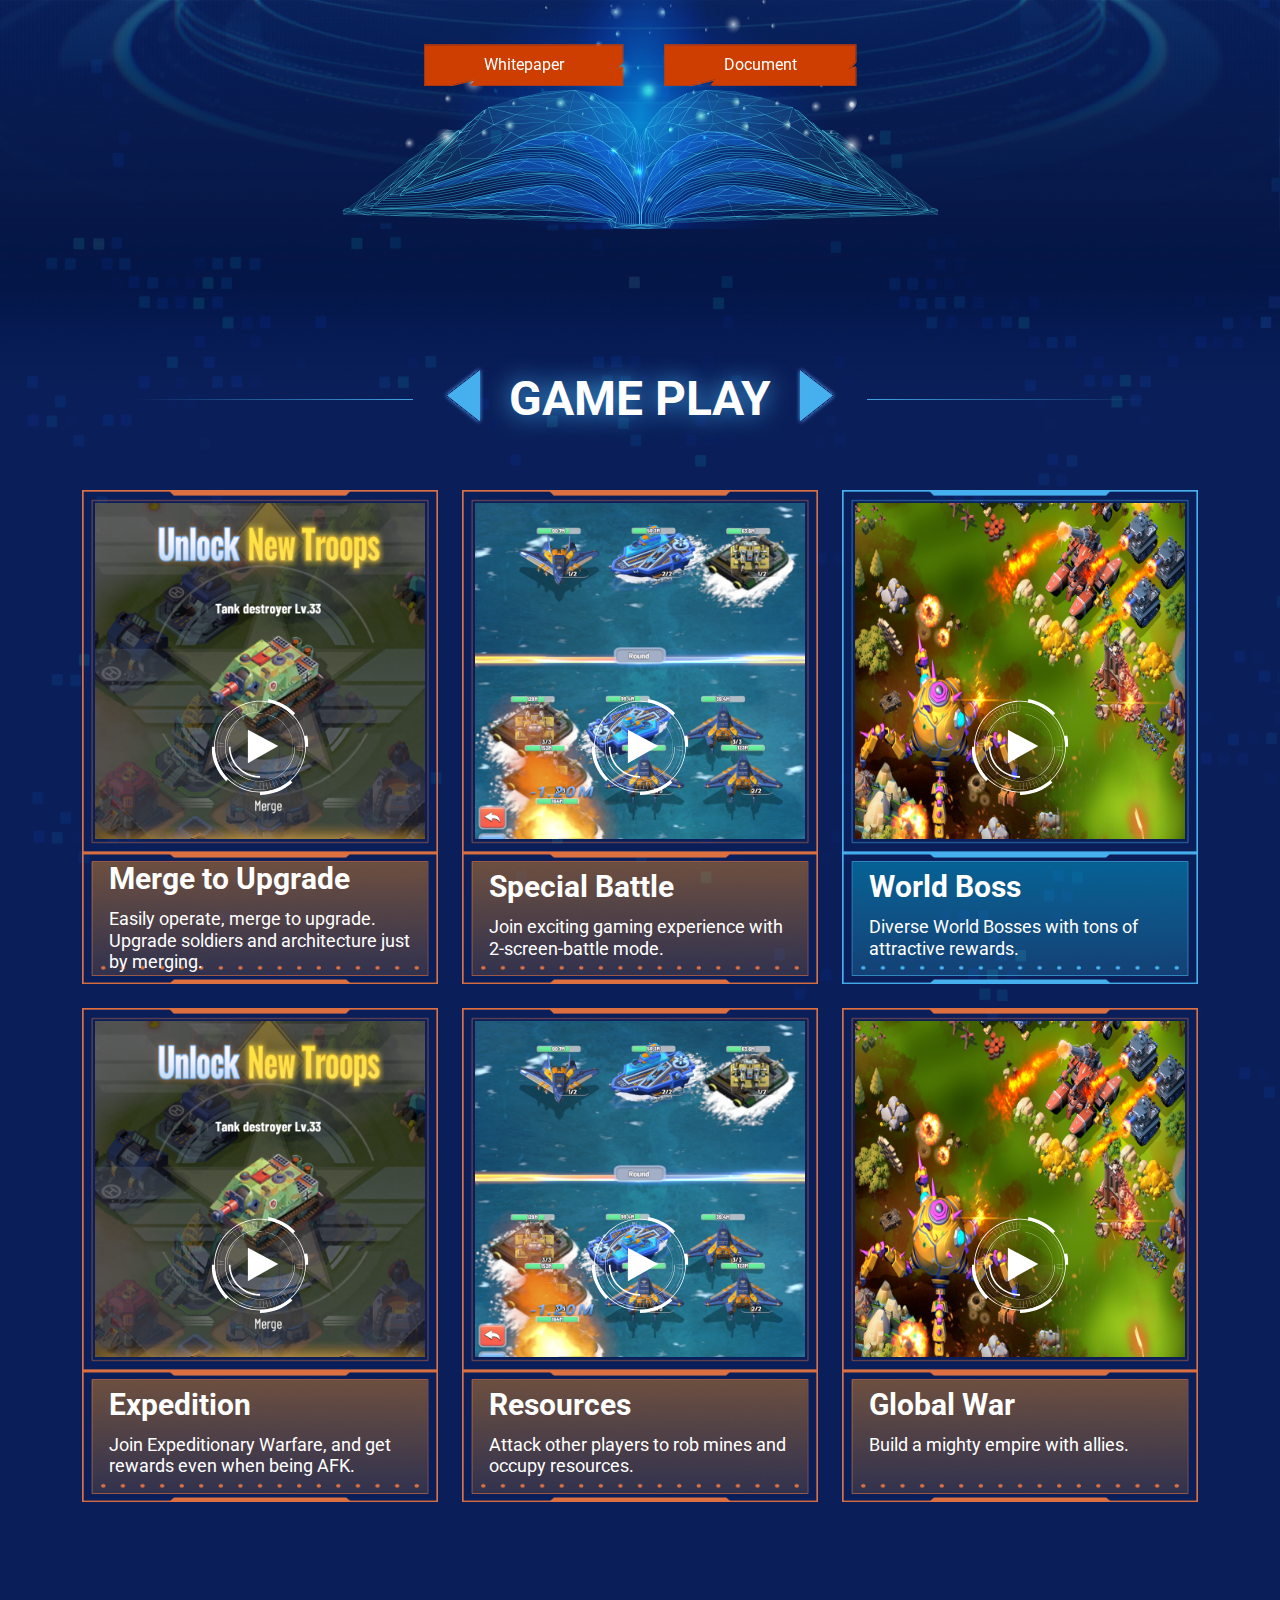
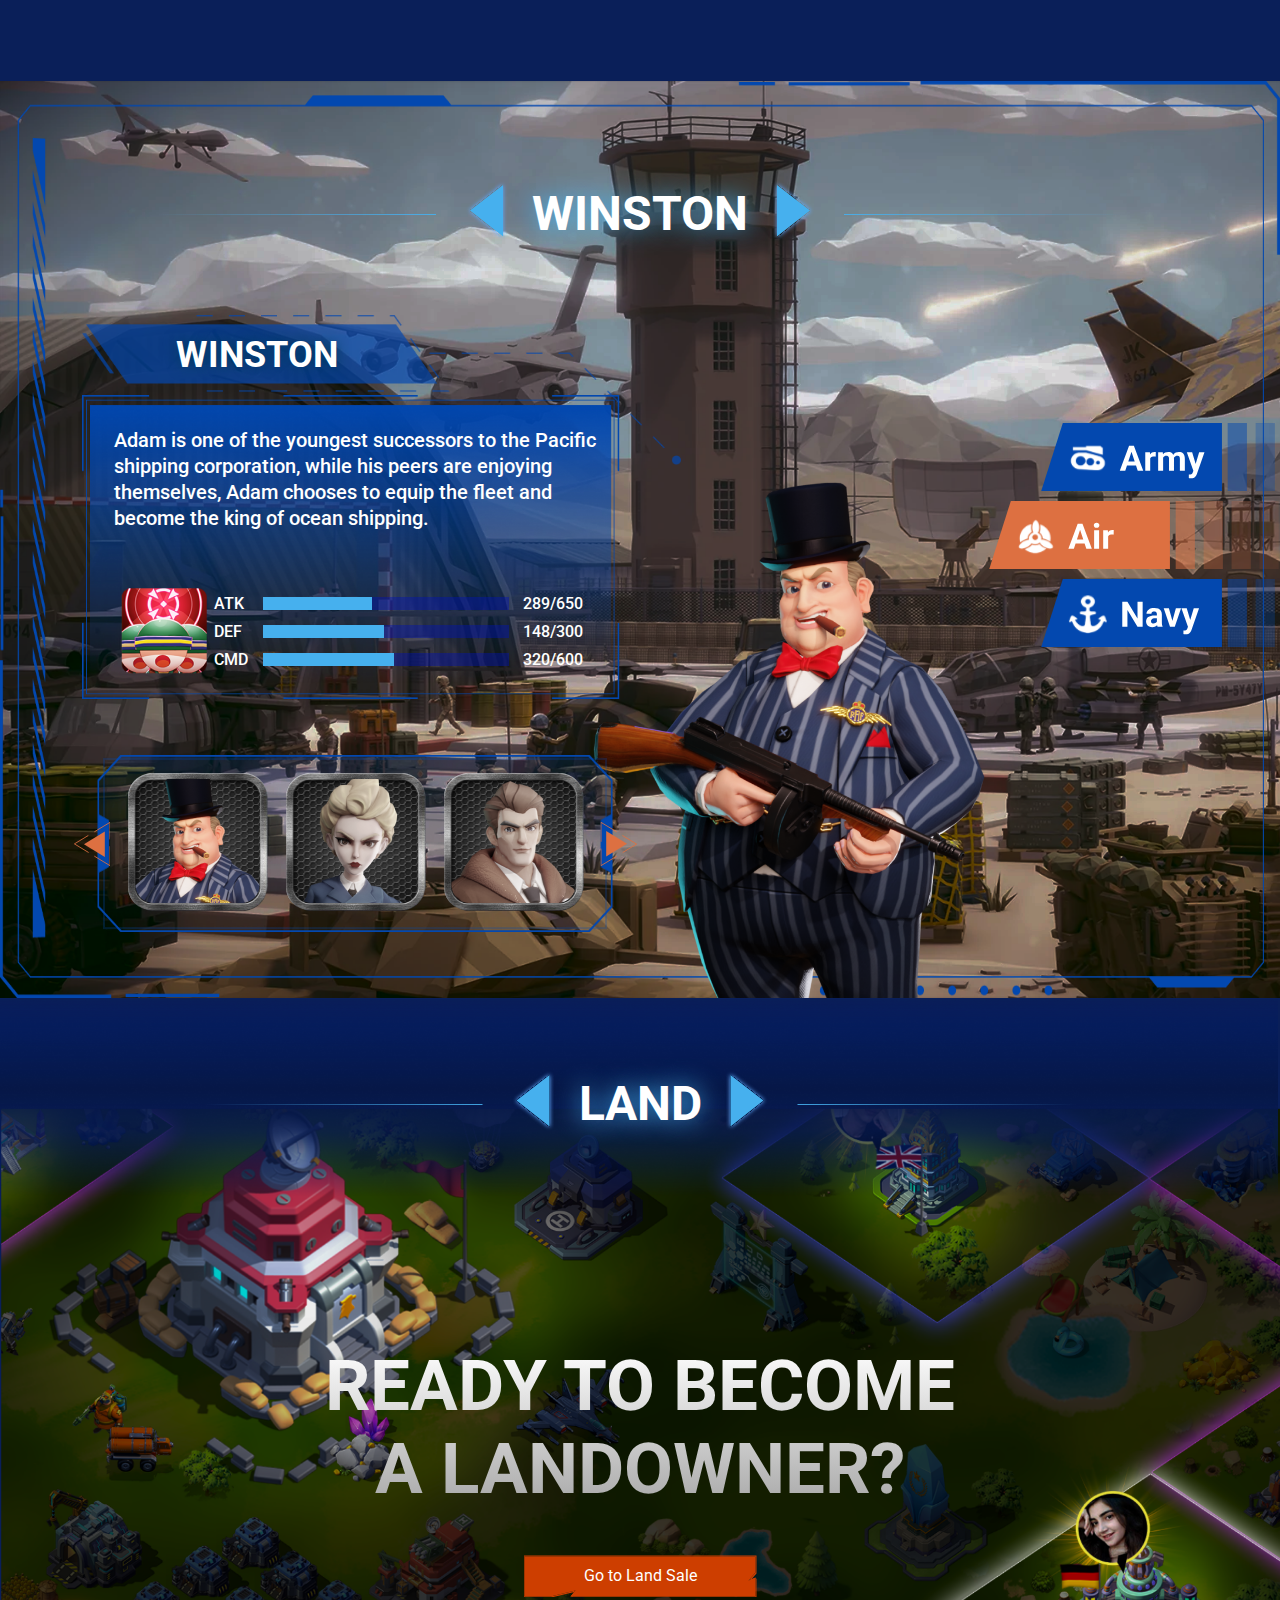
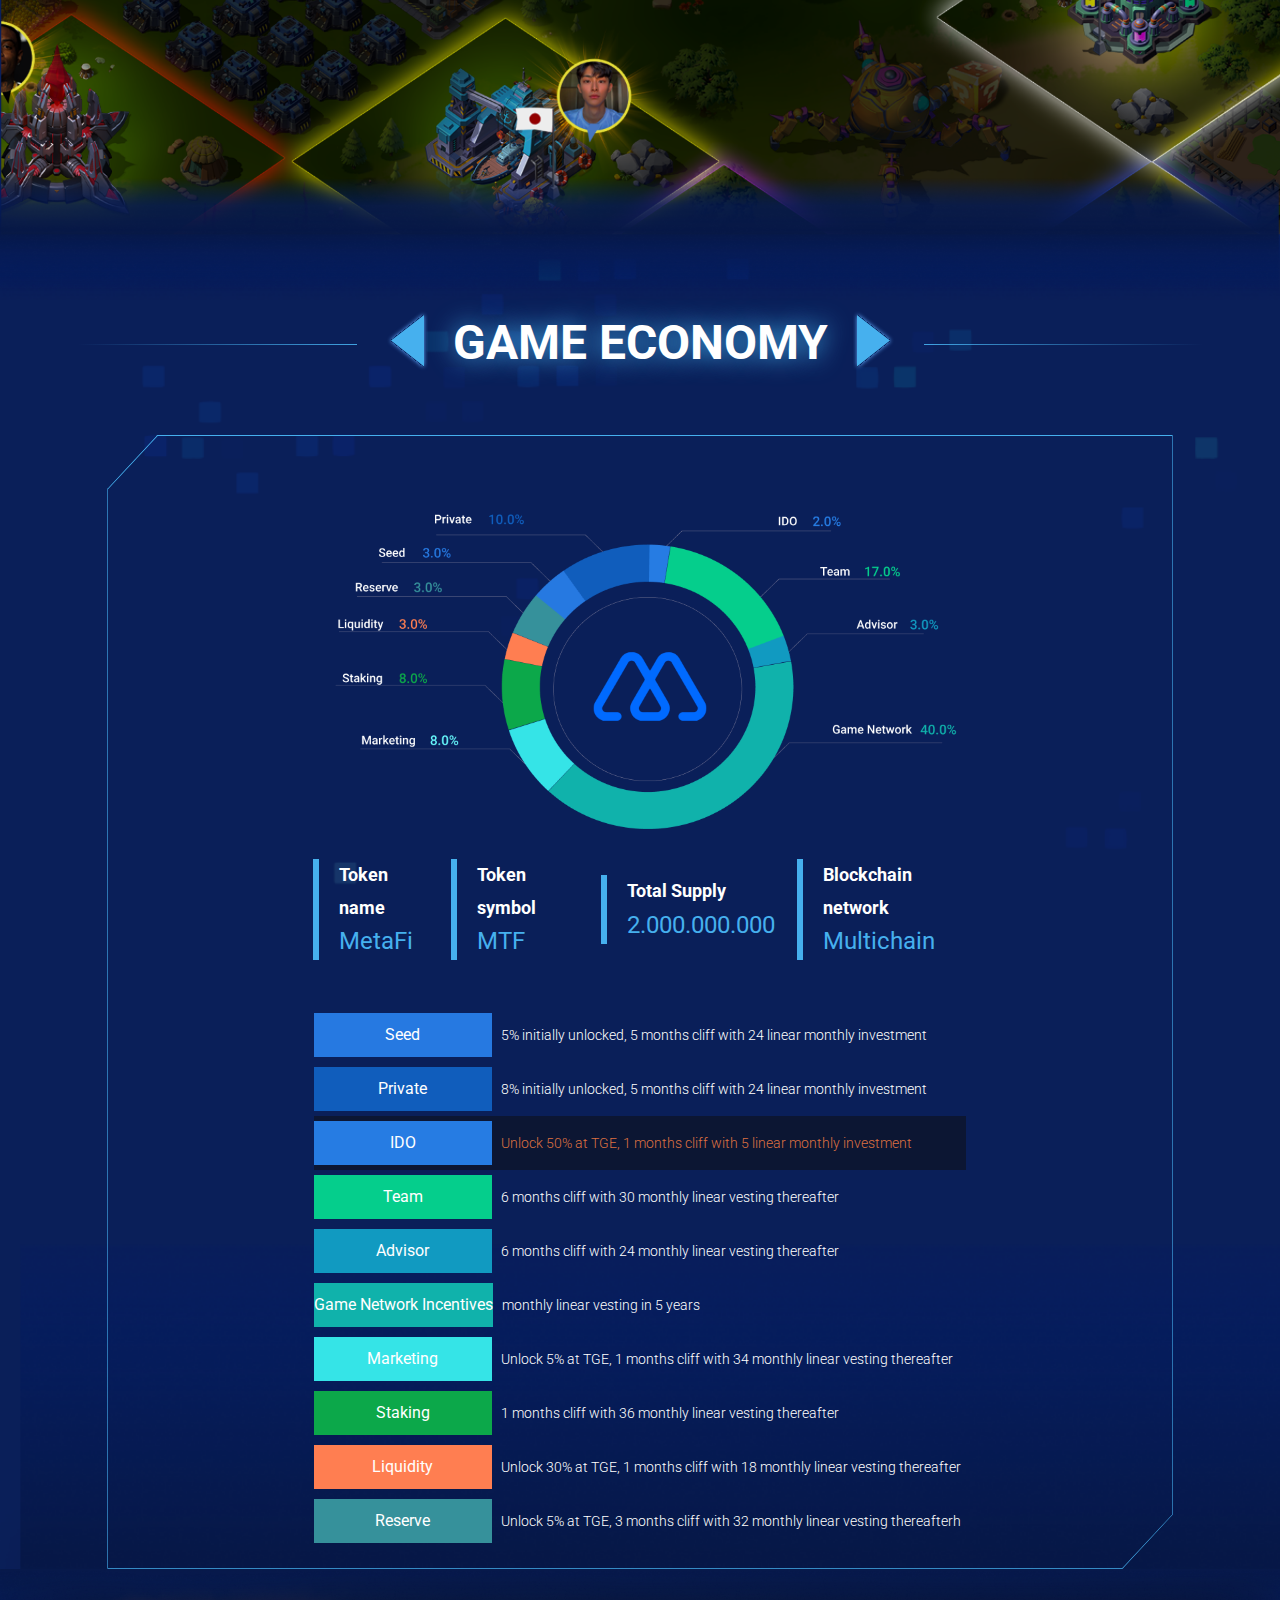
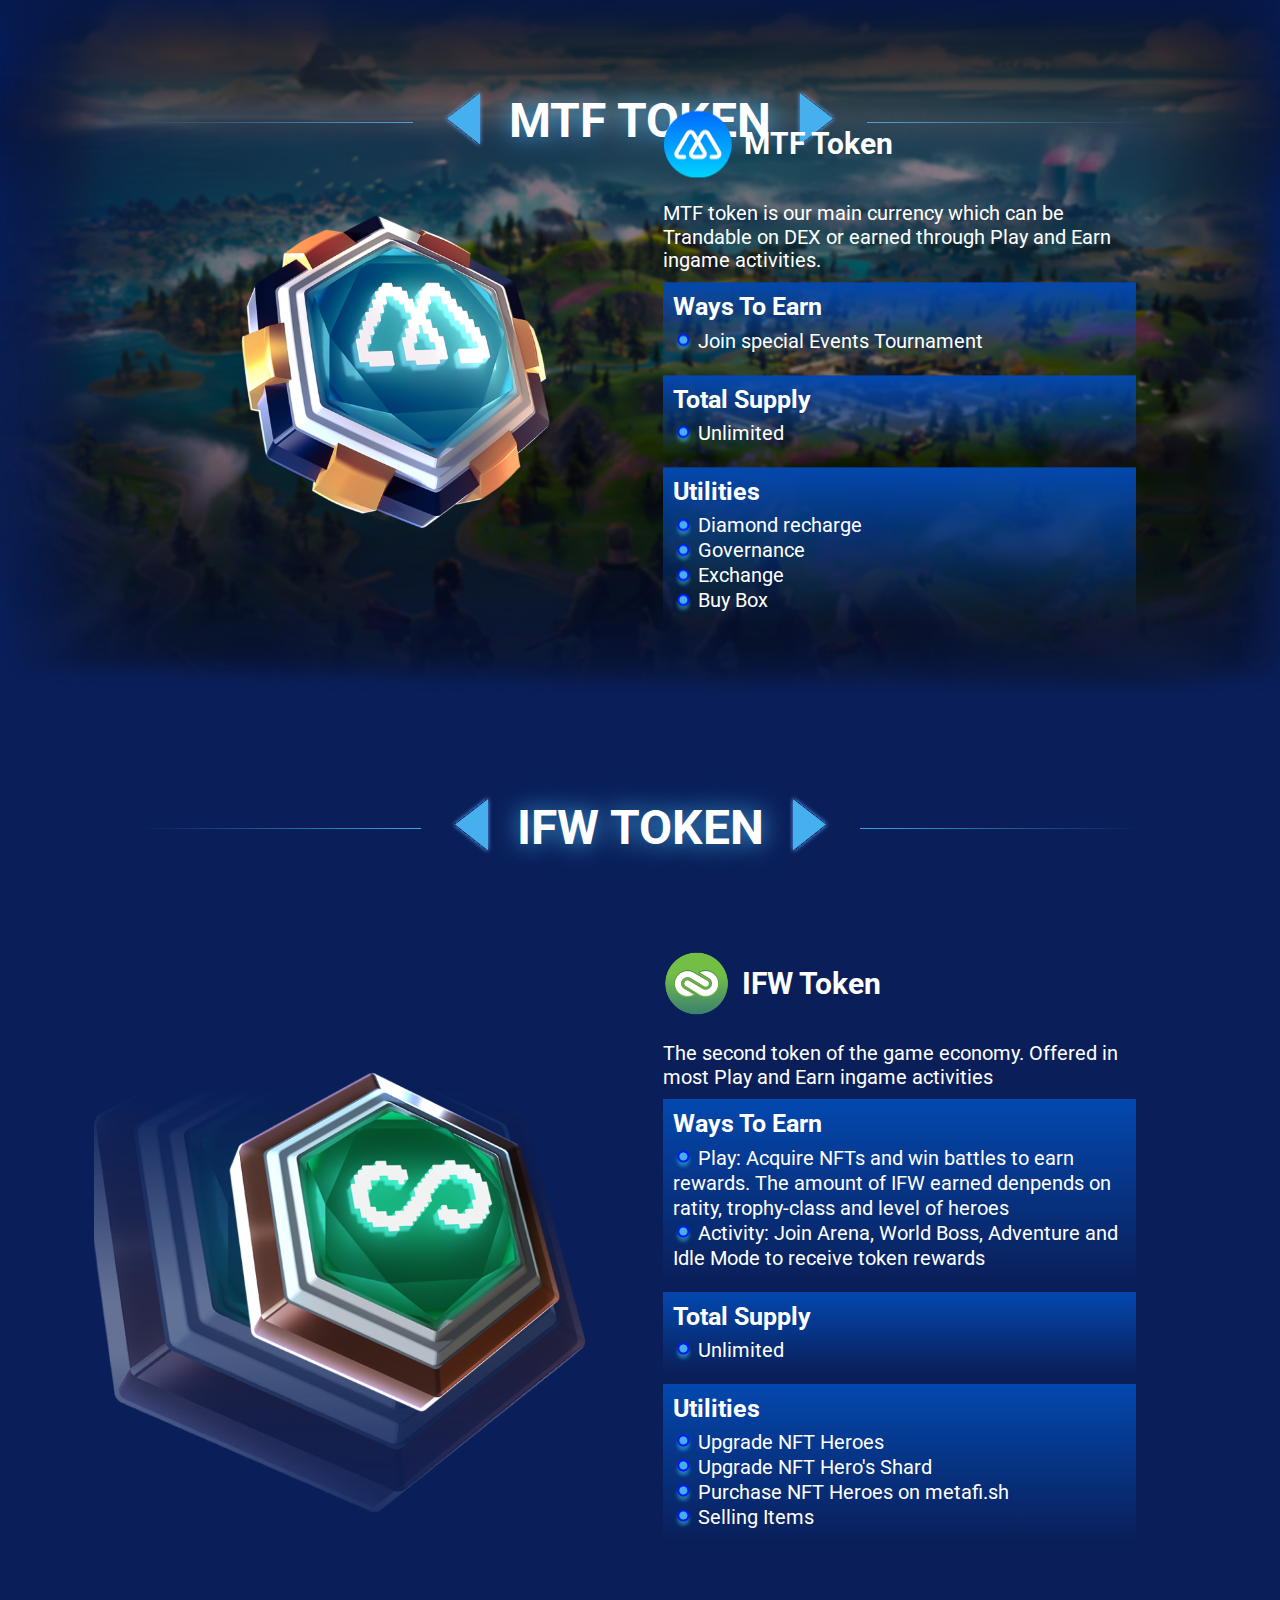
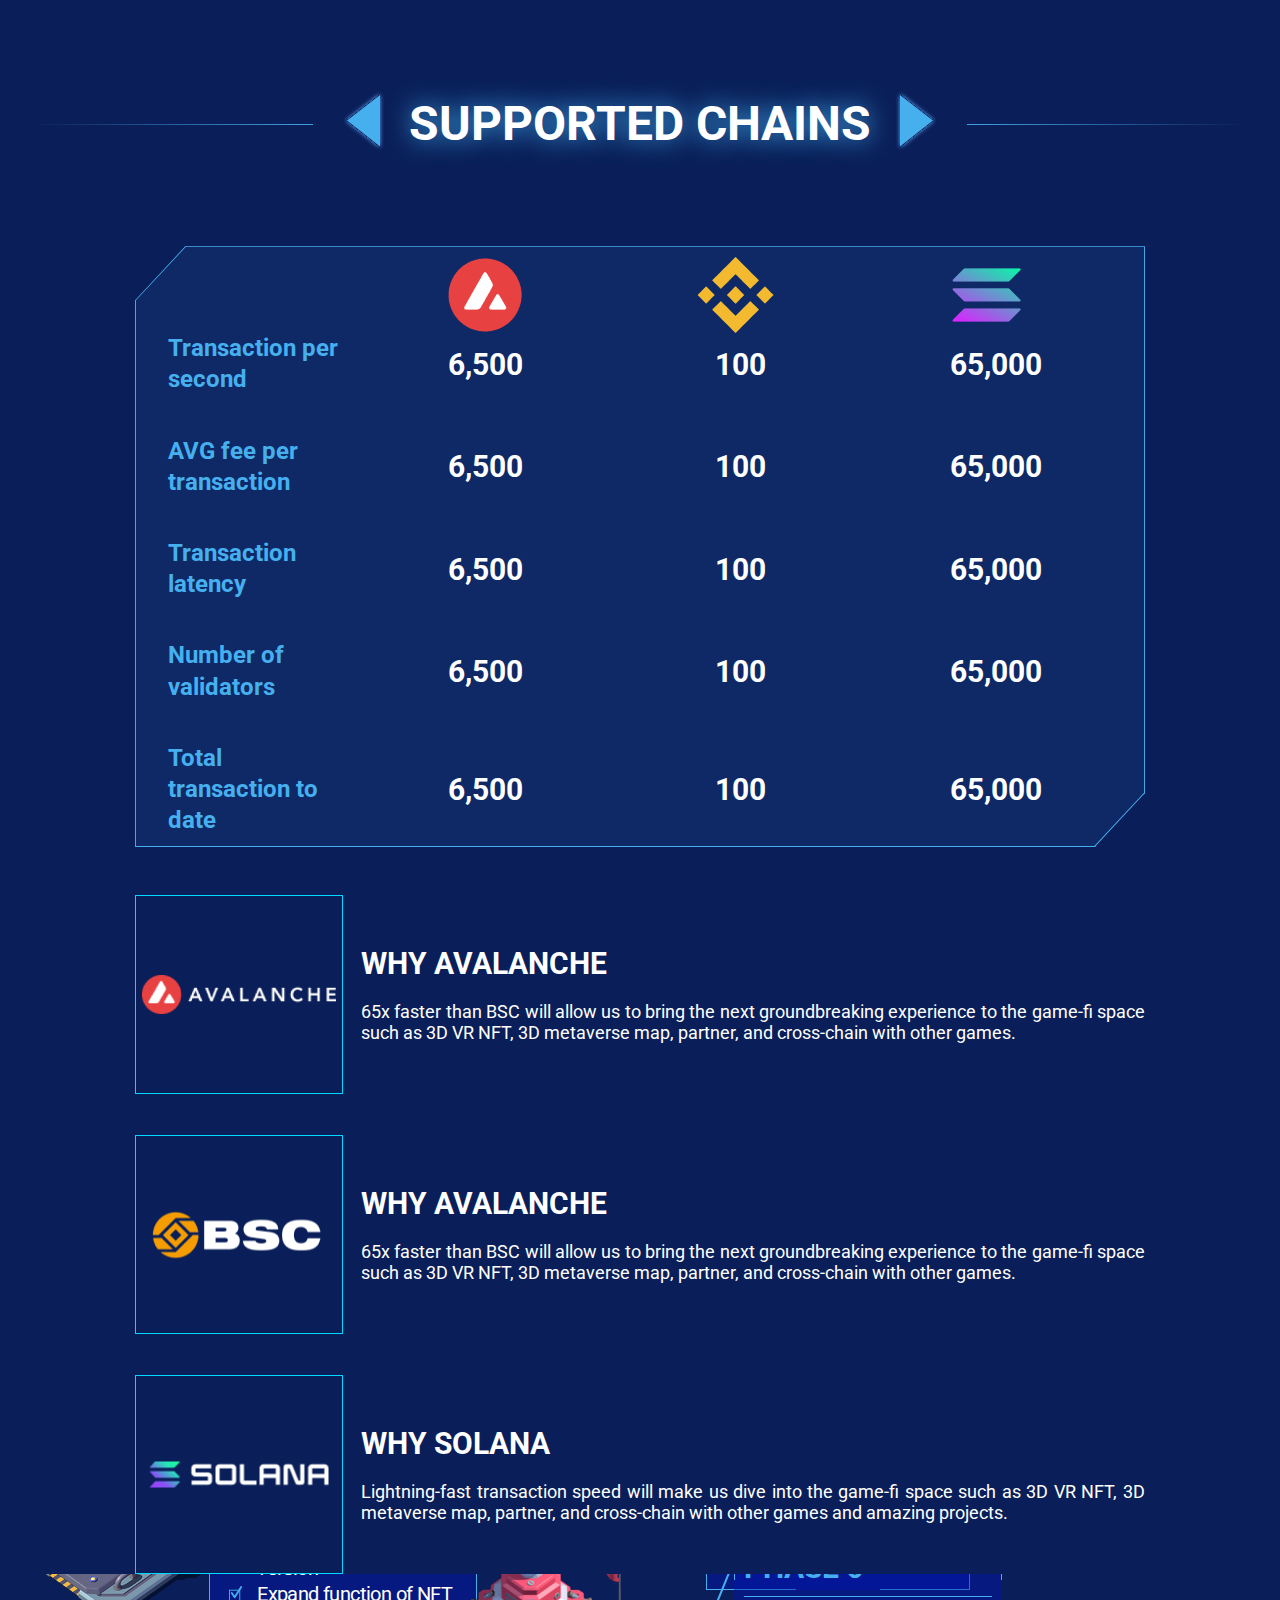
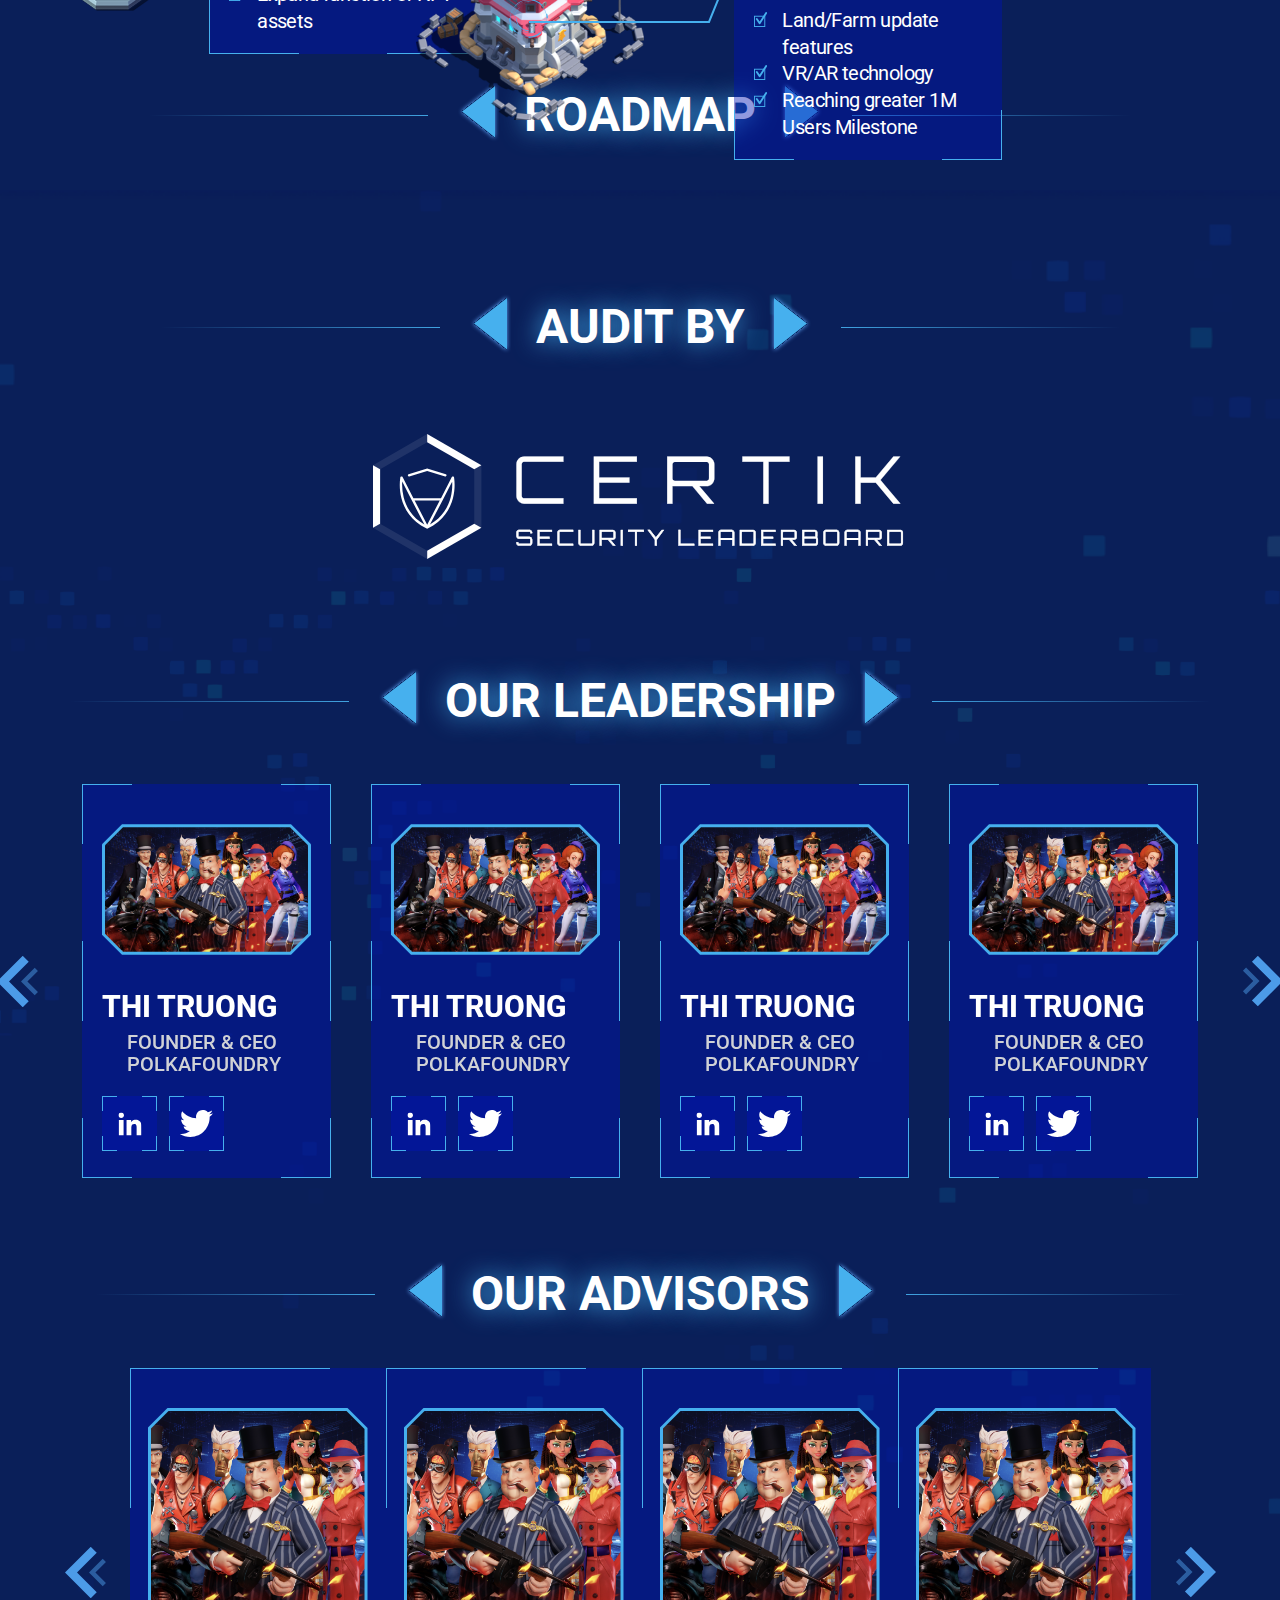
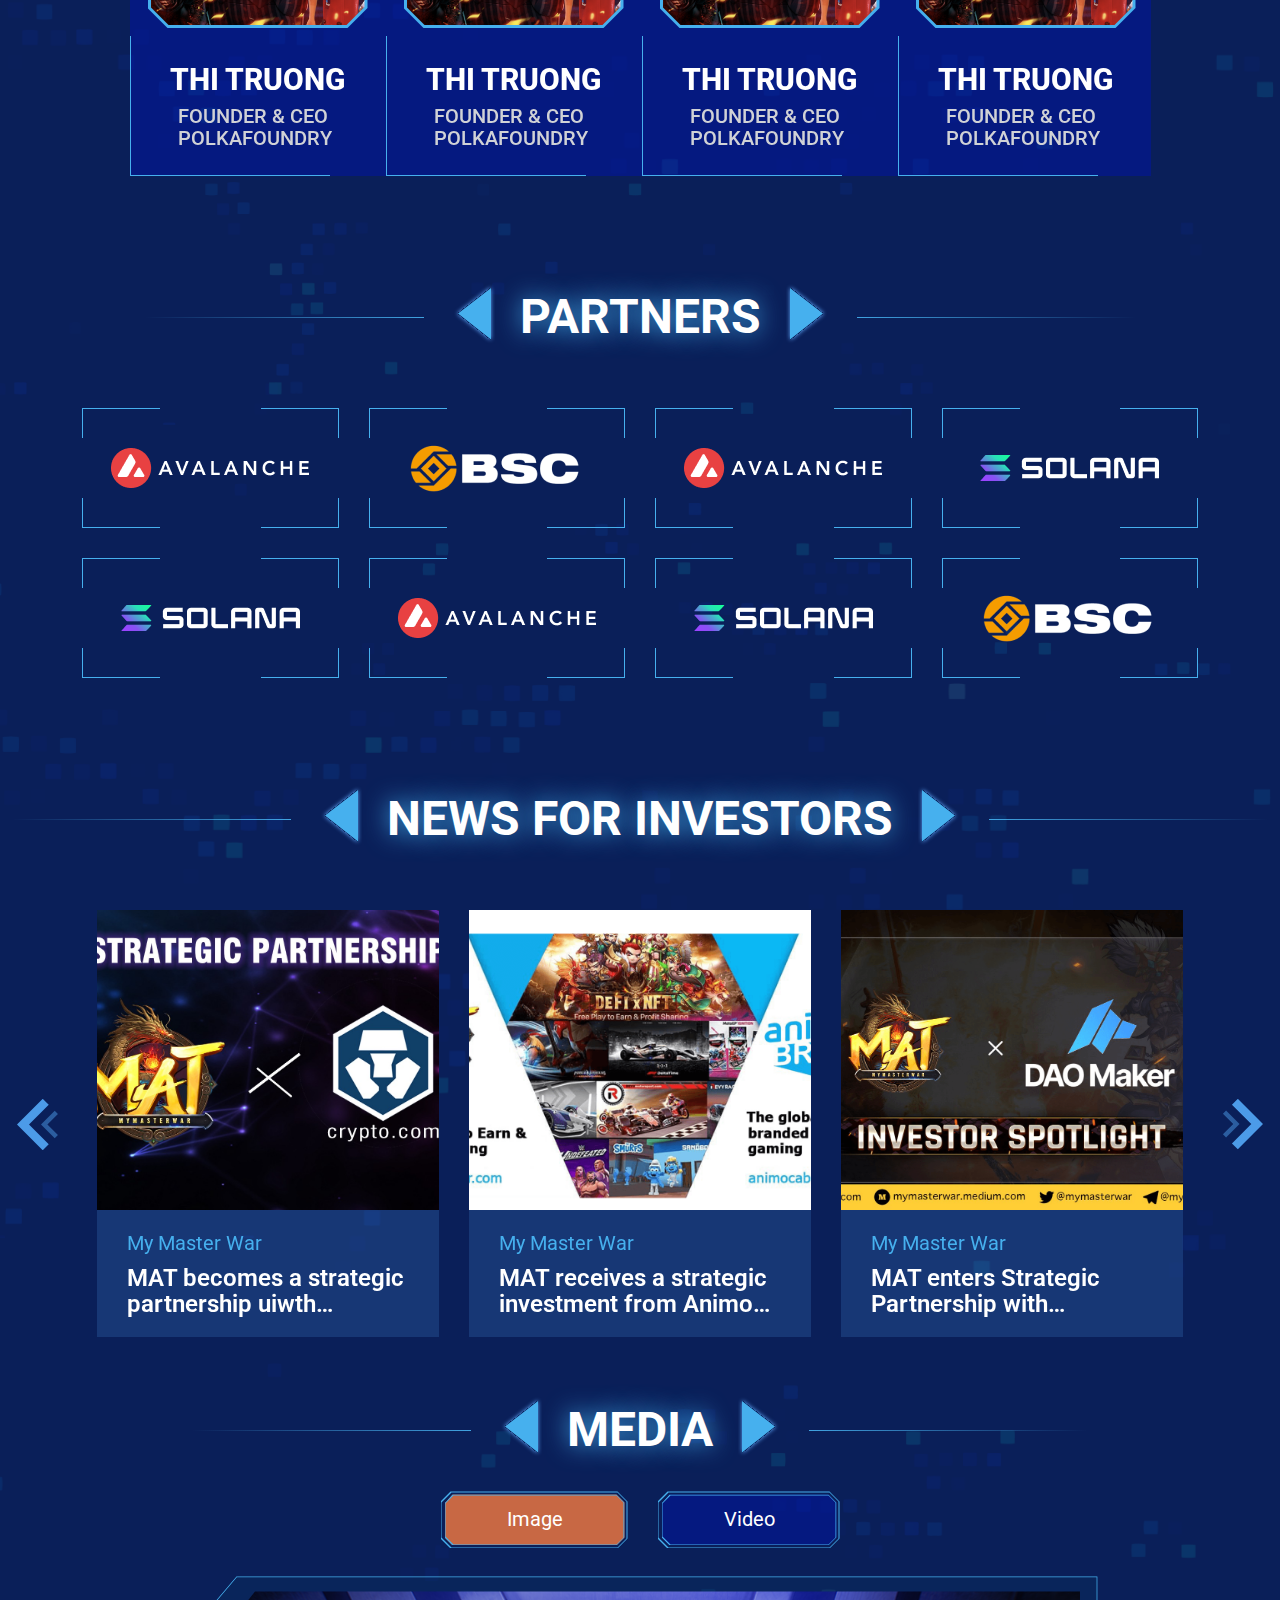
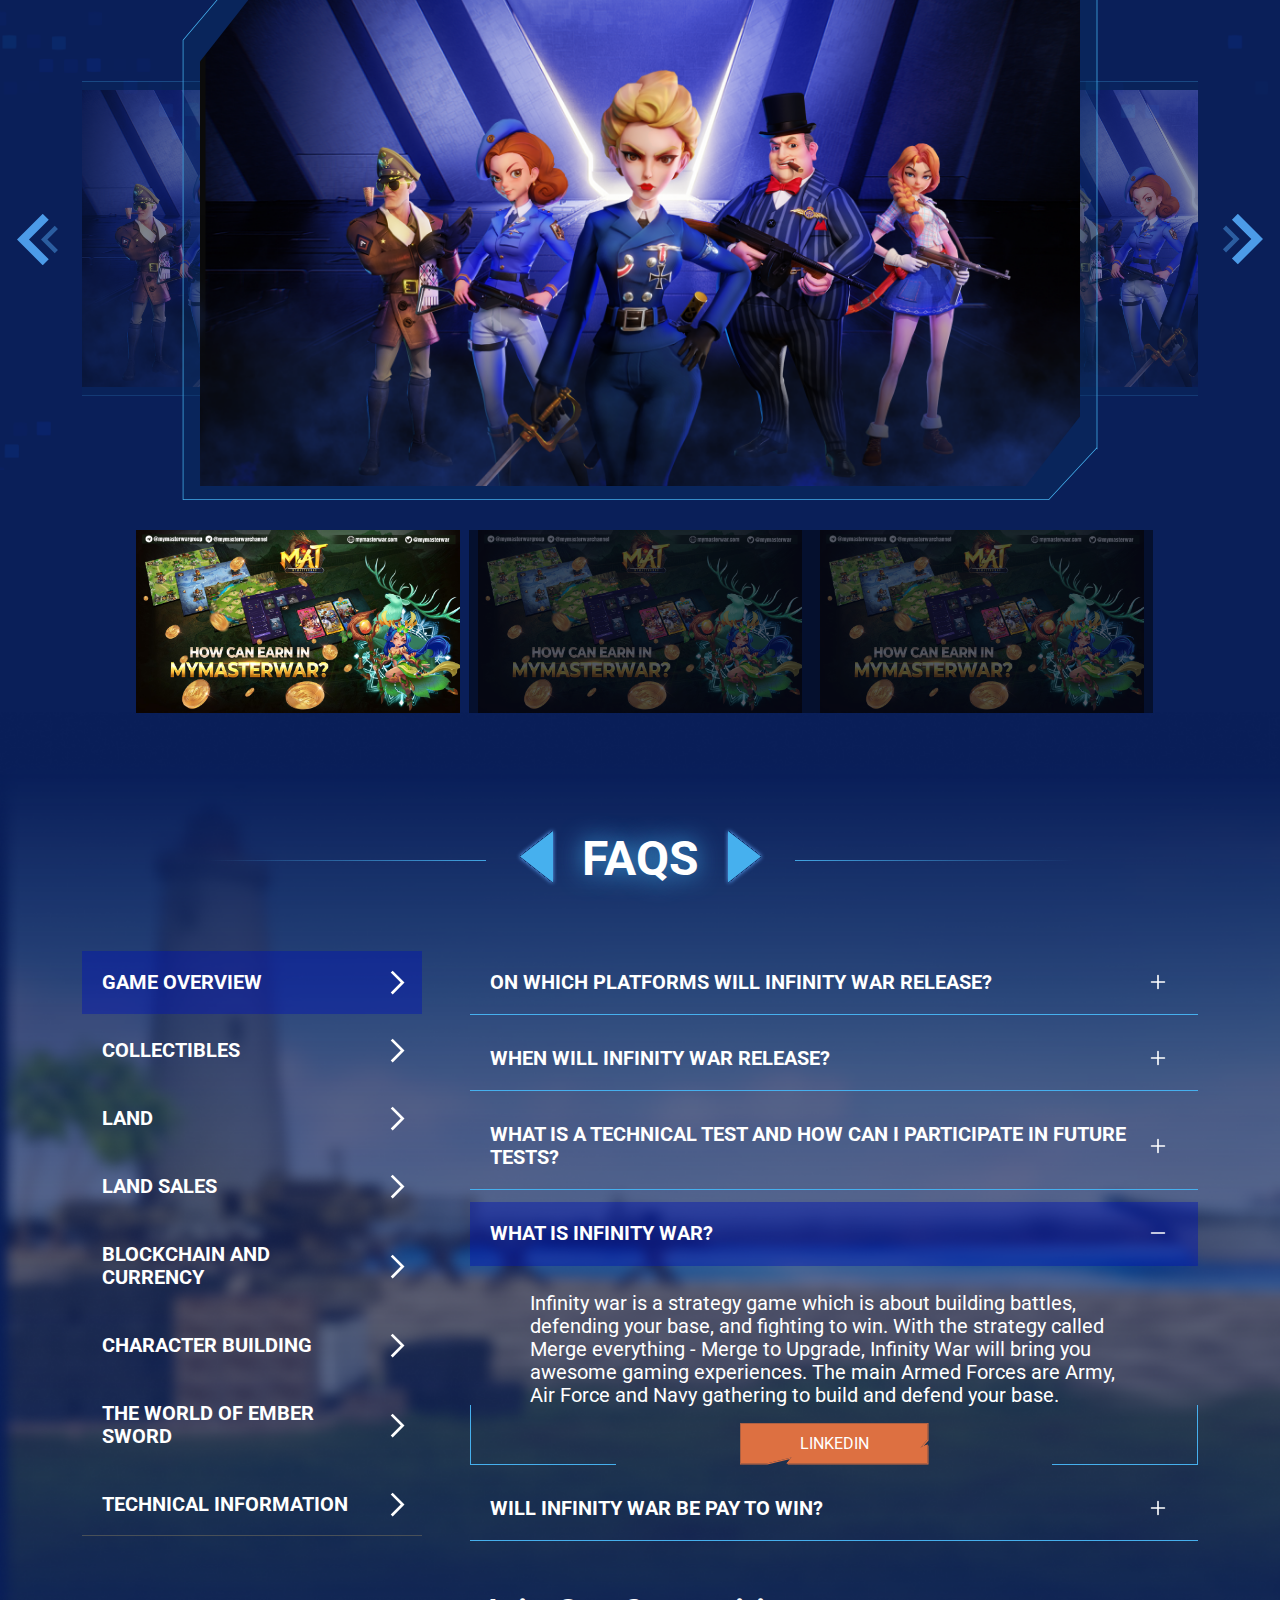
==== commit 62ca1cb0: "update ui" ====
--- a/index.html
+++ b/index.html
@@ -94,12 +94,12 @@
               <a href="#" class="iw-header-logo">
                 <img src="assets/images/logo.png" alt="Infinitywar" />
               </a>
-              <li><a href="#">Home</a></li>
-              <li><a href="#">Game play</a></li>
-              <li><a href="#" class="active">Heroes</a></li>
-              <li><a href="#">Lands</a></li>
-              <li><a href="#">Tokens</a></li>
-              <li><a href="#">Partners</a></li>
+              <li><a href="#" id="home">Home</a></li>
+              <li><a href="#" id="gameplay">Game play</a></li>
+              <li><a href="#section-heroes" id="heroes" class="active">Heroes</a></li>
+              <li><a href="#section-lands" id="lands">Lands</a></li>
+              <li><a href="#section-token-mtf" id="tokens">Tokens</a></li>
+              <li><a href="#section-partners" id="partners">Partners</a></li>
               <li>
                 <div class="dropdown">
                   <button
@@ -150,6 +150,10 @@
               <img src="assets/images/button-dc.png" alt="" />
             </a>
 
+            <a href="http://metafi.gg/" target="_blank" class="iw-header-metafi">
+              <img src="assets/images/icons/metafi.png" alt="metafi" />
+            </a>
+
             <div class="menu-toggle" id="header-menu-btn">
               <img src="assets/images/icons/menu.svg" alt="toggle" />
             </div>
@@ -334,7 +338,7 @@
     </section>
 
     <!-- ABOUT -->
-    <section class="iw-about">
+    <section class="iw-about" id="section-about">
       <div class="container">
         <div class="quick-links">
           <a href="#" class="btn btn-primary">
@@ -416,11 +420,11 @@
         </div>
 
         <div class="cta-links">
-          <a href="#" class="item">
+          <a href="https://mefi.gitbook.io/infinity-war-en/top-up" target="_blank" class="item">
             <img src="assets/images/Top-up.png" alt="" />
             <span>Top-up</span>
           </a>
-          <a href="#" class="item">
+          <a href="https://mefi.gitbook.io/infinity-war-en/redeem-gift-code" target="_blank" class="item">
             <img src="assets/images/Redeem-Gift-code.png" alt="" />
             <span>Redeem Giftcode</span>
           </a>
@@ -437,7 +441,7 @@
     </section>
 
     <!-- NEWS -->
-    <section class="iw-top-news">
+    <section class="iw-top-news" id="section-news">
       <div class="container">
         <div class="iw-section-title">
           <img src="assets/images/title-left.svg" alt="" />
@@ -590,41 +594,41 @@
 
           <div class="iw-top-news-addition">
             <div class="addition-wrap">
-              <div class="iw-top-news-addition-item">
+              <a href="https://mefi.gitbook.io/infinity-war-en/top-up" target="_blank" class="iw-top-news-addition-item">
                 <img src="assets/images/news_addition_1.png" alt="" />
                 <span>Top-up Guidelines</span>
                 <div class="decoration">
                   <div class="decoration-1"></div>
                   <div class="decoration-2"></div>
                 </div>
-              </div>
-
-              <div class="iw-top-news-addition-item">
+              </a>
+
+              <a href="https://mefi.gitbook.io/infinity-war-en/gameplay/4.-missions" target="_blank" class="iw-top-news-addition-item">
                 <img src="assets/images/news_addition_2.png" alt="" />
                 <span>In-game Missions</span>
                 <div class="decoration">
                   <div class="decoration-1"></div>
                   <div class="decoration-2"></div>
                 </div>
-              </div>
-
-              <div class="iw-top-news-addition-item active">
+              </a>
+
+              <a href="https://mefi.gitbook.io/infinity-war-en/gift-code" target="_blank" class="iw-top-news-addition-item active">
                 <img src="assets/images/news_addition_3.png" alt="" />
                 <span>Giftcode</span>
                 <div class="decoration">
                   <div class="decoration-1"></div>
                   <div class="decoration-2"></div>
                 </div>
-              </div>
-
-              <div class="iw-top-news-addition-item">
+              </a>
+
+              <a href="https://mefi.gitbook.io/infinity-war-en/terms" target="_blank" class="iw-top-news-addition-item">
                 <img src="assets/images/news_addition_4.png" alt="" />
                 <span>Terms</span>
                 <div class="decoration">
                   <div class="decoration-1"></div>
                   <div class="decoration-2"></div>
                 </div>
-              </div>
+              </a>
             </div>
           </div>
         </div>
@@ -632,7 +636,7 @@
     </section>
 
     <!-- MILESTONE -->
-    <section class="iw-milestone">
+    <section class="iw-milestone" id="section-milestone">
       <div class="iw-milestone-container">
         <img
           src="assets/images/milestone/milestone_decor_bg.png"
@@ -745,7 +749,7 @@
 
     <!-- ABOUT INFINITY WAR-->
 
-    <section class="iw-infinity-war">
+    <section class="iw-infinity-war" id="section-infinity-war">
       <div class="container">
         <div class="inner">
           <div class="iw-section-title">
@@ -795,7 +799,7 @@
 
     <!-- GAME PLAY -->
 
-    <section class="iw-gameplay">
+    <section class="iw-gameplay" id="section-gameplay">
       <div class="iw-section-title">
         <img src="assets/images/title-left.svg" alt="" />
         <span>Game play</span>
@@ -999,7 +1003,7 @@
       </div>
     </section>
     <!-- BRUCE -->
-    <section class="iw-bruce-2" style="background-image: url(/assets/images/background/bruce.png);">
+    <section class="iw-bruce-2" style="background-image: url(/assets/images/background/bruce.png);" id="section-bruce-2">
       <div class="container">
         <div class="iw-section-title">
           <img src="assets/images/title-left.svg" alt="" />
@@ -1113,7 +1117,7 @@
     </section>
 
     <!-- LAND -->
-    <section class="iw-land">
+    <section class="iw-land" id="section-lands">
       <img
         src="assets/images/background/lands.png"
         class="w-100"
@@ -1138,7 +1142,7 @@
     </section>
 
     <!-- GAME ECONOMY -->
-    <section class="iw-game-economy">
+    <section class="iw-game-economy" id="section-game-economy">
       <div class="iw-section-title">
         <img src="assets/images/title-left.svg" alt="" />
         <span>Game economy</span>
@@ -1253,7 +1257,7 @@
     </section>
 
     <!-- MTF TOKEN  -->
-    <section class="iw-token">
+    <section class="iw-token" id="section-token-mtf">
       <img src="assets/images/token/token_bg_1.png" class="token-bg-1" alt="" />
       <img src="assets/images/token/token_bg_2.png" class="token-bg-2" alt="" />
       <img
@@ -1359,7 +1363,7 @@
     </section>
 
     <!-- IFW TOKEN  -->
-    <section class="iw-token ifw-section">
+    <section class="iw-token ifw-section" id="section-token-ifw">
       <div class="iw-section-title">
         <img src="assets/images/title-left.svg" alt="" />
         <span>IFW Token</span>
@@ -1477,7 +1481,7 @@
     </section>
 
     <!-- SUPPORTED CHAINS -->
-    <section class="iw-supportchains">
+    <section class="iw-supportchains" id="section-supported-chains">
       <div class="iw-section-title">
         <img src="assets/images/title-left.svg" alt="" />
         <span>Supported chains</span>
@@ -1597,7 +1601,7 @@
     </section>
 
     <!-- ROADMAP -->
-    <section class="iw-roadmap">
+    <section class="iw-roadmap" id="section-roadmap">
       <div class="container">
         <div class="iw-section-title">
           <img src="assets/images/title-left.svg" alt="" />
@@ -1781,7 +1785,7 @@
     </section>
 
     <!-- AUDIT BY -->
-    <section class="iw-audit">
+    <section class="iw-audit" id="section-audit">
       <div class="container">
         <div class="iw-section-title">
           <img src="assets/images/title-left.svg" alt="" />
@@ -1793,7 +1797,7 @@
     </section>
 
     <!-- OUR LEADERSHIP -->
-    <section class="iw-leadership">
+    <section class="iw-leadership" id="section-leadership">
       <div class="container">
         <div class="iw-section-title">
           <img src="assets/images/title-left.svg" alt="" />
@@ -1945,7 +1949,7 @@
     </section>
 
     <!-- PARTNERS -->
-    <section class="iw-partners">
+    <section class="iw-partners" id="section-partners">
       <div class="container">
         <div class="iw-section-title">
           <img src="assets/images/title-left.svg" alt="" />
@@ -2833,7 +2837,7 @@
                 fill="white"
               />
             </svg>
-            <span>2021-2022 Infinitywar.io</span>
+            <span>Infinitywar.io</span>
           </div>
         </div>
       </div>
--- a/assets/css/style.css
+++ b/assets/css/style.css
@@ -321,6 +321,10 @@
   width: 100px;
   height: 100px;
   margin: -34px -21px 0 -10px;
+}
+.iw-header-metafi img {
+  height: 40px;
+  width: auto;
 }
 @media (max-width: 1440px) {
   .iw-header-inner {
@@ -1222,6 +1226,8 @@
   justify-content: center;
   gap: 10px;
   position: relative;
+  text-decoration: none;
+  color: white;
 }
 .iw-top-news-addition-item img {
   width: 91px;
@@ -1945,6 +1951,7 @@
 }
 
 .iw-milestone {
+  margin-top: -50px;
   margin-bottom: 80px;
 }
 .iw-milestone-container {
@@ -2129,6 +2136,9 @@
   bottom: 40px;
 }
 @media (max-width: 1024px) {
+  .iw-milestone {
+    margin-top: -50px;
+  }
   .iw-milestone-box-content img {
     width: 20.45vw;
     height: auto;
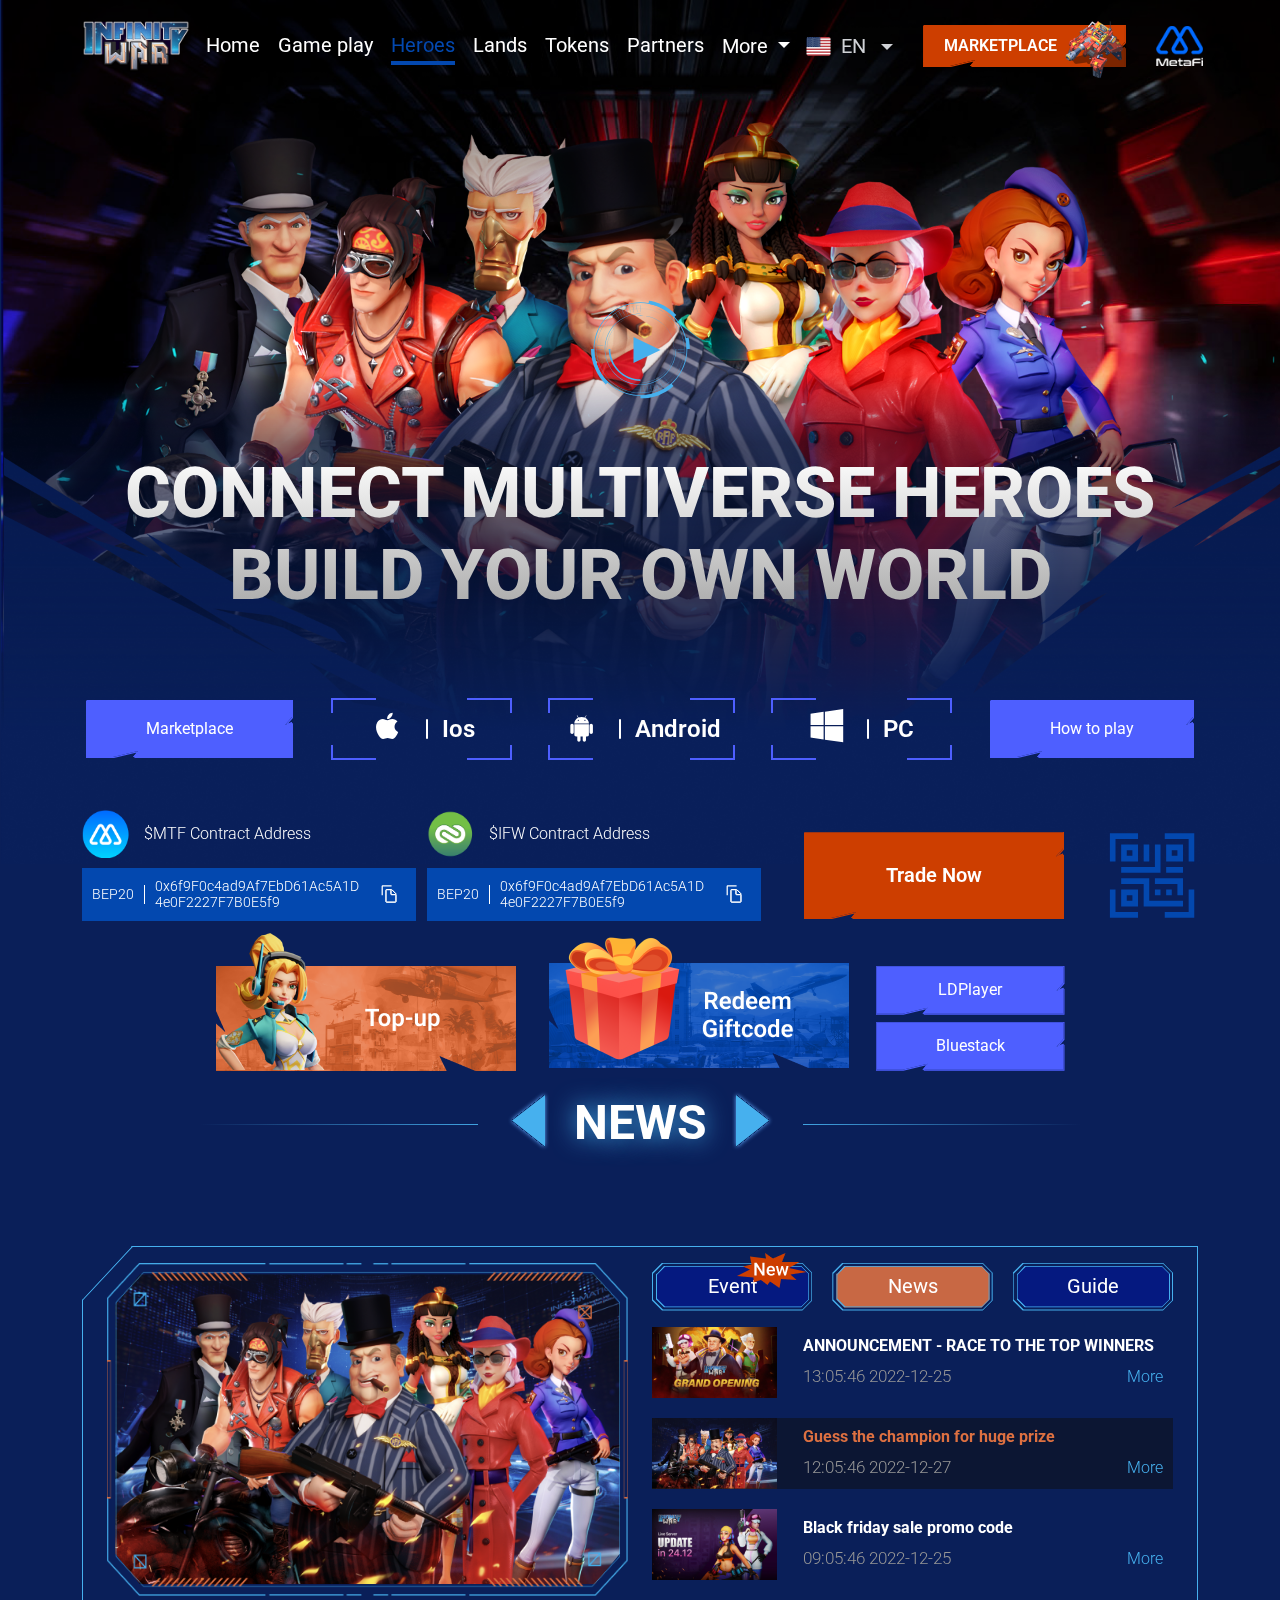
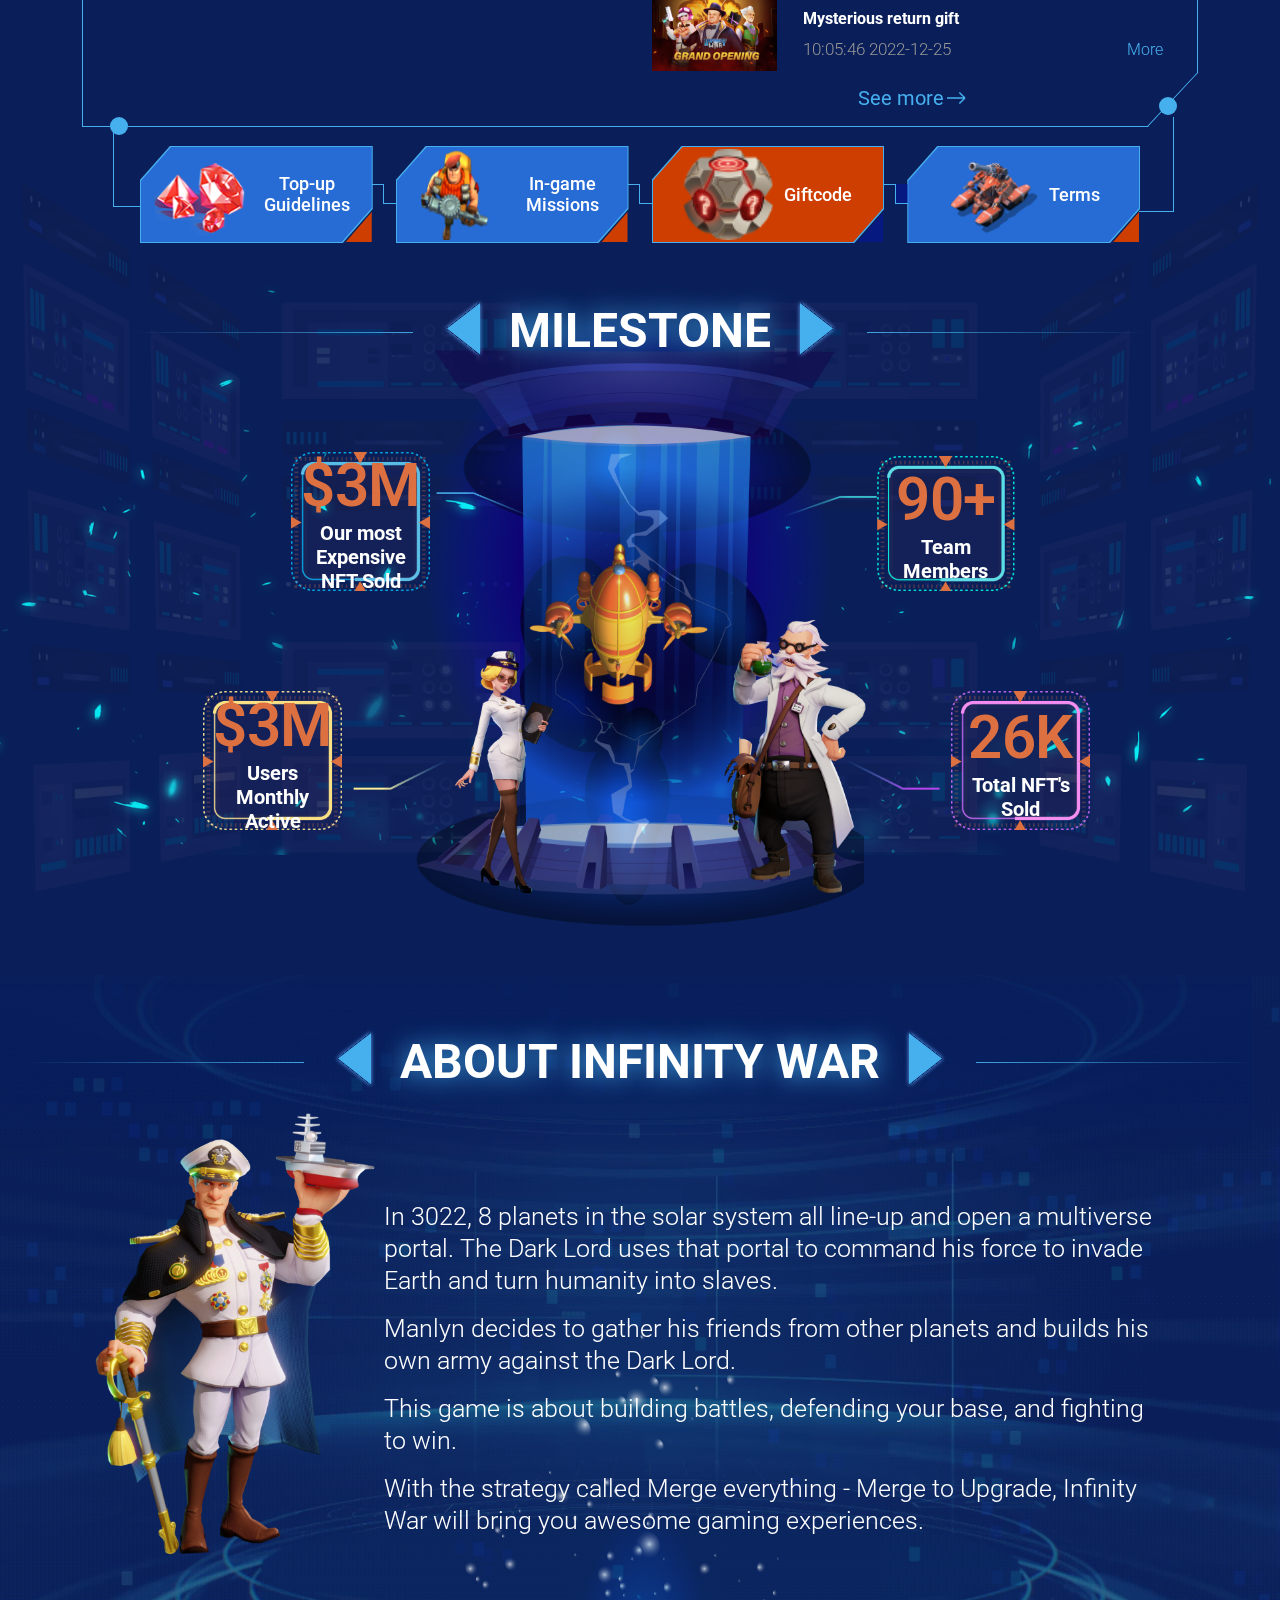
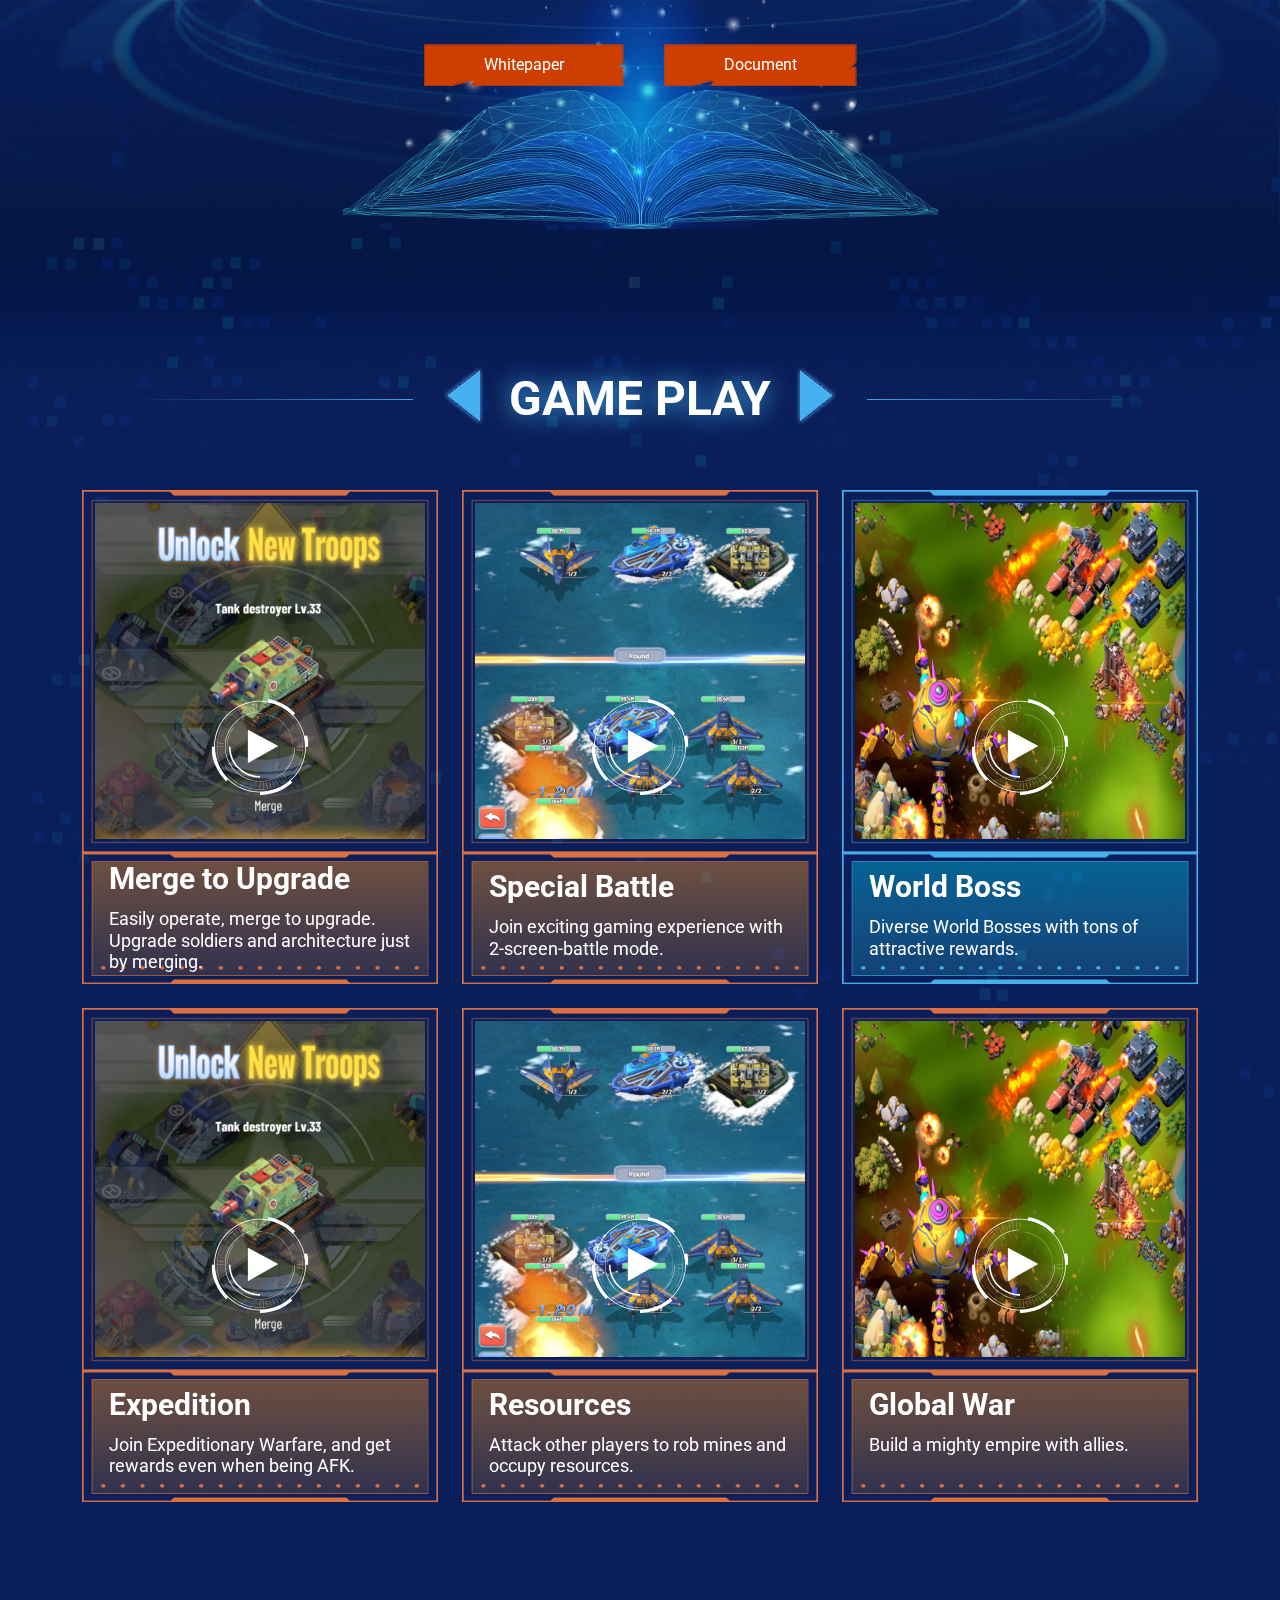
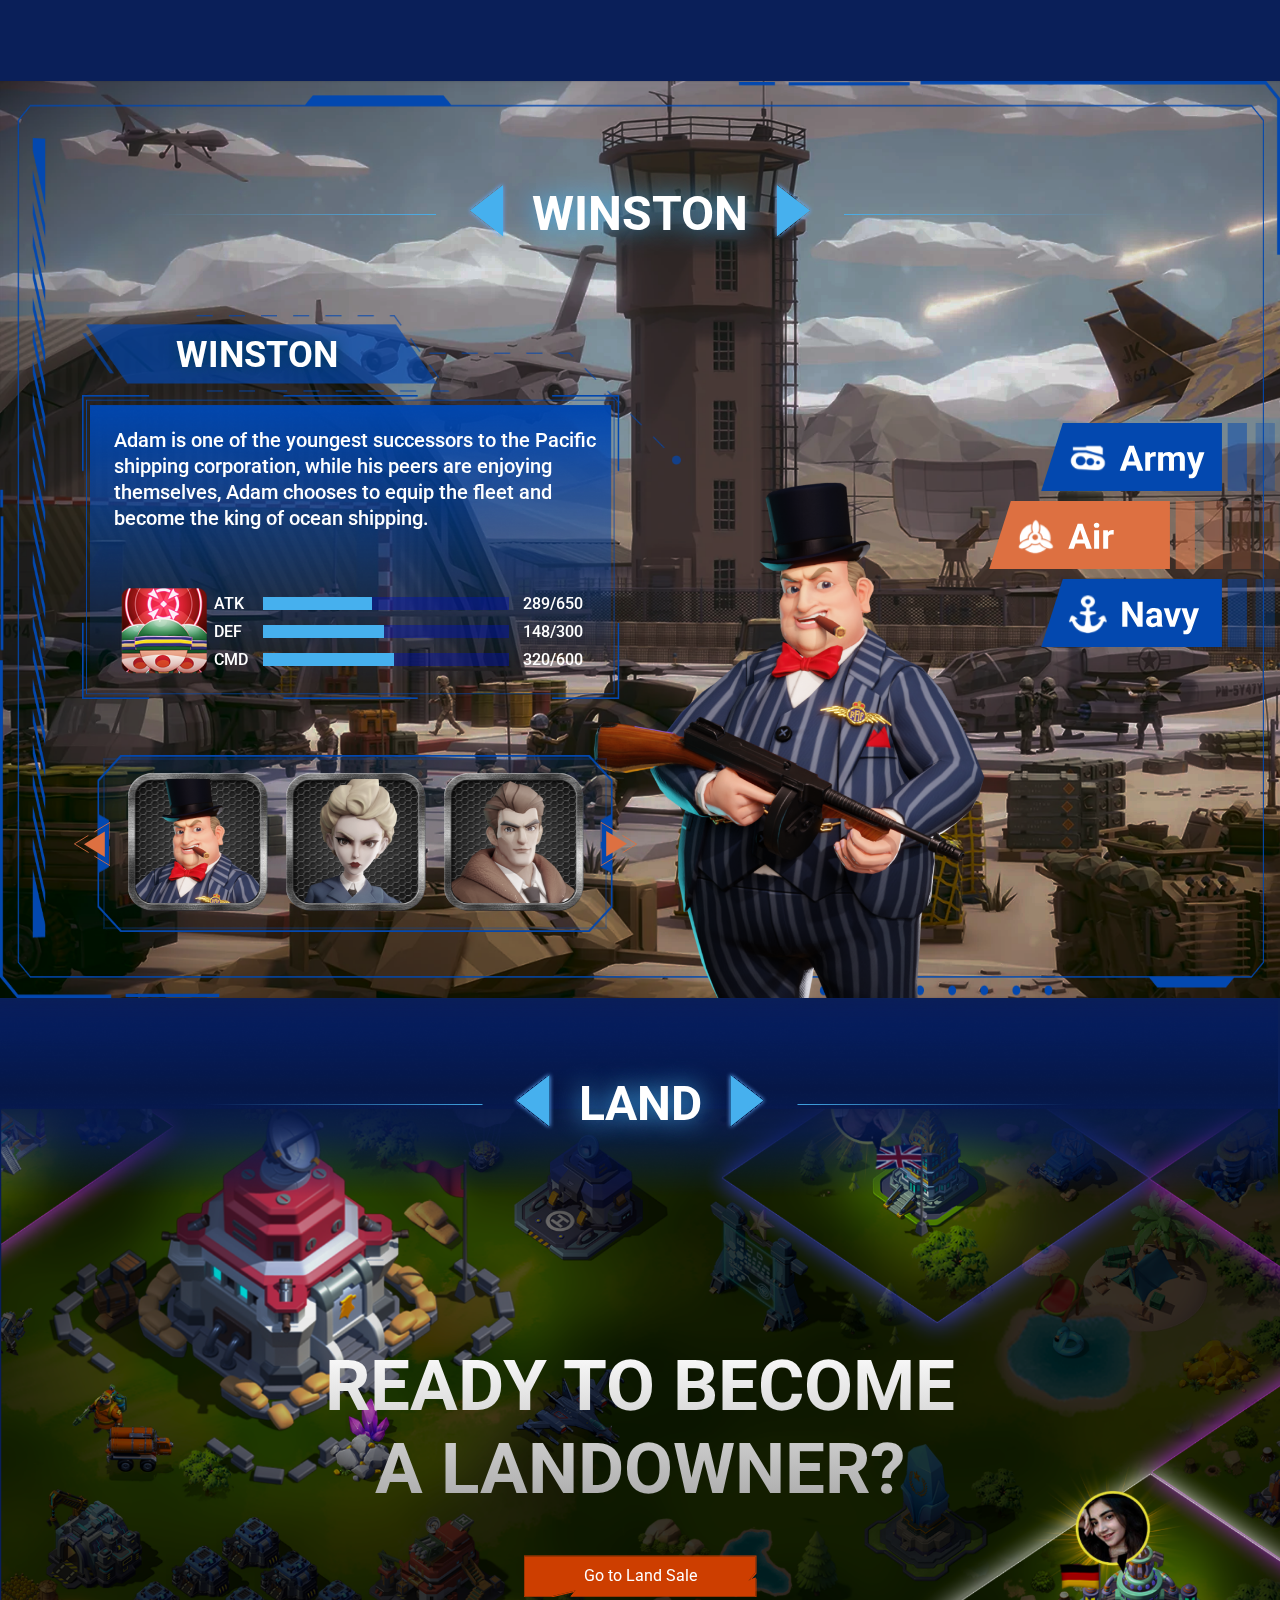
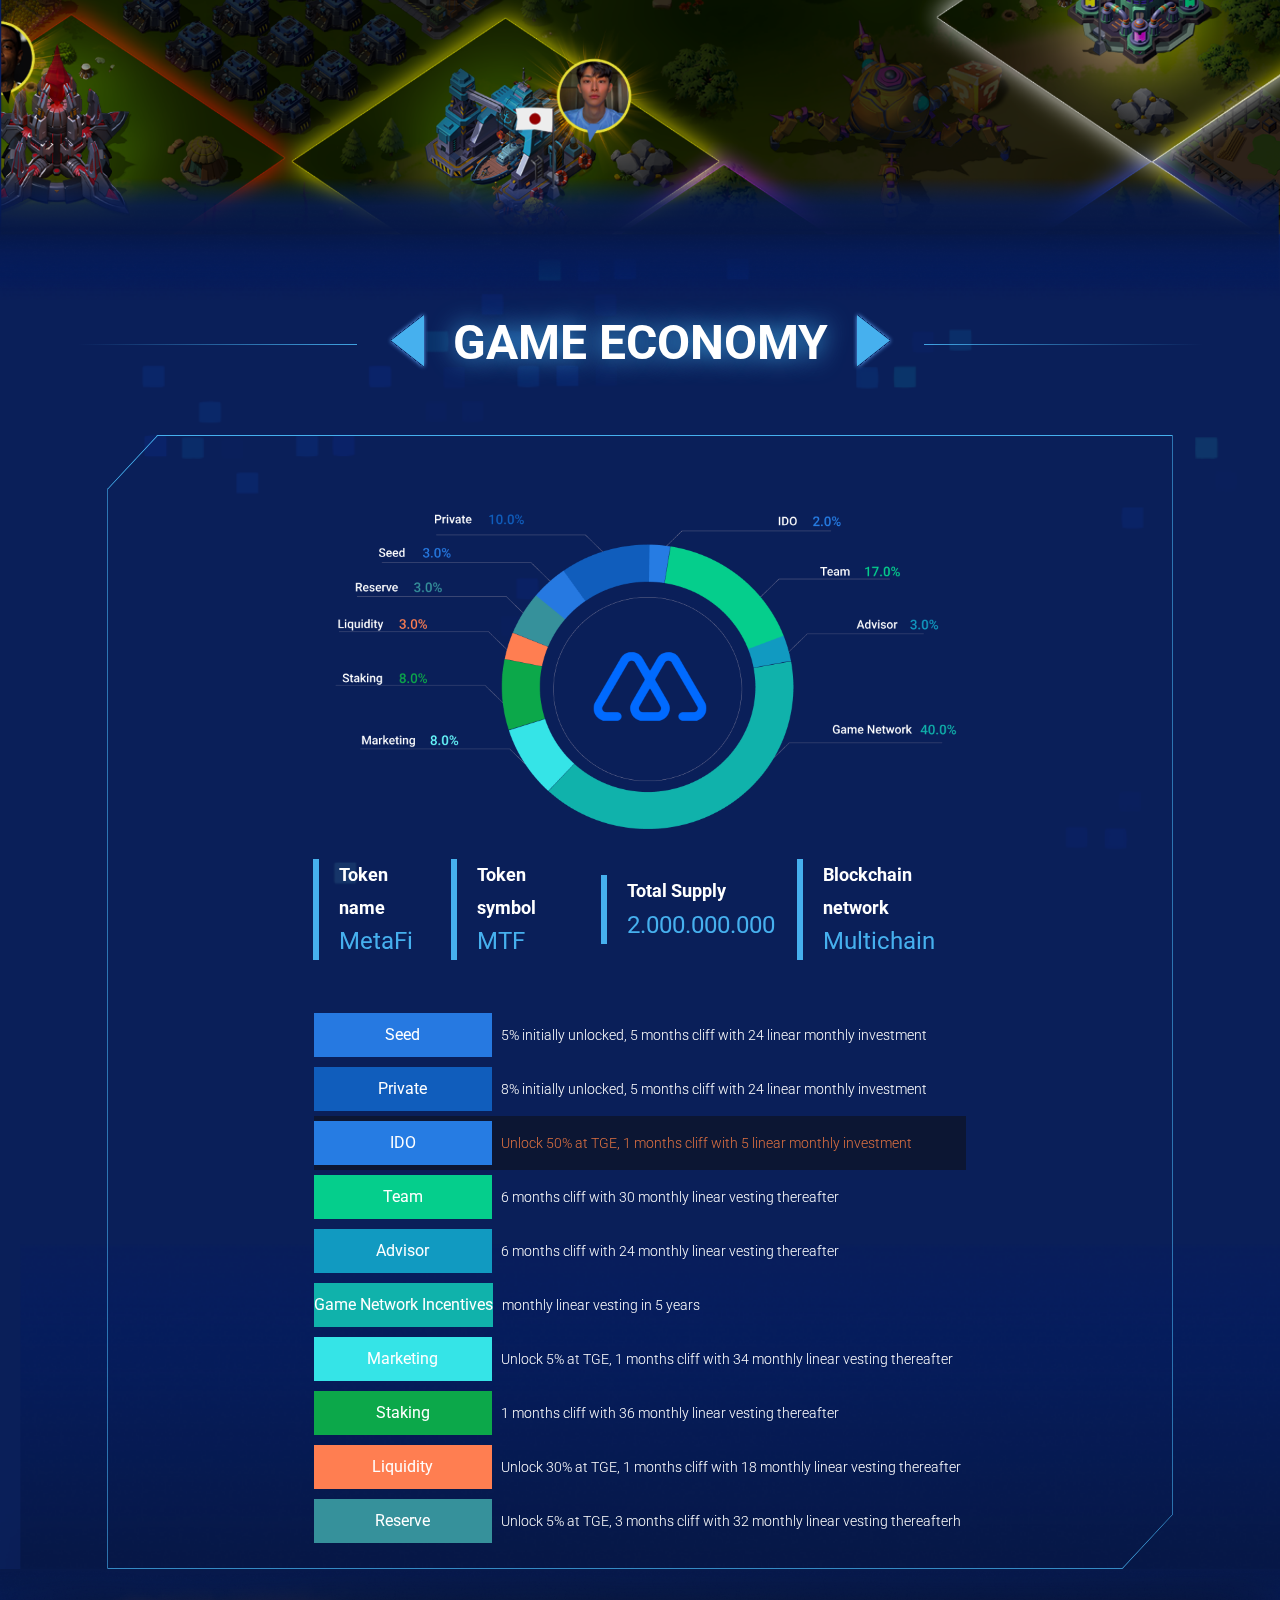
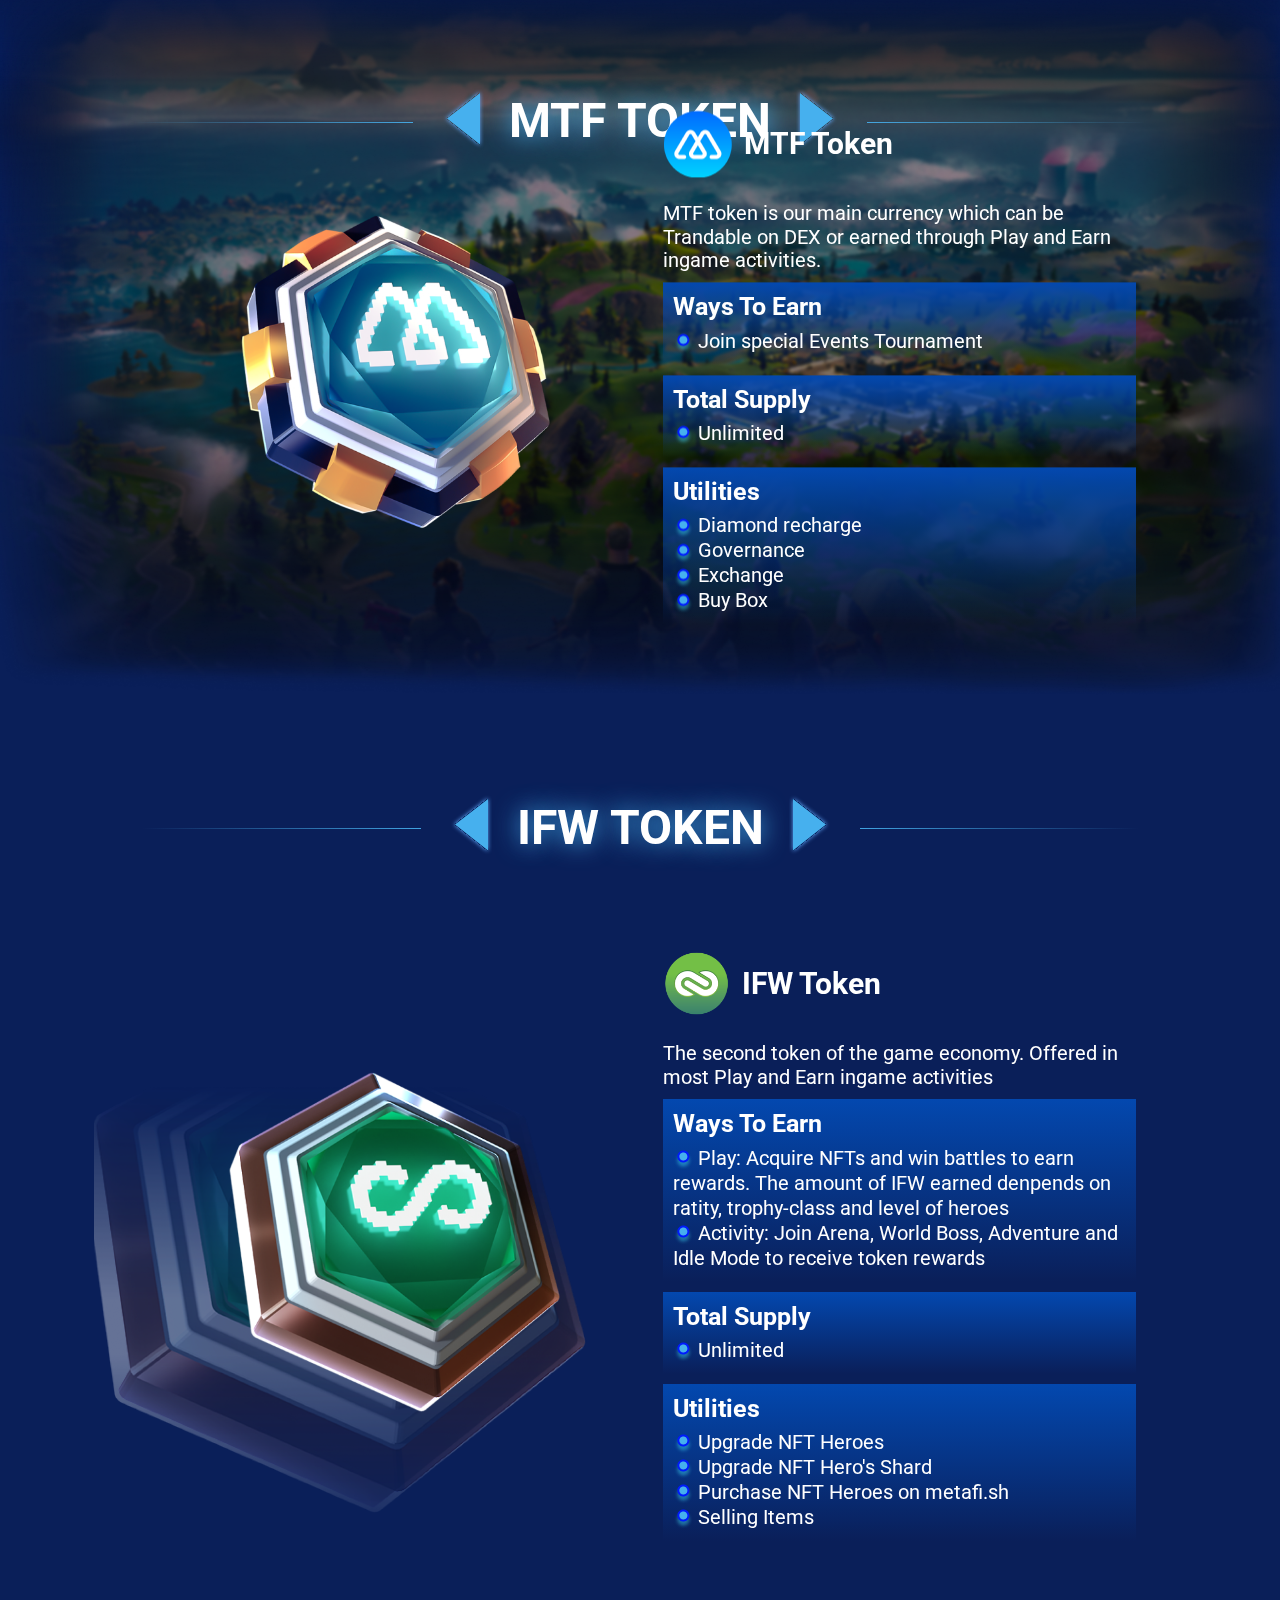
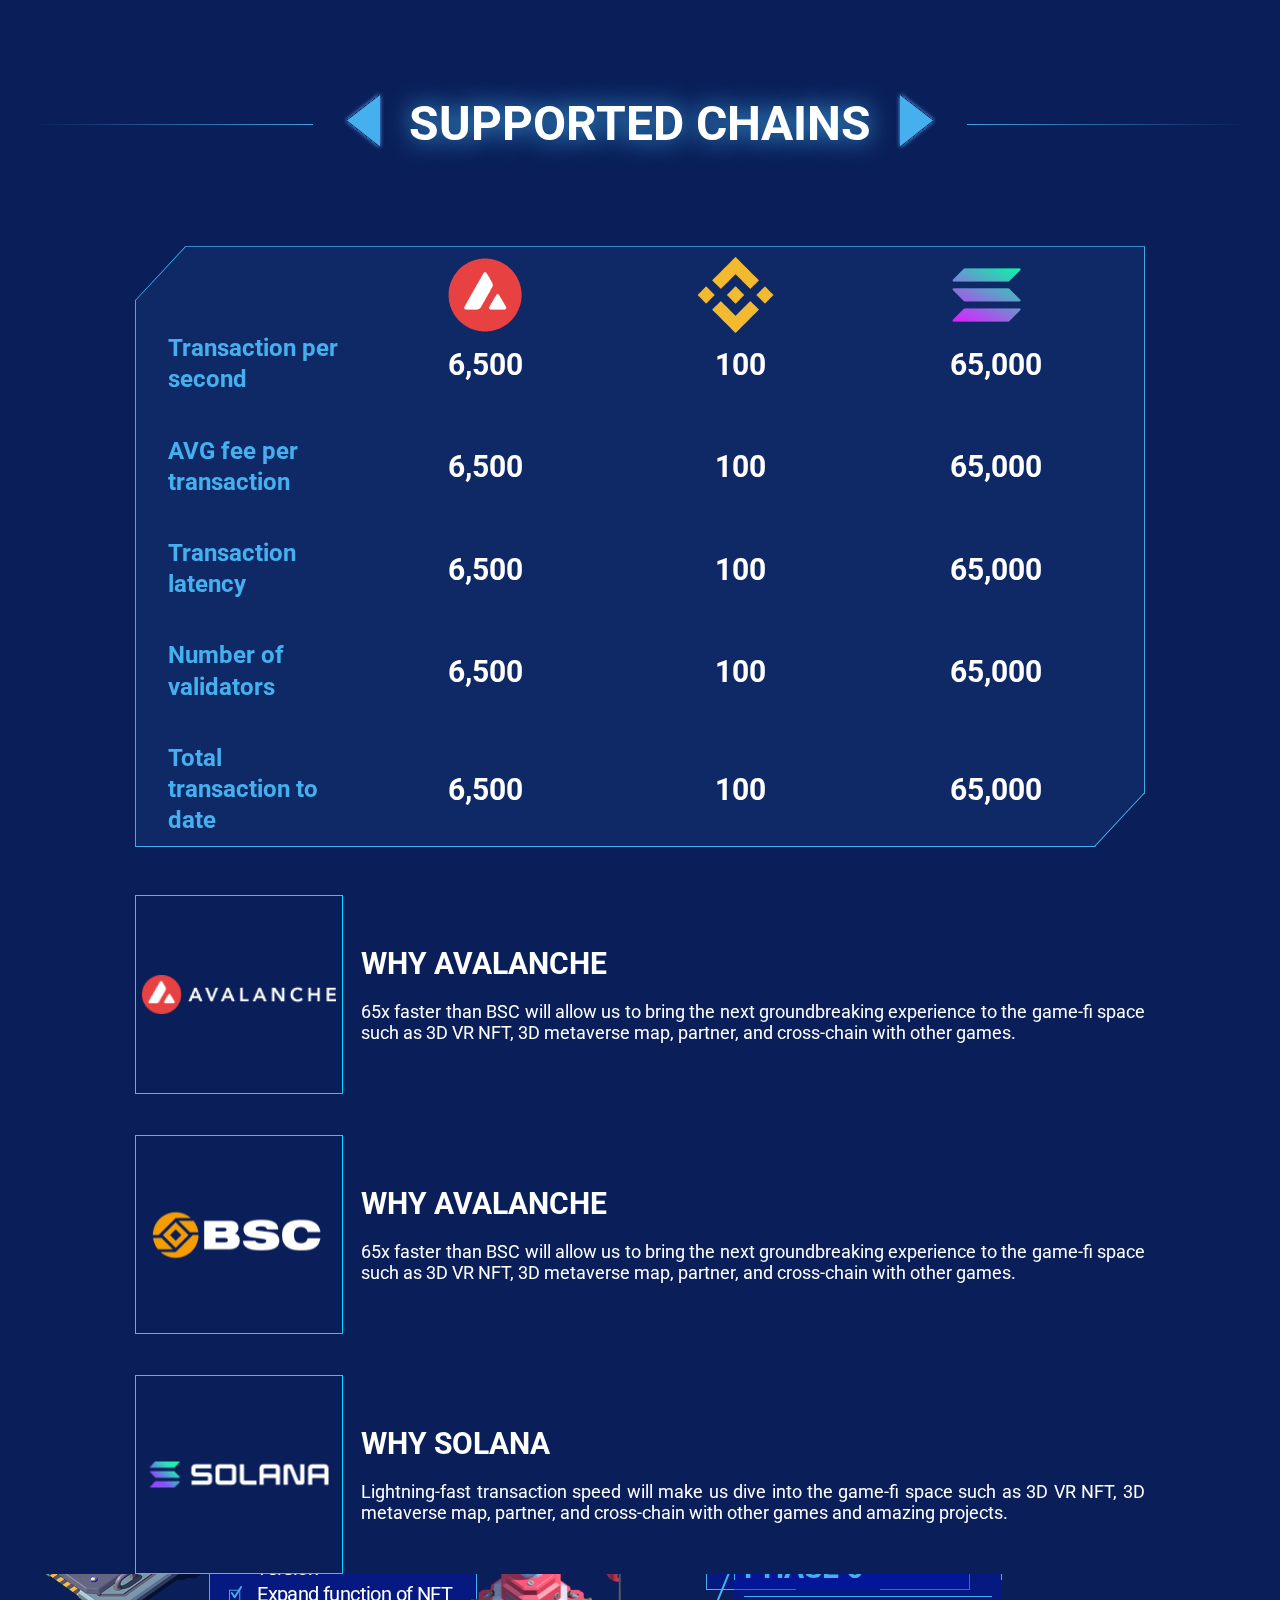
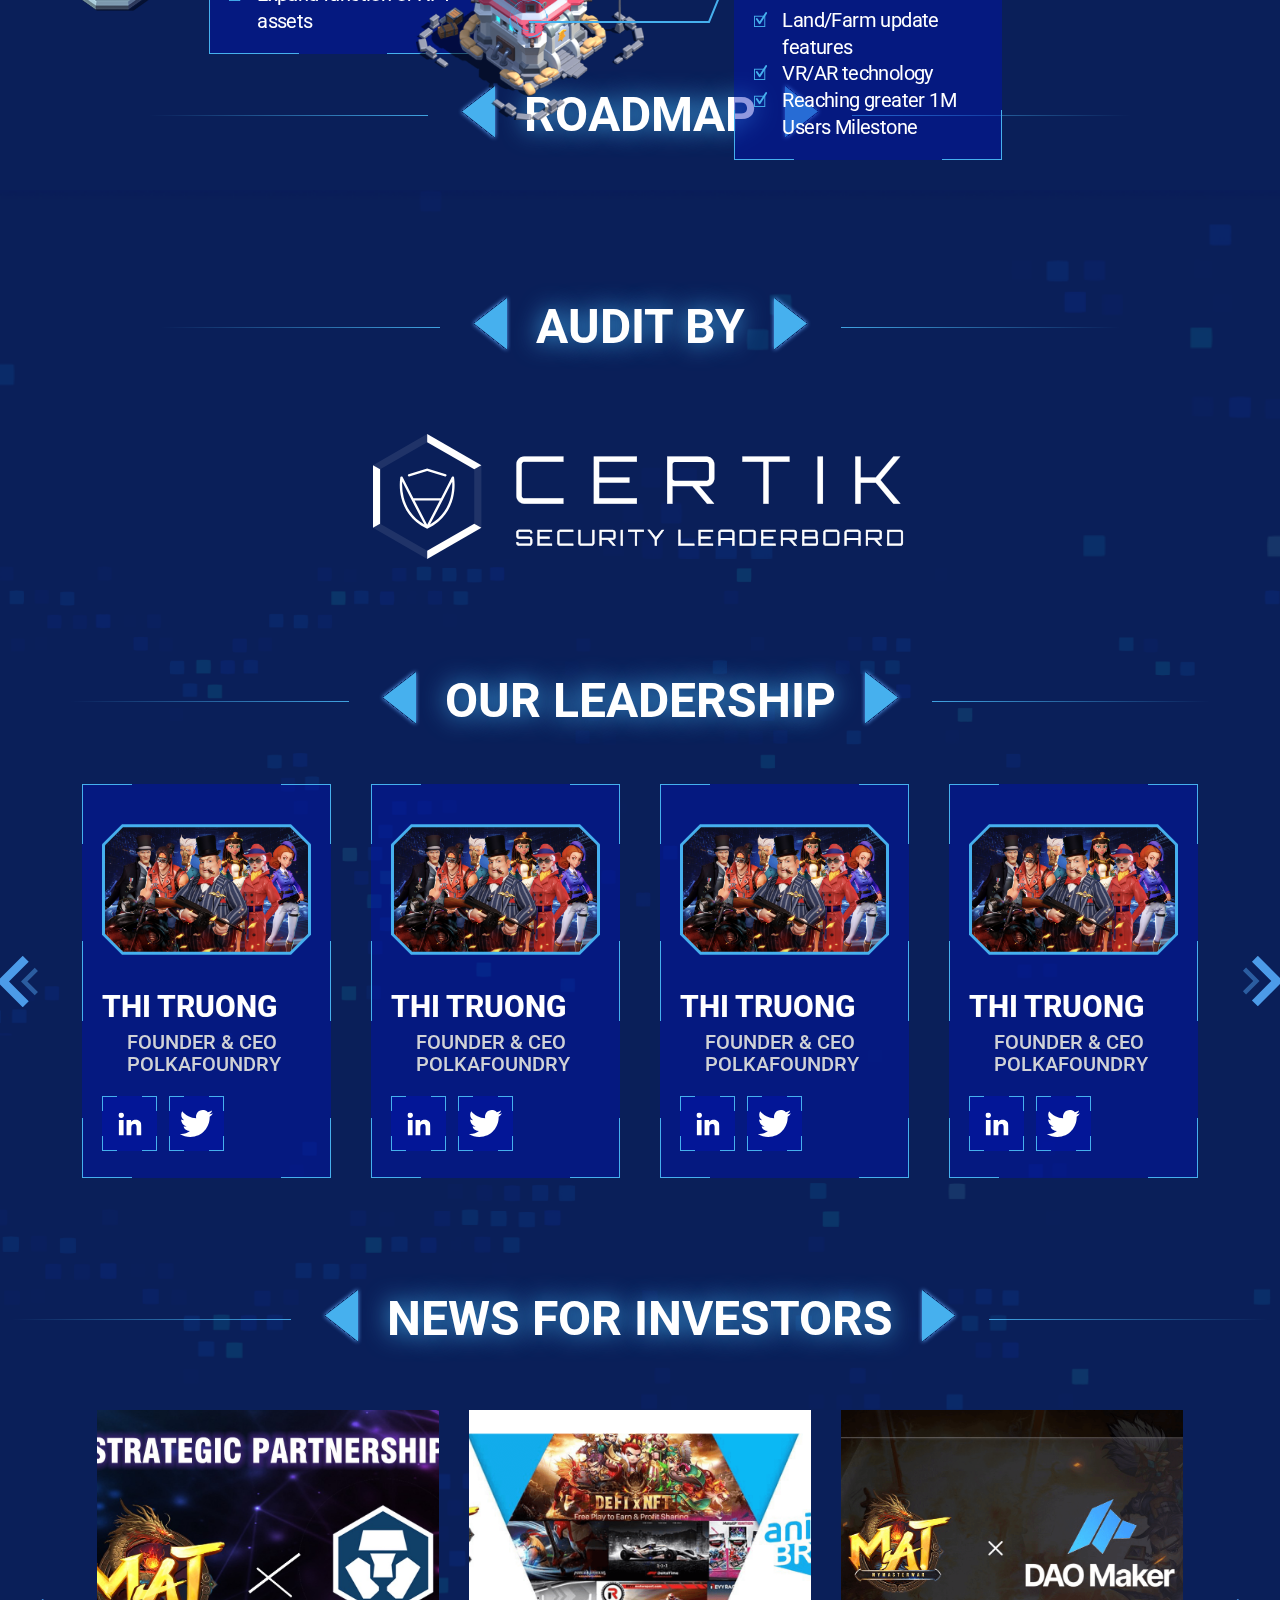
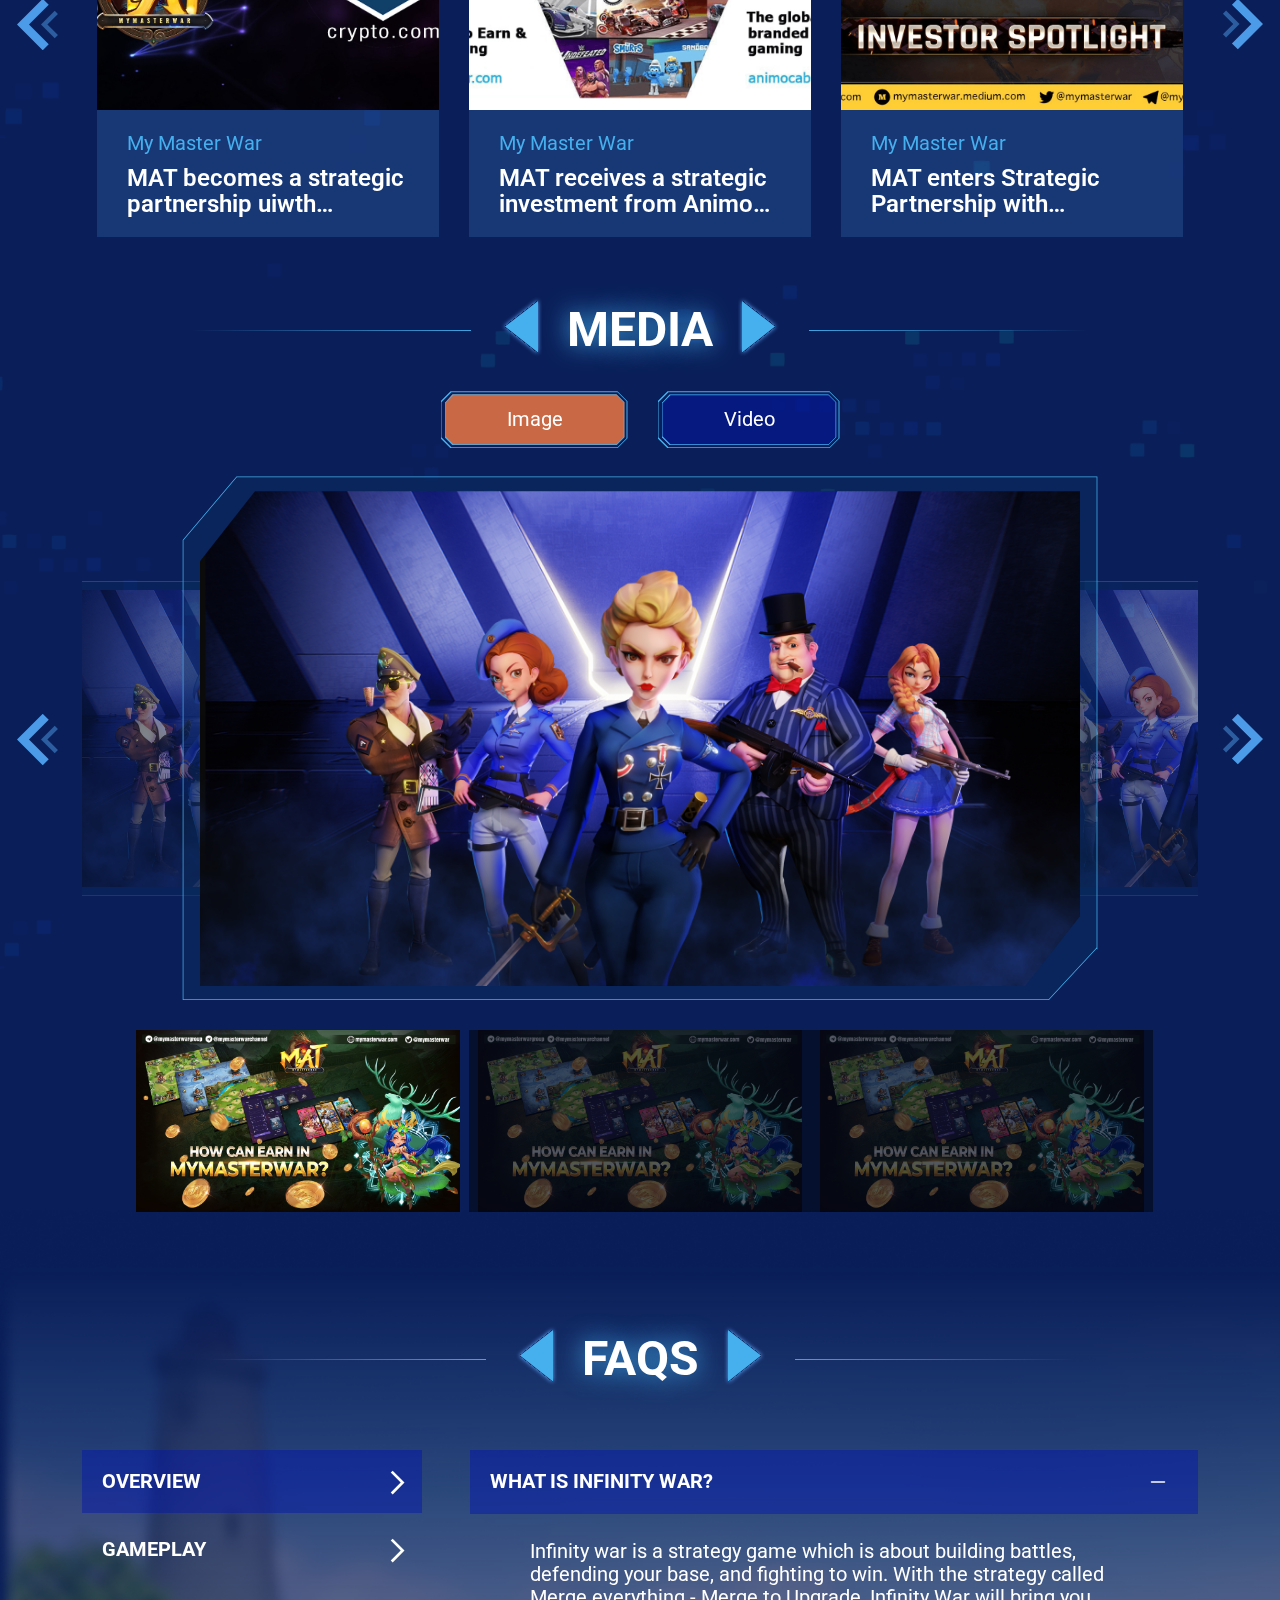
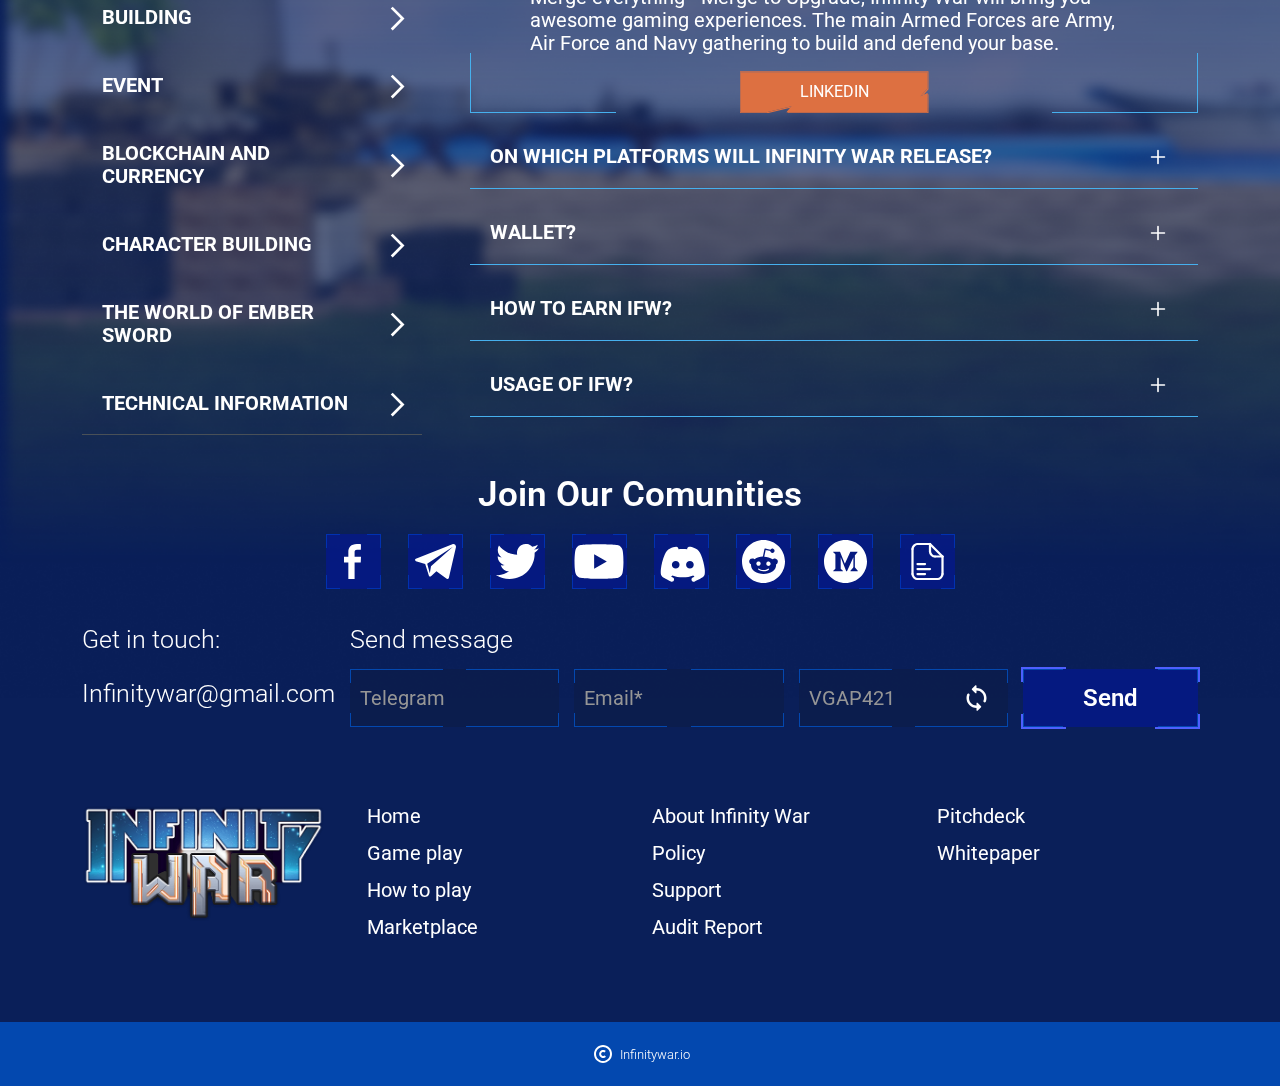
==== commit ea9d163a: "update comment faqs" ====
--- a/index.html
+++ b/index.html
@@ -145,7 +145,7 @@
                 </li>
               </ul>
             </div>
-            <a href="#" class="btn btn-warning iw-header-marketplace">
+            <a href="http://market.metafi.gg/" target="_blank" class="btn btn-warning iw-header-marketplace">
               <span>Marketplace</span>
               <img src="assets/images/button-dc.png" alt="" />
             </a>
@@ -170,7 +170,7 @@
       </div>
       <div class="iw-banner-inner">
         <div class="container">
-          <button type="button">
+          <button type="button" id="PlayVideo">
             <svg
               width="121"
               height="120"
@@ -470,7 +470,7 @@
                     />
                   </div>
 
-                  <div class="iw-news-slider">
+                  <!-- <div class="iw-news-slider">
                     <div class="news-slider-item">
                       <img
                         src="assets/images/news-slider-image-1.png"
@@ -513,7 +513,7 @@
                         class="news-slider-image"
                       />
                     </div>
-                  </div>
+                  </div> -->
                 </div>
               </div>
               <div class="col-xl-6 col-12">
@@ -1896,7 +1896,7 @@
     </section>
 
     <!-- OUR ADVISORS -->
-    <section class="iw-advisors">
+    <!-- <section class="iw-advisors">
       <div class="container">
         <div class="iw-section-title">
           <img src="assets/images/title-left.svg" alt="" />
@@ -1946,10 +1946,10 @@
           </div>
         </div>
       </div>
-    </section>
+    </section> -->
 
     <!-- PARTNERS -->
-    <section class="iw-partners" id="section-partners">
+    <!-- <section class="iw-partners" id="section-partners">
       <div class="container">
         <div class="iw-section-title">
           <img src="assets/images/title-left.svg" alt="" />
@@ -2000,7 +2000,7 @@
           </div>
         </div>
       </div>
-    </section>
+    </section> -->
 
     <!-- NEWS FOR INVESTORS -->
     <section class="iw-news">
@@ -2194,7 +2194,7 @@
                   aria-controls="faqcat1-tab-pane"
                   aria-selected="true"
                 >
-                  Game overview
+                 overview
                 </button>
               </li>
               <li class="nav-item" role="presentation">
@@ -2208,7 +2208,7 @@
                   aria-controls="faqcat2-tab-pane"
                   aria-selected="false"
                 >
-                  collectibles
+                  Gameplay
                 </button>
               </li>
               <li class="nav-item" role="presentation">
@@ -2222,7 +2222,7 @@
                   aria-controls="faqcat3-tab-pane"
                   aria-selected="false"
                 >
-                  Land
+                Building
                 </button>
               </li>
               <li class="nav-item" role="presentation">
@@ -2236,7 +2236,7 @@
                   aria-controls="faqcat4-tab-pane"
                   aria-selected="false"
                 >
-                  Land sales
+                Event
                 </button>
               </li>
               <li class="nav-item" role="presentation">
@@ -2299,6 +2299,7 @@
           </div>
           <div class="col-lg-8">
             <div class="tab-content" id="faqsTabContent">
+              <!-- Overview -->
               <div
                 class="tab-pane fade show active"
                 id="faqcat1-tab-pane"
@@ -2310,96 +2311,29 @@
                   <div class="accordion-item">
                     <h2 class="accordion-header">
                       <button
-                        class="accordion-button collapsed"
+                        class="accordion-button"
                         type="button"
                         data-bs-toggle="collapse"
                         data-bs-target="#collapse1"
-                        aria-expanded="false"
+                        aria-expanded="true"
                         aria-controls="collapse1"
                       >
-                        ON WHICH PLATFORMS WILL INFINITY WAR RELEASE?
+                      WHAT IS INFINITY WAR?
                       </button>
                     </h2>
                     <div
                       id="collapse1"
-                      class="accordion-collapse collapse"
-                      data-bs-parent="#accordionFaq1"
-                    >
-                      <div class="accordion-body">...</div>
-                    </div>
-                  </div>
-
-                  <div class="accordion-item">
-                    <h2 class="accordion-header">
-                      <button
-                        class="accordion-button collapsed"
-                        type="button"
-                        data-bs-toggle="collapse"
-                        data-bs-target="#collapse2"
-                        aria-expanded="false"
-                        aria-controls="collapse2"
-                      >
-                        WHEN WILL INFINITY WAR RELEASE?
-                      </button>
-                    </h2>
-                    <div
-                      id="collapse2"
-                      class="accordion-collapse collapse"
-                      data-bs-parent="#accordionFaq1"
-                    >
-                      <div class="accordion-body">...</div>
-                    </div>
-                  </div>
-
-                  <div class="accordion-item">
-                    <h2 class="accordion-header">
-                      <button
-                        class="accordion-button collapsed"
-                        type="button"
-                        data-bs-toggle="collapse"
-                        data-bs-target="#collapse3"
-                        aria-expanded="false"
-                        aria-controls="collapse3"
-                      >
-                        WHAT IS A TECHNICAL TEST AND HOW CAN I PARTICIPATE IN
-                        FUTURE TESTS?
-                      </button>
-                    </h2>
-                    <div
-                      id="collapse3"
-                      class="accordion-collapse collapse"
-                      data-bs-parent="#accordionFaq1"
-                    >
-                      <div class="accordion-body">...</div>
-                    </div>
-                  </div>
-
-                  <div class="accordion-item">
-                    <h2 class="accordion-header">
-                      <button
-                        class="accordion-button"
-                        type="button"
-                        data-bs-toggle="collapse"
-                        data-bs-target="#collapse4"
-                        aria-expanded="true"
-                        aria-controls="collapse4"
-                      >
-                        WHAT IS INFINITY WAR?
-                      </button>
-                    </h2>
-                    <div
-                      id="collapse4"
                       class="accordion-collapse collapse show"
                       data-bs-parent="#accordionFaq1"
                     >
                       <div class="accordion-body">
                         <p>
-                          Infinity war is a strategy game which is about
-                          building battles, defending your base, and fighting to
-                          win. With the strategy called Merge everything - Merge
-                          to Upgrade, Infinity War will bring you awesome gaming
-                          experiences. The main Armed Forces are Army, Air Force
-                          and Navy gathering to build and defend your base.
+                          Infinity war is a strategy game which is about building 
+                          battles, defending your base, and fighting to win. With 
+                          the strategy called Merge everything - Merge to Upgrade, 
+                          Infinity War will bring you awesome gaming experiences. 
+                          The main Armed Forces are Army, Air Force and Navy gathering 
+                          to build and defend your base.
                         </p>
                         <div class="text-center" style="margin-bottom: -26px">
                           <a
@@ -2420,11 +2354,132 @@
                         class="accordion-button collapsed"
                         type="button"
                         data-bs-toggle="collapse"
+                        data-bs-target="#collapse2"
+                        aria-expanded="false"
+                        aria-controls="collapse2"
+                      >
+                      ON WHICH PLATFORMS WILL INFINITY WAR RELEASE?
+                      </button>
+                    </h2>
+                    <div
+                      id="collapse2"
+                      class="accordion-collapse collapse"
+                      data-bs-parent="#accordionFaq1"
+                    >
+                      <div class="accordion-body">
+                        <p>
+                          Just a regular iOS/Android phone or a PC/laptop with a 
+                          stable internet connection is enough to play Infinity War.
+                        </p>
+                        <div class="text-center" style="margin-bottom: -26px">
+                          <a
+                            href="#"
+                            target="_blank"
+                            class="iw-btn btn btn-warning"
+                          >
+                            <span>LINKEDIN</span>
+                          </a>
+                        </div>
+                      </div>
+                    </div>
+                  </div>
+
+                  <div class="accordion-item">
+                    <h2 class="accordion-header">
+                      <button
+                        class="accordion-button collapsed"
+                        type="button"
+                        data-bs-toggle="collapse"
+                        data-bs-target="#collapse3"
+                        aria-expanded="false"
+                        aria-controls="collapse3"
+                      >
+                      WALLET?
+                      </button>
+                    </h2>
+                    <div
+                      id="collapse3"
+                      class="accordion-collapse collapse"
+                      data-bs-parent="#accordionFaq1"
+                    >
+                      <div class="accordion-body">
+                        <p>
+                          To receive IFW (Infinity War) Tokens earned in the 
+                          game and to buy/sell NFT Heroes on the Marketplace, 
+                          users need a digital wallet.
+                        </p>
+                        <p>
+                          Currently supported digital wallets include MetaMask, 
+                          and we will support other wallets in the future.
+                        </p>
+                        <p>
+                          MetaMask can be used on both desktop and mobile devices.
+                        </p>
+                        <div class="text-center" style="margin-bottom: -26px">
+                          <a
+                            href="#"
+                            target="_blank"
+                            class="iw-btn btn btn-warning"
+                          >
+                            <span>LINKEDIN</span>
+                          </a>
+                        </div>
+                      </div>
+                    </div>
+                  </div>
+
+                  <div class="accordion-item">
+                    <h2 class="accordion-header">
+                      <button
+                        class="accordion-button collapsed"
+                        type="button"
+                        data-bs-toggle="collapse"
+                        data-bs-target="#collapse4"
+                        aria-expanded="false"
+                        aria-controls="collapse4"
+                      >
+                      HOW TO EARN IFW?
+                      </button>
+                    </h2>
+                    <div
+                      id="collapse4"
+                      class="accordion-collapse collapse"
+                      data-bs-parent="#accordionFaq1"
+                    >
+                      <div class="accordion-body">
+                        <p>
+                          Play: Collect NFTs and win battles to earn rewards. 
+                          The amount of IFW earned depends on the rarity, cup rank, 
+                          and level of the hero.
+                        </p>
+                        <p>
+                          Activities: Participate in Arena, World Boss, Adventure, 
+                          and Idle Mode to earn token rewards.
+                        </p>
+                        <div class="text-center" style="margin-bottom: -26px">
+                          <a
+                            href="#"
+                            target="_blank"
+                            class="iw-btn btn btn-warning"
+                          >
+                            <span>LINKEDIN</span>
+                          </a>
+                        </div>
+                      </div>
+                    </div>
+                  </div>
+
+                  <div class="accordion-item">
+                    <h2 class="accordion-header">
+                      <button
+                        class="accordion-button collapsed"
+                        type="button"
+                        data-bs-toggle="collapse"
                         data-bs-target="#collapse5"
                         aria-expanded="false"
                         aria-controls="collapse5"
                       >
-                        WILL Infinity War BE PAY TO WIN?
+                      Usage of IFW?
                       </button>
                     </h2>
                     <div
@@ -2432,12 +2487,38 @@
                       class="accordion-collapse collapse"
                       data-bs-parent="#accordionFaq1"
                     >
-                      <div class="accordion-body">...</div>
-                    </div>
-                  </div>
-                </div>
-              </div>
-
+                      <div class="accordion-body">
+                        <p>
+                          Buy NFT Heroes: Use IFW tokens to purchase NFT Heroes on the marketplace.
+                        </p>
+                        <p>
+                          Upgrade Heroes: Spend IFW tokens to upgrade your NFT Heroes.
+                        </p>
+                        <p>
+                          Participate in Events: Use IFW tokens to enter special in-game events or challenges.
+                        </p>
+                        <p>
+                          Marketplace Transactions: Buy and sell items or Heroes on the marketplace using IFW tokens.
+                        </p>
+                        <p>
+                          Staking & Rewards: Stake IFW tokens to earn additional rewards or bonuses.
+                        </p>
+                        <div class="text-center" style="margin-bottom: -26px">
+                          <a
+                            href="#"
+                            target="_blank"
+                            class="iw-btn btn btn-warning"
+                          >
+                            <span>LINKEDIN</span>
+                          </a>
+                        </div>
+                      </div>
+                    </div>
+                  </div>
+                </div>
+              </div>
+
+              <!-- Gameplay -->
               <div
                 class="tab-pane fade"
                 id="faqcat2-tab-pane"
@@ -2445,9 +2526,332 @@
                 aria-labelledby="faqcat2-tab"
                 tabindex="0"
               >
-                222
-              </div>
-
+                <div class="accordion" id="accordionFaq2">
+                  <div class="accordion-item">
+                    <h2 class="accordion-header">
+                      <button
+                        class="accordion-button"
+                        type="button"
+                        data-bs-toggle="collapse"
+                        data-bs-target="#collapse1"
+                        aria-expanded="true"
+                        aria-controls="collapse1"
+                      >
+                      Construction
+                      </button>
+                    </h2>
+                    <div
+                      id="collapse1"
+                      class="accordion-collapse collapse show"
+                      data-bs-parent="#accordionFaq2"
+                    >
+                      <div class="accordion-body">
+                        <p>
+                          Accessing Construction: Click the “Construction” button located 
+                          at the bottom-left corner of the screen to view the buildings 
+                          you can construct. New buildings unlock as your character’s level 
+                          increases (e.g., Weapon Workshop, Coin Mine, Shipyard, Banners, etc.).
+                        </p>
+                        <div class="text-center" style="margin-bottom: -26px">
+                          <a
+                            href="#"
+                            target="_blank"
+                            class="iw-btn btn btn-warning"
+                          >
+                            <span>LINKEDIN</span>
+                          </a>
+                        </div>
+                      </div>
+                    </div>
+                  </div>
+
+                  <div class="accordion-item">
+                    <h2 class="accordion-header">
+                      <button
+                        class="accordion-button collapsed"
+                        type="button"
+                        data-bs-toggle="collapse"
+                        data-bs-target="#collapse2"
+                        aria-expanded="false"
+                        aria-controls="collapse2"
+                      >
+                      WORLD MAP
+                      </button>
+                    </h2>
+                    <div
+                      id="collapse2"
+                      class="accordion-collapse collapse"
+                      data-bs-parent="#accordionFaq2"
+                    >
+                      <div class="accordion-body">
+                        <p>
+                          Entering the World Map: Click on “World” to access the world map. 
+                          This map shows your main base, enemy bases, and other military
+                          outposts, with coordinates displayed for quick navigation
+                        </p>
+                        <p>
+                          Attacking Outposts: Players can attack outposts near their fortress 
+                          to gain loot. Troops and Heroes will move to the target, attack, and 
+                          return with loot.
+                        </p>
+                        <p>
+                          Navigating with Minimap: The minimap displays your current location. 
+                          Clicking on coordinates allows players to quickly move to their base 
+                          or other key areas.
+                        </p>
+                        <p>
+                          Radar Feature: Enter the Radar interface to receive missions to attack 
+                          outposts and earn rewards like upgrading materials.
+                        </p>
+                        <p>
+                          City Skins: Customize the appearance of your base with different skins, 
+                          which also enhance your character's attributes.
+                        </p>
+                        <p>
+                          Toggle Extra UI Elements: Click to hide or show additional UI elements 
+                          on the screen for a cleaner interface.
+                        </p>
+                        <div class="text-center" style="margin-bottom: -26px">
+                          <a
+                            href="#"
+                            target="_blank"
+                            class="iw-btn btn btn-warning"
+                          >
+                            <span>LINKEDIN</span>
+                          </a>
+                        </div>
+                      </div>
+                    </div>
+                  </div>
+
+                  <div class="accordion-item">
+                    <h2 class="accordion-header">
+                      <button
+                        class="accordion-button collapsed"
+                        type="button"
+                        data-bs-toggle="collapse"
+                        data-bs-target="#collapse3"
+                        aria-expanded="false"
+                        aria-controls="collapse3"
+                      >
+                      Heroes
+                      </button>
+                    </h2>
+                    <div
+                      id="collapse3"
+                      class="accordion-collapse collapse"
+                      data-bs-parent="#accordionFaq2"
+                    >
+                      <div class="accordion-body">
+                        <p>
+                          Accessing Heroes: Click the “Heroes” button to see your 
+                          available Heroes, categorized by color: Orange, Purple, 
+                          and Blue. Each Hero has a specific role: Navy, Army, or Air Force.
+                          <ul>
+                            <li>Combat Power: Upgrading Heroes increases their combat power.</li>
+                            <li>Attributes: Heroes have Combat, Defense, and Command stats.</li>
+                            <li>Skills: Unlock new skills at levels 0, 20, 60, and 80.</li>
+                            <li>Biography: Each Hero has a unique backstory.</li>
+                          </ul>
+                        </p>
+                        <p>
+                          Hero Combinations: Collecting all Heroes in a set increases character attributes.
+                        </p>
+                        <p>
+                          Summoning Heroes:
+                            <ul>
+                              <li>Regular Summon: Provides Purple & Blue Heroes.</li>
+                              <li>Elite Summon: Provides Orange & Purple Heroes.</li>
+                              <li>
+                                Branch Summons: Focuses on specific Hero types.
+                                <ul>
+                                  <li>Air Force Summon: Only Air Force Heroes.</li>
+                                  <li>Army Summon: Only Army Heroes.</li>
+                                  <li>Navy Summon: Only Navy Heroes.</li>
+                                </ul>
+                              </li>
+                            </ul>
+                        </p>
+                        <div class="text-center" style="margin-bottom: -26px">
+                          <a
+                            href="#"
+                            target="_blank"
+                            class="iw-btn btn btn-warning"
+                          >
+                            <span>LINKEDIN</span>
+                          </a>
+                        </div>
+                      </div>
+                    </div>
+                  </div>
+
+                  <div class="accordion-item">
+                    <h2 class="accordion-header">
+                      <button
+                        class="accordion-button collapsed"
+                        type="button"
+                        data-bs-toggle="collapse"
+                        data-bs-target="#collapse4"
+                        aria-expanded="false"
+                        aria-controls="collapse4"
+                      >
+                      Inventory
+                      </button>
+                    </h2>
+                    <div
+                      id="collapse4"
+                      class="accordion-collapse collapse"
+                      data-bs-parent="#accordionFaq2"
+                    >
+                      <div class="accordion-body">
+                        <p>
+                          Accessing Inventory: Click the “Inventory” button to manage your 
+                          character’s items, including Special, Troops, Buildings, Heroes, 
+                          and Enhancement items.
+                        </p>
+                        <div class="text-center" style="margin-bottom: -26px">
+                          <a
+                            href="#"
+                            target="_blank"
+                            class="iw-btn btn btn-warning"
+                          >
+                            <span>LINKEDIN</span>
+                          </a>
+                        </div>
+                      </div>
+                    </div>
+                  </div>
+
+                  <div class="accordion-item">
+                    <h2 class="accordion-header">
+                      <button
+                        class="accordion-button collapsed"
+                        type="button"
+                        data-bs-toggle="collapse"
+                        data-bs-target="#collapse5"
+                        aria-expanded="false"
+                        aria-controls="collapse5"
+                      >
+                      Mail
+                      </button>
+                    </h2>
+                    <div
+                      id="collapse5"
+                      class="accordion-collapse collapse"
+                      data-bs-parent="#accordionFaq2"
+                    >
+                      <div class="accordion-body">
+                        <p>
+                          Mail Categories: Access system messages in the “Mail” menu, which includes:
+                          <ul>
+                            <li>Alliance</li>
+                            <li>Events</li>
+                            <li>System</li>
+                            <li>Battle Reports</li>
+                            <li>Resource Collection</li>
+                            <li>External Enemies</li>
+                            <li>Collections</li>
+                          </ul>
+                        </p>
+                        <div class="text-center" style="margin-bottom: -26px">
+                          <a
+                            href="#"
+                            target="_blank"
+                            class="iw-btn btn btn-warning"
+                          >
+                            <span>LINKEDIN</span>
+                          </a>
+                        </div>
+                      </div>
+                    </div>
+                  </div>
+
+                  <div class="accordion-item">
+                    <h2 class="accordion-header">
+                      <button
+                        class="accordion-button collapsed"
+                        type="button"
+                        data-bs-toggle="collapse"
+                        data-bs-target="#collapse6"
+                        aria-expanded="false"
+                        aria-controls="collapse6"
+                      >
+                      Alliance
+                      </button>
+                    </h2>
+                    <div
+                      id="collapse6"
+                      class="accordion-collapse collapse"
+                      data-bs-parent="#accordionFaq2"
+                    >
+                      <div class="accordion-body">
+                        <p>
+                          Joining or Creating an Alliance: Players can create or join an Alliance 
+                          to compete with others globally. Creating an Alliance costs 100 Rubies.
+                        </p>
+                        <p>
+                          Alliance Features:
+                          <ul>
+                            <li>
+                              Alliance Council: Members can request and give assistance. Assisting 
+                              earns 50 points, up to 1,000 points per day.
+                            </li>
+                            <li>Alliance Research (Tech Tree): Divided into Development, War, and Fortress branches.</li>
+                            <li>Alliance Shop: Sells items using Alliance points.</li>
+                            <li>Alliance Territory: Includes Fortresses, infrastructure, and relics, built with Alliance Coins.</li>
+                          </ul>
+                        </p>
+                        <div class="text-center" style="margin-bottom: -26px">
+                          <a
+                            href="#"
+                            target="_blank"
+                            class="iw-btn btn btn-warning"
+                          >
+                            <span>LINKEDIN</span>
+                          </a>
+                        </div>
+                      </div>
+                    </div>
+                  </div>
+
+                  <div class="accordion-item">
+                    <h2 class="accordion-header">
+                      <button
+                        class="accordion-button collapsed"
+                        type="button"
+                        data-bs-toggle="collapse"
+                        data-bs-target="#collapse7"
+                        aria-expanded="false"
+                        aria-controls="collapse7"
+                      >
+                      Social Features
+                      </button>
+                    </h2>
+                    <div
+                      id="collapse7"
+                      class="accordion-collapse collapse"
+                      data-bs-parent="#accordionFaq2"
+                    >
+                      <div class="accordion-body">
+                        <p>
+                          Adding Friends: Use the “Friends” interface to add other players.
+                        </p>
+                        <div class="text-center" style="margin-bottom: -26px">
+                          <a
+                            href="#"
+                            target="_blank"
+                            class="iw-btn btn btn-warning"
+                          >
+                            <span>LINKEDIN</span>
+                          </a>
+                        </div>
+                      </div>
+                    </div>
+                  </div>
+                </div>
+              </div>
+
+              <!-- Building -->
               <div
                 class="tab-pane fade"
                 id="faqcat3-tab-pane"
@@ -2455,9 +2859,590 @@
                 aria-labelledby="faqcat3-tab"
                 tabindex="0"
               >
-                333
-              </div>
-
+              <div class="accordion" id="accordionFaq3">
+                <div class="accordion-item">
+                  <h2 class="accordion-header">
+                    <button
+                      class="accordion-button"
+                      type="button"
+                      data-bs-toggle="collapse"
+                      data-bs-target="#collapse1"
+                      aria-expanded="true"
+                      aria-controls="collapse1"
+                    >
+                    Weapon Workshop
+                    </button>
+                  </h2>
+                  <div
+                    id="collapse1"
+                    class="accordion-collapse collapse show"
+                    data-bs-parent="#accordionFaq3"
+                  >
+                    <div class="accordion-body">
+                      <p>Purpose: Produces Army units.</p>
+                      <p>
+                        Upgrades: Two Weapon Workshops of the same level can merge to form a 
+                        higher-level workshop. Higher-level workshops produce stronger combat units.
+                      </p>
+                      <div class="text-center" style="margin-bottom: -26px">
+                        <a
+                          href="#"
+                          target="_blank"
+                          class="iw-btn btn btn-warning"
+                        >
+                          <span>LINKEDIN</span>
+                        </a>
+                      </div>
+                    </div>
+                  </div>
+                </div>
+
+                <div class="accordion-item">
+                  <h2 class="accordion-header">
+                    <button
+                      class="accordion-button collapsed"
+                      type="button"
+                      data-bs-toggle="collapse"
+                      data-bs-target="#collapse2"
+                      aria-expanded="false"
+                      aria-controls="collapse2"
+                    >
+                    Gold Mine
+                    </button>
+                  </h2>
+                  <div
+                    id="collapse2"
+                    class="accordion-collapse collapse"
+                    data-bs-parent="#accordionFaq3"
+                  >
+                    <div class="accordion-body">
+                      <p>
+                        Purpose: Generates Gold for players over time.
+                      </p>
+                      <p>
+                        Upgrades: Can be upgraded from a lower to a higher level, with higher-level mines producing more Gold.
+                      </p>
+                      <div class="text-center" style="margin-bottom: -26px">
+                        <a
+                          href="#"
+                          target="_blank"
+                          class="iw-btn btn btn-warning"
+                        >
+                          <span>LINKEDIN</span>
+                        </a>
+                      </div>
+                    </div>
+                  </div>
+                </div>
+
+                <div class="accordion-item">
+                  <h2 class="accordion-header">
+                    <button
+                      class="accordion-button collapsed"
+                      type="button"
+                      data-bs-toggle="collapse"
+                      data-bs-target="#collapse3"
+                      aria-expanded="false"
+                      aria-controls="collapse3"
+                    >
+                    Shipyard
+                    </button>
+                  </h2>
+                  <div
+                    id="collapse3"
+                    class="accordion-collapse collapse"
+                    data-bs-parent="#accordionFaq3"
+                  >
+                    <div class="accordion-body">
+                      <p>
+                        Purpose: Produces Warships for the Navy.
+                      </p>
+                      <div class="text-center" style="margin-bottom: -26px">
+                        <a
+                          href="#"
+                          target="_blank"
+                          class="iw-btn btn btn-warning"
+                        >
+                          <span>LINKEDIN</span>
+                        </a>
+                      </div>
+                    </div>
+                  </div>
+                </div>
+
+                <div class="accordion-item">
+                  <h2 class="accordion-header">
+                    <button
+                      class="accordion-button collapsed"
+                      type="button"
+                      data-bs-toggle="collapse"
+                      data-bs-target="#collapse4"
+                      aria-expanded="false"
+                      aria-controls="collapse4"
+                    >
+                    Airbase
+                    </button>
+                  </h2>
+                  <div
+                    id="collapse4"
+                    class="accordion-collapse collapse"
+                    data-bs-parent="#accordionFaq3"
+                  >
+                    <div class="accordion-body">
+                      <p>
+                        Purpose: Produces combat aircraft for the Air Force.
+                      </p>
+                      <div class="text-center" style="margin-bottom: -26px">
+                        <a
+                          href="#"
+                          target="_blank"
+                          class="iw-btn btn btn-warning"
+                        >
+                          <span>LINKEDIN</span>
+                        </a>
+                      </div>
+                    </div>
+                  </div>
+                </div>
+
+                <div class="accordion-item">
+                  <h2 class="accordion-header">
+                    <button
+                      class="accordion-button collapsed"
+                      type="button"
+                      data-bs-toggle="collapse"
+                      data-bs-target="#collapse5"
+                      aria-expanded="false"
+                      aria-controls="collapse5"
+                    >
+                    Command Center
+                    </button>
+                  </h2>
+                  <div
+                    id="collapse5"
+                    class="accordion-collapse collapse"
+                    data-bs-parent="#accordionFaq3"
+                  >
+                    <div class="accordion-body">
+                      <p>
+                        Purpose: Upgrades buildings to higher levels.
+                      </p>
+                      <p>
+                        Requirements: Gold and Upgrade Items, which can be earned through campaigns and events.
+                      </p>
+                      <div class="text-center" style="margin-bottom: -26px">
+                        <a
+                          href="#"
+                          target="_blank"
+                          class="iw-btn btn btn-warning"
+                        >
+                          <span>LINKEDIN</span>
+                        </a>
+                      </div>
+                    </div>
+                  </div>
+                </div>
+
+                <div class="accordion-item">
+                  <h2 class="accordion-header">
+                    <button
+                      class="accordion-button collapsed"
+                      type="button"
+                      data-bs-toggle="collapse"
+                      data-bs-target="#collapse6"
+                      aria-expanded="false"
+                      aria-controls="collapse6"
+                    >
+                    Financial Center
+                    </button>
+                  </h2>
+                  <div
+                    id="collapse6"
+                    class="accordion-collapse collapse"
+                    data-bs-parent="#accordionFaq3"
+                  >
+                    <div class="accordion-body">
+                      <p>
+                        Purpose: In-game shop to buy items and bundles using Diamonds, Gems, and other in-game currencies.
+                      </p>
+                      <div class="text-center" style="margin-bottom: -26px">
+                        <a
+                          href="#"
+                          target="_blank"
+                          class="iw-btn btn btn-warning"
+                        >
+                          <span>LINKEDIN</span>
+                        </a>
+                      </div>
+                    </div>
+                  </div>
+                </div>
+
+                <div class="accordion-item">
+                  <h2 class="accordion-header">
+                    <button
+                      class="accordion-button collapsed"
+                      type="button"
+                      data-bs-toggle="collapse"
+                      data-bs-target="#collapse7"
+                      aria-expanded="false"
+                      aria-controls="collapse7"
+                    >
+                    Battle Hall
+                    </button>
+                  </h2>
+                  <div
+                    id="collapse7"
+                    class="accordion-collapse collapse"
+                    data-bs-parent="#accordionFaq3"
+                  >
+                    <div class="accordion-body">
+                      <p>
+                        Purpose: Allows players to set up formations for various activities like defense and rescue missions.
+                      </p>
+                      <div class="text-center" style="margin-bottom: -26px">
+                        <a
+                          href="#"
+                          target="_blank"
+                          class="iw-btn btn btn-warning"
+                        >
+                          <span>LINKEDIN</span>
+                        </a>
+                      </div>
+                    </div>
+                  </div>
+                </div>
+            
+                <div class="accordion-item">
+                  <h2 class="accordion-header">
+                    <button
+                      class="accordion-button collapsed"
+                      type="button"
+                      data-bs-toggle="collapse"
+                      data-bs-target="#collapse8"
+                      aria-expanded="false"
+                      aria-controls="collapse8"
+                    >
+                    Gold Collector
+                    </button>
+                  </h2>
+                  <div
+                    id="collapse8"
+                    class="accordion-collapse collapse"
+                    data-bs-parent="#accordionFaq3"
+                  >
+                    <div class="accordion-body">
+                      <p>
+                        Purpose: Increases the amount of Gold players can collect. Collect promptly to avoid the machine stopping when full.
+                      </p>
+                      <div class="text-center" style="margin-bottom: -26px">
+                        <a
+                          href="#"
+                          target="_blank"
+                          class="iw-btn btn btn-warning"
+                        >
+                          <span>LINKEDIN</span>
+                        </a>
+                      </div>
+                    </div>
+                  </div>
+                </div>
+
+                <div class="accordion-item">
+                  <h2 class="accordion-header">
+                    <button
+                      class="accordion-button collapsed"
+                      type="button"
+                      data-bs-toggle="collapse"
+                      data-bs-target="#collapse9"
+                      aria-expanded="false"
+                      aria-controls="collapse9"
+                    >
+                    Mystic Chest
+                    </button>
+                  </h2>
+                  <div
+                    id="collapse9"
+                    class="accordion-collapse collapse"
+                    data-bs-parent="#accordionFaq3"
+                  >
+                    <div class="accordion-body">
+                      <p>
+                        Purpose: Sells various chests, unlocking decorative items for your territory.
+                      </p>
+                      <div class="text-center" style="margin-bottom: -26px">
+                        <a
+                          href="#"
+                          target="_blank"
+                          class="iw-btn btn btn-warning"
+                        >
+                          <span>LINKEDIN</span>
+                        </a>
+                      </div>
+                    </div>
+                  </div>
+                </div>
+              
+                <div class="accordion-item">
+                  <h2 class="accordion-header">
+                    <button
+                      class="accordion-button collapsed"
+                      type="button"
+                      data-bs-toggle="collapse"
+                      data-bs-target="#collapse10"
+                      aria-expanded="false"
+                      aria-controls="collapse10"
+                    >
+                    Repair Facility
+                    </button>
+                  </h2>
+                  <div
+                    id="collapse10"
+                    class="accordion-collapse collapse"
+                    data-bs-parent="#accordionFaq3"
+                  >
+                    <div class="accordion-body">
+                      <p>
+                        Purpose: Repairs damaged units after battles in bulk, saving time.
+                      </p>
+                      <div class="text-center" style="margin-bottom: -26px">
+                        <a
+                          href="#"
+                          target="_blank"
+                          class="iw-btn btn btn-warning"
+                        >
+                          <span>LINKEDIN</span>
+                        </a>
+                      </div>
+                    </div>
+                  </div>
+                </div>
+                
+                <div class="accordion-item">
+                  <h2 class="accordion-header">
+                    <button
+                      class="accordion-button collapsed"
+                      type="button"
+                      data-bs-toggle="collapse"
+                      data-bs-target="#collapse11"
+                      aria-expanded="false"
+                      aria-controls="collapse11"
+                    >
+                    Production Center
+                    </button>
+                  </h2>
+                  <div
+                    id="collapse11"
+                    class="accordion-collapse collapse"
+                    data-bs-parent="#accordionFaq3"
+                  >
+                    <div class="accordion-body">
+                      <p>
+                        Purpose: Craft items, such as power-enhancing gems, using Gold and materials.
+                      </p>
+                      <div class="text-center" style="margin-bottom: -26px">
+                        <a
+                          href="#"
+                          target="_blank"
+                          class="iw-btn btn btn-warning"
+                        >
+                          <span>LINKEDIN</span>
+                        </a>
+                      </div>
+                    </div>
+                  </div>
+                </div>
+                <!-- 12 -->
+                <div class="accordion-item">
+                  <h2 class="accordion-header">
+                    <button
+                      class="accordion-button collapsed"
+                      type="button"
+                      data-bs-toggle="collapse"
+                      data-bs-target="#collapse12"
+                      aria-expanded="false"
+                      aria-controls="collapse12"
+                    >
+                    Notice Board
+                    </button>
+                  </h2>
+                  <div
+                    id="collapse12"
+                    class="accordion-collapse collapse"
+                    data-bs-parent="#accordionFaq3"
+                  >
+                    <div class="accordion-body">
+                      <p>
+                        Purpose: Displays news and events for players.
+                      </p>
+                      <div class="text-center" style="margin-bottom: -26px">
+                        <a
+                          href="#"
+                          target="_blank"
+                          class="iw-btn btn btn-warning"
+                        >
+                          <span>LINKEDIN</span>
+                        </a>
+                      </div>
+                    </div>
+                  </div>
+                </div>
+               
+                <div class="accordion-item">
+                  <h2 class="accordion-header">
+                    <button
+                      class="accordion-button collapsed"
+                      type="button"
+                      data-bs-toggle="collapse"
+                      data-bs-target="#collapse13"
+                      aria-expanded="false"
+                      aria-controls="collapse13"
+                    >
+                    Dimensional Mine
+                    </button>
+                  </h2>
+                  <div
+                    id="collapse13"
+                    class="accordion-collapse collapse"
+                    data-bs-parent="#accordionFaq3"
+                  >
+                    <div class="accordion-body">
+                      <p>
+                        Purpose: Capture resource caves to gain Gold or Technology items by defeating 
+                        defense units. Higher-level mines provide greater rewards.
+                      </p>
+                      <div class="text-center" style="margin-bottom: -26px">
+                        <a
+                          href="#"
+                          target="_blank"
+                          class="iw-btn btn btn-warning"
+                        >
+                          <span>LINKEDIN</span>
+                        </a>
+                      </div>
+                    </div>
+                  </div>
+                </div>
+              
+                <div class="accordion-item">
+                  <h2 class="accordion-header">
+                    <button
+                      class="accordion-button collapsed"
+                      type="button"
+                      data-bs-toggle="collapse"
+                      data-bs-target="#collapse14"
+                      aria-expanded="false"
+                      aria-controls="collapse14"
+                    >
+                    Airport, Parking Lot, Harbor
+                    </button>
+                  </h2>
+                  <div
+                    id="collapse14"
+                    class="accordion-collapse collapse"
+                    data-bs-parent="#accordionFaq3"
+                  >
+                    <div class="accordion-body">
+                      <p>
+                        Purpose: Store Air Force, Army, and Navy units, respectively, saving map space and simplifying unit merging.
+                      </p>
+                      <div class="text-center" style="margin-bottom: -26px">
+                        <a
+                          href="#"
+                          target="_blank"
+                          class="iw-btn btn btn-warning"
+                        >
+                          <span>LINKEDIN</span>
+                        </a>
+                      </div>
+                    </div>
+                  </div>
+                </div>
+             
+                <div class="accordion-item">
+                  <h2 class="accordion-header">
+                    <button
+                      class="accordion-button collapsed"
+                      type="button"
+                      data-bs-toggle="collapse"
+                      data-bs-target="#collapse15"
+                      aria-expanded="false"
+                      aria-controls="collapse15"
+                    >
+                    Radar
+                    </button>
+                  </h2>
+                  <div
+                    id="collapse15"
+                    class="accordion-collapse collapse"
+                    data-bs-parent="#accordionFaq3"
+                  >
+                    <div class="accordion-body">
+                      <p>
+                        Radar Vehicle: Placed within the base to pick up signals and offer missions for rewards.
+                      </p>
+                      <p>
+                        Radar Features:
+                        <ul>
+                          <li>Radar Level: Upgrading the Radar unlocks more missions and reduces wait time.</li>
+                          <li>Signal Power: Completing missions increases signal power.</li>
+                          <li>Enhanced Signal: Spend Diamonds to boost signal strength.</li>
+                          <li>Radar Defense System: Defend against the Dark Army to charge the signal at Radar Level 3.</li>
+                        </ul>
+                      </p>
+                      <div class="text-center" style="margin-bottom: -26px">
+                        <a
+                          href="#"
+                          target="_blank"
+                          class="iw-btn btn btn-warning"
+                        >
+                          <span>LINKEDIN</span>
+                        </a>
+                      </div>
+                    </div>
+                  </div>
+                </div>
+               
+                <div class="accordion-item">
+                  <h2 class="accordion-header">
+                    <button
+                      class="accordion-button collapsed"
+                      type="button"
+                      data-bs-toggle="collapse"
+                      data-bs-target="#collapse16"
+                      aria-expanded="false"
+                      aria-controls="collapse16"
+                    >
+                    Armory
+                    </button>
+                  </h2>
+                  <div
+                    id="collapse16"
+                    class="accordion-collapse collapse"
+                    data-bs-parent="#accordionFaq3"
+                  >
+                    <div class="accordion-body">
+                      <p>
+                        Purpose: Equip enhancement parts to troops.
+                      </p>
+                      <p>
+                        Unlocking Parts: Available at Commander Level 20, with additional slots opening at various levels.
+                      </p>
+                      <div class="text-center" style="margin-bottom: -26px">
+                        <a
+                          href="#"
+                          target="_blank"
+                          class="iw-btn btn btn-warning"
+                        >
+                          <span>LINKEDIN</span>
+                        </a>
+                      </div>
+                    </div>
+                  </div>
+                </div>
+              </div>
+              </div>
+              <!-- event  -->
               <div
                 class="tab-pane fade"
                 id="faqcat4-tab-pane"
@@ -2465,7 +3450,103 @@
                 aria-labelledby="faqcat4-tab"
                 tabindex="0"
               >
-                444
+                <div class="accordion" id="accordionFaq4">
+                  <div class="accordion-item">
+                    <h2 class="accordion-header">
+                      <button
+                        class="accordion-button"
+                        type="button"
+                        data-bs-toggle="collapse"
+                        data-bs-target="#collapse1"
+                        aria-expanded="true"
+                        aria-controls="collapse1"
+                      >
+                      Evil Origin Event
+                      </button>
+                    </h2>
+                    <div
+                      id="collapse1"
+                      class="accordion-collapse collapse show"
+                      data-bs-parent="#accordionFaq4"
+                    >
+                      <div class="accordion-body">
+                        <p>
+                          Overview: A server-wide event where players battle the Evil Origin Boss at set times.
+                        </p>
+                        <p>
+                          Event Times: The Evil Legion appears at 4:00, 12:00, and 20:00 daily, with a 
+                          reduced 5-minute appearance on Sundays at 12:00.
+                        </p>
+                        <p>
+                          Boss Battle: Engage the Boss to earn rewards. Rankings are based on total damage dealt.
+                        </p>
+                        <p>
+                          Alliance Rewards: Alliances receive rewards based on total damage across all members.
+                        </p>
+                        <p>
+                          Rewards: Calculated and sent by mail after 21:00 daily.
+                        </p>
+                        <div class="text-center" style="margin-bottom: -26px">
+                          <a
+                            href="#"
+                            target="_blank"
+                            class="iw-btn btn btn-warning"
+                          >
+                            <span>LINKEDIN</span>
+                          </a>
+                        </div>
+                      </div>
+                    </div>
+                  </div>
+
+                  <div class="accordion-item">
+                    <h2 class="accordion-header">
+                      <button
+                        class="accordion-button collapsed"
+                        type="button"
+                        data-bs-toggle="collapse"
+                        data-bs-target="#collapse2"
+                        aria-expanded="false"
+                        aria-controls="collapse2"
+                      >
+                      The Strongest Commander Event
+                      </button>
+                    </h2>
+                    <div
+                      id="collapse2"
+                      class="accordion-collapse collapse"
+                      data-bs-parent="#accordionFaq4"
+                    >
+                      <div class="accordion-body">
+                        <p>
+                          Overview: A weekly event where players earn points by achieving specific 
+                          daily objectives. Points are ranked daily, with rewards distributed by mail.
+                        </p>
+                        <p>
+                          Daily Objectives:
+                          <ul>
+                            <li>Monday: Construction investment by spending Gold.</li>
+                            <li>Tuesday: Train troops.</li>
+                            <li>Wednesday: Defeat Warlords (2 points for the leader, 1 point for members).</li>
+                            <li>Thursday: Defeat the Evil Legion.</li>
+                            <li>Friday: Gather resources.</li>
+                            <li>Saturday: Increase combat power.</li>
+                            <li>Sunday: Attack and kill enemy troops.</li>
+                          </ul>
+                        </p>
+                        <div class="text-center" style="margin-bottom: -26px">
+                          <a
+                            href="#"
+                            target="_blank"
+                            class="iw-btn btn btn-warning"
+                          >
+                            <span>LINKEDIN</span>
+                          </a>
+                        </div>
+                      </div>
+                    </div>
+                  </div>
+                </div>
               </div>
 
               <div
@@ -2792,24 +3873,24 @@
             </div>
             <div class="col-xl-3 col-4">
               <ul>
-                <li><a href="#">Home</a></li>
-                <li><a href="#">Game play</a></li>
-                <li><a href="#">How to play</a></li>
-                <li><a href="#">Marketplace</a></li>
+                <li><a href="#section-home">Home</a></li>
+                <li><a href="https://mefi.gitbook.io/infinity-war-en/gameplay/1.-activities" target="_blank">Game play</a></li>
+                <li><a href="#section-gameplay">How to play</a></li>
+                <li><a href="https://market.MetaFi.gg" target="_blank">Marketplace</a></li>
               </ul>
             </div>
             <div class="col-xl-3 col-5">
               <ul>
-                <li><a href="#">About Infinity War</a></li>
-                <li><a href="#">Policy</a></li>
-                <li><a href="#">Support</a></li>
-                <li><a href="#">Audit Report</a></li>
+                <li><a href="https://mefi.gitbook.io/infinity-war-en" target="_blank">About Infinity War</a></li>
+                <li><a href="#section-policy">Policy</a></li>
+                <li><a href="https://mefi.gitbook.io/infinity-war-en/support" target="_blank">Support</a></li>
+                <li><a href="https://mefi.gitbook.io/infinity-war-en/audit-report" target="_blank">Audit Report</a></li>
               </ul>
             </div>
             <div class="col-xl-3 col-3">
               <ul>
-                <li><a href="#">Pitchdeck</a></li>
-                <li><a href="#">Whitepaper</a></li>
+                <li><a href="https://mefi.gitbook.io/infinity-war-en/pitchdeck" target="_blank">Pitchdeck</a></li>
+                <li><a href="#section-whitepaper">Whitepaper</a></li>
               </ul>
             </div>
           </div>
@@ -2843,6 +3924,34 @@
       </div>
     </footer>
 
+    <div
+			class="modal fade"
+			id="videoModal"
+			tabindex="-1"
+			aria-labelledby="videoModalLabel"
+			aria-hidden="true"
+		>
+			<div class="modal-dialog modal-dialog-centered modal-xl">
+				<div class="modal-content">
+					<div class="modal-header">
+						<button
+							type="button"
+							class="btn-close"
+							data-bs-dismiss="modal"
+							aria-label="Close"
+						></button>
+					</div>
+					<div class="modal-body">
+						<iframe
+							style="width: 100%; min-height: 80vh"
+							src="#"
+							frameborder="0"
+							allow="autoplay"
+						></iframe>
+        </div>
+      </div>
+    </div>
+
     <script src="https://cdn.jsdelivr.net/npm/bootstrap@5.3.3/dist/js/bootstrap.bundle.min.js"></script>
     <script src="https://cdnjs.cloudflare.com/ajax/libs/jquery/3.6.0/jquery.min.js"></script>
     <script src="assets/plugins/slick/slick.min.js"></script>
--- a/assets/css/style.css
+++ b/assets/css/style.css
@@ -1885,6 +1885,22 @@
     max-width: 1598px;
   }
 }
+.modal-content {
+  background-color: transparent;
+  border: 0;
+  border-radius: 10px;
+}
+.modal-content .modal-header {
+  border: 0;
+  padding: 0;
+}
+.modal-content .btn-close {
+  background-color: #fff;
+  border-radius: 50%;
+  margin-bottom: -30px;
+  z-index: 4;
+}
+
 .mf-btn-s {
   position: relative;
   display: inline-flex;
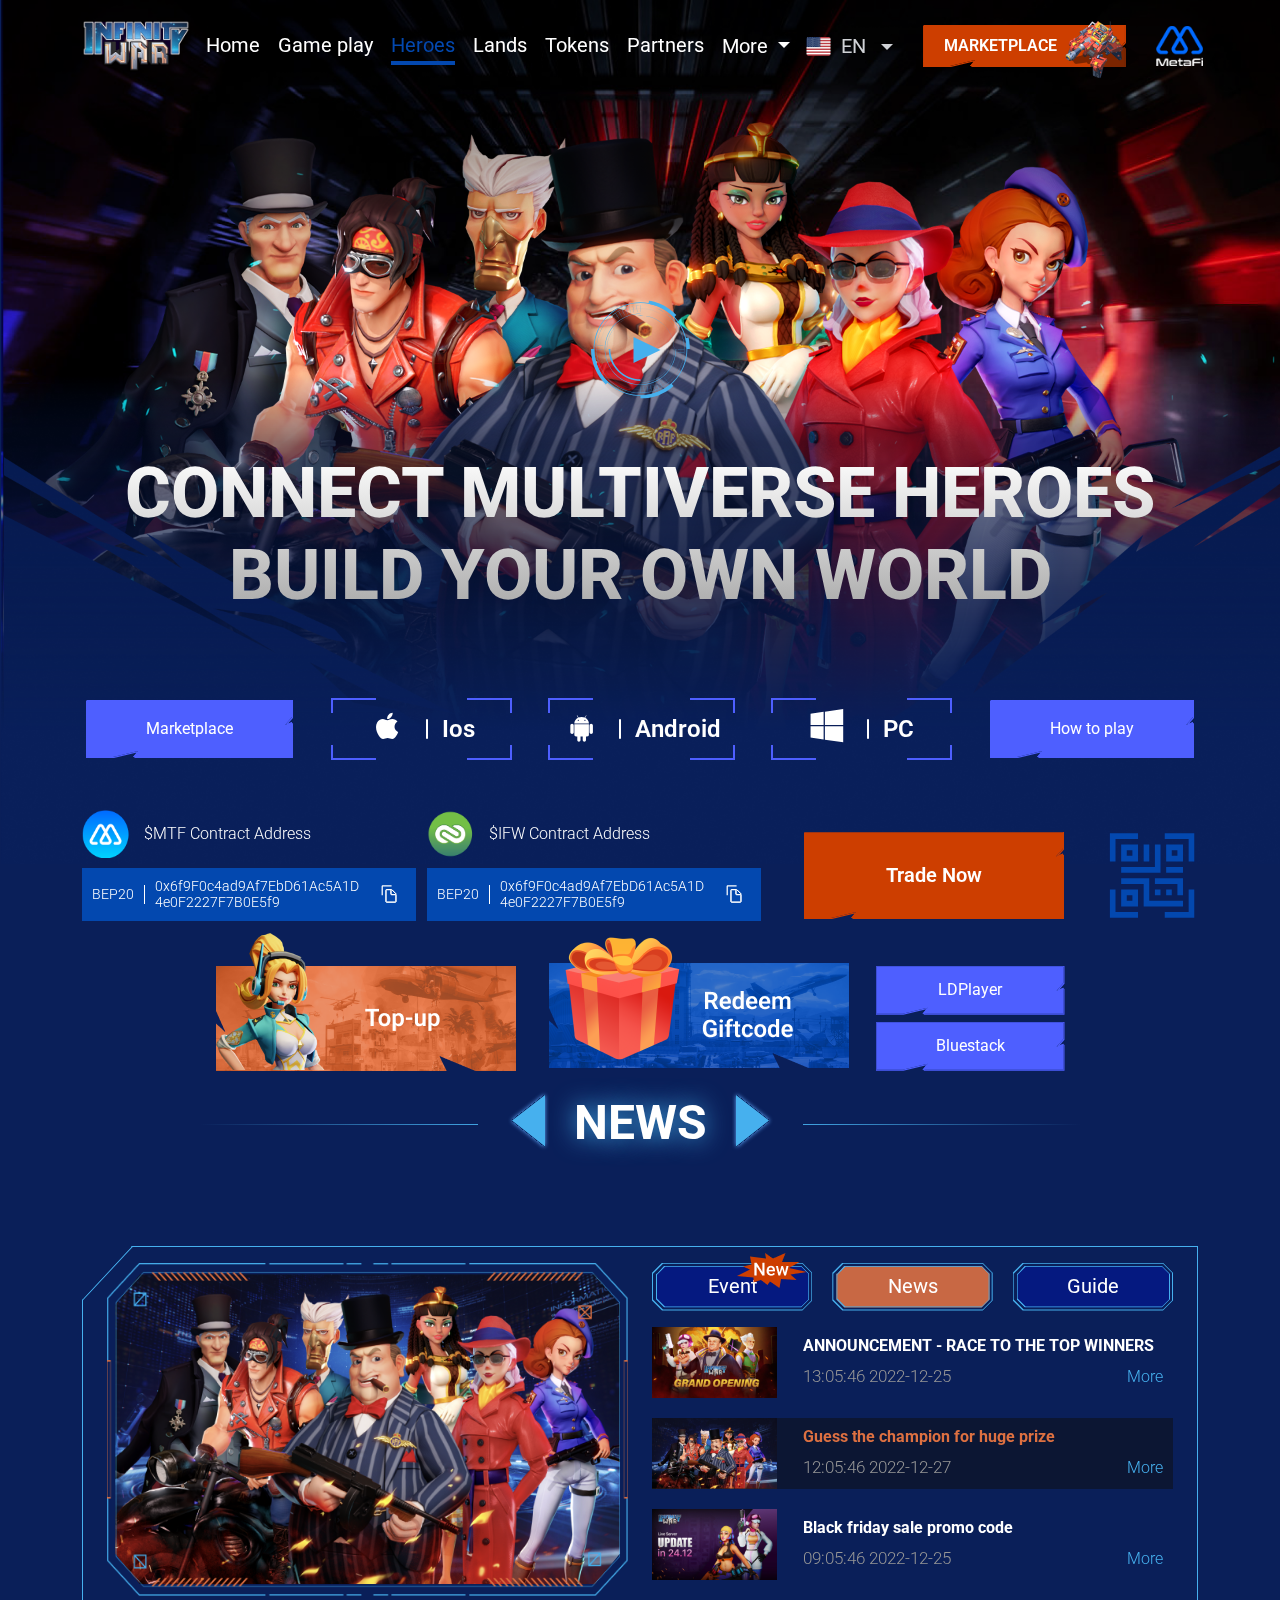
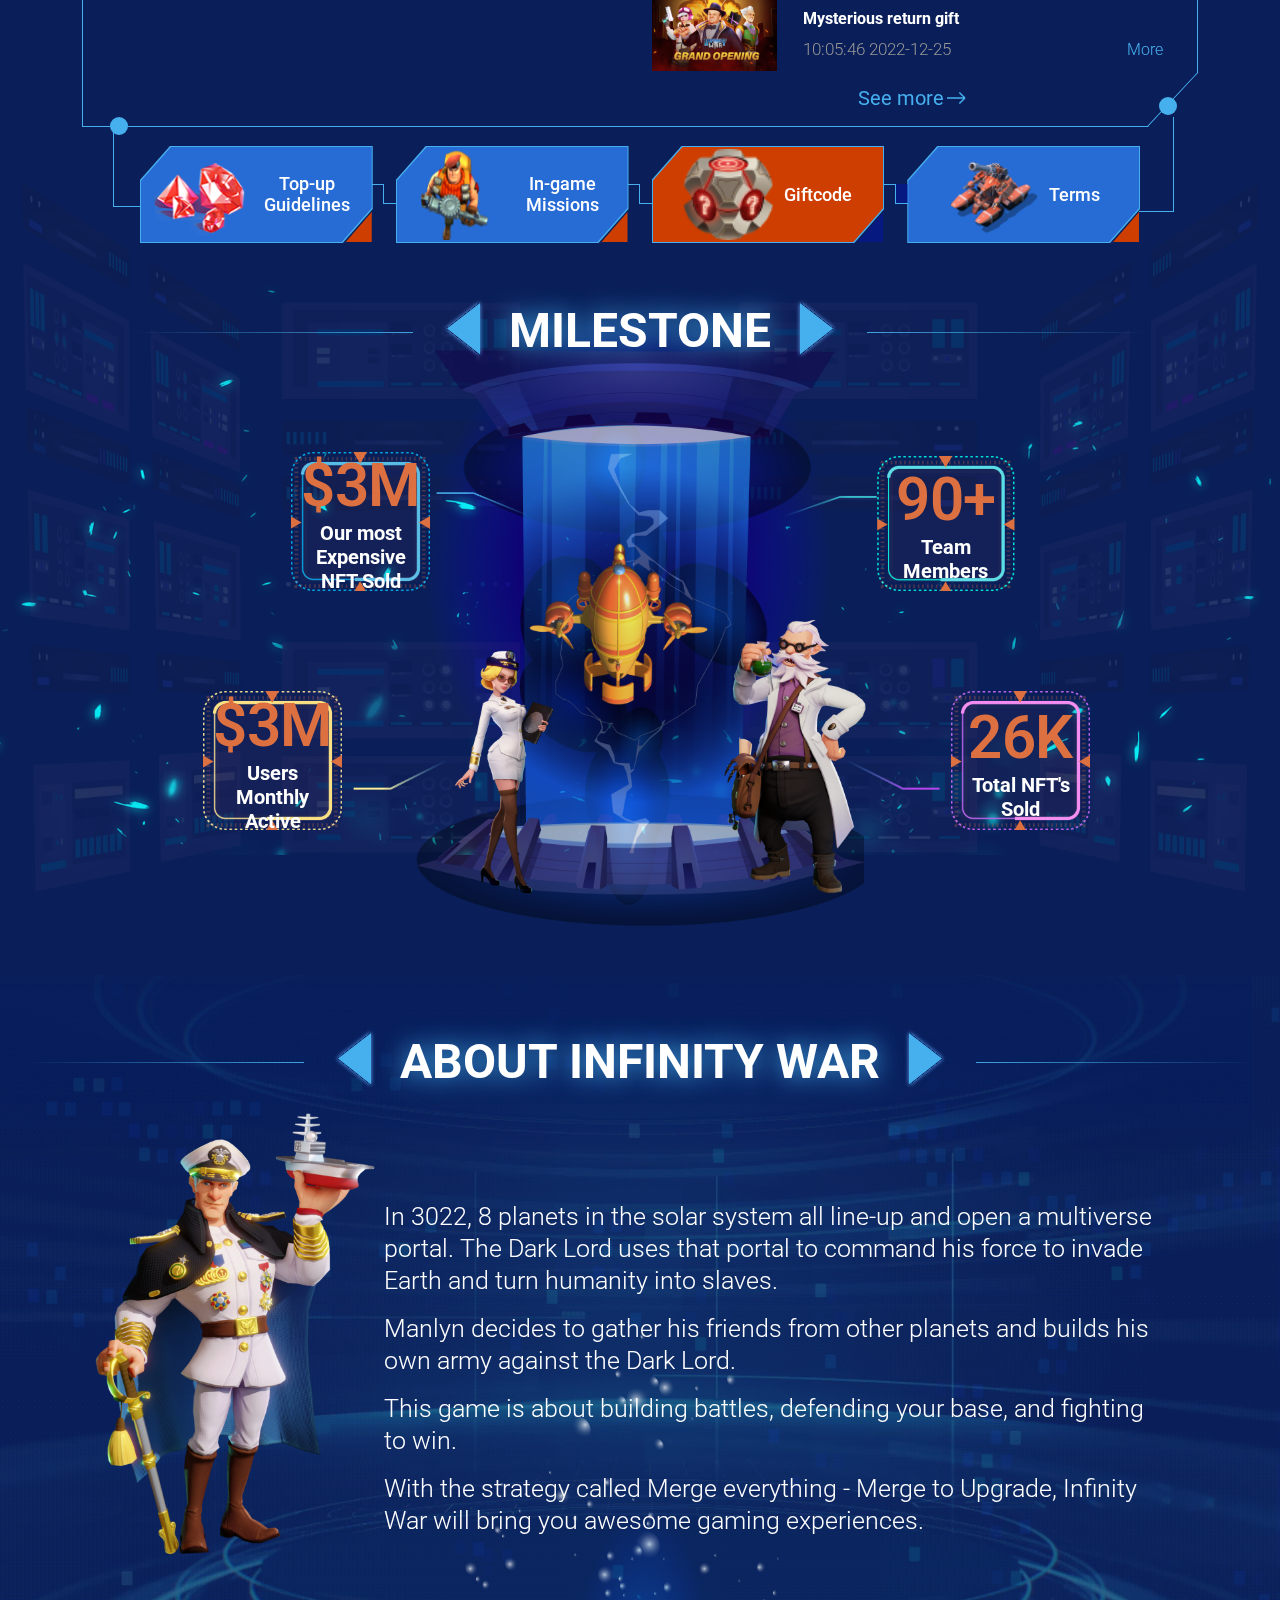
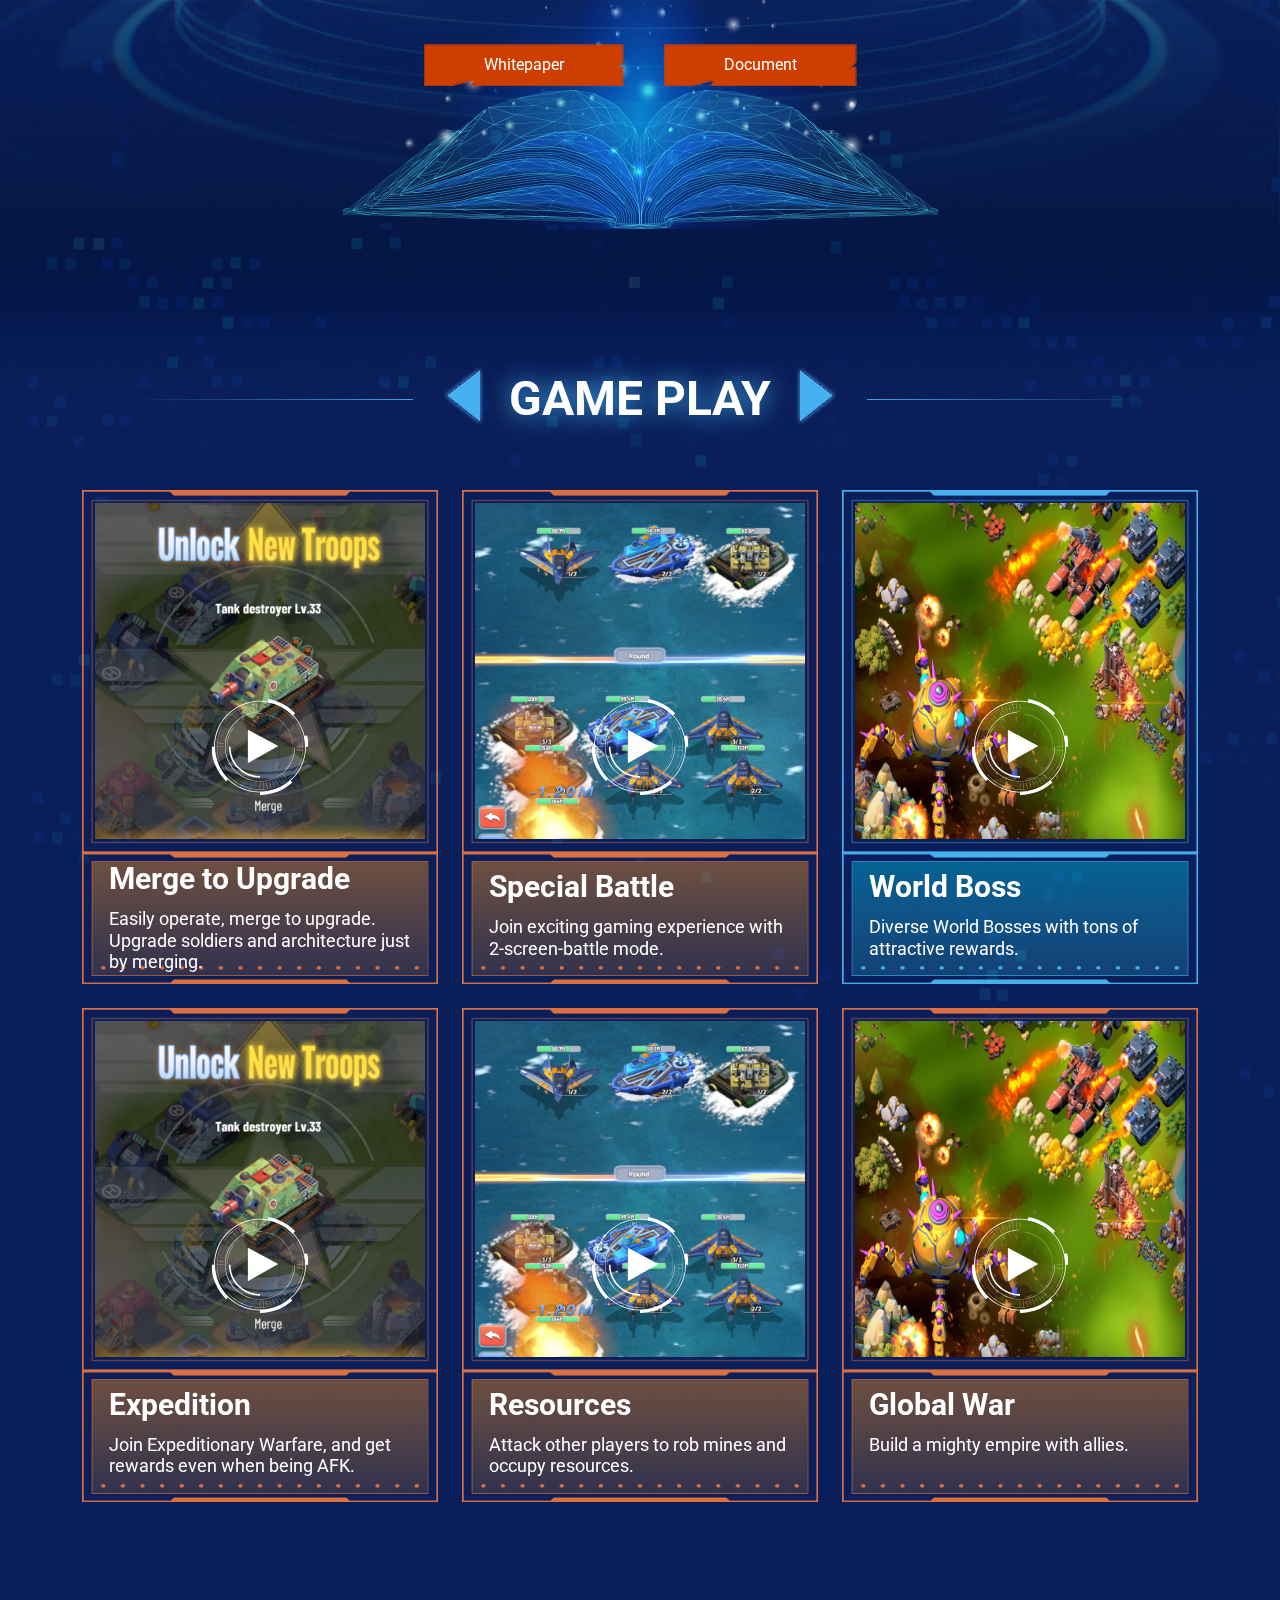
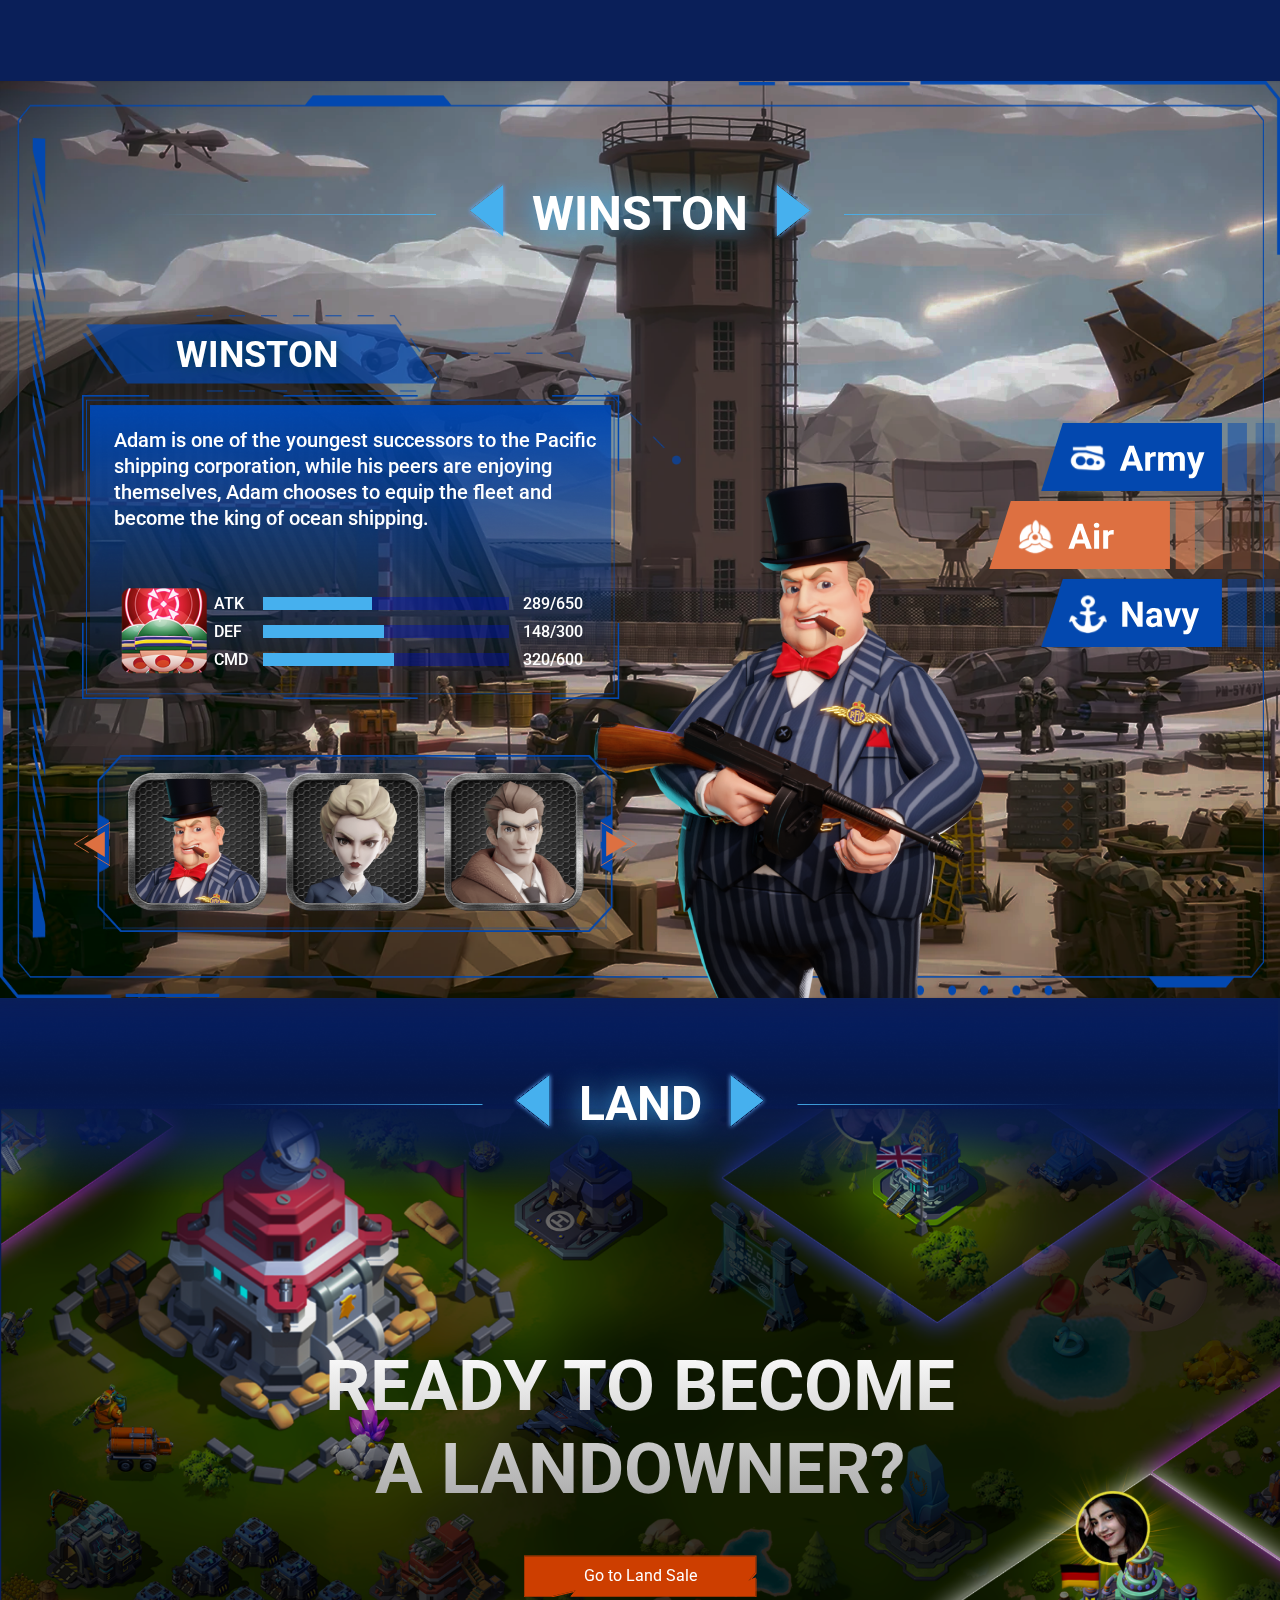
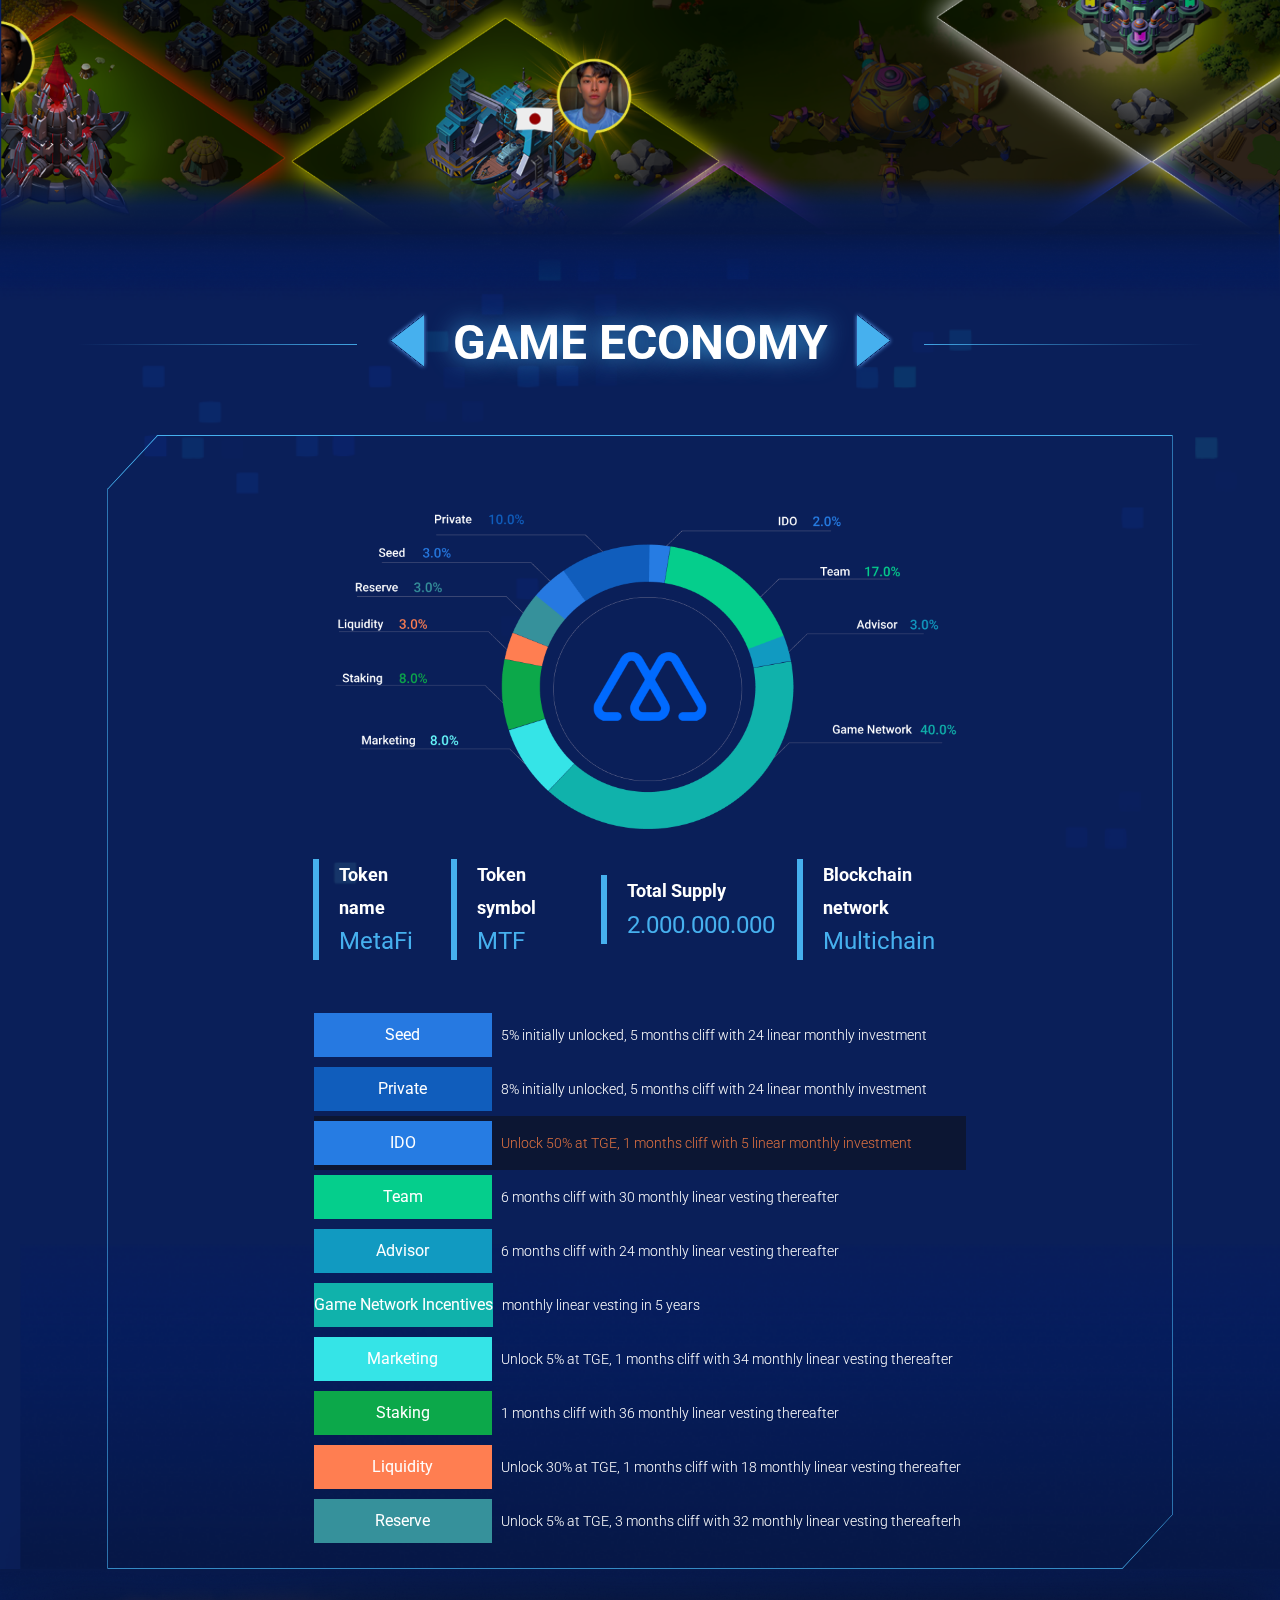
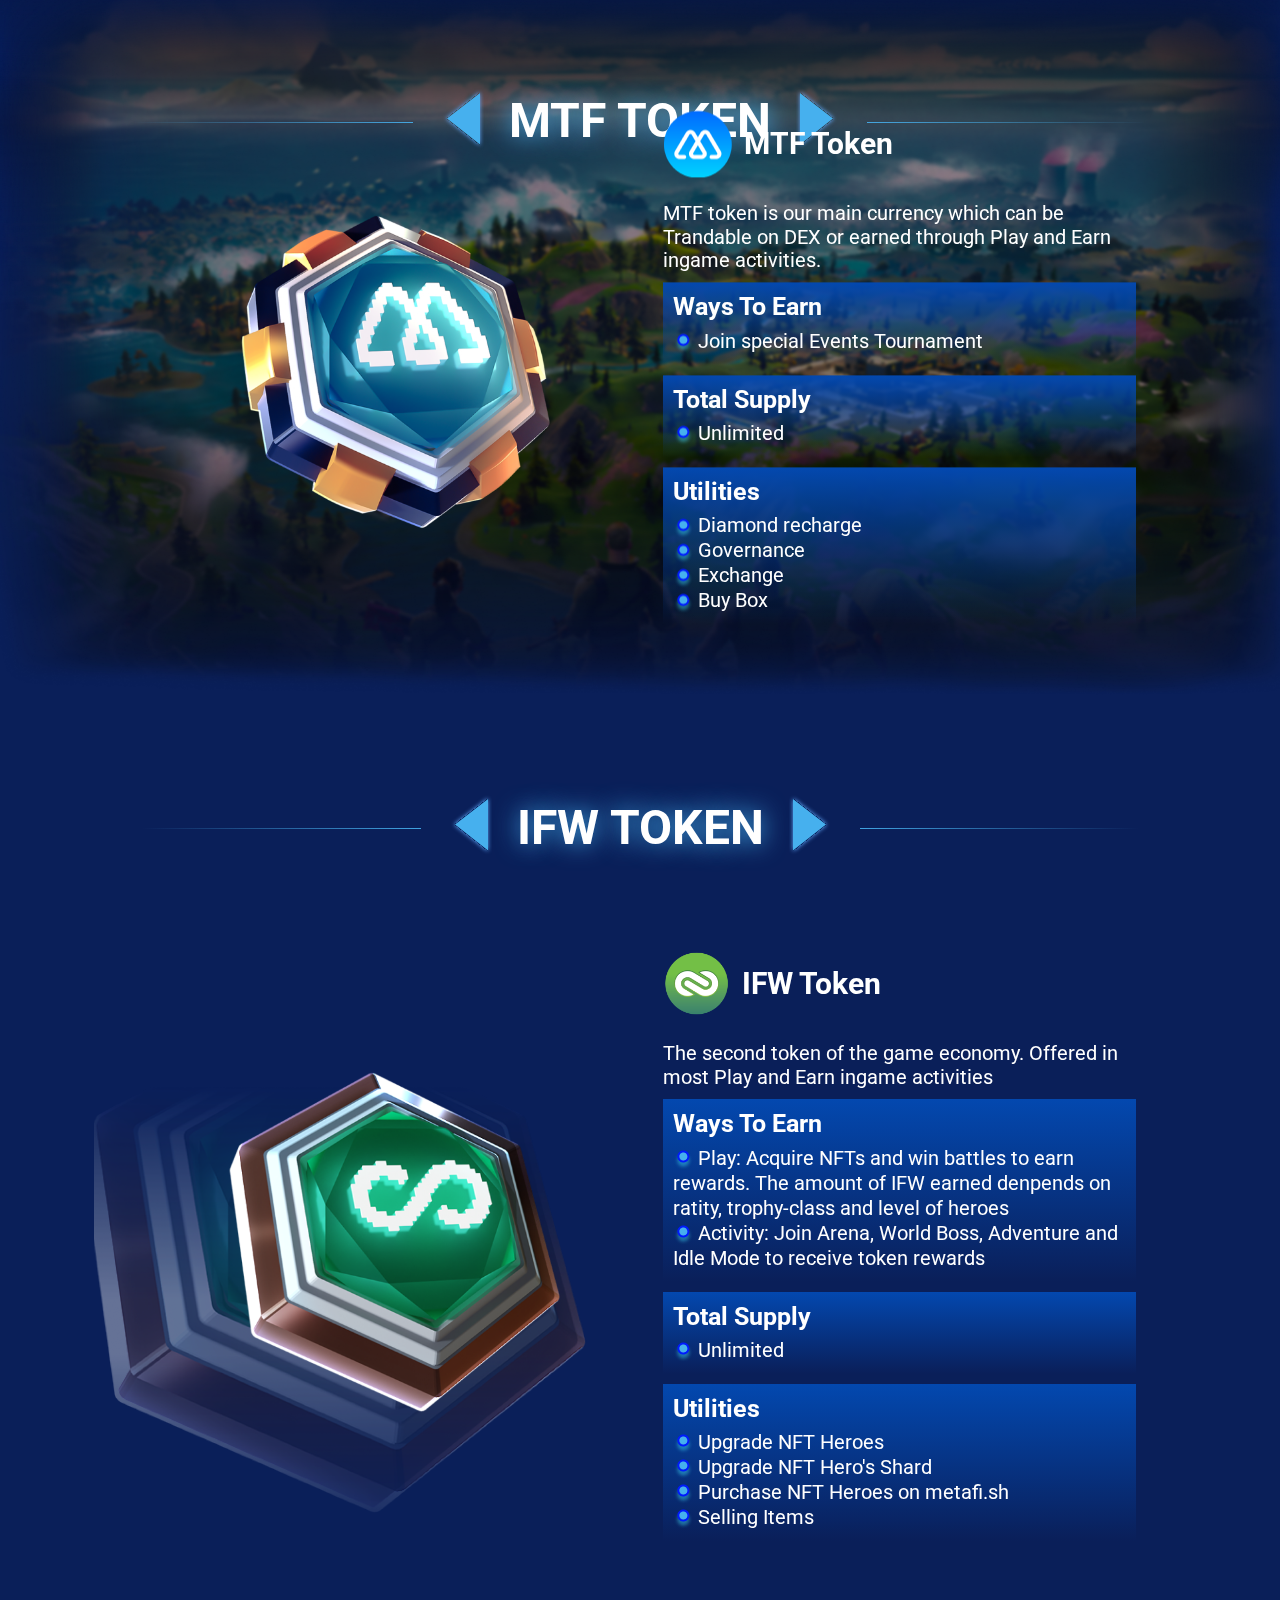
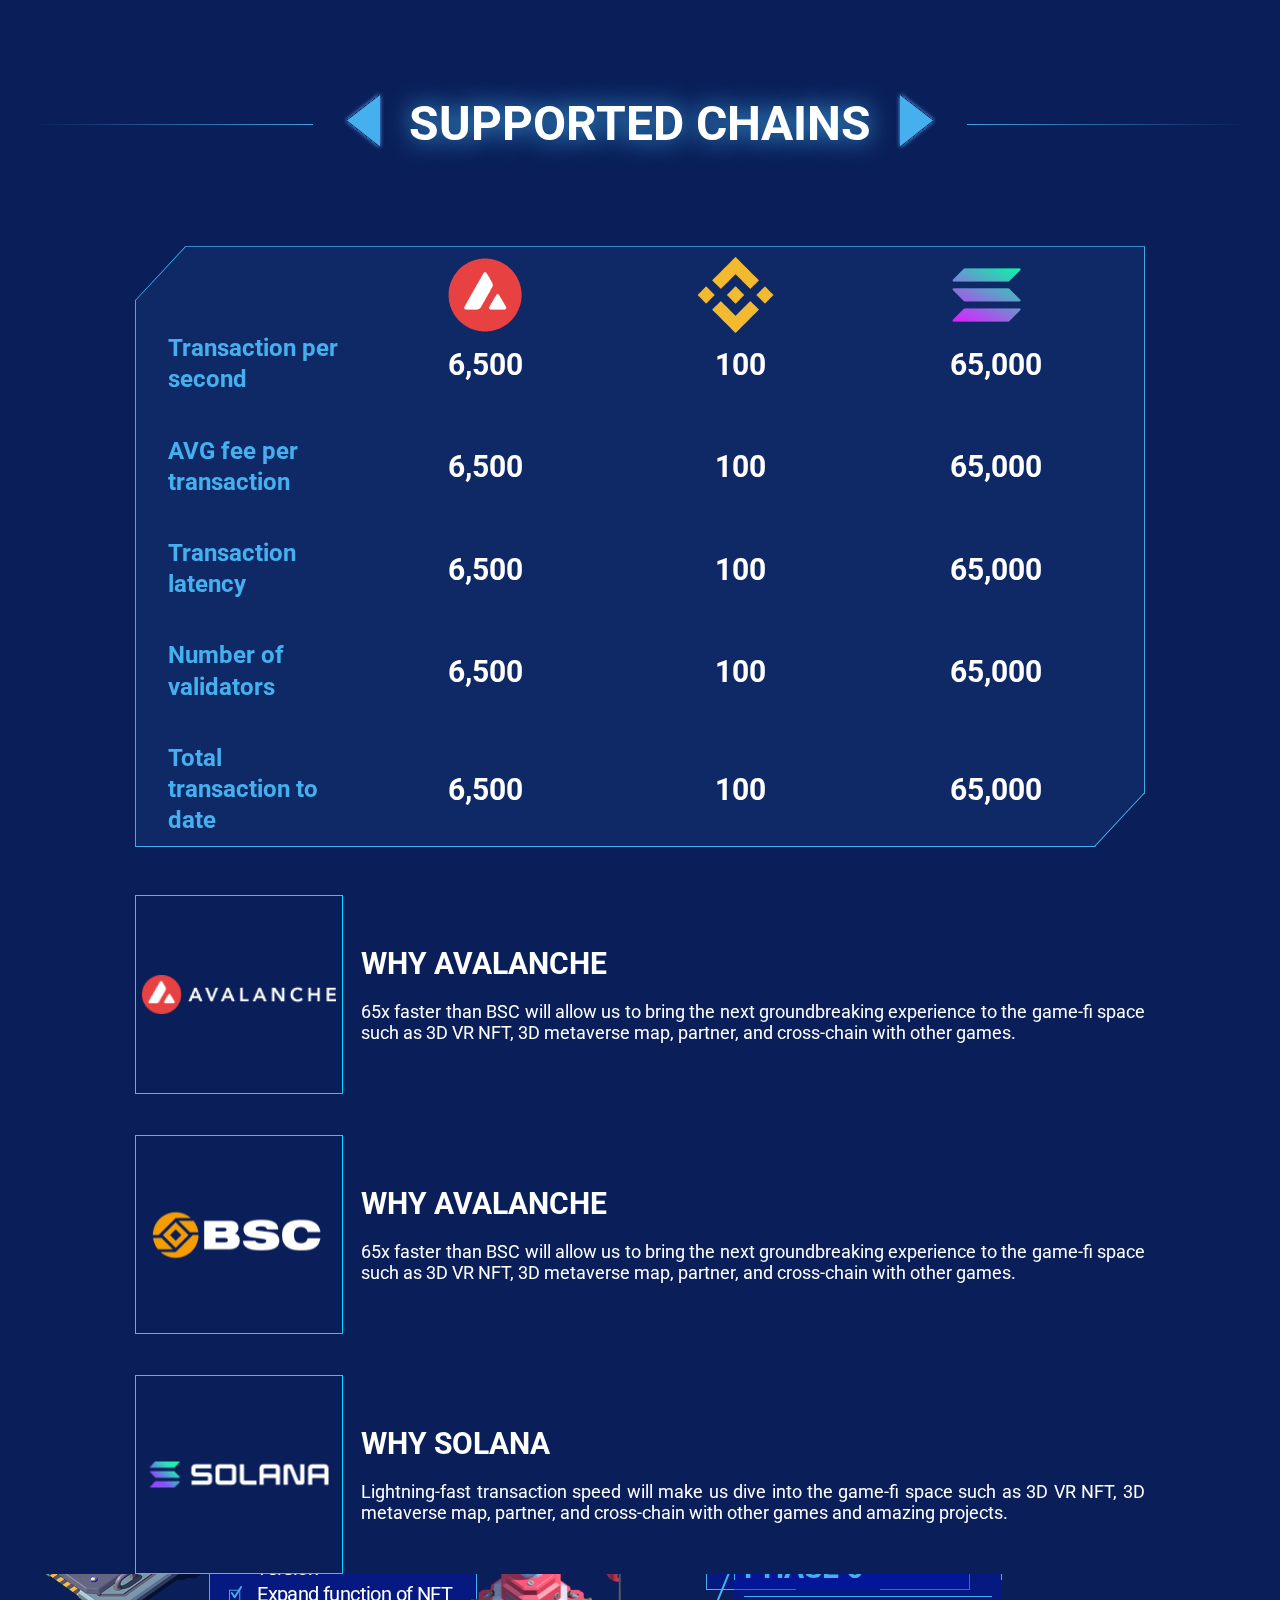
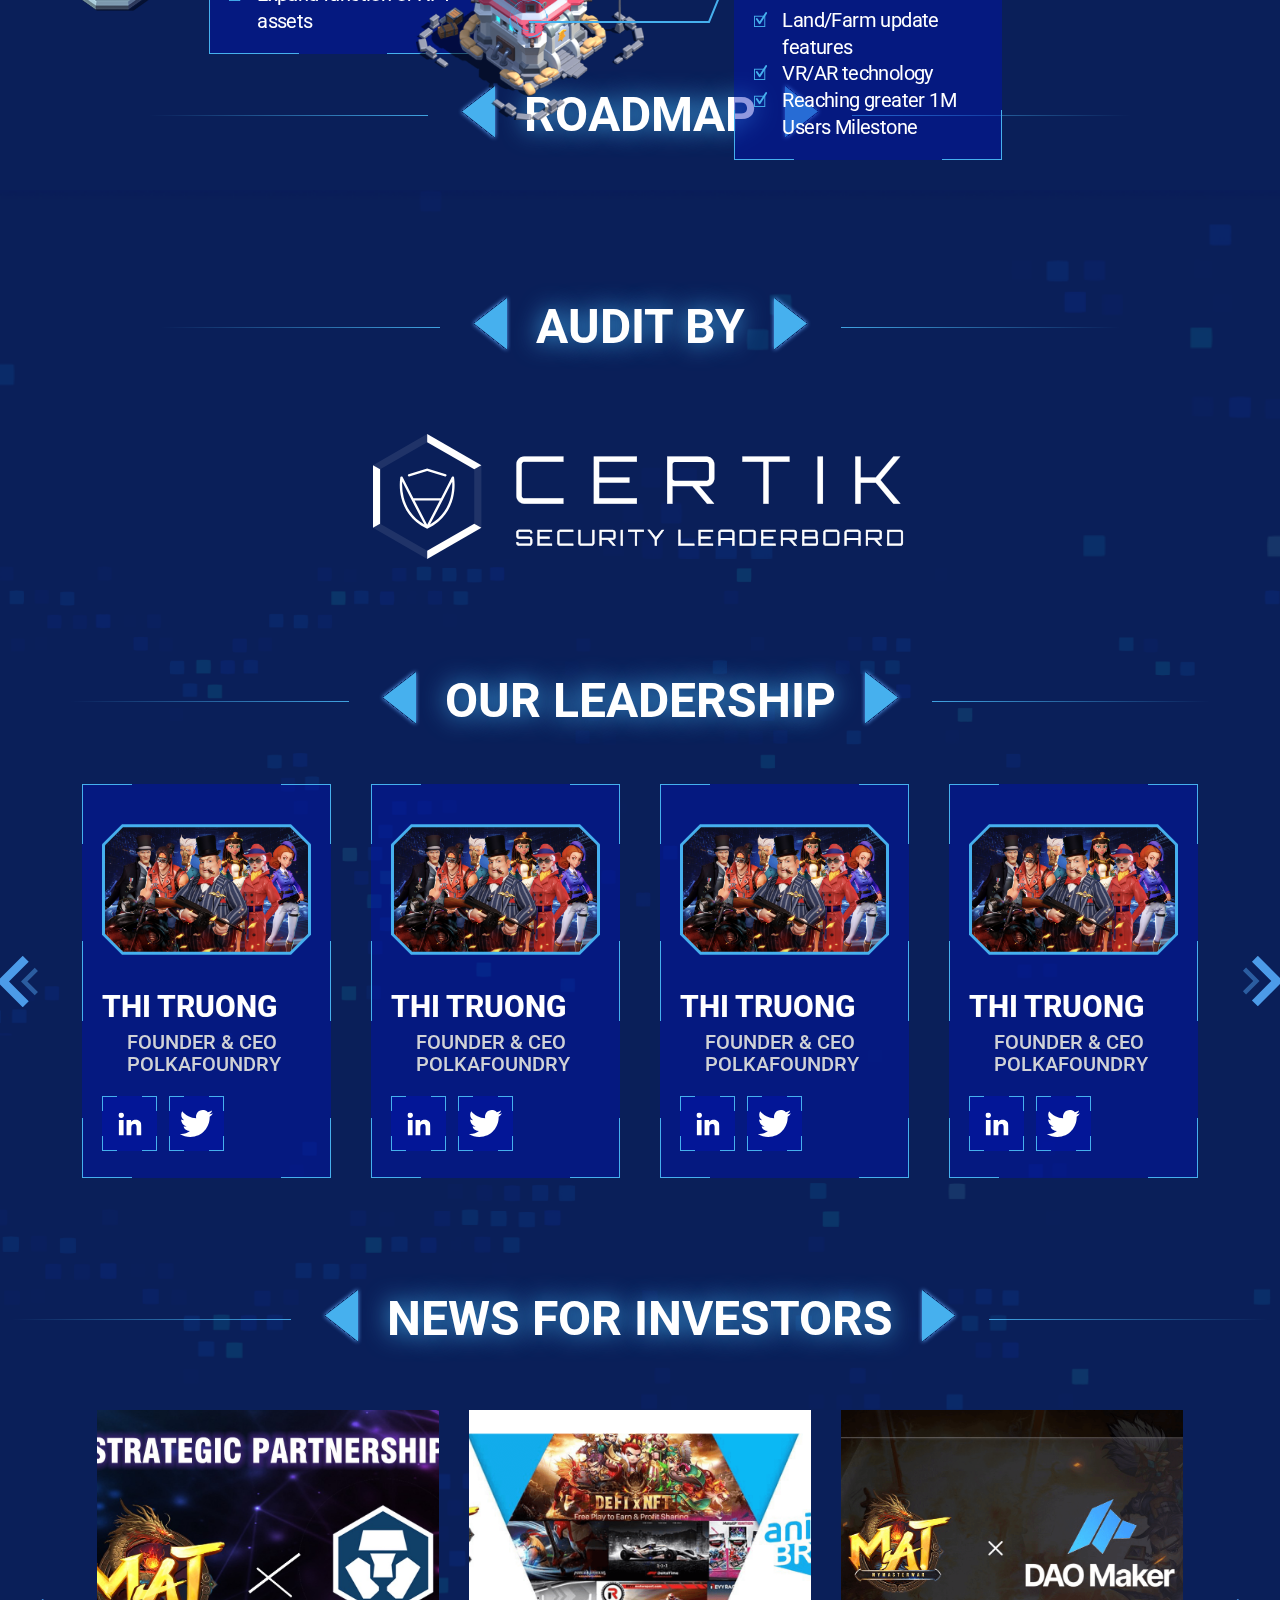
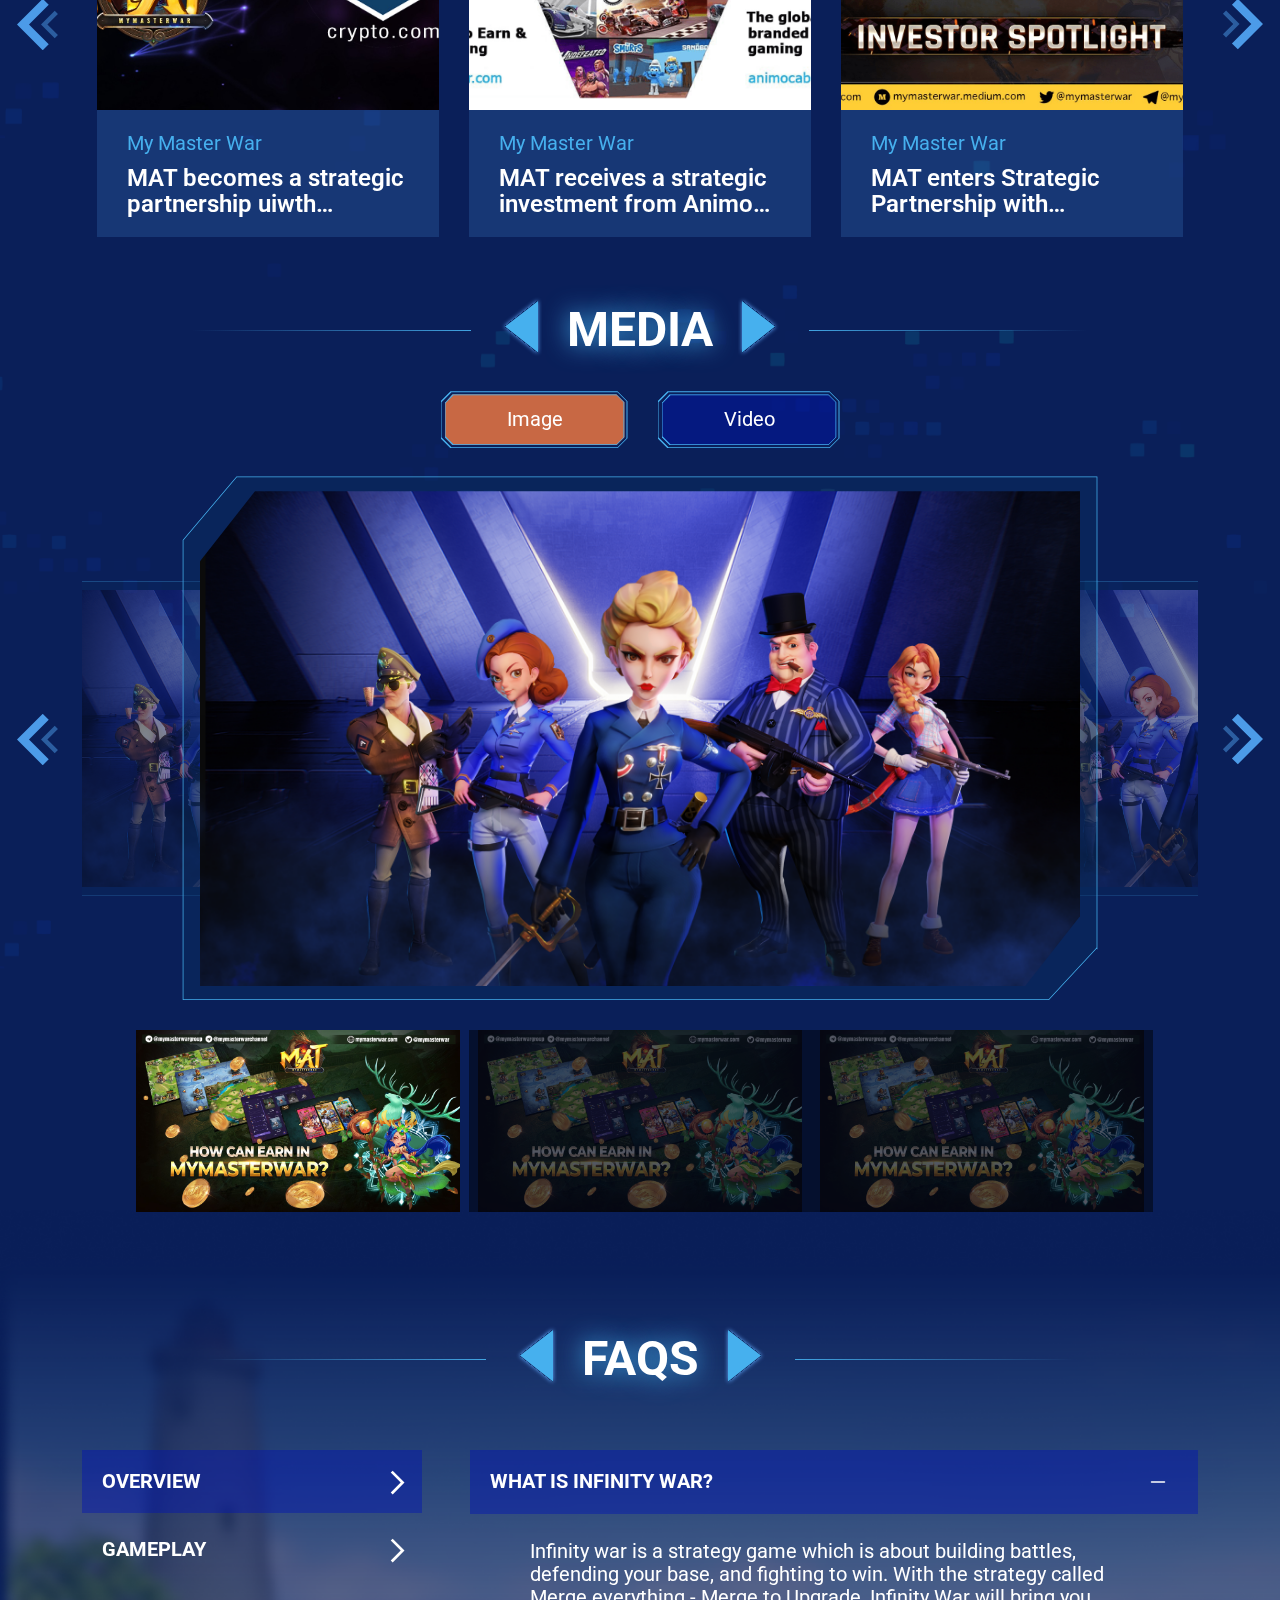
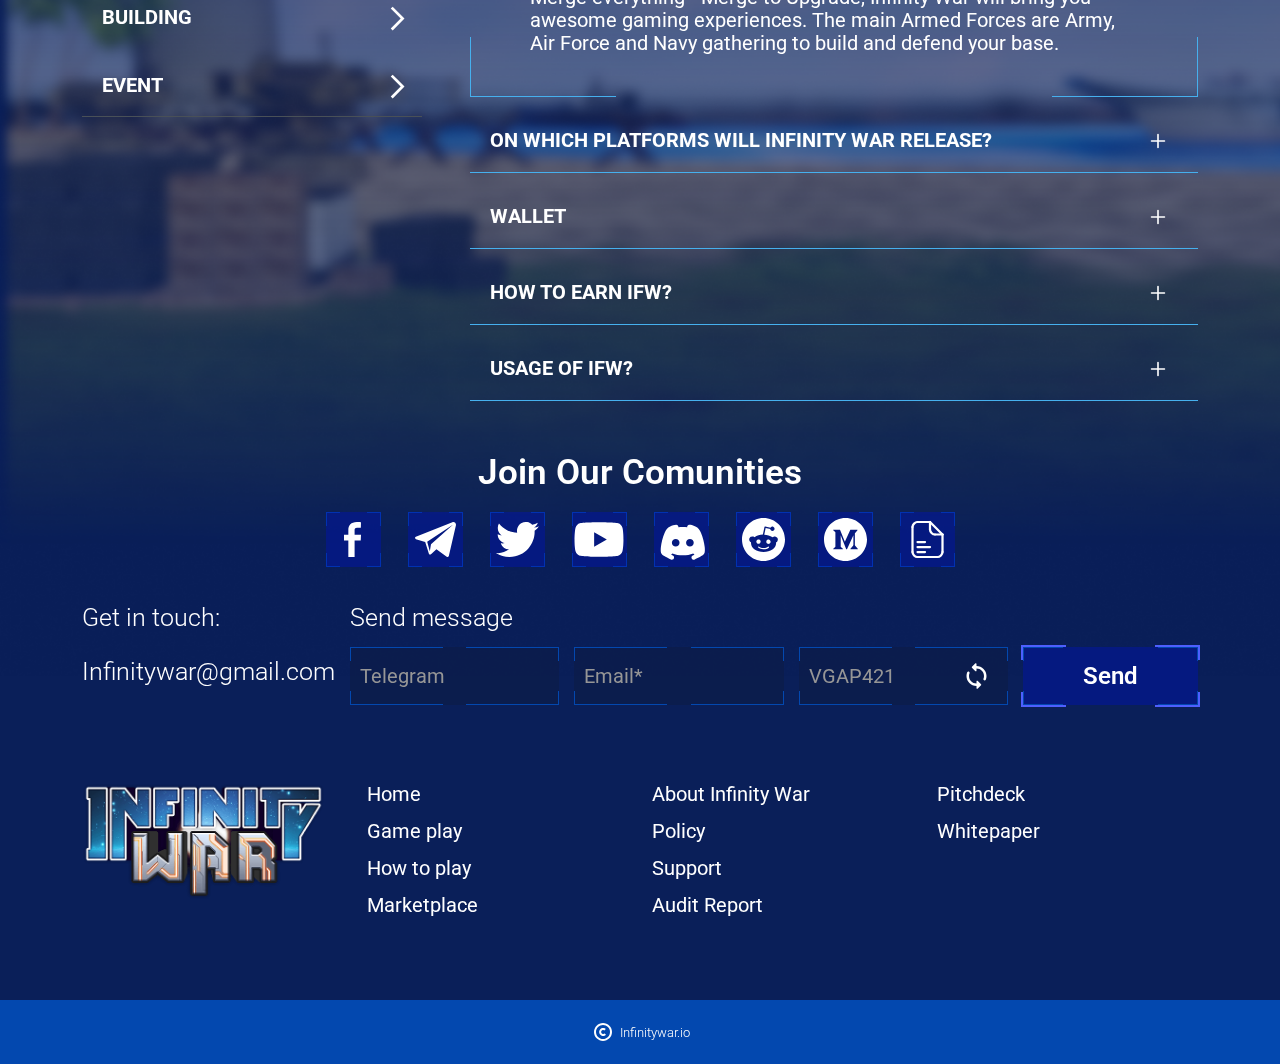
==== commit e282c98b: "update faqs" ====
--- a/index.html
+++ b/index.html
@@ -2239,7 +2239,7 @@
                 Event
                 </button>
               </li>
-              <li class="nav-item" role="presentation">
+              <!-- <li class="nav-item" role="presentation">
                 <button
                   class="nav-link"
                   id="faqcat5-tab"
@@ -2294,7 +2294,7 @@
                 >
                   technical information
                 </button>
-              </li>
+              </li> -->
             </ul>
           </div>
           <div class="col-lg-8">
@@ -2335,7 +2335,7 @@
                           The main Armed Forces are Army, Air Force and Navy gathering 
                           to build and defend your base.
                         </p>
-                        <div class="text-center" style="margin-bottom: -26px">
+                        <!-- <div class="text-center" style="margin-bottom: -26px">
                           <a
                             href="#"
                             target="_blank"
@@ -2343,7 +2343,7 @@
                           >
                             <span>LINKEDIN</span>
                           </a>
-                        </div>
+                        </div> -->
                       </div>
                     </div>
                   </div>
@@ -2371,7 +2371,7 @@
                           Just a regular iOS/Android phone or a PC/laptop with a 
                           stable internet connection is enough to play Infinity War.
                         </p>
-                        <div class="text-center" style="margin-bottom: -26px">
+                        <!-- <div class="text-center" style="margin-bottom: -26px">
                           <a
                             href="#"
                             target="_blank"
@@ -2379,7 +2379,7 @@
                           >
                             <span>LINKEDIN</span>
                           </a>
-                        </div>
+                        </div> -->
                       </div>
                     </div>
                   </div>
@@ -2394,7 +2394,7 @@
                         aria-expanded="false"
                         aria-controls="collapse3"
                       >
-                      WALLET?
+                      WALLET
                       </button>
                     </h2>
                     <div
@@ -2403,19 +2403,19 @@
                       data-bs-parent="#accordionFaq1"
                     >
                       <div class="accordion-body">
-                        <p>
-                          To receive IFW (Infinity War) Tokens earned in the 
-                          game and to buy/sell NFT Heroes on the Marketplace, 
-                          users need a digital wallet.
-                        </p>
-                        <p>
-                          Currently supported digital wallets include MetaMask, 
-                          and we will support other wallets in the future.
-                        </p>
-                        <p>
-                          MetaMask can be used on both desktop and mobile devices.
-                        </p>
-                        <div class="text-center" style="margin-bottom: -26px">
+                        <ul>
+                          <li>
+                            To receive IFW (Infinity War) Tokens earned in the 
+                            game and to buy/sell NFT Heroes on the Marketplace, 
+                            users need a digital wallet.
+                          </li>
+                          <li>
+                            Currently supported digital wallets include MetaMask, 
+                            and we will support other wallets in the future.
+                          </li>
+                          <li>MetaMask can be used on both desktop and mobile devices.</li>
+                        </ul>
+                        <!-- <div class="text-center" style="margin-bottom: -26px">
                           <a
                             href="#"
                             target="_blank"
@@ -2423,7 +2423,7 @@
                           >
                             <span>LINKEDIN</span>
                           </a>
-                        </div>
+                        </div> -->
                       </div>
                     </div>
                   </div>
@@ -2447,16 +2447,18 @@
                       data-bs-parent="#accordionFaq1"
                     >
                       <div class="accordion-body">
-                        <p>
-                          Play: Collect NFTs and win battles to earn rewards. 
-                          The amount of IFW earned depends on the rarity, cup rank, 
-                          and level of the hero.
-                        </p>
-                        <p>
-                          Activities: Participate in Arena, World Boss, Adventure, 
-                          and Idle Mode to earn token rewards.
-                        </p>
-                        <div class="text-center" style="margin-bottom: -26px">
+                        <ul>
+                          <li>
+                            Play: Collect NFTs and win battles to earn rewards. 
+                            The amount of IFW earned depends on the rarity, cup rank, 
+                            and level of the hero.
+                          </li>
+                          <li>
+                            Activities: Participate in Arena, World Boss, Adventure, 
+                            and Idle Mode to earn token rewards.
+                          </li>
+                        </ul>
+                        <!-- <div class="text-center" style="margin-bottom: -26px">
                           <a
                             href="#"
                             target="_blank"
@@ -2464,7 +2466,7 @@
                           >
                             <span>LINKEDIN</span>
                           </a>
-                        </div>
+                        </div> -->
                       </div>
                     </div>
                   </div>
@@ -2488,22 +2490,14 @@
                       data-bs-parent="#accordionFaq1"
                     >
                       <div class="accordion-body">
-                        <p>
-                          Buy NFT Heroes: Use IFW tokens to purchase NFT Heroes on the marketplace.
-                        </p>
-                        <p>
-                          Upgrade Heroes: Spend IFW tokens to upgrade your NFT Heroes.
-                        </p>
-                        <p>
-                          Participate in Events: Use IFW tokens to enter special in-game events or challenges.
-                        </p>
-                        <p>
-                          Marketplace Transactions: Buy and sell items or Heroes on the marketplace using IFW tokens.
-                        </p>
-                        <p>
-                          Staking & Rewards: Stake IFW tokens to earn additional rewards or bonuses.
-                        </p>
-                        <div class="text-center" style="margin-bottom: -26px">
+                        <ul>
+                          <li>Buy NFT Heroes: Use IFW tokens to purchase NFT Heroes on the marketplace.</li>
+                          <li>Upgrade Heroes: Spend IFW tokens to upgrade your NFT Heroes.</li>
+                          <li>Participate in Events: Use IFW tokens to enter special in-game events or challenges.</li>
+                          <li>Marketplace Transactions: Buy and sell items or Heroes on the marketplace using IFW tokens.</li>
+                          <li>Staking & Rewards: Stake IFW tokens to earn additional rewards or bonuses.</li>
+                        </ul>
+                        <!-- <div class="text-center" style="margin-bottom: -26px">
                           <a
                             href="#"
                             target="_blank"
@@ -2511,7 +2505,7 @@
                           >
                             <span>LINKEDIN</span>
                           </a>
-                        </div>
+                        </div> -->
                       </div>
                     </div>
                   </div>
@@ -2552,7 +2546,7 @@
                           you can construct. New buildings unlock as your character’s level 
                           increases (e.g., Weapon Workshop, Coin Mine, Shipyard, Banners, etc.).
                         </p>
-                        <div class="text-center" style="margin-bottom: -26px">
+                        <!-- <div class="text-center" style="margin-bottom: -26px">
                           <a
                             href="#"
                             target="_blank"
@@ -2560,7 +2554,7 @@
                           >
                             <span>LINKEDIN</span>
                           </a>
-                        </div>
+                        </div> -->
                       </div>
                     </div>
                   </div>
@@ -2584,34 +2578,36 @@
                       data-bs-parent="#accordionFaq2"
                     >
                       <div class="accordion-body">
-                        <p>
-                          Entering the World Map: Click on “World” to access the world map. 
-                          This map shows your main base, enemy bases, and other military
-                          outposts, with coordinates displayed for quick navigation
-                        </p>
-                        <p>
-                          Attacking Outposts: Players can attack outposts near their fortress 
-                          to gain loot. Troops and Heroes will move to the target, attack, and 
-                          return with loot.
-                        </p>
-                        <p>
-                          Navigating with Minimap: The minimap displays your current location. 
-                          Clicking on coordinates allows players to quickly move to their base 
-                          or other key areas.
-                        </p>
-                        <p>
-                          Radar Feature: Enter the Radar interface to receive missions to attack 
-                          outposts and earn rewards like upgrading materials.
-                        </p>
-                        <p>
-                          City Skins: Customize the appearance of your base with different skins, 
+                        <ul>
+                          <li>
+                            Entering the World Map: Click on “World” to access the world map. 
+                            This map shows your main base, enemy bases, and other military
+                            outposts, with coordinates displayed for quick navigation
+                          </li>
+                          <li>
+                            Attacking Outposts: Players can attack outposts near their fortress 
+                            to gain loot. Troops and Heroes will move to the target, attack, and 
+                            return with loot.
+                          </li>
+                          <li>
+                            Navigating with Minimap: The minimap displays your current location. 
+                            Clicking on coordinates allows players to quickly move to their base 
+                            or other key areas.
+                          </li>
+                          <li>
+                            Radar Feature: Enter the Radar interface to receive missions to attack 
+                            outposts and earn rewards like upgrading materials.
+                          </li>
+                          <li>
+                            City Skins: Customize the appearance of your base with different skins, 
                           which also enhance your character's attributes.
-                        </p>
-                        <p>
-                          Toggle Extra UI Elements: Click to hide or show additional UI elements 
-                          on the screen for a cleaner interface.
-                        </p>
-                        <div class="text-center" style="margin-bottom: -26px">
+                          </li>
+                          <li>
+                            Toggle Extra UI Elements: Click to hide or show additional UI elements 
+                            on the screen for a cleaner interface.
+                          </li>
+                        </ul>
+                        <!-- <div class="text-center" style="margin-bottom: -26px">
                           <a
                             href="#"
                             target="_blank"
@@ -2619,7 +2615,7 @@
                           >
                             <span>LINKEDIN</span>
                           </a>
-                        </div>
+                        </div> -->
                       </div>
                     </div>
                   </div>
@@ -2672,7 +2668,7 @@
                               </li>
                             </ul>
                         </p>
-                        <div class="text-center" style="margin-bottom: -26px">
+                        <!-- <div class="text-center" style="margin-bottom: -26px">
                           <a
                             href="#"
                             target="_blank"
@@ -2680,7 +2676,7 @@
                           >
                             <span>LINKEDIN</span>
                           </a>
-                        </div>
+                        </div> -->
                       </div>
                     </div>
                   </div>
@@ -2709,7 +2705,7 @@
                           character’s items, including Special, Troops, Buildings, Heroes, 
                           and Enhancement items.
                         </p>
-                        <div class="text-center" style="margin-bottom: -26px">
+                        <!-- <div class="text-center" style="margin-bottom: -26px">
                           <a
                             href="#"
                             target="_blank"
@@ -2717,7 +2713,7 @@
                           >
                             <span>LINKEDIN</span>
                           </a>
-                        </div>
+                        </div> -->
                       </div>
                     </div>
                   </div>
@@ -2753,7 +2749,7 @@
                             <li>Collections</li>
                           </ul>
                         </p>
-                        <div class="text-center" style="margin-bottom: -26px">
+                        <!-- <div class="text-center" style="margin-bottom: -26px">
                           <a
                             href="#"
                             target="_blank"
@@ -2761,7 +2757,7 @@
                           >
                             <span>LINKEDIN</span>
                           </a>
-                        </div>
+                        </div> -->
                       </div>
                     </div>
                   </div>
@@ -2801,7 +2797,7 @@
                             <li>Alliance Territory: Includes Fortresses, infrastructure, and relics, built with Alliance Coins.</li>
                           </ul>
                         </p>
-                        <div class="text-center" style="margin-bottom: -26px">
+                        <!-- <div class="text-center" style="margin-bottom: -26px">
                           <a
                             href="#"
                             target="_blank"
@@ -2809,7 +2805,7 @@
                           >
                             <span>LINKEDIN</span>
                           </a>
-                        </div>
+                        </div> -->
                       </div>
                     </div>
                   </div>
@@ -2836,7 +2832,7 @@
                         <p>
                           Adding Friends: Use the “Friends” interface to add other players.
                         </p>
-                        <div class="text-center" style="margin-bottom: -26px">
+                        <!-- <div class="text-center" style="margin-bottom: -26px">
                           <a
                             href="#"
                             target="_blank"
@@ -2844,7 +2840,7 @@
                           >
                             <span>LINKEDIN</span>
                           </a>
-                        </div>
+                        </div> -->
                       </div>
                     </div>
                   </div>
@@ -2879,12 +2875,14 @@
                     data-bs-parent="#accordionFaq3"
                   >
                     <div class="accordion-body">
-                      <p>Purpose: Produces Army units.</p>
-                      <p>
+                      <ul>
+                        <li>Purpose: Produces Army units.</li>
+                        <li>
                         Upgrades: Two Weapon Workshops of the same level can merge to form a 
                         higher-level workshop. Higher-level workshops produce stronger combat units.
-                      </p>
-                      <div class="text-center" style="margin-bottom: -26px">
+                        </li>
+                      </ul>
+                      <!-- <div class="text-center" style="margin-bottom: -26px">
                         <a
                           href="#"
                           target="_blank"
@@ -2892,7 +2890,7 @@
                         >
                           <span>LINKEDIN</span>
                         </a>
-                      </div>
+                      </div> -->
                     </div>
                   </div>
                 </div>
@@ -2916,13 +2914,11 @@
                     data-bs-parent="#accordionFaq3"
                   >
                     <div class="accordion-body">
-                      <p>
-                        Purpose: Generates Gold for players over time.
-                      </p>
-                      <p>
-                        Upgrades: Can be upgraded from a lower to a higher level, with higher-level mines producing more Gold.
-                      </p>
-                      <div class="text-center" style="margin-bottom: -26px">
+                      <ul>
+                        <li>Purpose: Generates Gold for players over time.</li>
+                        <li>Upgrades: Can be upgraded from a lower to a higher level, with higher-level mines producing more Gold.</li>
+                      </ul>
+                      <!-- <div class="text-center" style="margin-bottom: -26px">
                         <a
                           href="#"
                           target="_blank"
@@ -2930,7 +2926,7 @@
                         >
                           <span>LINKEDIN</span>
                         </a>
-                      </div>
+                      </div> -->
                     </div>
                   </div>
                 </div>
@@ -2957,7 +2953,7 @@
                       <p>
                         Purpose: Produces Warships for the Navy.
                       </p>
-                      <div class="text-center" style="margin-bottom: -26px">
+                      <!-- <div class="text-center" style="margin-bottom: -26px">
                         <a
                           href="#"
                           target="_blank"
@@ -2965,7 +2961,7 @@
                         >
                           <span>LINKEDIN</span>
                         </a>
-                      </div>
+                      </div> -->
                     </div>
                   </div>
                 </div>
@@ -2992,7 +2988,7 @@
                       <p>
                         Purpose: Produces combat aircraft for the Air Force.
                       </p>
-                      <div class="text-center" style="margin-bottom: -26px">
+                      <!-- <div class="text-center" style="margin-bottom: -26px">
                         <a
                           href="#"
                           target="_blank"
@@ -3000,7 +2996,7 @@
                         >
                           <span>LINKEDIN</span>
                         </a>
-                      </div>
+                      </div> -->
                     </div>
                   </div>
                 </div>
@@ -3024,13 +3020,11 @@
                     data-bs-parent="#accordionFaq3"
                   >
                     <div class="accordion-body">
-                      <p>
-                        Purpose: Upgrades buildings to higher levels.
-                      </p>
-                      <p>
-                        Requirements: Gold and Upgrade Items, which can be earned through campaigns and events.
-                      </p>
-                      <div class="text-center" style="margin-bottom: -26px">
+                      <ul>
+                        <li>Purpose: Upgrades buildings to higher levels.</li>
+                        <li>Requirements: Gold and Upgrade Items, which can be earned through campaigns and events.</li>
+                      </ul>
+                      <!-- <div class="text-center" style="margin-bottom: -26px">
                         <a
                           href="#"
                           target="_blank"
@@ -3038,7 +3032,7 @@
                         >
                           <span>LINKEDIN</span>
                         </a>
-                      </div>
+                      </div> -->
                     </div>
                   </div>
                 </div>
@@ -3065,7 +3059,7 @@
                       <p>
                         Purpose: In-game shop to buy items and bundles using Diamonds, Gems, and other in-game currencies.
                       </p>
-                      <div class="text-center" style="margin-bottom: -26px">
+                      <!-- <div class="text-center" style="margin-bottom: -26px">
                         <a
                           href="#"
                           target="_blank"
@@ -3073,7 +3067,7 @@
                         >
                           <span>LINKEDIN</span>
                         </a>
-                      </div>
+                      </div> -->
                     </div>
                   </div>
                 </div>
@@ -3100,7 +3094,7 @@
                       <p>
                         Purpose: Allows players to set up formations for various activities like defense and rescue missions.
                       </p>
-                      <div class="text-center" style="margin-bottom: -26px">
+                      <!-- <div class="text-center" style="margin-bottom: -26px">
                         <a
                           href="#"
                           target="_blank"
@@ -3108,7 +3102,7 @@
                         >
                           <span>LINKEDIN</span>
                         </a>
-                      </div>
+                      </div> -->
                     </div>
                   </div>
                 </div>
@@ -3135,7 +3129,7 @@
                       <p>
                         Purpose: Increases the amount of Gold players can collect. Collect promptly to avoid the machine stopping when full.
                       </p>
-                      <div class="text-center" style="margin-bottom: -26px">
+                      <!-- <div class="text-center" style="margin-bottom: -26px">
                         <a
                           href="#"
                           target="_blank"
@@ -3143,7 +3137,7 @@
                         >
                           <span>LINKEDIN</span>
                         </a>
-                      </div>
+                      </div> -->
                     </div>
                   </div>
                 </div>
@@ -3170,7 +3164,7 @@
                       <p>
                         Purpose: Sells various chests, unlocking decorative items for your territory.
                       </p>
-                      <div class="text-center" style="margin-bottom: -26px">
+                      <!-- <div class="text-center" style="margin-bottom: -26px">
                         <a
                           href="#"
                           target="_blank"
@@ -3178,7 +3172,7 @@
                         >
                           <span>LINKEDIN</span>
                         </a>
-                      </div>
+                      </div> -->
                     </div>
                   </div>
                 </div>
@@ -3205,7 +3199,7 @@
                       <p>
                         Purpose: Repairs damaged units after battles in bulk, saving time.
                       </p>
-                      <div class="text-center" style="margin-bottom: -26px">
+                      <!-- <div class="text-center" style="margin-bottom: -26px">
                         <a
                           href="#"
                           target="_blank"
@@ -3213,7 +3207,7 @@
                         >
                           <span>LINKEDIN</span>
                         </a>
-                      </div>
+                      </div> -->
                     </div>
                   </div>
                 </div>
@@ -3240,7 +3234,7 @@
                       <p>
                         Purpose: Craft items, such as power-enhancing gems, using Gold and materials.
                       </p>
-                      <div class="text-center" style="margin-bottom: -26px">
+                      <!-- <div class="text-center" style="margin-bottom: -26px">
                         <a
                           href="#"
                           target="_blank"
@@ -3248,7 +3242,7 @@
                         >
                           <span>LINKEDIN</span>
                         </a>
-                      </div>
+                      </div> -->
                     </div>
                   </div>
                 </div>
@@ -3275,7 +3269,7 @@
                       <p>
                         Purpose: Displays news and events for players.
                       </p>
-                      <div class="text-center" style="margin-bottom: -26px">
+                      <!-- <div class="text-center" style="margin-bottom: -26px">
                         <a
                           href="#"
                           target="_blank"
@@ -3283,7 +3277,7 @@
                         >
                           <span>LINKEDIN</span>
                         </a>
-                      </div>
+                      </div> -->
                     </div>
                   </div>
                 </div>
@@ -3311,7 +3305,7 @@
                         Purpose: Capture resource caves to gain Gold or Technology items by defeating 
                         defense units. Higher-level mines provide greater rewards.
                       </p>
-                      <div class="text-center" style="margin-bottom: -26px">
+                      <!-- <div class="text-center" style="margin-bottom: -26px">
                         <a
                           href="#"
                           target="_blank"
@@ -3319,7 +3313,7 @@
                         >
                           <span>LINKEDIN</span>
                         </a>
-                      </div>
+                      </div> -->
                     </div>
                   </div>
                 </div>
@@ -3346,7 +3340,7 @@
                       <p>
                         Purpose: Store Air Force, Army, and Navy units, respectively, saving map space and simplifying unit merging.
                       </p>
-                      <div class="text-center" style="margin-bottom: -26px">
+                      <!-- <div class="text-center" style="margin-bottom: -26px">
                         <a
                           href="#"
                           target="_blank"
@@ -3354,7 +3348,7 @@
                         >
                           <span>LINKEDIN</span>
                         </a>
-                      </div>
+                      </div> -->
                     </div>
                   </div>
                 </div>
@@ -3390,7 +3384,7 @@
                           <li>Radar Defense System: Defend against the Dark Army to charge the signal at Radar Level 3.</li>
                         </ul>
                       </p>
-                      <div class="text-center" style="margin-bottom: -26px">
+                      <!-- <div class="text-center" style="margin-bottom: -26px">
                         <a
                           href="#"
                           target="_blank"
@@ -3398,7 +3392,7 @@
                         >
                           <span>LINKEDIN</span>
                         </a>
-                      </div>
+                      </div> -->
                     </div>
                   </div>
                 </div>
@@ -3422,13 +3416,11 @@
                     data-bs-parent="#accordionFaq3"
                   >
                     <div class="accordion-body">
-                      <p>
-                        Purpose: Equip enhancement parts to troops.
-                      </p>
-                      <p>
-                        Unlocking Parts: Available at Commander Level 20, with additional slots opening at various levels.
-                      </p>
-                      <div class="text-center" style="margin-bottom: -26px">
+                      <ul>
+                        <li>Purpose: Equip enhancement parts to troops.</li>
+                        <li>Unlocking Parts: Available at Commander Level 20, with additional slots opening at various levels.</li>
+                      </ul>
+                      <!-- <div class="text-center" style="margin-bottom: -26px">
                         <a
                           href="#"
                           target="_blank"
@@ -3436,7 +3428,7 @@
                         >
                           <span>LINKEDIN</span>
                         </a>
-                      </div>
+                      </div> -->
                     </div>
                   </div>
                 </div>
@@ -3470,23 +3462,17 @@
                       data-bs-parent="#accordionFaq4"
                     >
                       <div class="accordion-body">
-                        <p>
-                          Overview: A server-wide event where players battle the Evil Origin Boss at set times.
-                        </p>
-                        <p>
-                          Event Times: The Evil Legion appears at 4:00, 12:00, and 20:00 daily, with a 
-                          reduced 5-minute appearance on Sundays at 12:00.
-                        </p>
-                        <p>
-                          Boss Battle: Engage the Boss to earn rewards. Rankings are based on total damage dealt.
-                        </p>
-                        <p>
-                          Alliance Rewards: Alliances receive rewards based on total damage across all members.
-                        </p>
-                        <p>
-                          Rewards: Calculated and sent by mail after 21:00 daily.
-                        </p>
-                        <div class="text-center" style="margin-bottom: -26px">
+                        <ul>
+                          <li>Overview: A server-wide event where players battle the Evil Origin Boss at set times.</li>
+                          <li>
+                            Event Times: The Evil Legion appears at 4:00, 12:00, and 20:00 daily, with a 
+                            reduced 5-minute appearance on Sundays at 12:00.
+                          </li>
+                          <li>Boss Battle: Engage the Boss to earn rewards. Rankings are based on total damage dealt.</li>
+                          <li>Alliance Rewards: Alliances receive rewards based on total damage across all members.</li>
+                          <li>Rewards: Calculated and sent by mail after 21:00 daily.</li>
+                        </ul>
+                        <!-- <div class="text-center" style="margin-bottom: -26px">
                           <a
                             href="#"
                             target="_blank"
@@ -3494,7 +3480,7 @@
                           >
                             <span>LINKEDIN</span>
                           </a>
-                        </div>
+                        </div> -->
                       </div>
                     </div>
                   </div>
@@ -3534,7 +3520,7 @@
                             <li>Sunday: Attack and kill enemy troops.</li>
                           </ul>
                         </p>
-                        <div class="text-center" style="margin-bottom: -26px">
+                        <!-- <div class="text-center" style="margin-bottom: -26px">
                           <a
                             href="#"
                             target="_blank"
@@ -3542,7 +3528,7 @@
                           >
                             <span>LINKEDIN</span>
                           </a>
-                        </div>
+                        </div> -->
                       </div>
                     </div>
                   </div>
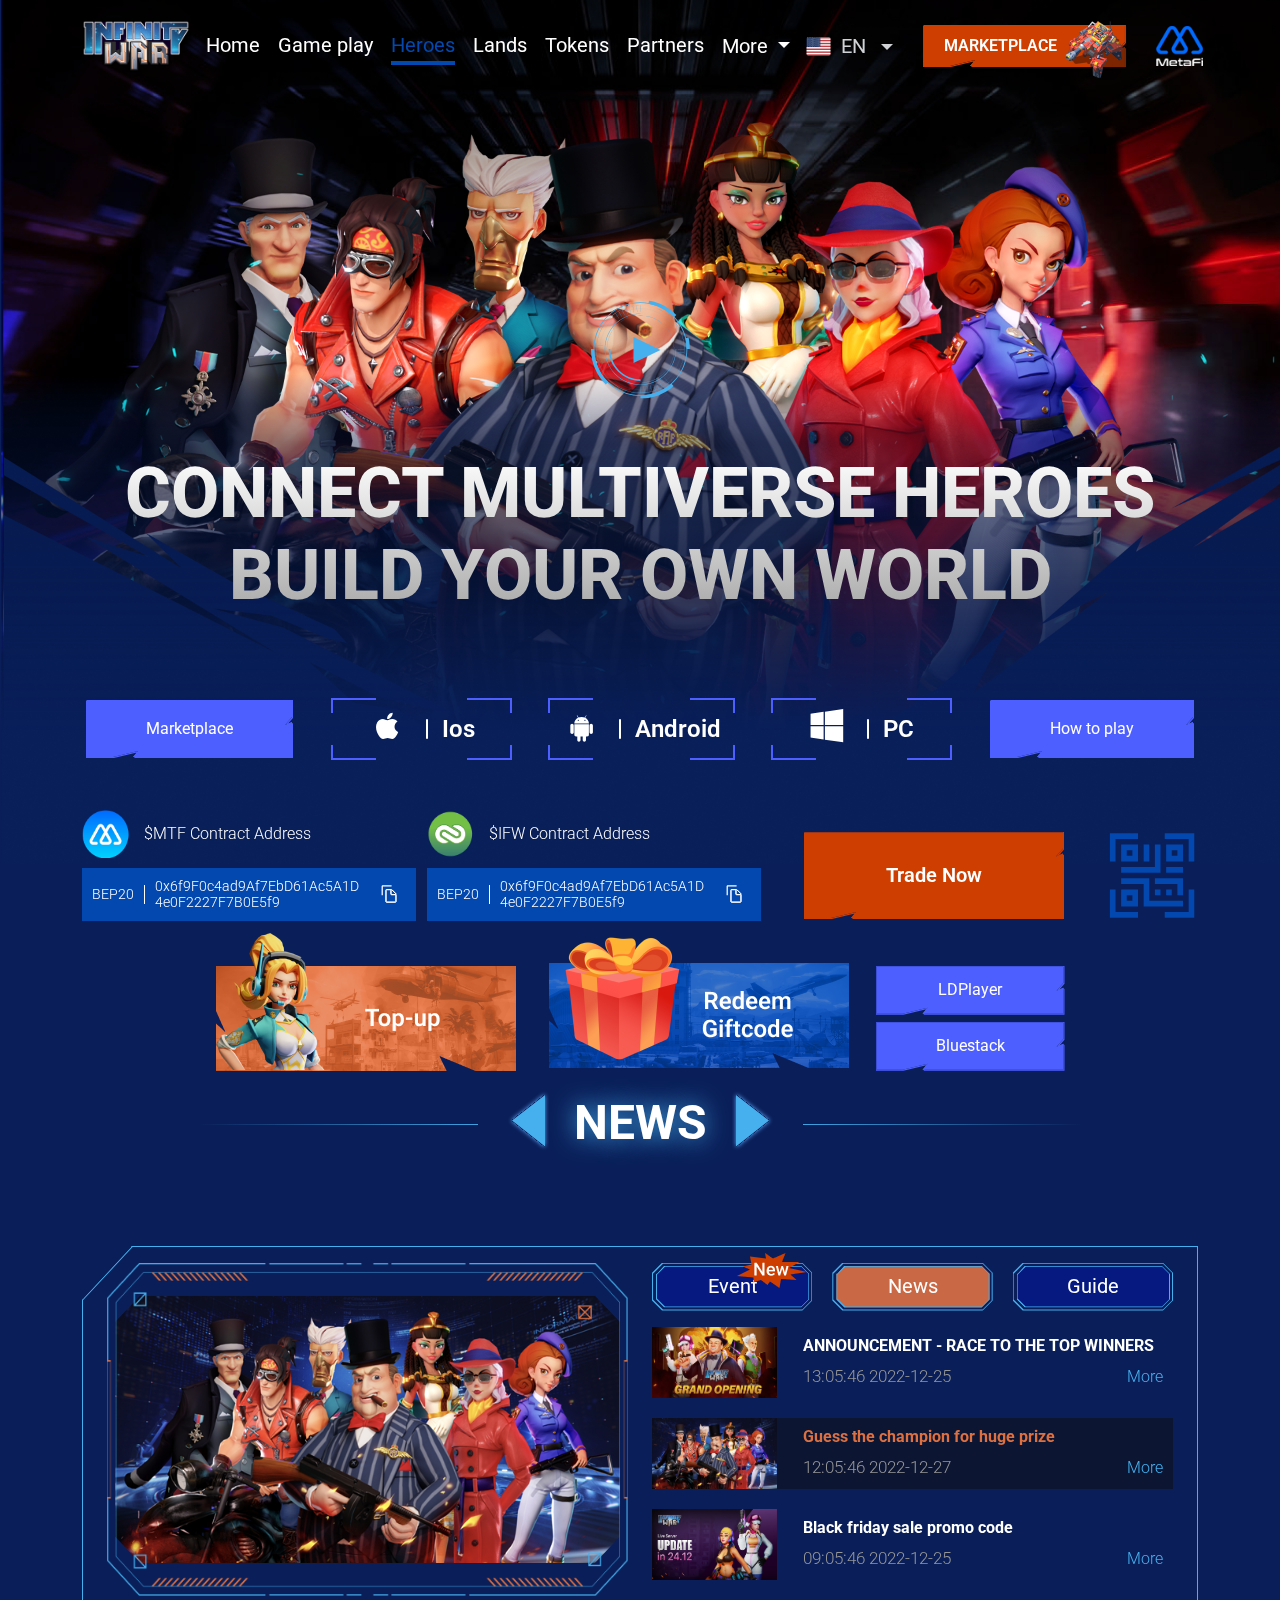
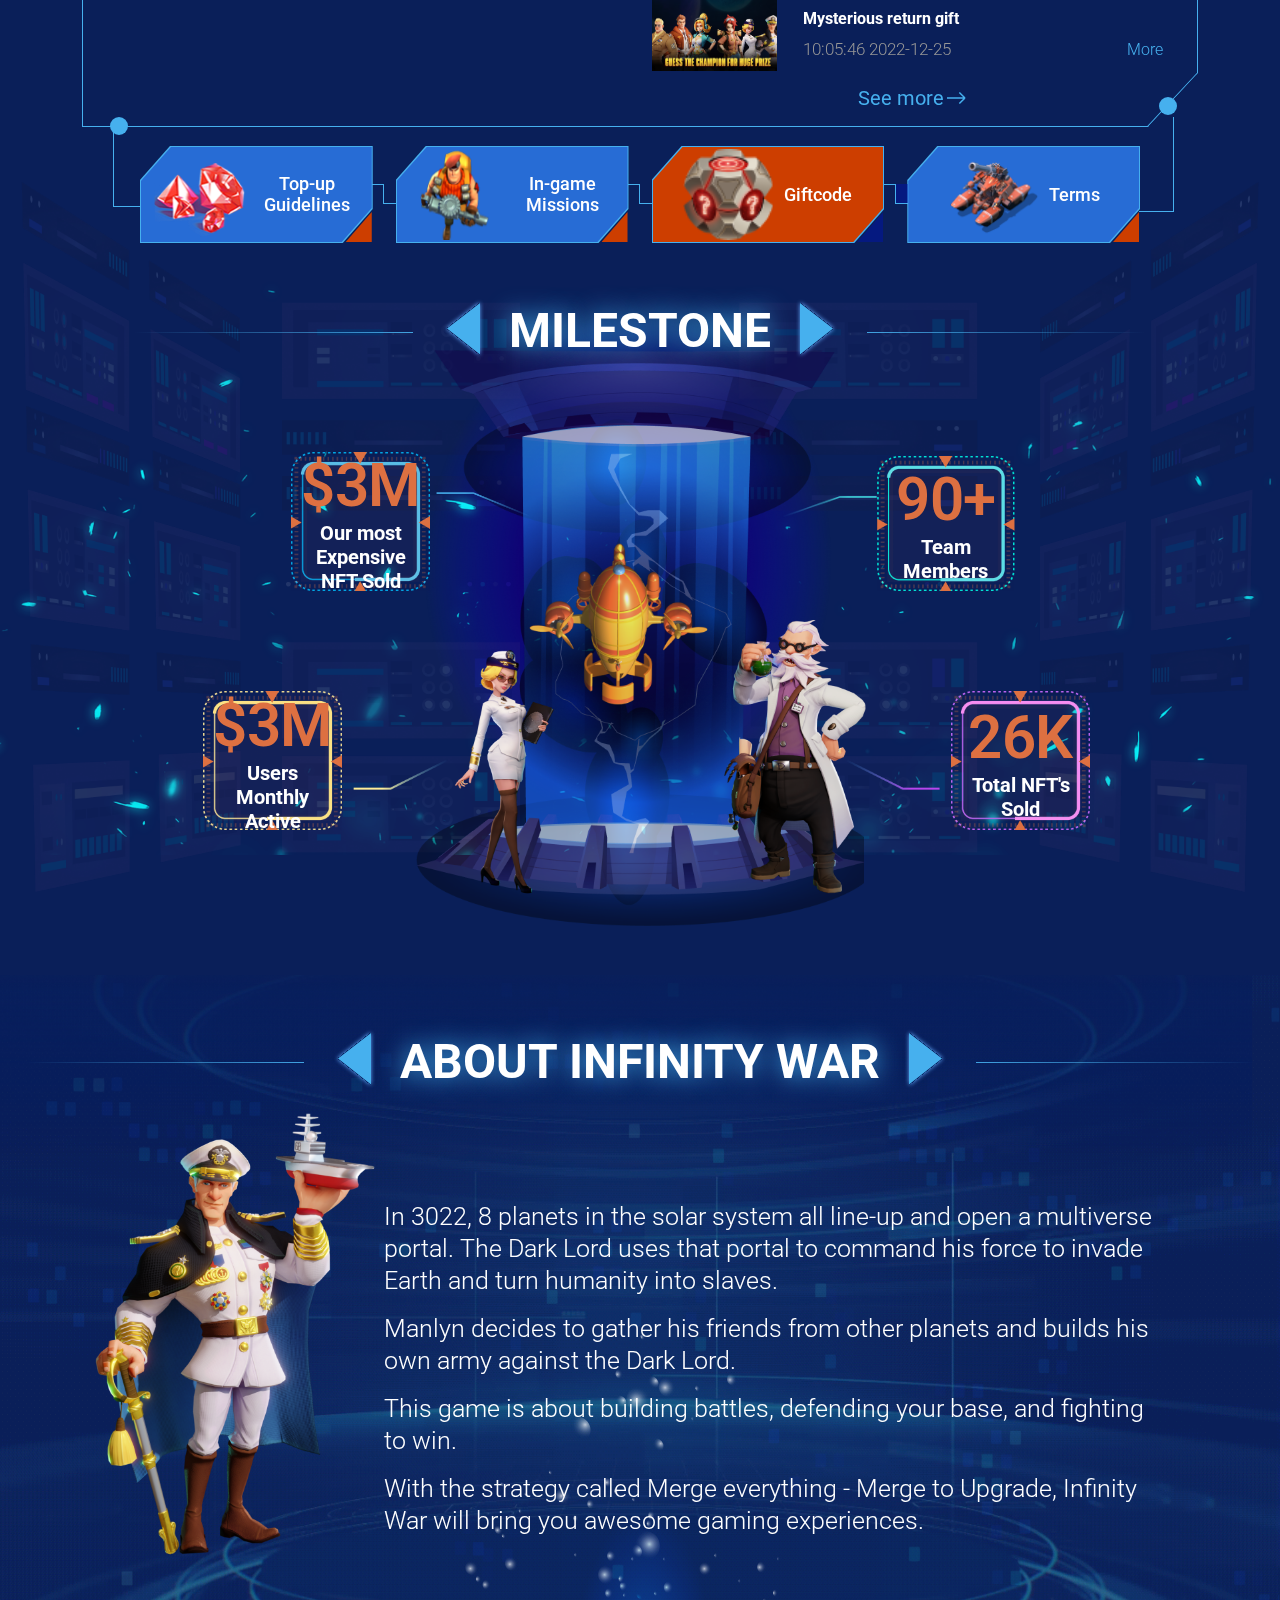
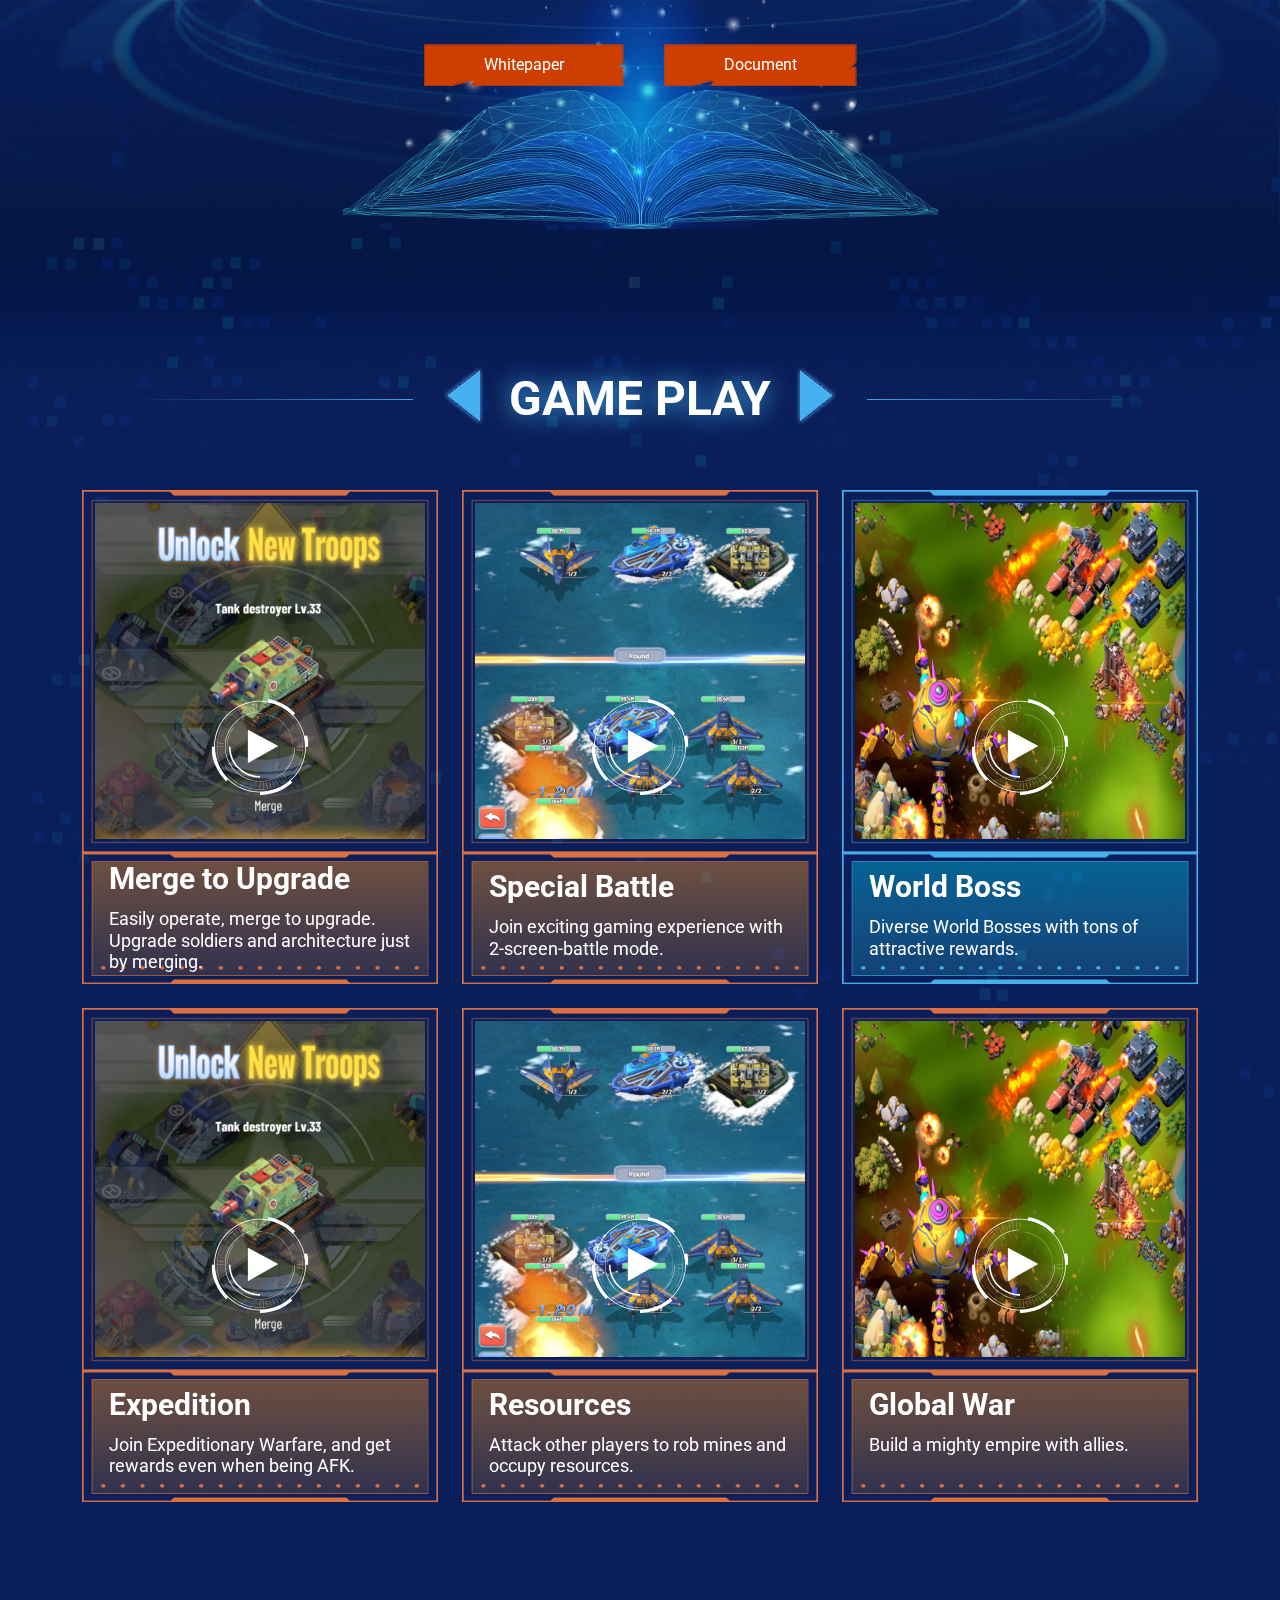
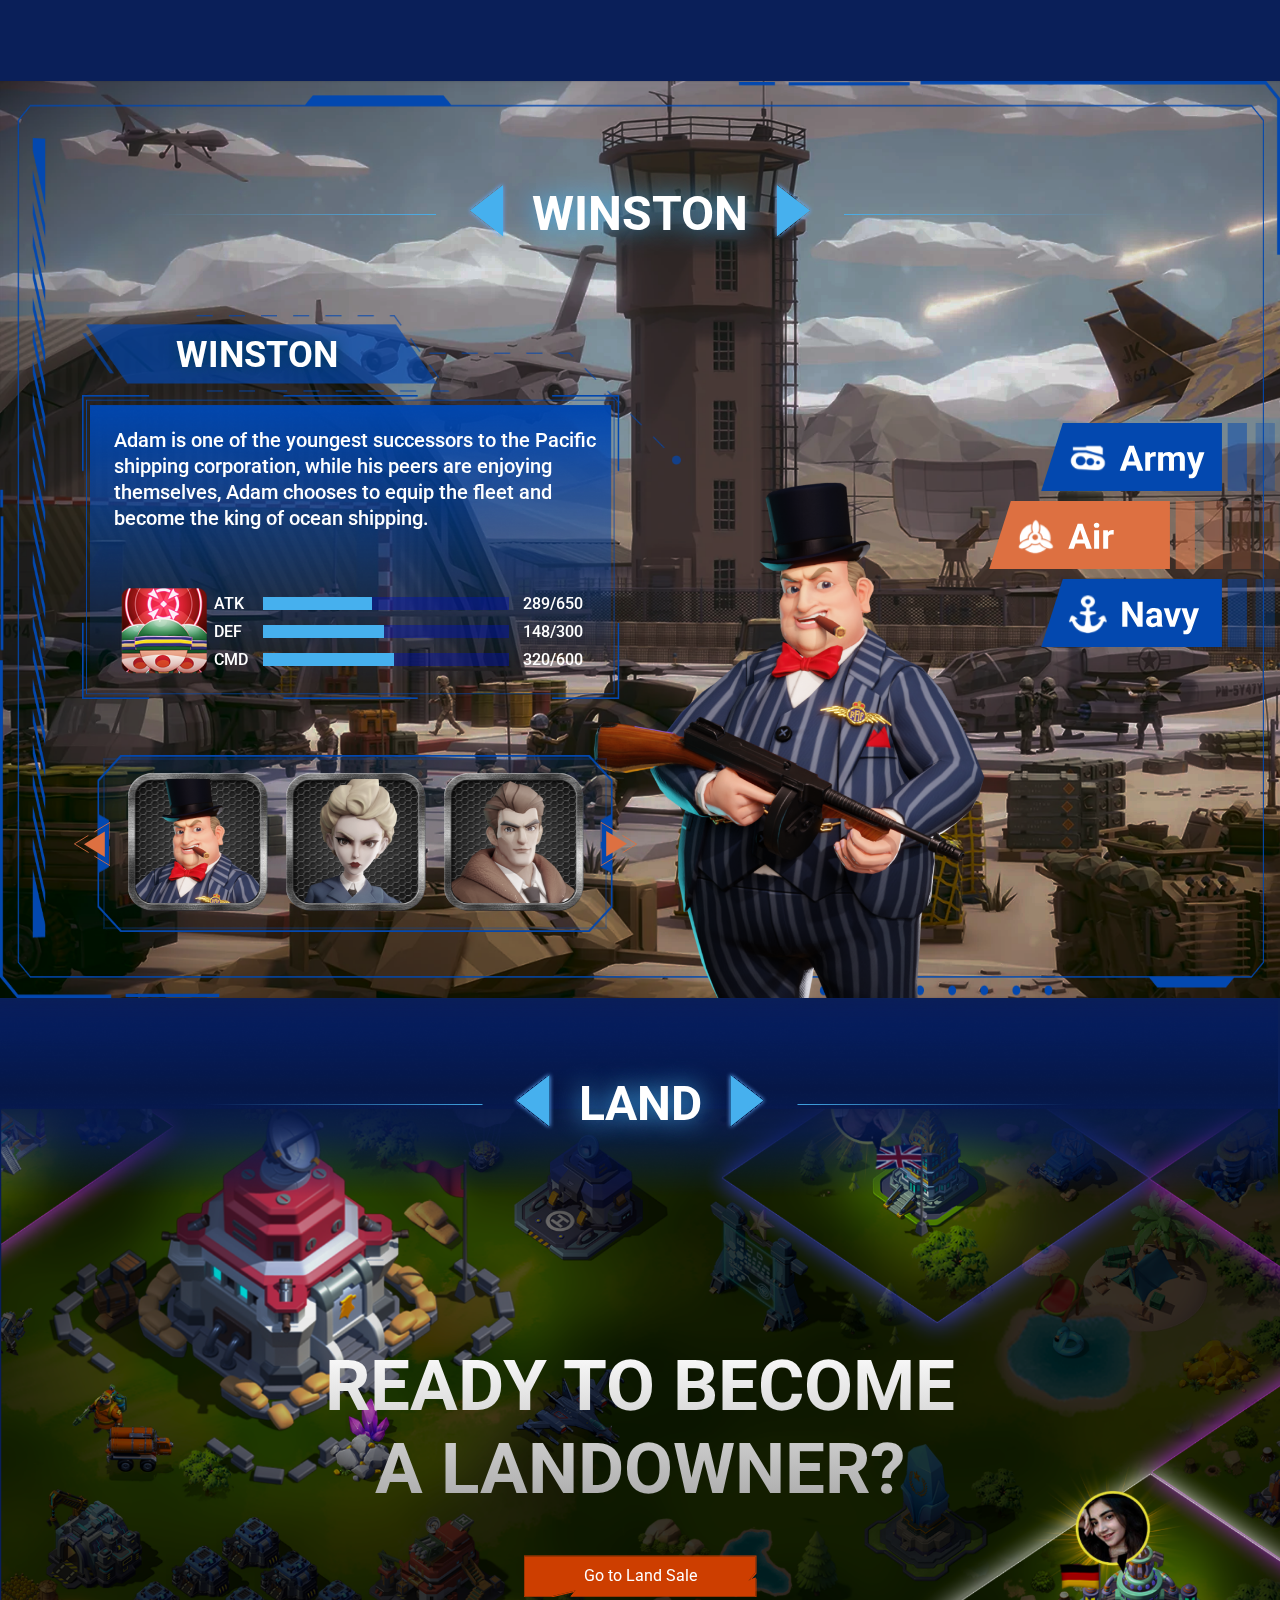
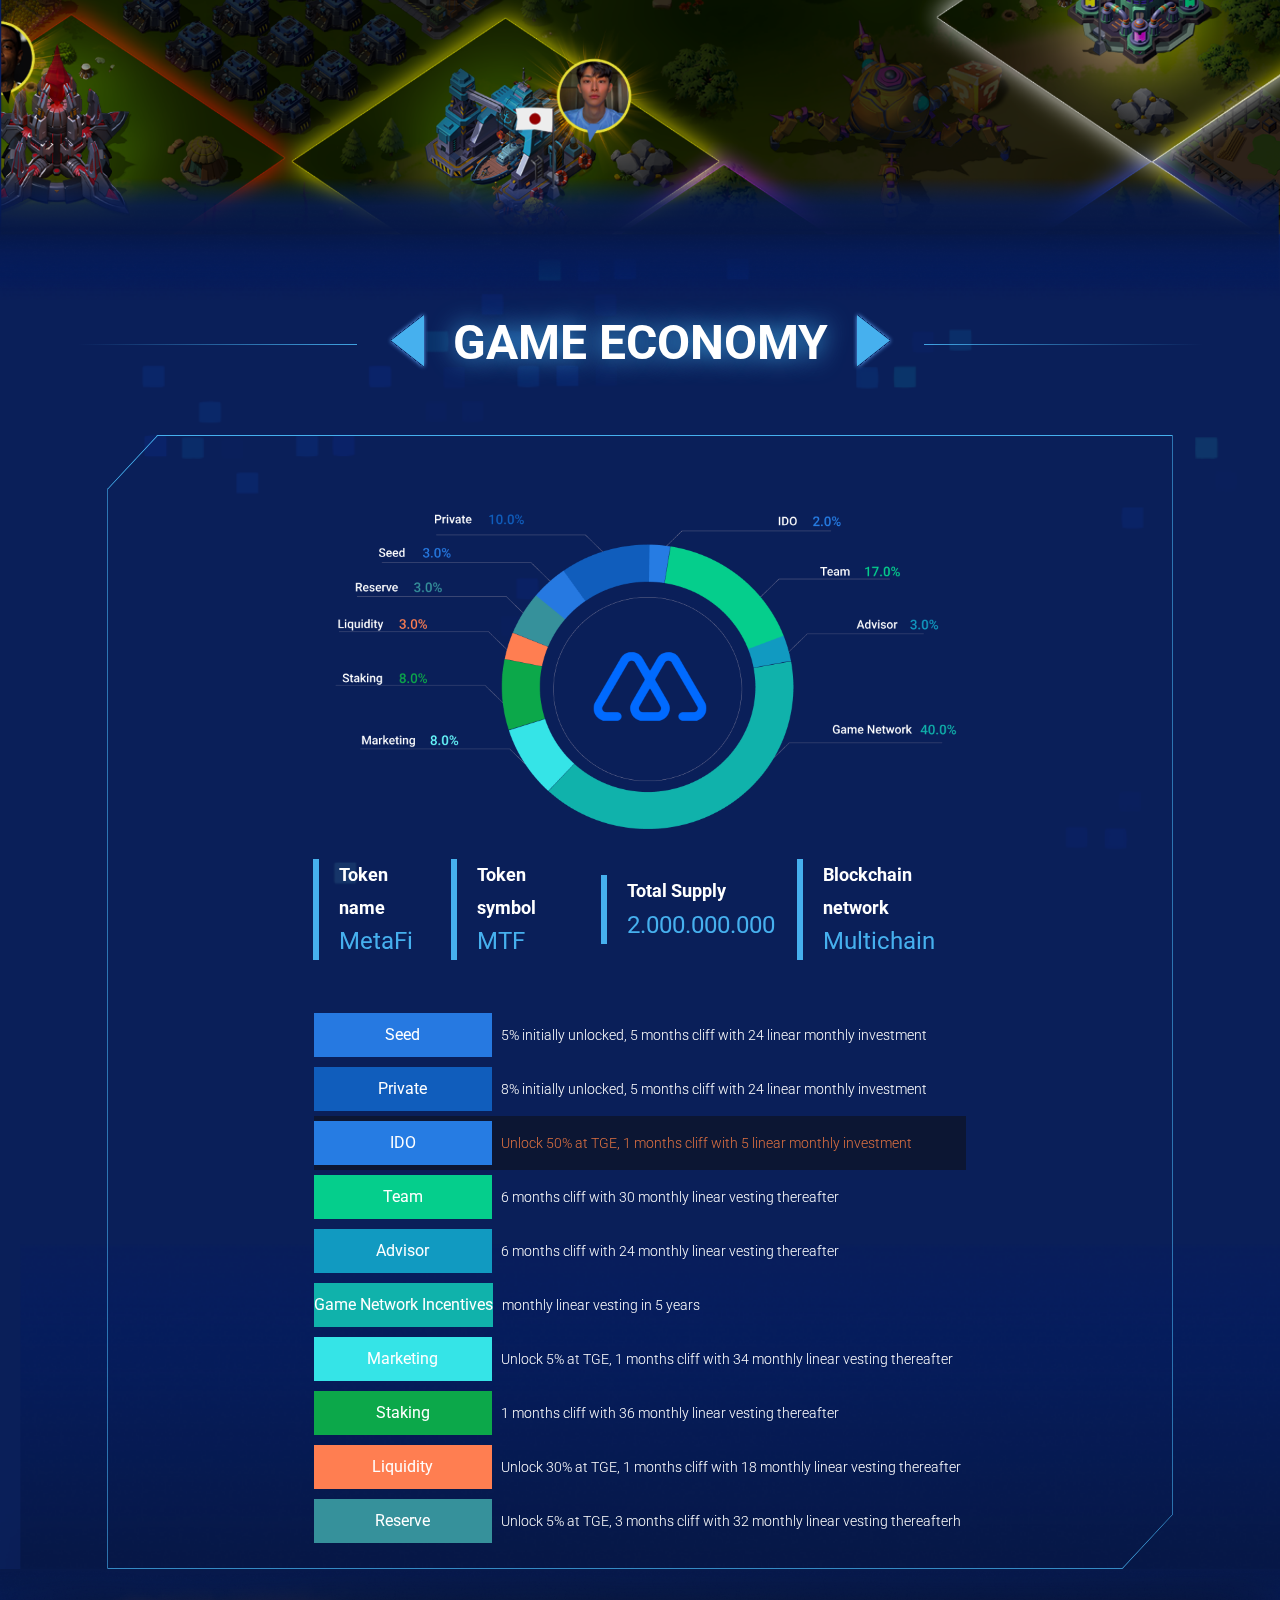
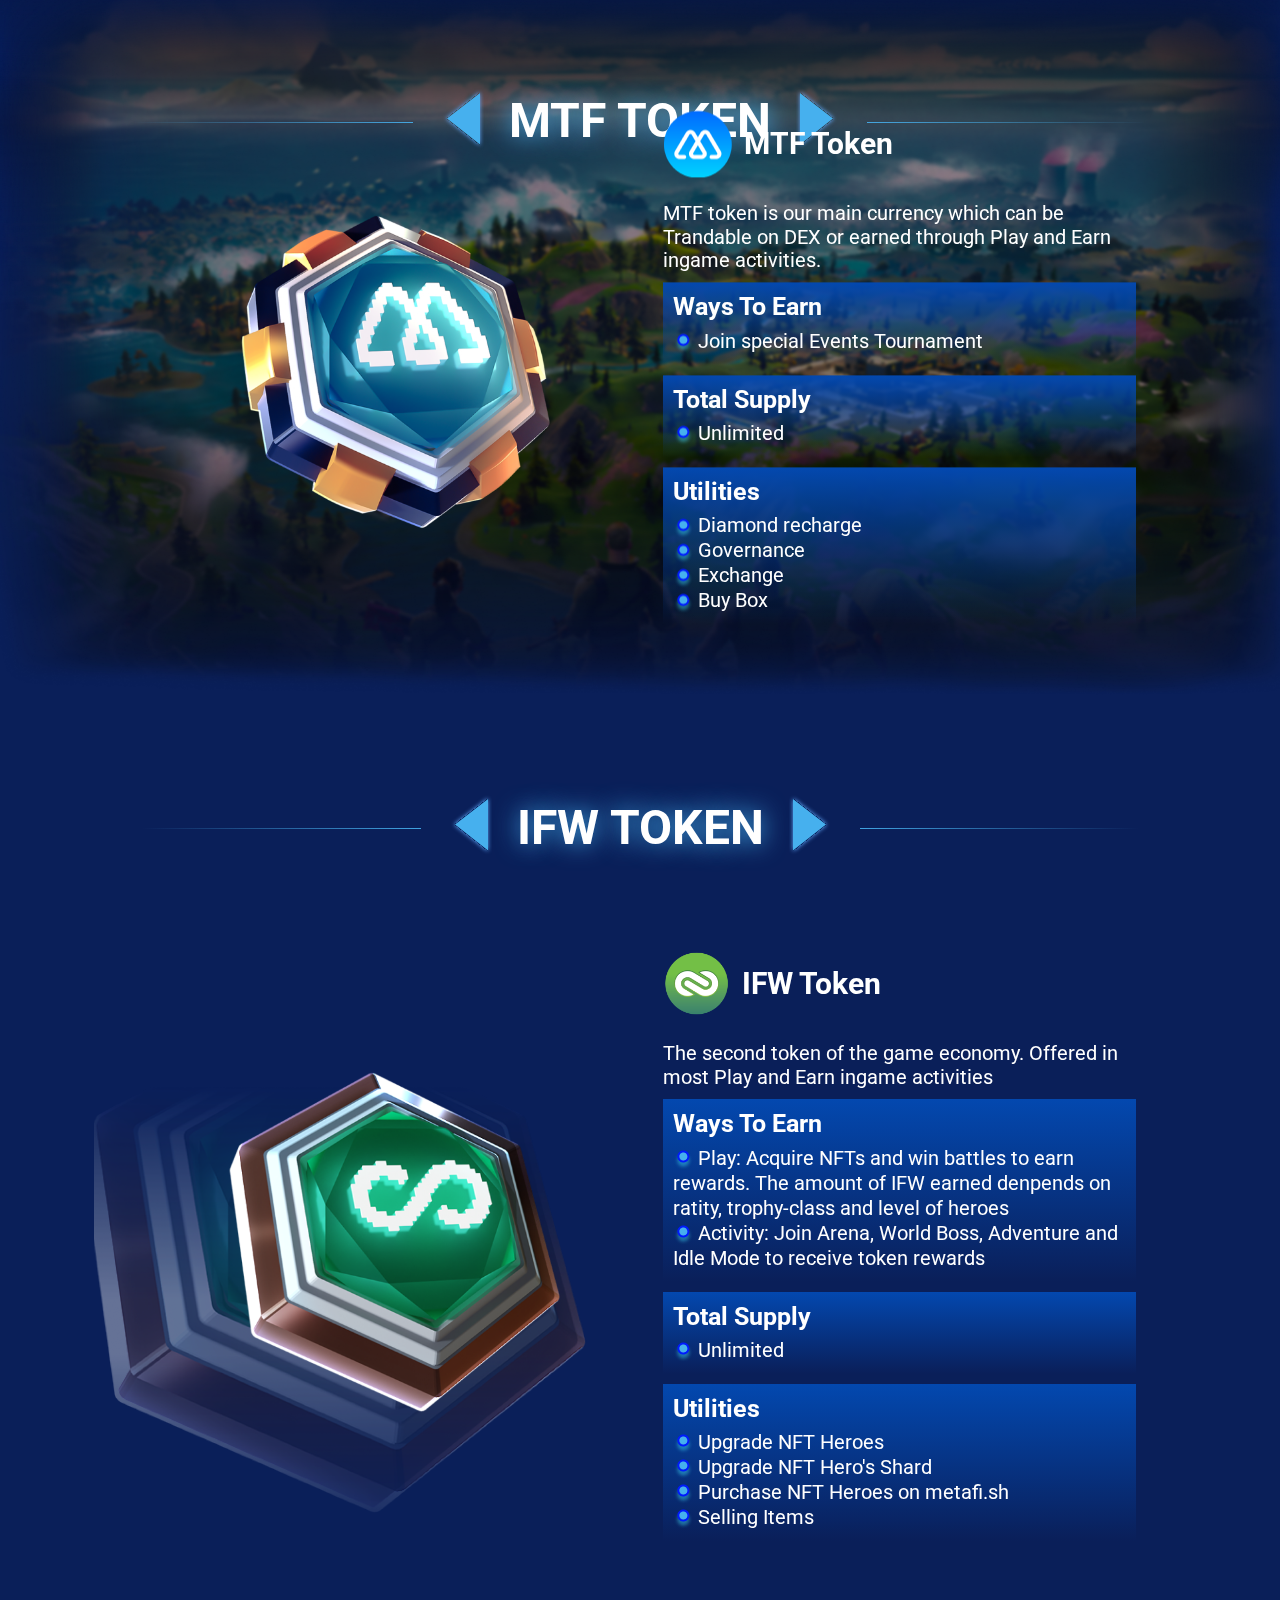
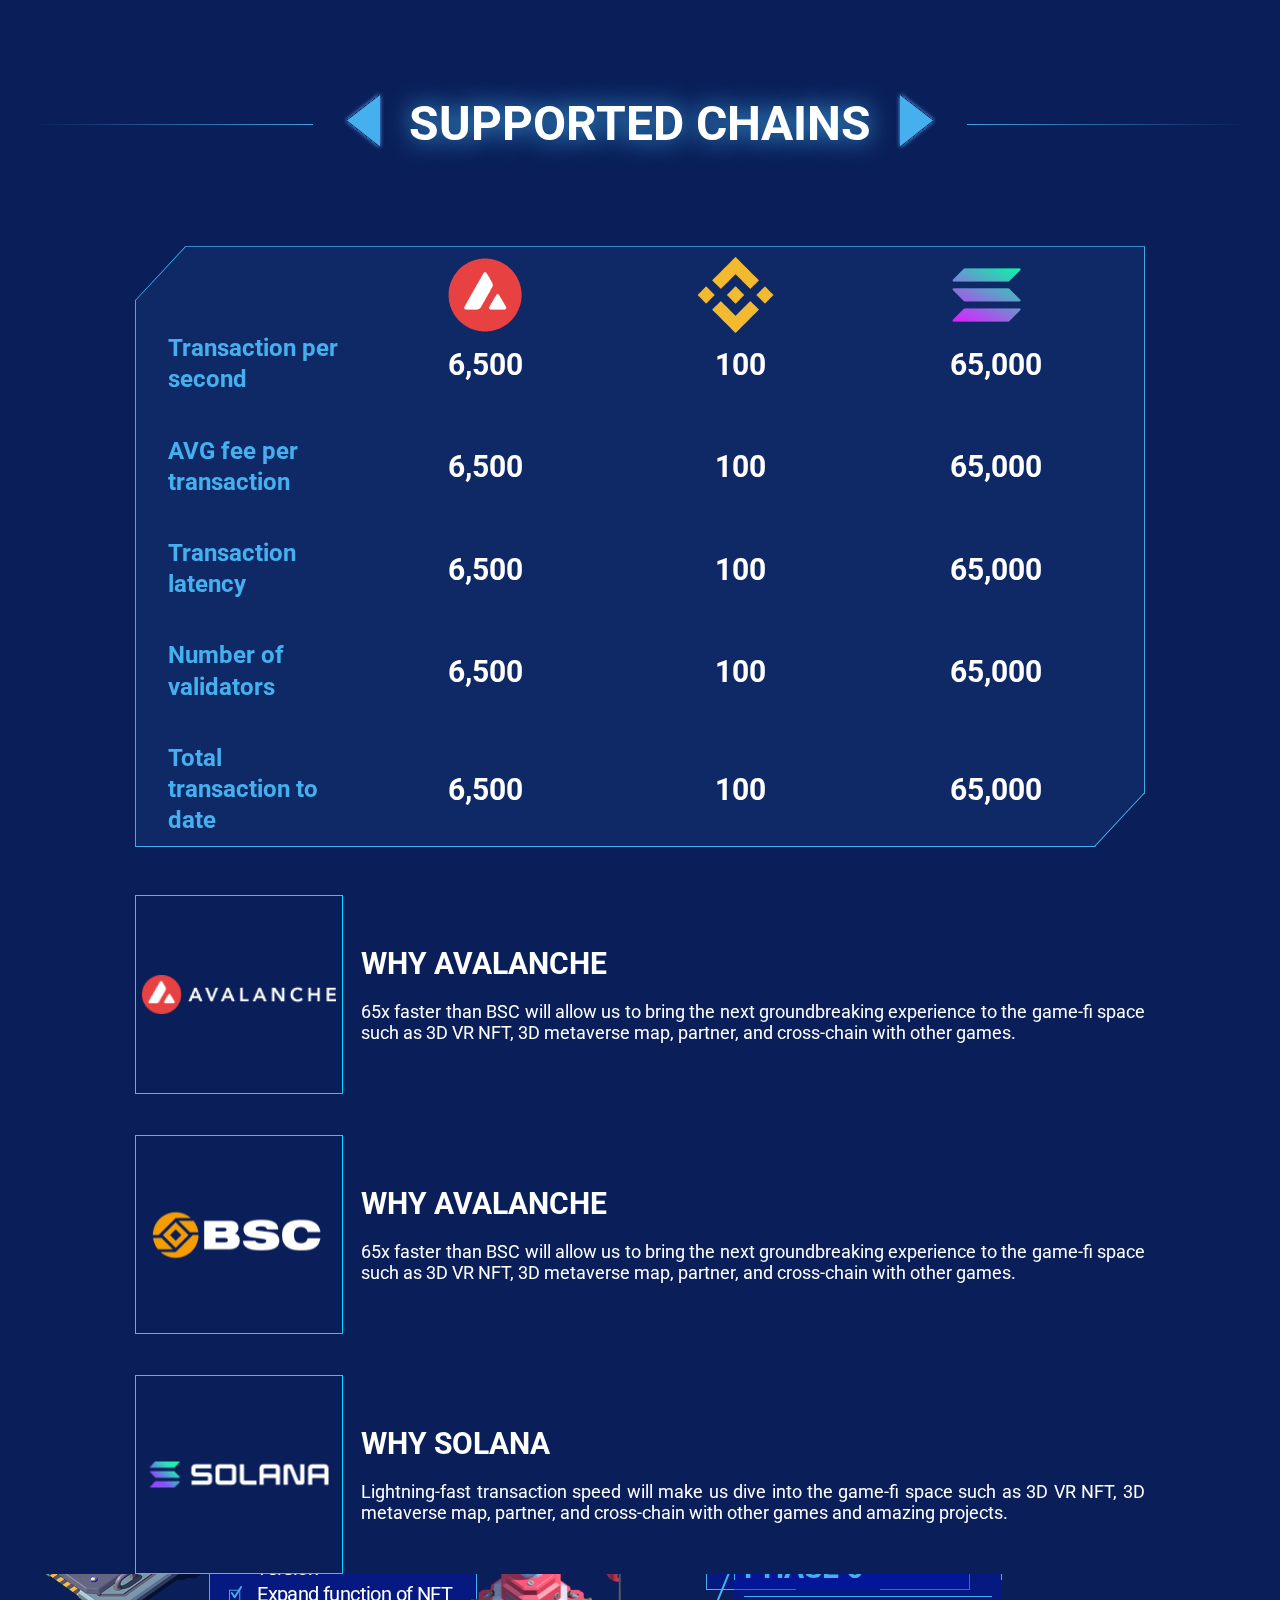
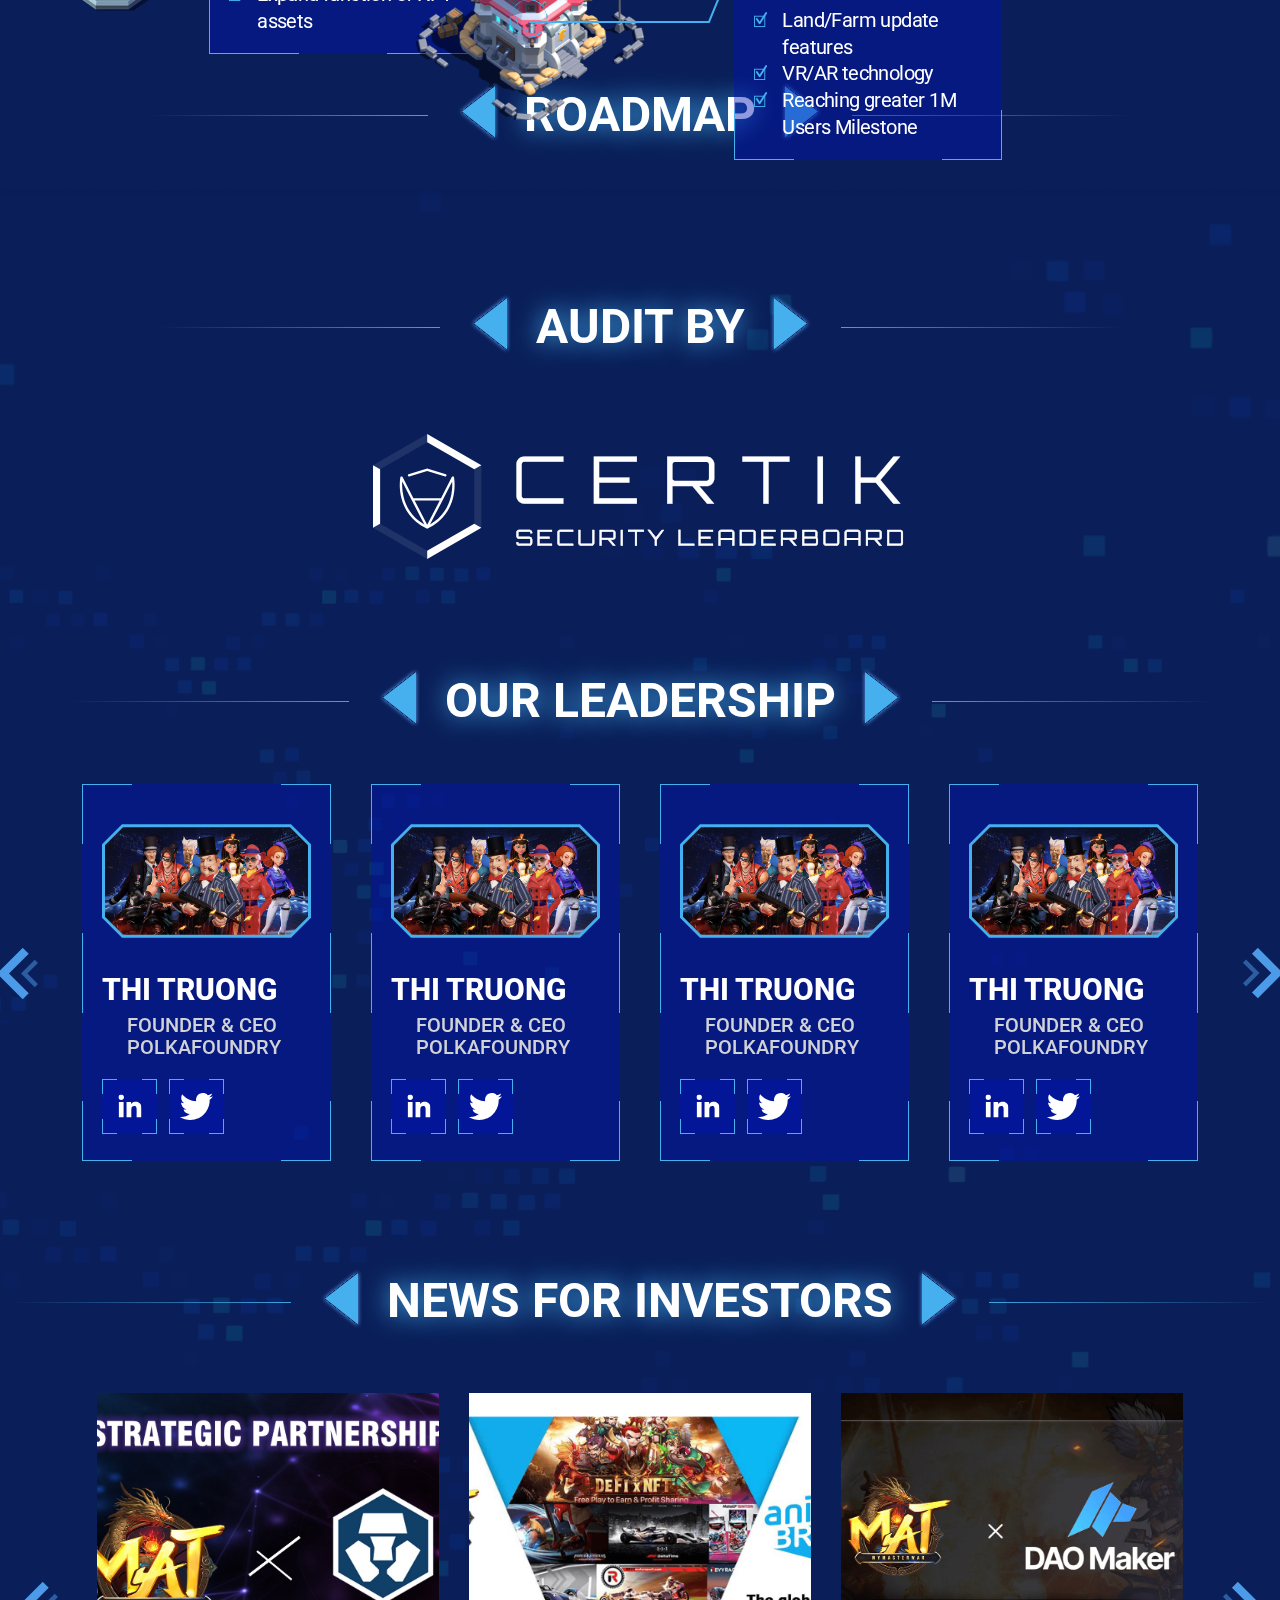
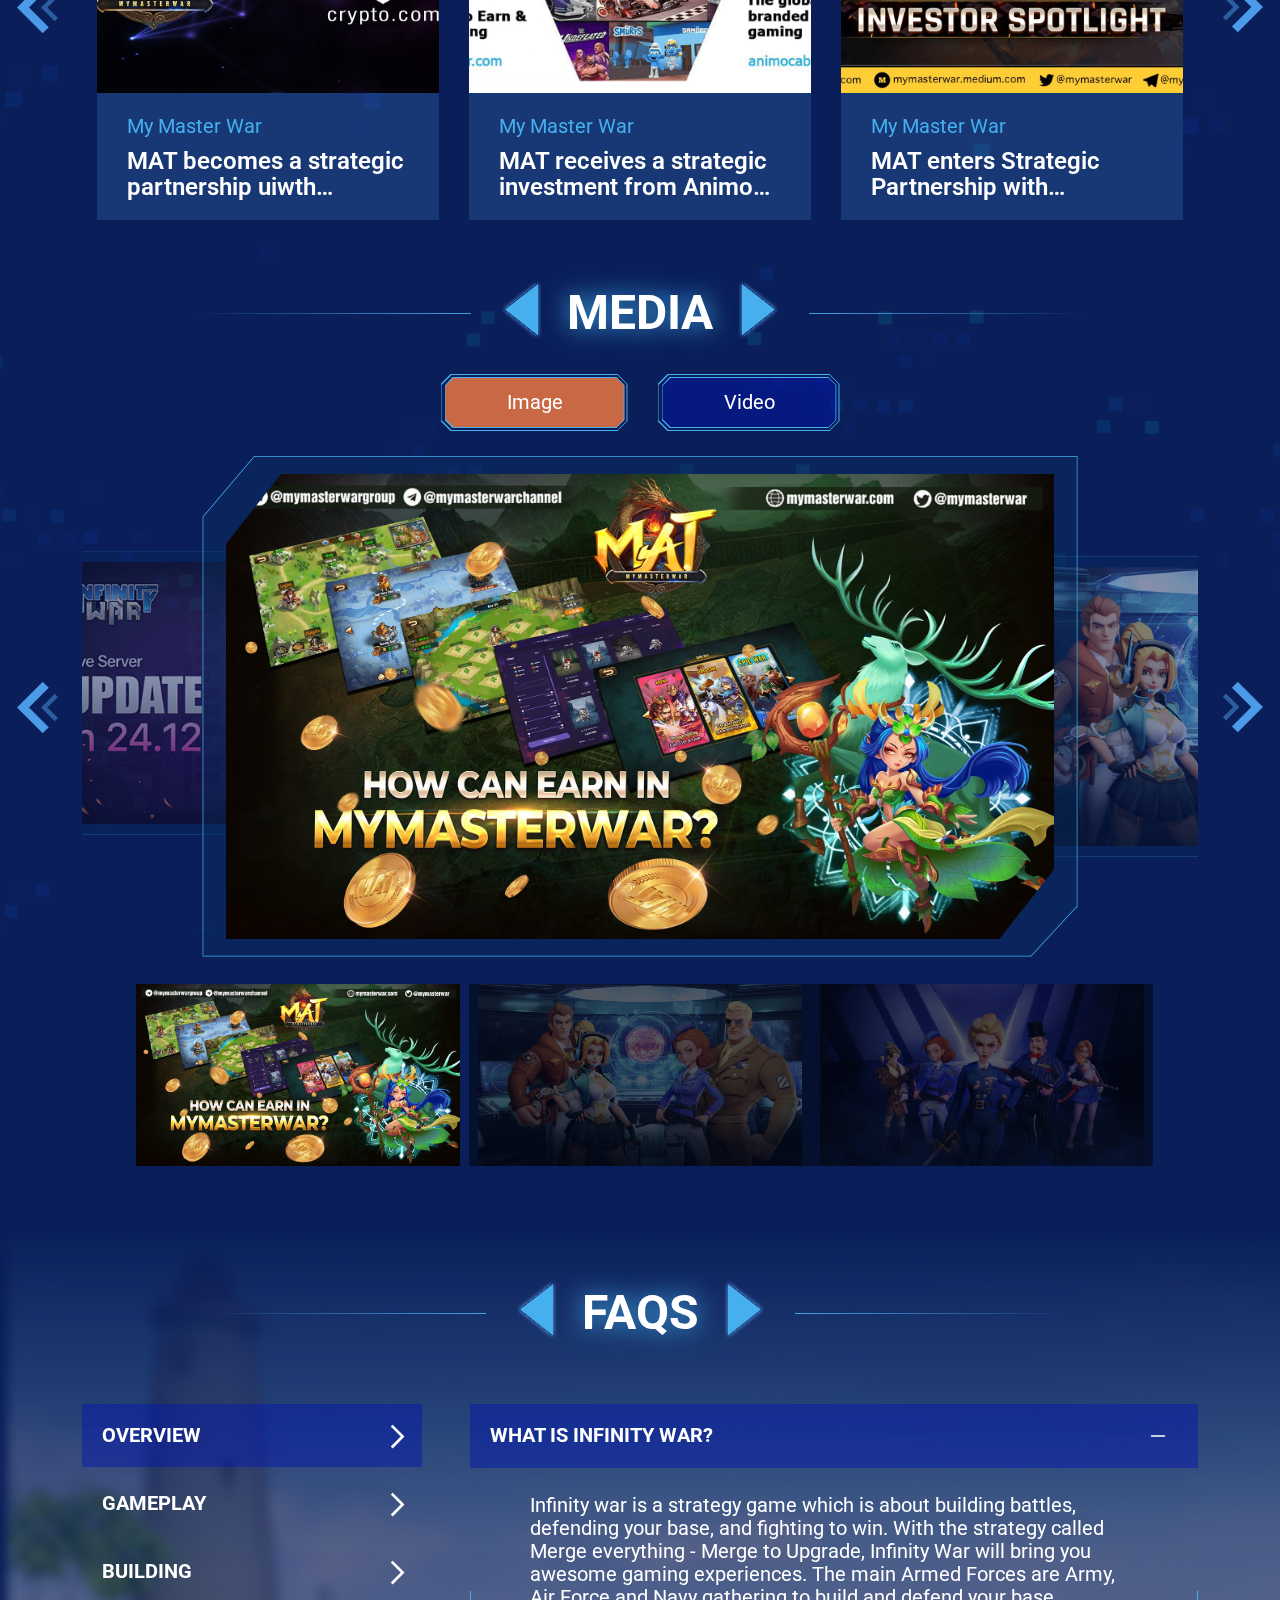
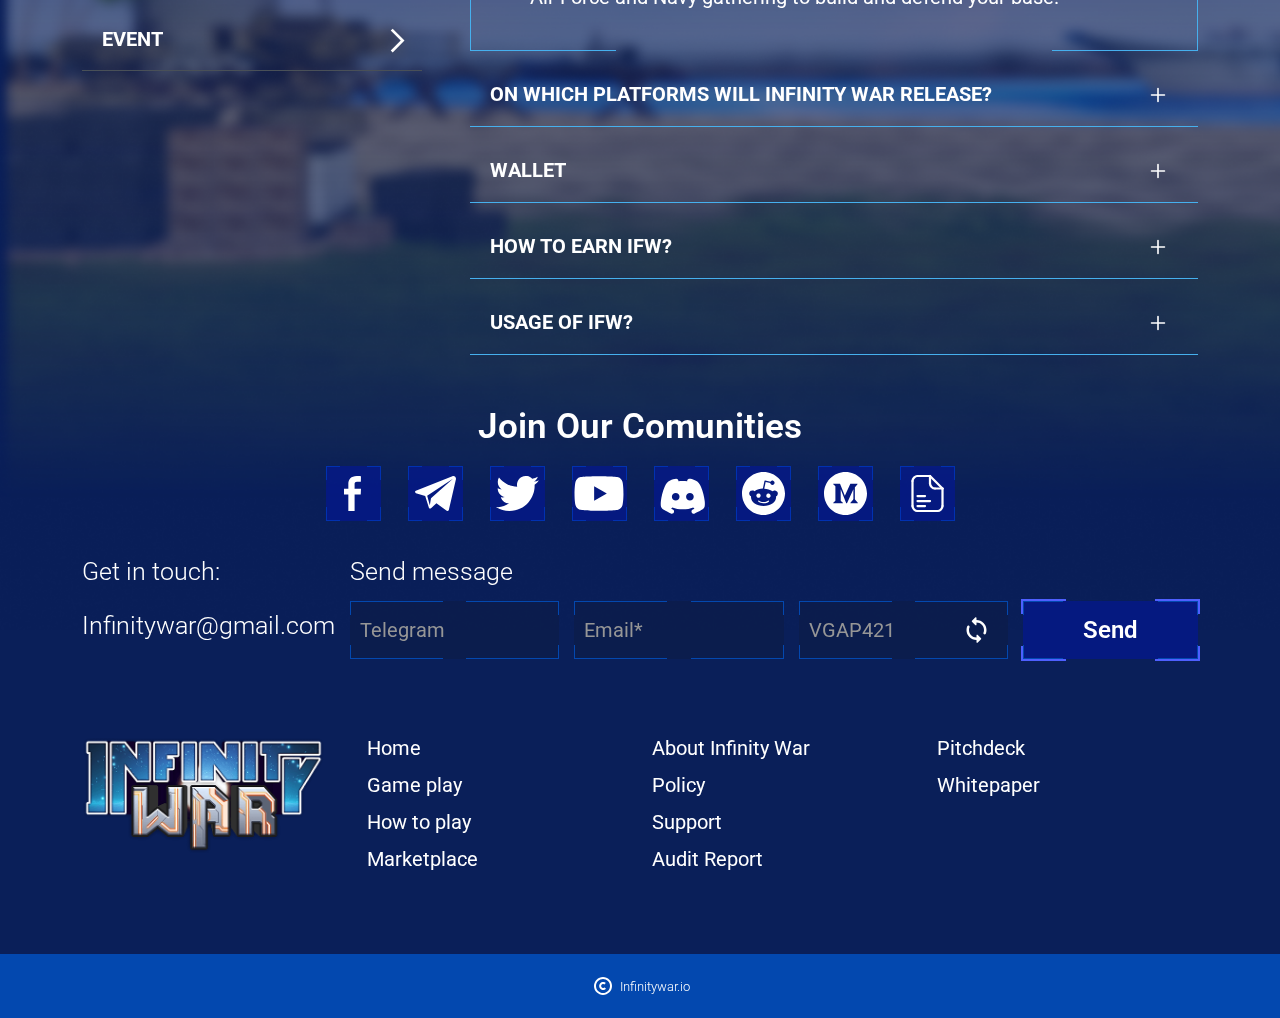
==== commit 62c81208: "update image and video in media" ====
--- a/index.html
+++ b/index.html
@@ -2128,16 +2128,16 @@
           >
             <div class="iw-media-slide">
               <div class="slide-item">
-                <img src="assets/images/slide-image-1.png" alt="" />
+                <img src="assets/images/slide-image-thumb-1.png" alt="" />
+              </div>
+              <div class="slide-item">
+                <img src="assets/images/news.png" alt="" />
               </div>
               <div class="slide-item">
                 <img src="assets/images/slide-image-1.png" alt="" />
               </div>
               <div class="slide-item">
-                <img src="assets/images/slide-image-1.png" alt="" />
-              </div>
-              <div class="slide-item">
-                <img src="assets/images/slide-image-1.png" alt="" />
+                <img src="assets/images/news-item-3.png" alt="" />
               </div>
             </div>
             <div class="iw-media-slide-nav">
@@ -2145,13 +2145,13 @@
                 <img src="assets/images/slide-image-thumb-1.png" alt="" />
               </div>
               <div class="slide-nav-item">
-                <img src="assets/images/slide-image-thumb-1.png" alt="" />
+                <img src="assets/images/news.png" alt="" />
               </div>
               <div class="slide-nav-item">
-                <img src="assets/images/slide-image-thumb-1.png" alt="" />
+                <img src="assets/images/slide-image-1.png" alt="" />
               </div>
               <div class="slide-nav-item">
-                <img src="assets/images/slide-image-thumb-1.png" alt="" />
+                <img src="assets/images/news-item-3.png" alt="" />
               </div>
             </div>
           </div>
@@ -2162,7 +2162,16 @@
             aria-labelledby="video-tab"
             tabindex="0"
           >
-            ...
+           <div class="media-video">
+            <iframe 
+              src="https://www.youtube.com/embed/kNIDk5dQsJU" 
+              title="Infinity War Trailer" 
+              frameborder="0" 
+              allow="accelerometer; autoplay; clipboard-write; encrypted-media; gyroscope; picture-in-picture; web-share" 
+              referrerpolicy="strict-origin-when-cross-origin" 
+              allowfullscreen>
+            </iframe>
+           </div>
           </div>
         </div>
       </div>
--- a/assets/css/style.css
+++ b/assets/css/style.css
@@ -1114,6 +1114,10 @@
     gap: 8px;
   }
 }
+.iw-top-news-content-right .news-list .news-item .thumb img {
+  width: 125px;
+  height: 71px;
+}
 .iw-top-news-content-right .news-list .news-item-content {
   display: flex;
   flex-direction: column;
@@ -1377,8 +1381,6 @@
     height: auto;
     z-index: 3;
   }
-}
-@media (max-width: 1024px) {
   .iw-top-news-addition {
     bottom: -185px;
   }
@@ -1415,16 +1417,12 @@
   .iw-top-news-addition-item .decoration-2 {
     display: none;
   }
-}
-@media (max-width: 1024px) {
   .iw-top-news-addition-item:nth-child(1)::after {
     border-bottom: none;
     height: 25px;
     top: -25px;
     left: 30.5%;
   }
-}
-@media (max-width: 1024px) {
   .iw-top-news-addition-item:nth-child(2)::after {
     content: "";
     position: absolute;
@@ -1435,8 +1433,6 @@
     border-right: 1px solid #46b0ee;
     width: 15%;
   }
-}
-@media (max-width: 1024px) {
   .iw-top-news-addition-item:nth-child(4)::after {
     display: none;
   }
@@ -1767,8 +1763,6 @@
     font-weight: 300;
     line-height: 17.58px;
   }
-}
-@media (max-width: 1200px) {
   .iw-footer-menu ul {
     margin-bottom: 20px;
   }
@@ -1799,16 +1793,12 @@
     width: 245px;
     height: auto;
   }
-}
-@media (max-width: 475px) {
   .iw-footer-join-title {
     font-size: 35px;
     font-weight: 600;
     line-height: 41.02px;
     text-align: center;
   }
-}
-@media (max-width: 475px) {
   .iw-footer-join-links {
     flex-direction: column;
     gap: 32px;
@@ -1835,16 +1825,12 @@
     display: flex;
     justify-content: center;
   }
-}
-@media (max-width: 475px) {
   .iw-footer-form-label {
     margin-bottom: 0;
     font-size: 15px;
     font-weight: 300;
     line-height: 17.58px;
   }
-}
-@media (max-width: 475px) {
   .iw-footer-form-control a {
     font-size: 15px;
     font-weight: 300;
@@ -1860,8 +1846,6 @@
   .iw-footer-menu ul {
     margin-bottom: 20px;
   }
-}
-@media (max-width: 475px) {
   .iw-footer-menu ul li a {
     font-size: 16px;
     font-weight: 500;
@@ -2784,13 +2768,9 @@
   .iw-advisors .advisors-slide a:first-child {
     border-top: 1px solid #46b0ee;
   }
-}
-@media (max-width: 1024px) {
   .iw-advisors .advisors-slide a:last-child {
     border-bottom: 1px solid #46b0ee;
   }
-}
-@media (max-width: 1024px) {
   .iw-advisors .advisors-slide a:hover, .iw-advisors .advisors-slide a.active {
     border: none;
     --border-color: #dd7041;
@@ -3074,7 +3054,7 @@
   padding: 10px;
 }
 .iw-media .iw-media-slide .slide-item {
-  padding: 18px;
+  padding: 18px 44px 18px 44px;
   background-image: url(../images/media-slide-border.svg);
   background-size: 100% 100%;
 }
@@ -3141,6 +3121,17 @@
 }
 .iw-media .iw-media-slide-nav .slide-nav-item.slick-current::after {
   opacity: 0;
+}
+
+.media-video iframe {
+  width: 100%;
+  height: 560px;
+  border-radius: 15px;
+}
+@media (max-width: 767px) {
+  .media-video iframe {
+    height: 300px;
+  }
 }
 
 .iw-faqs {
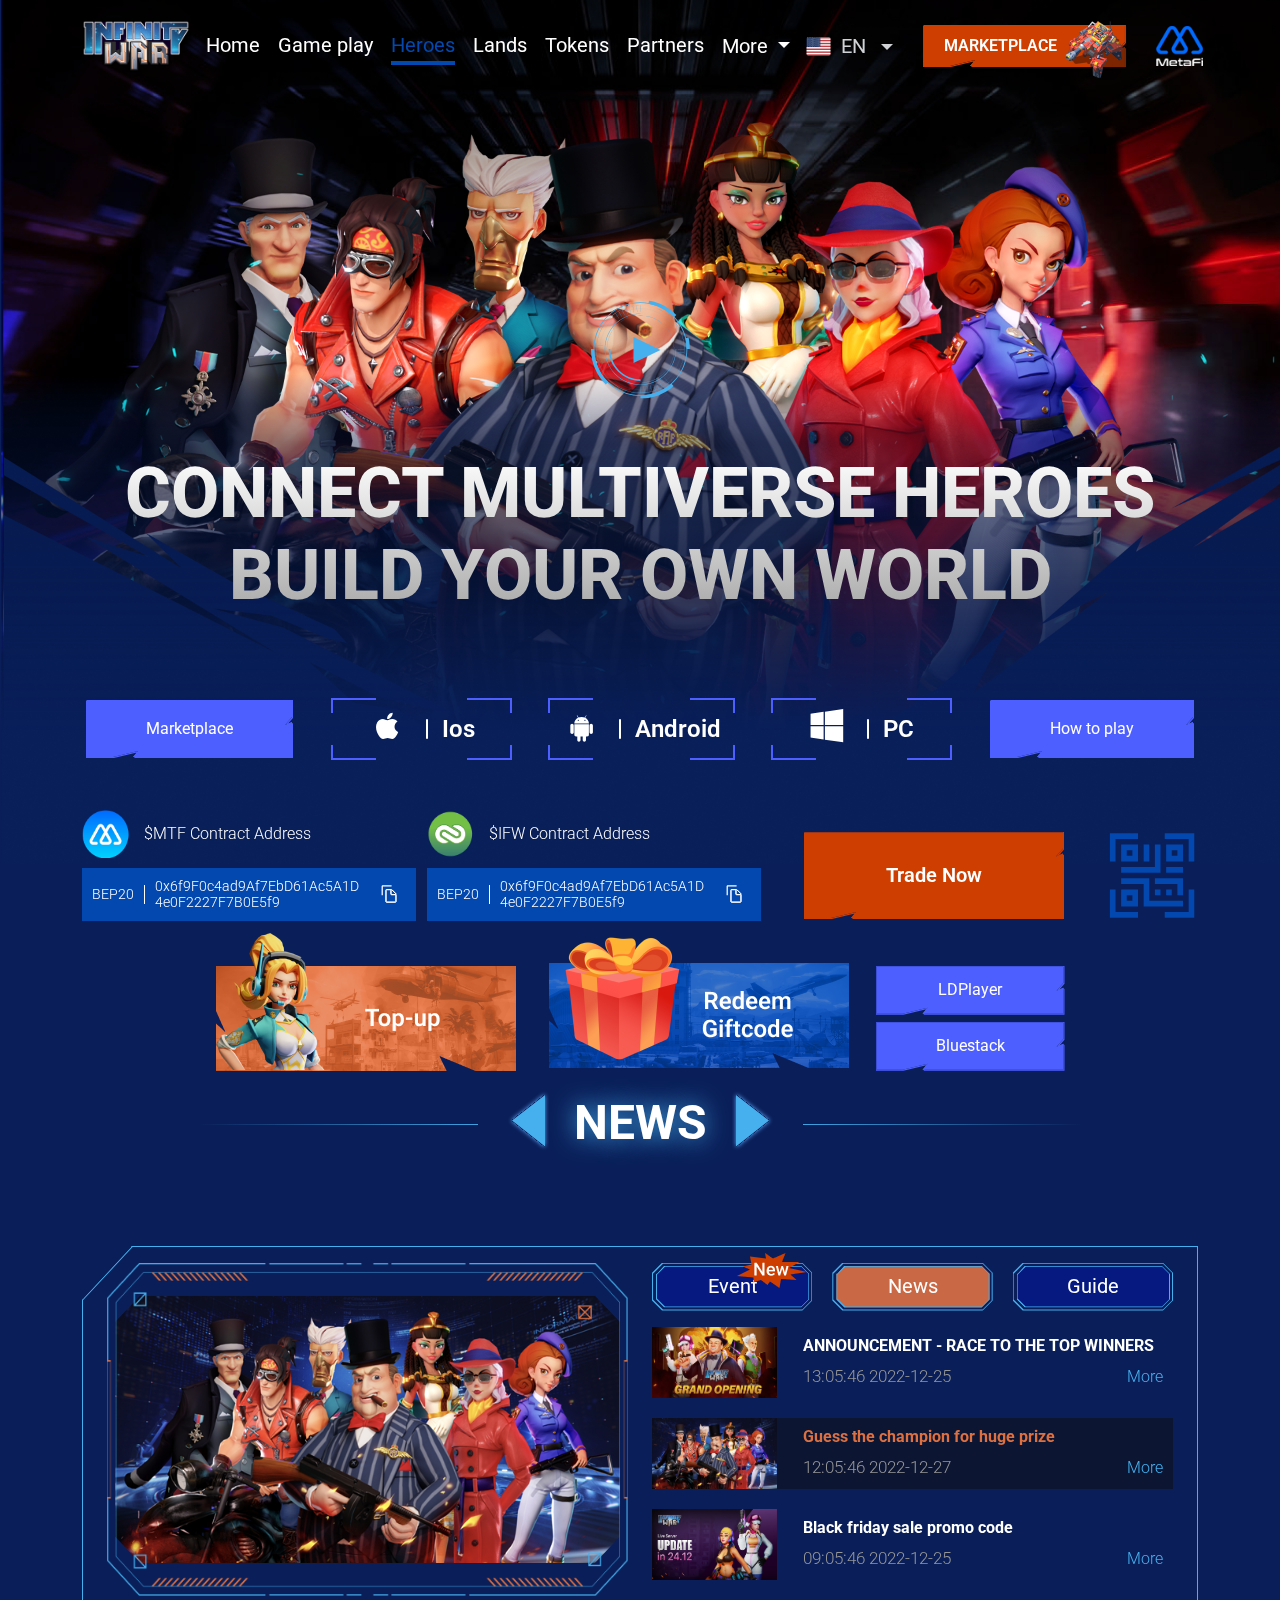
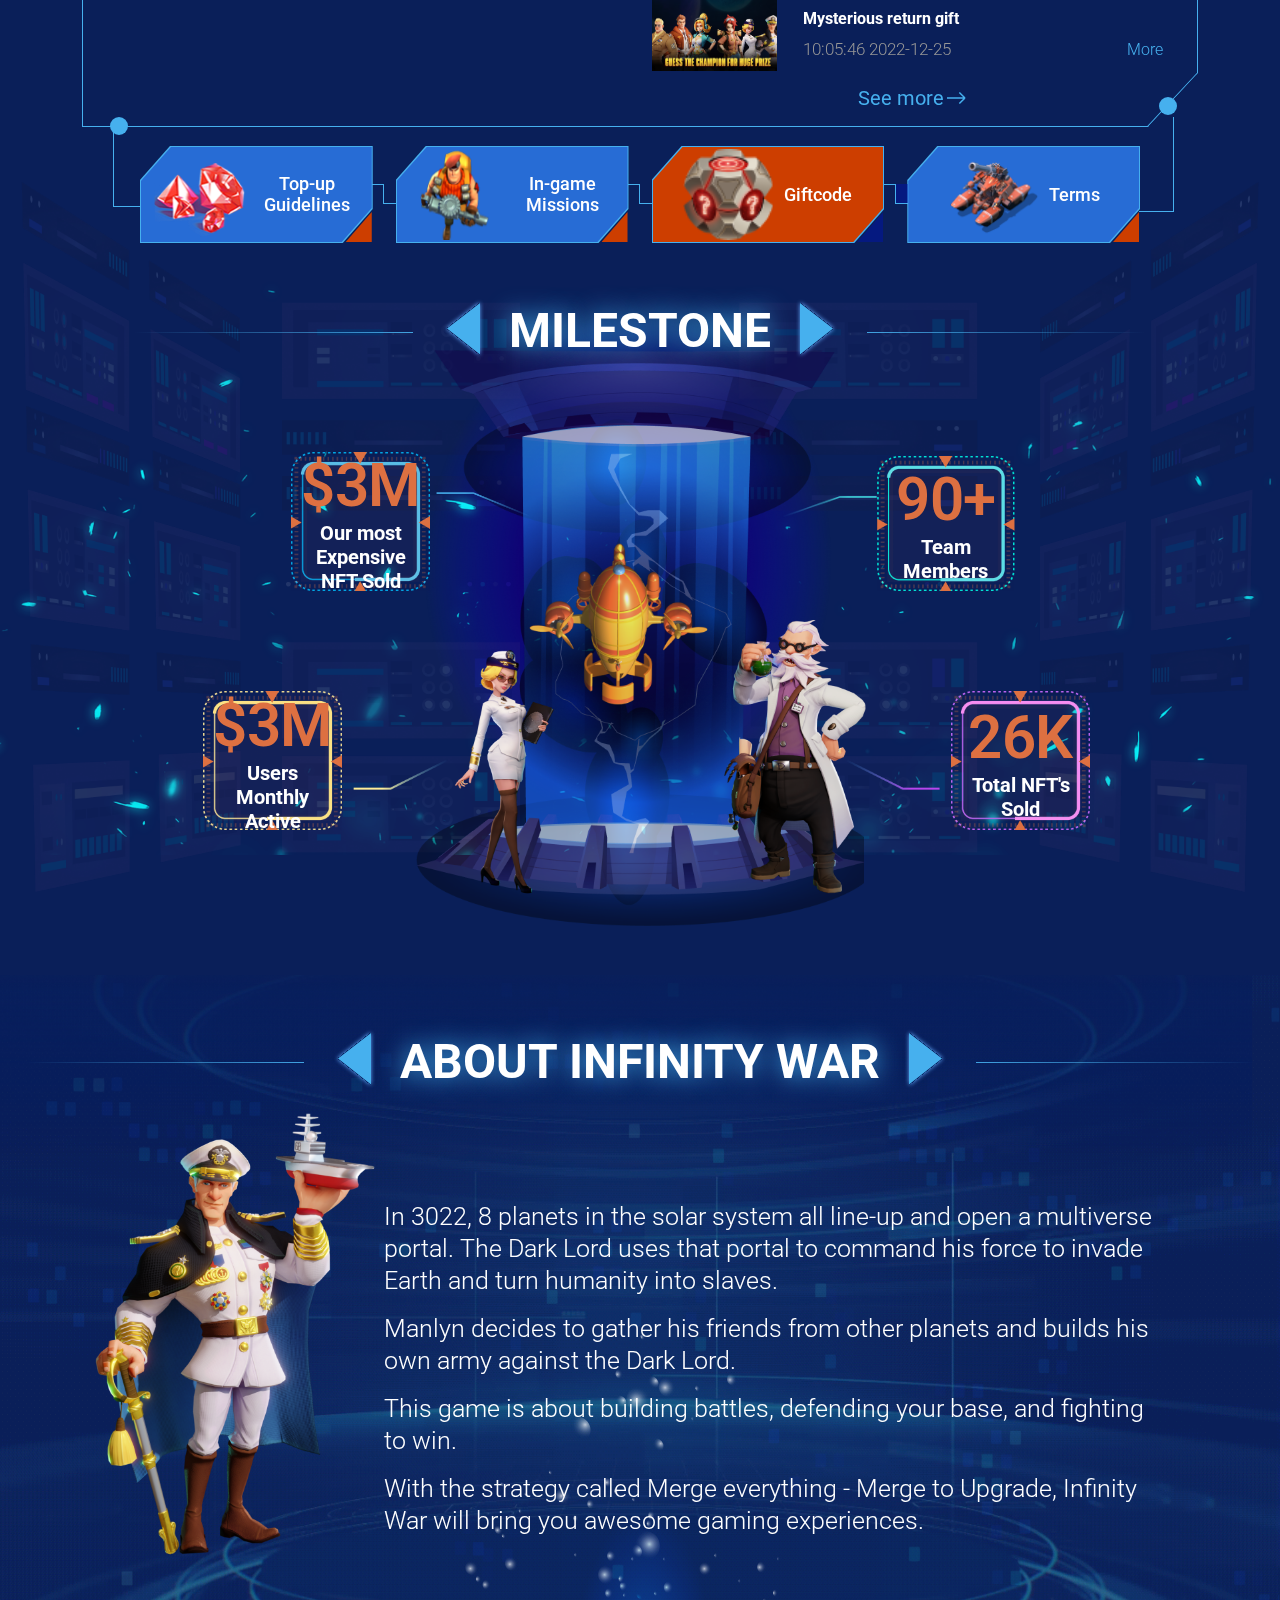
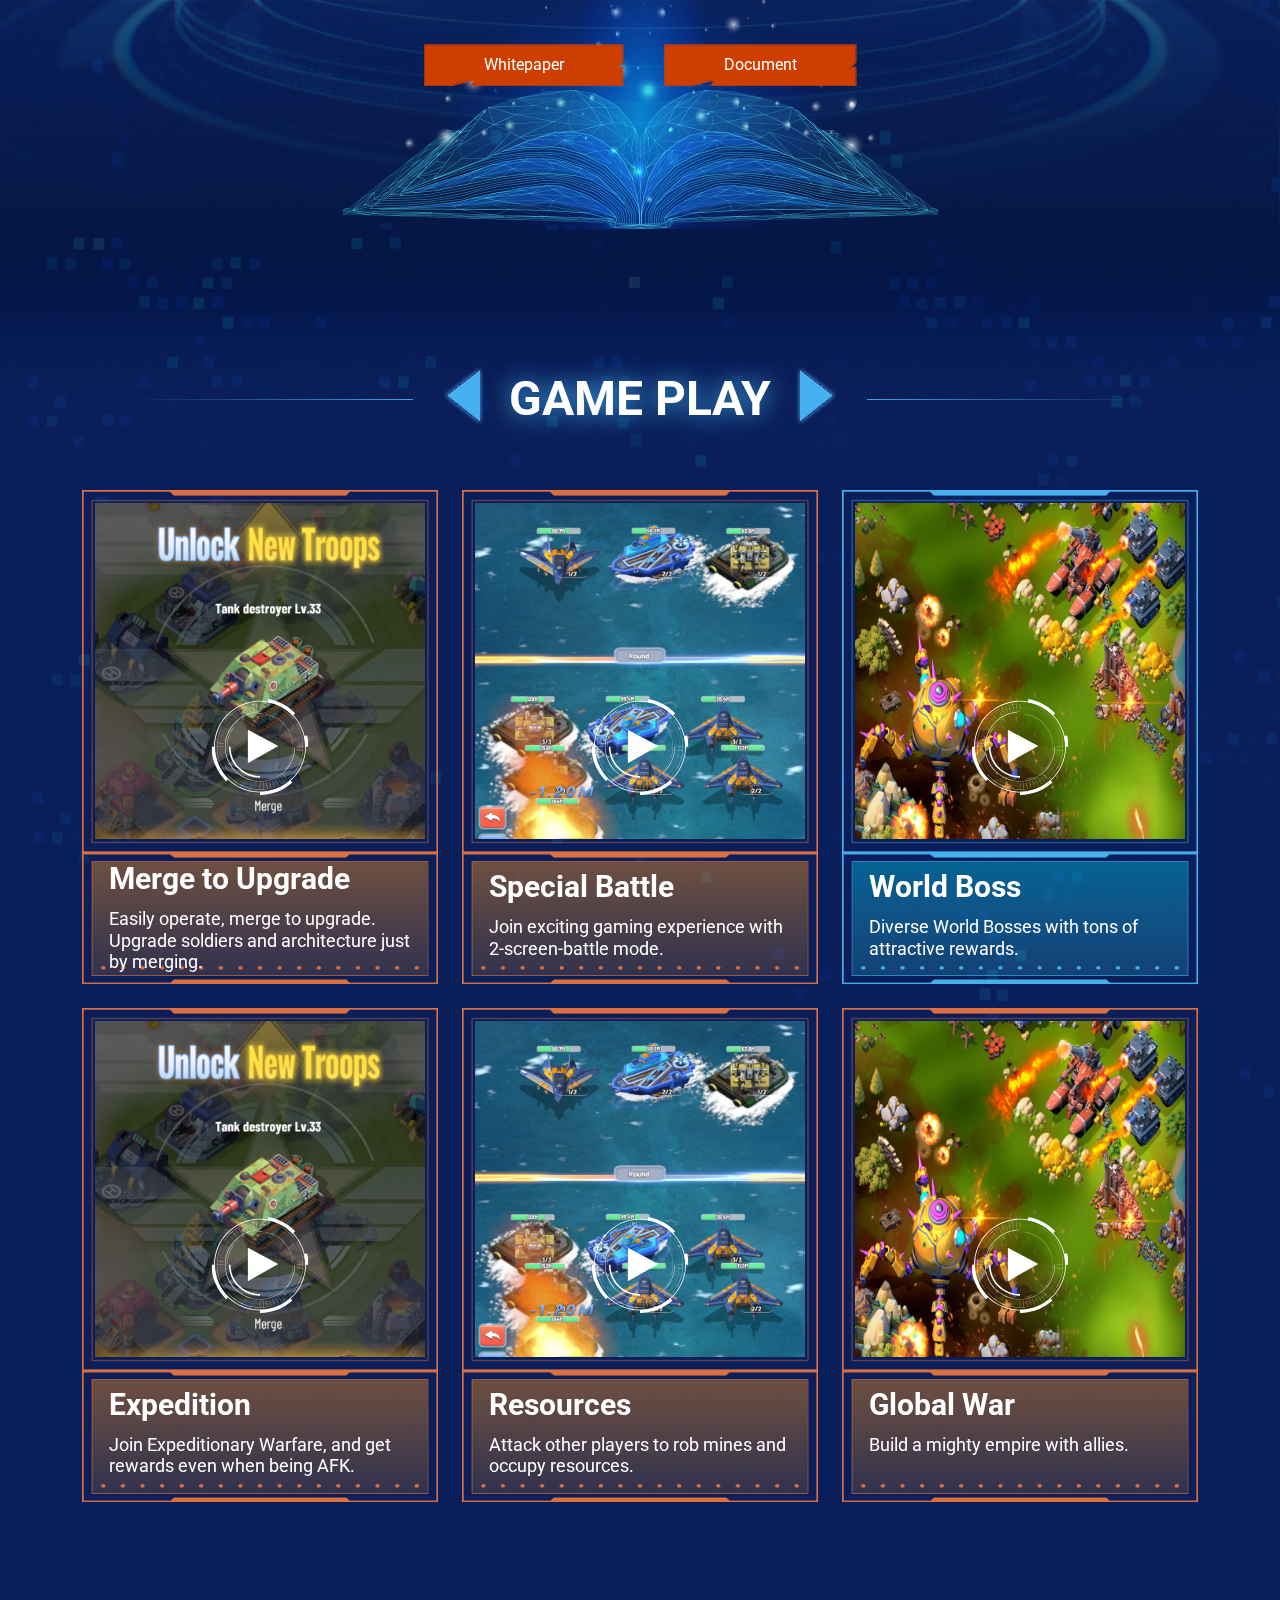
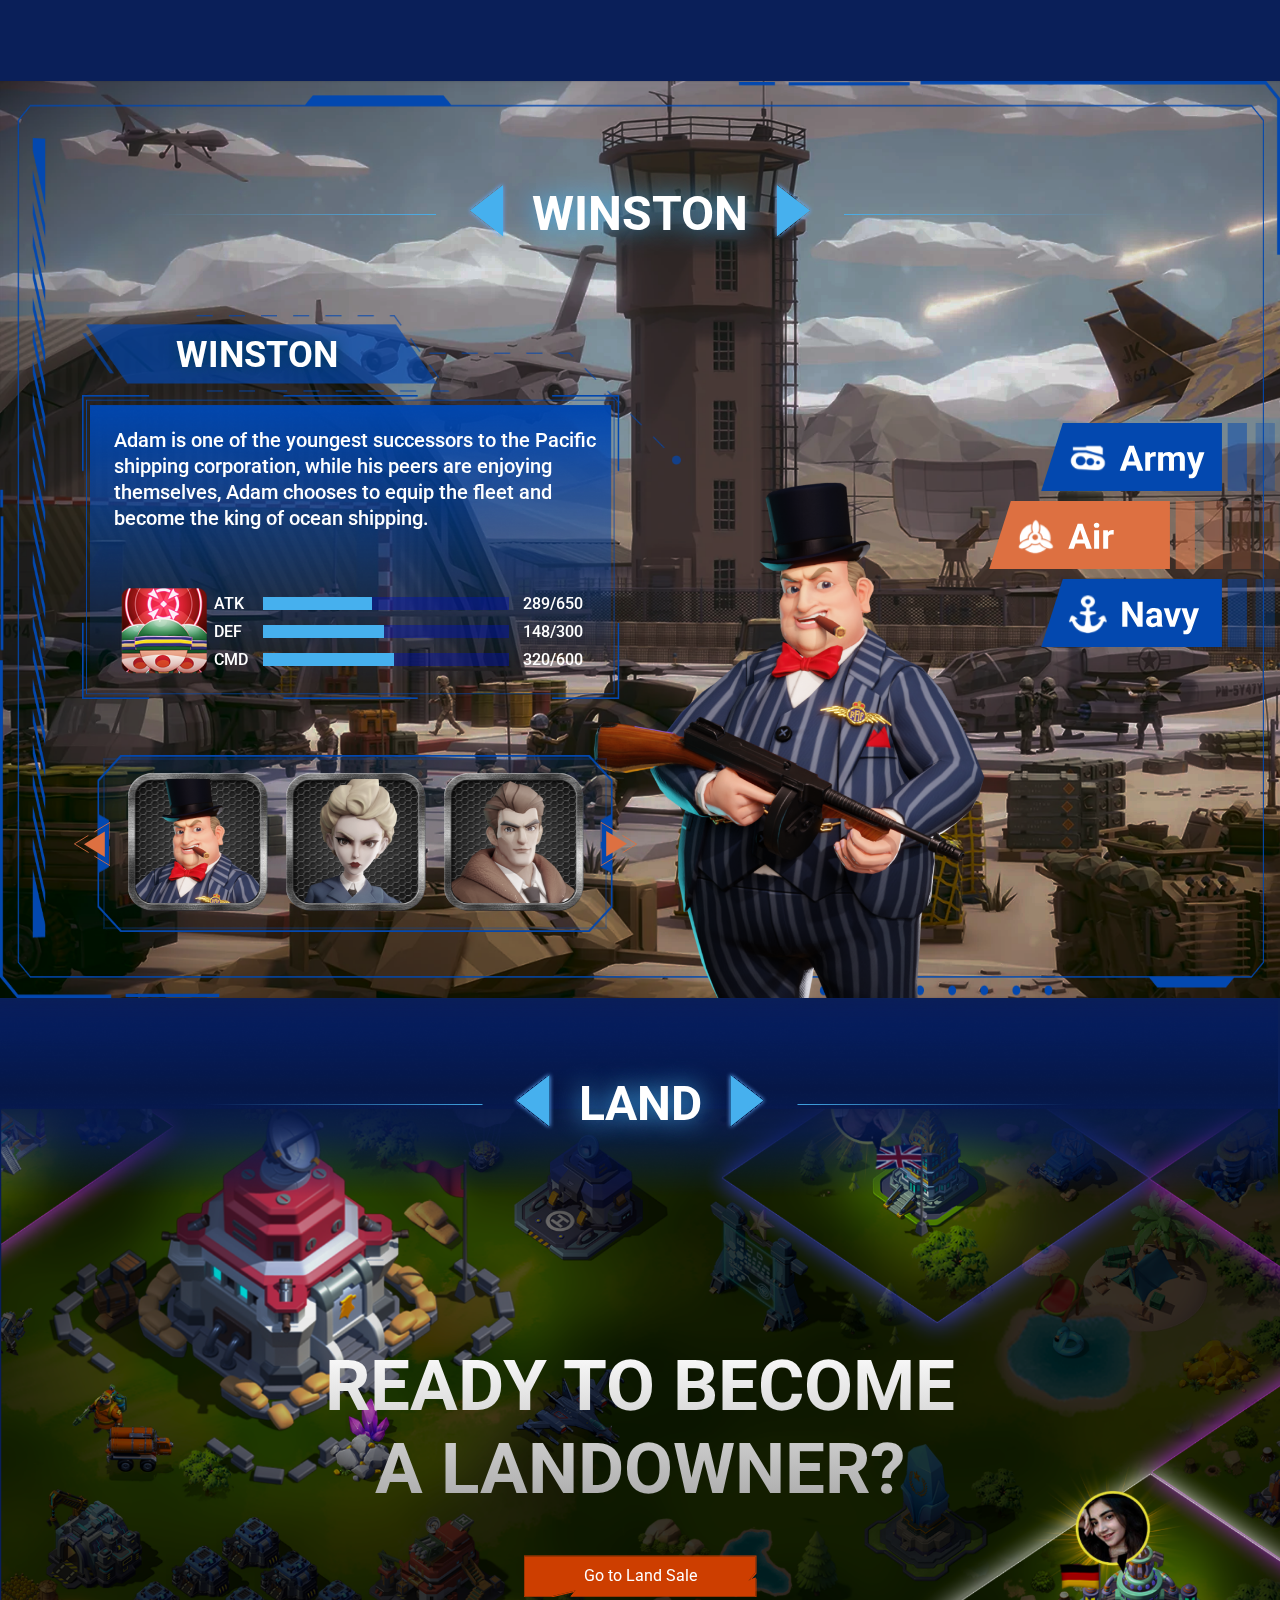
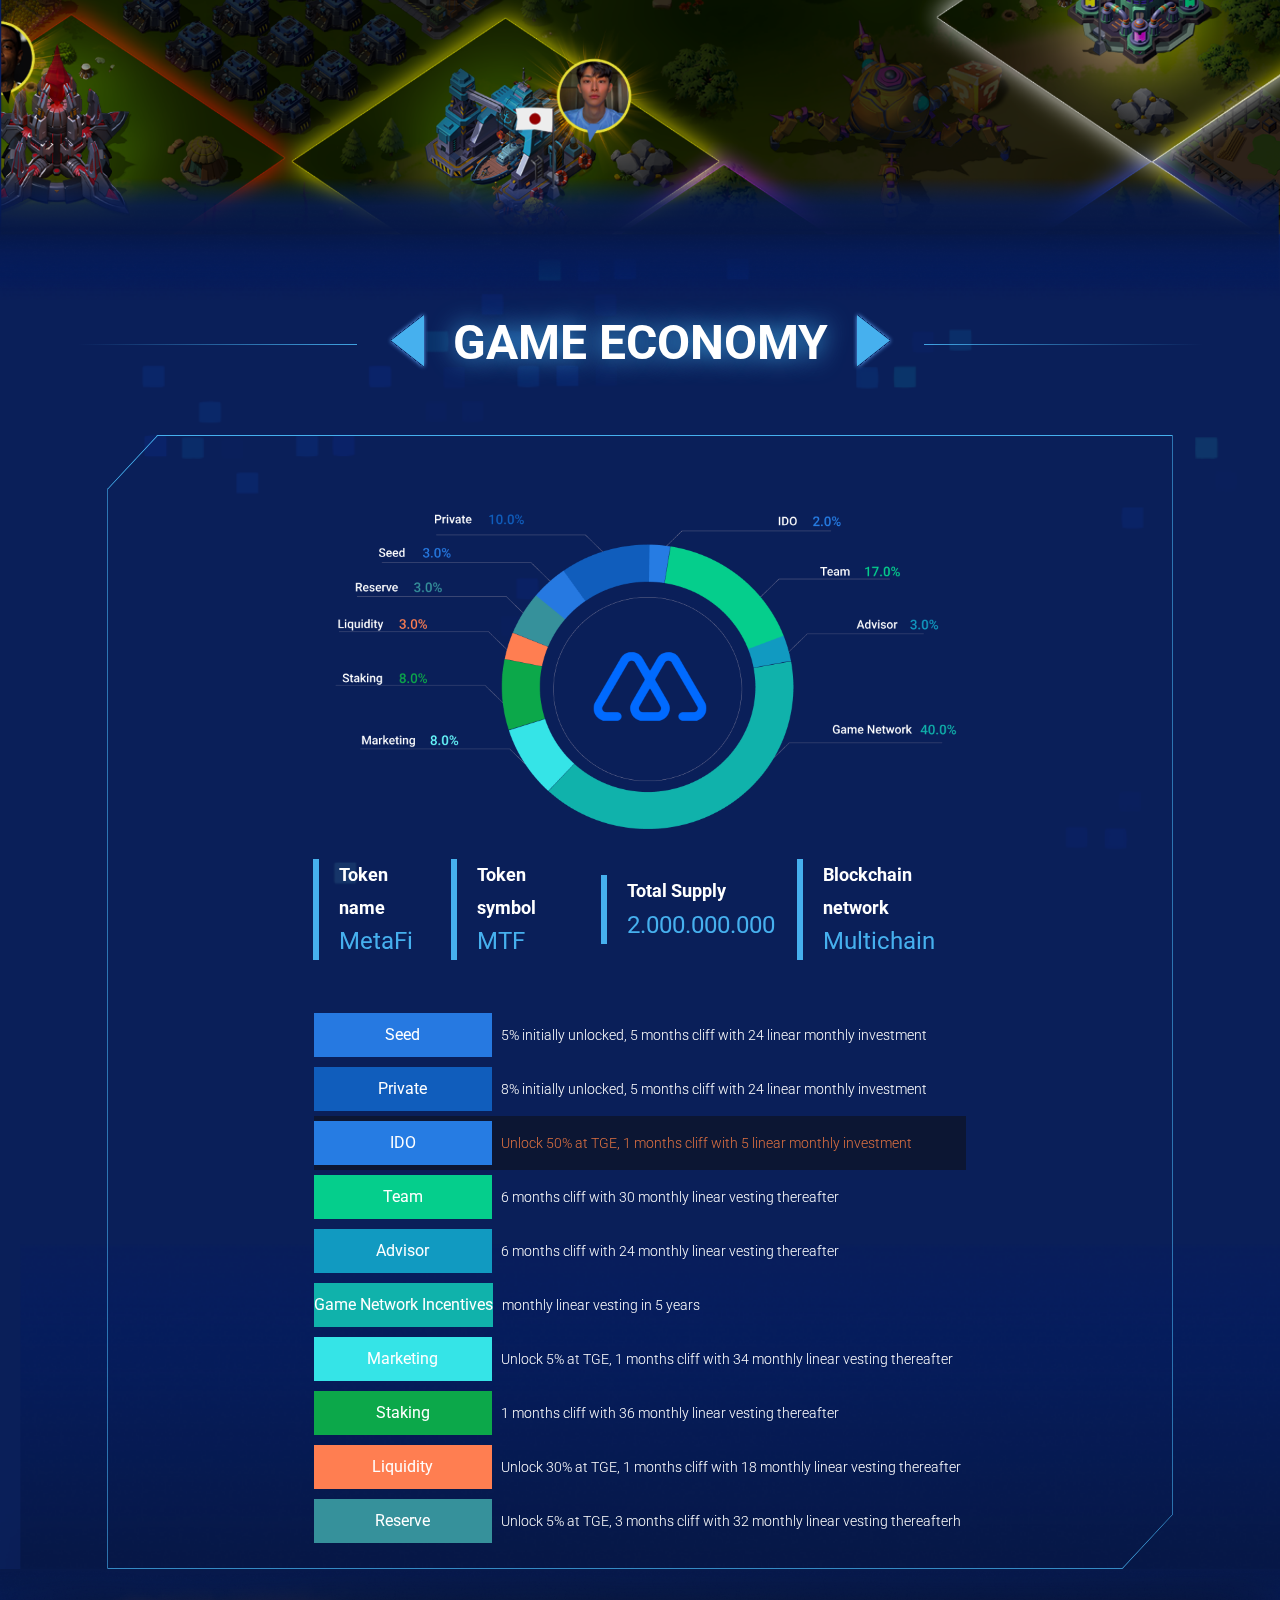
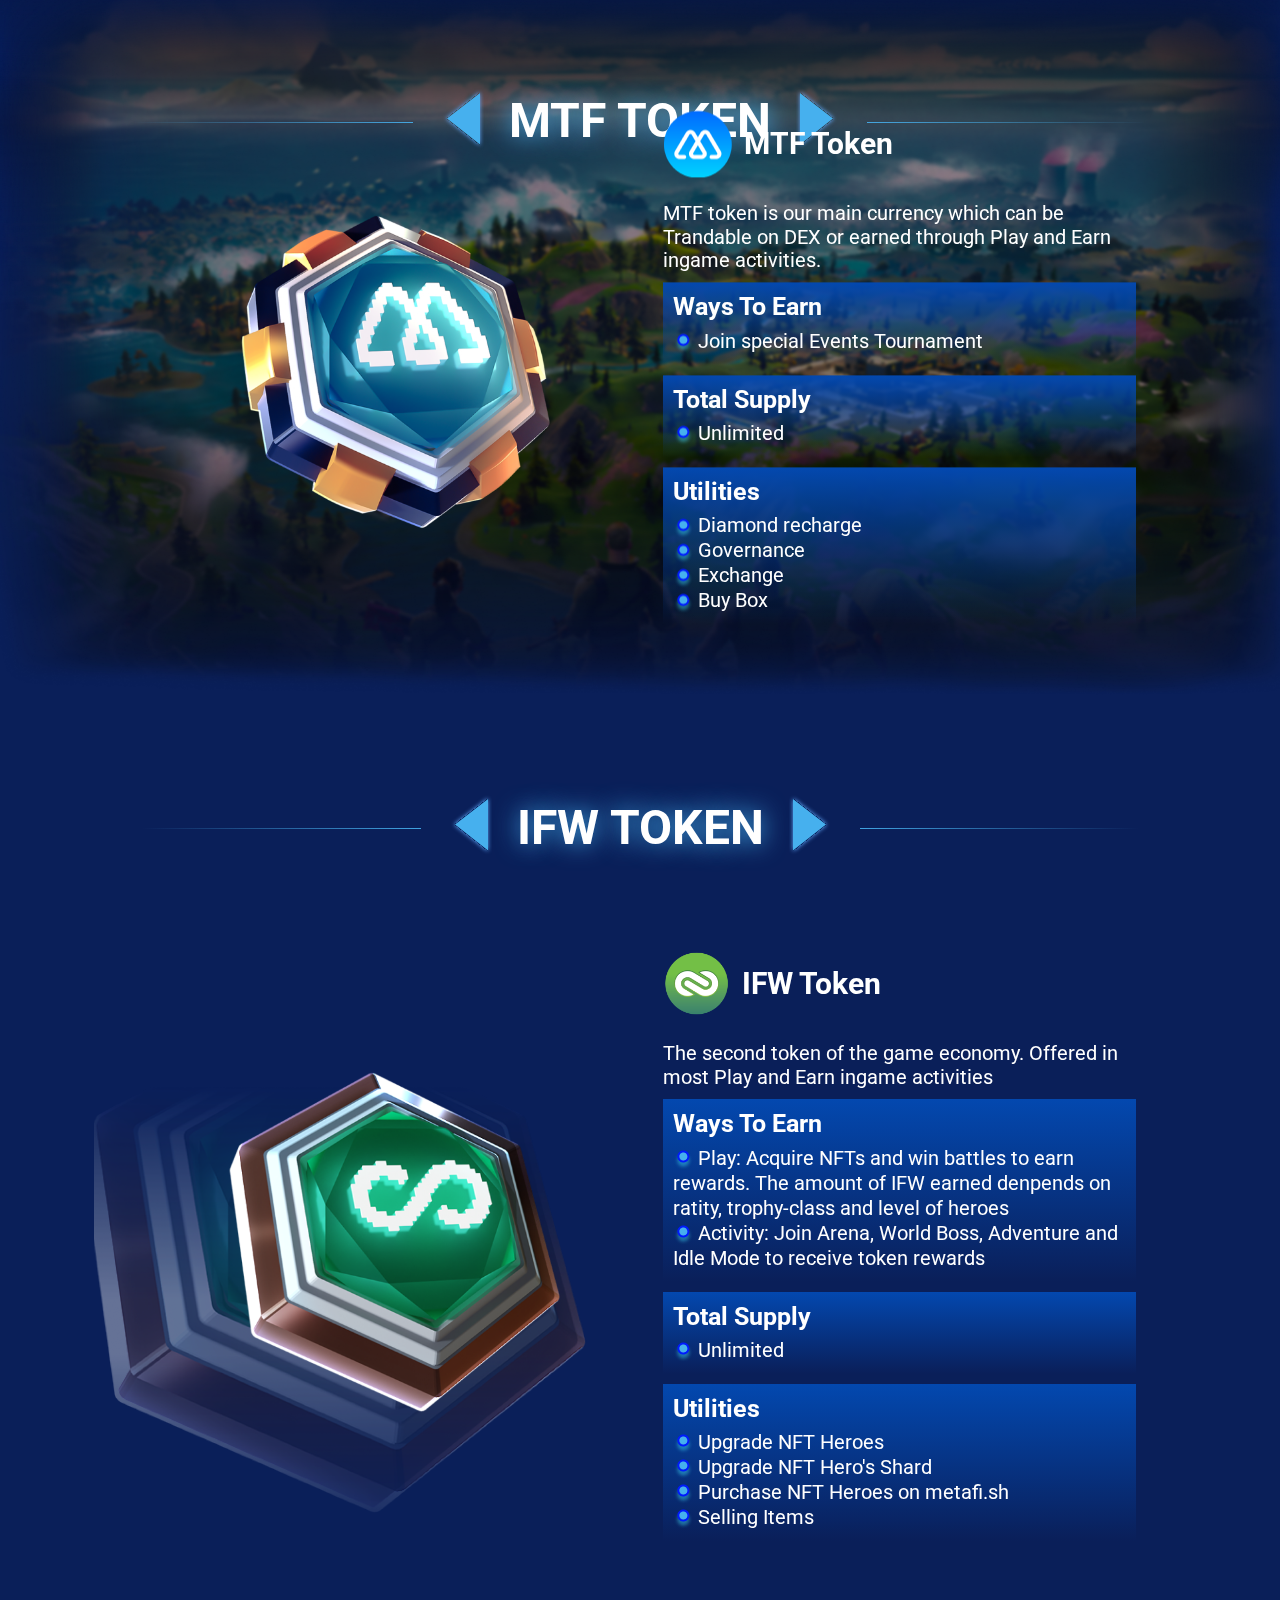
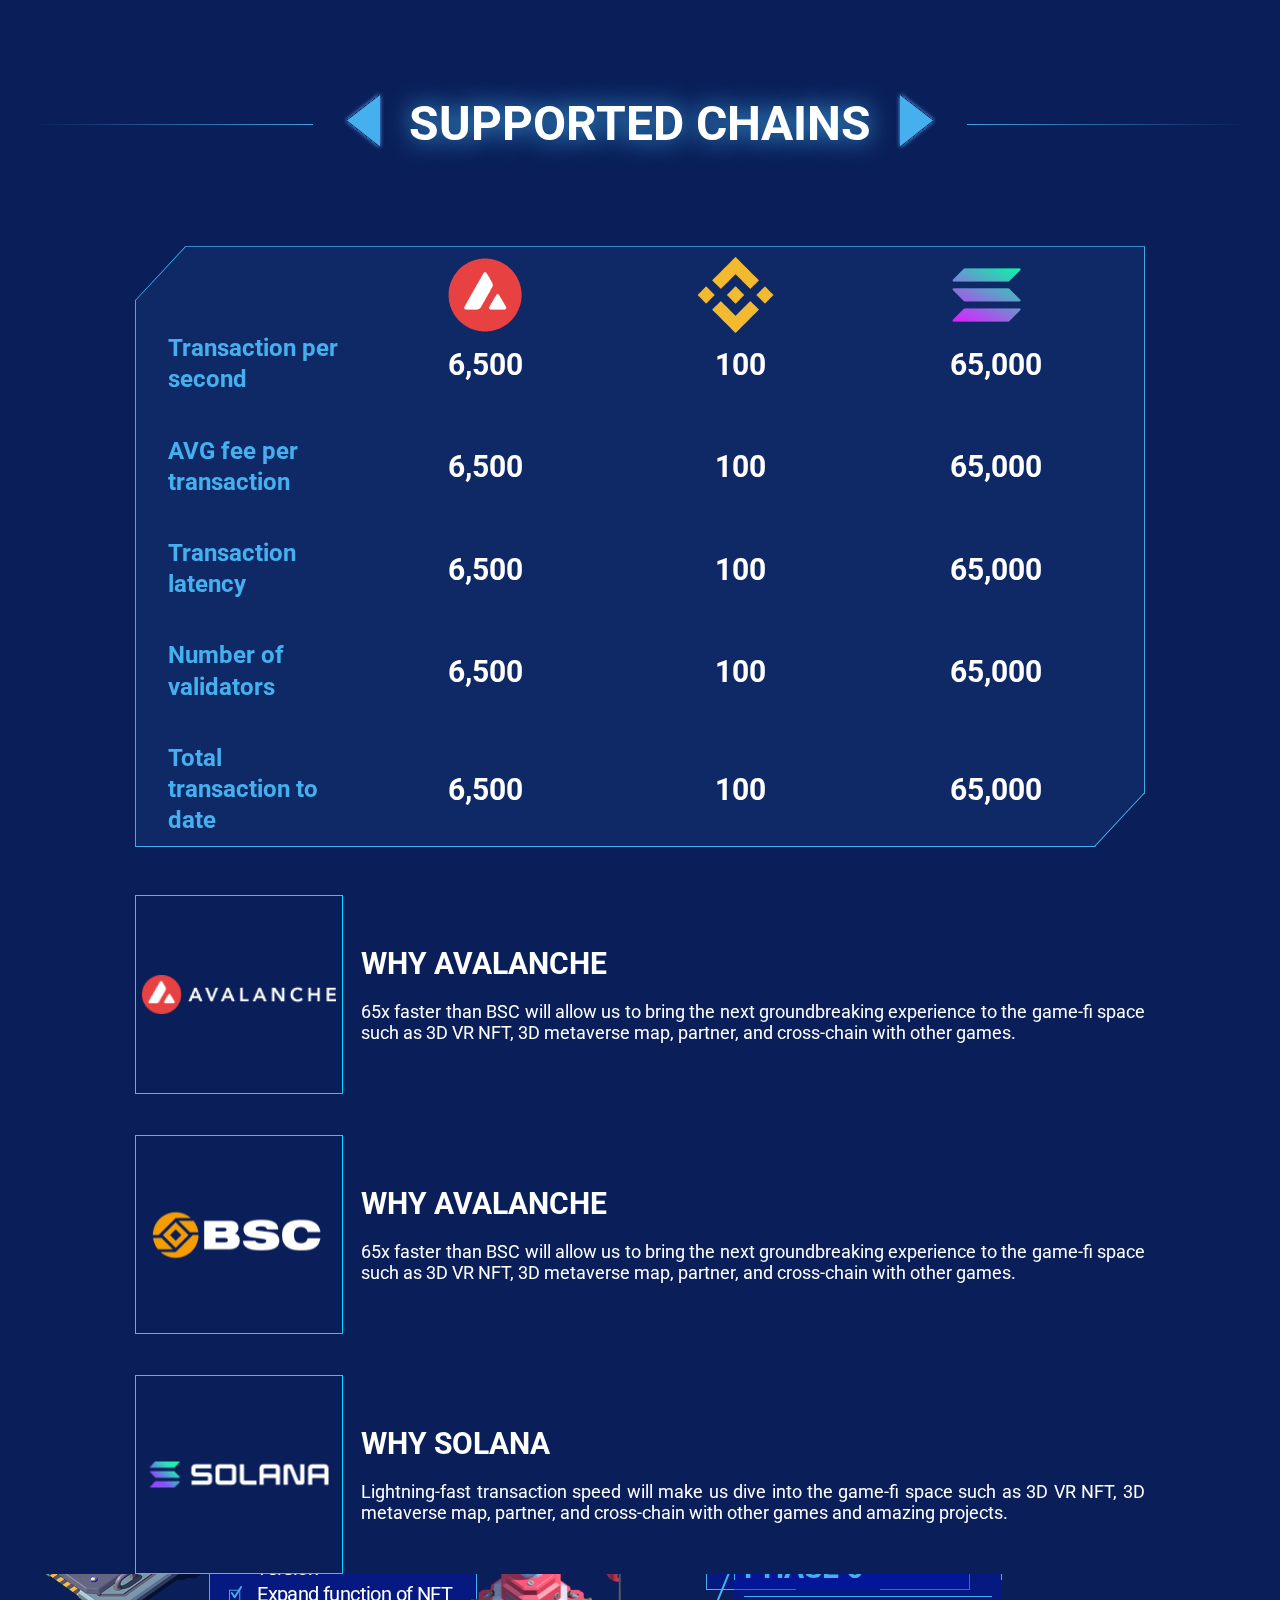
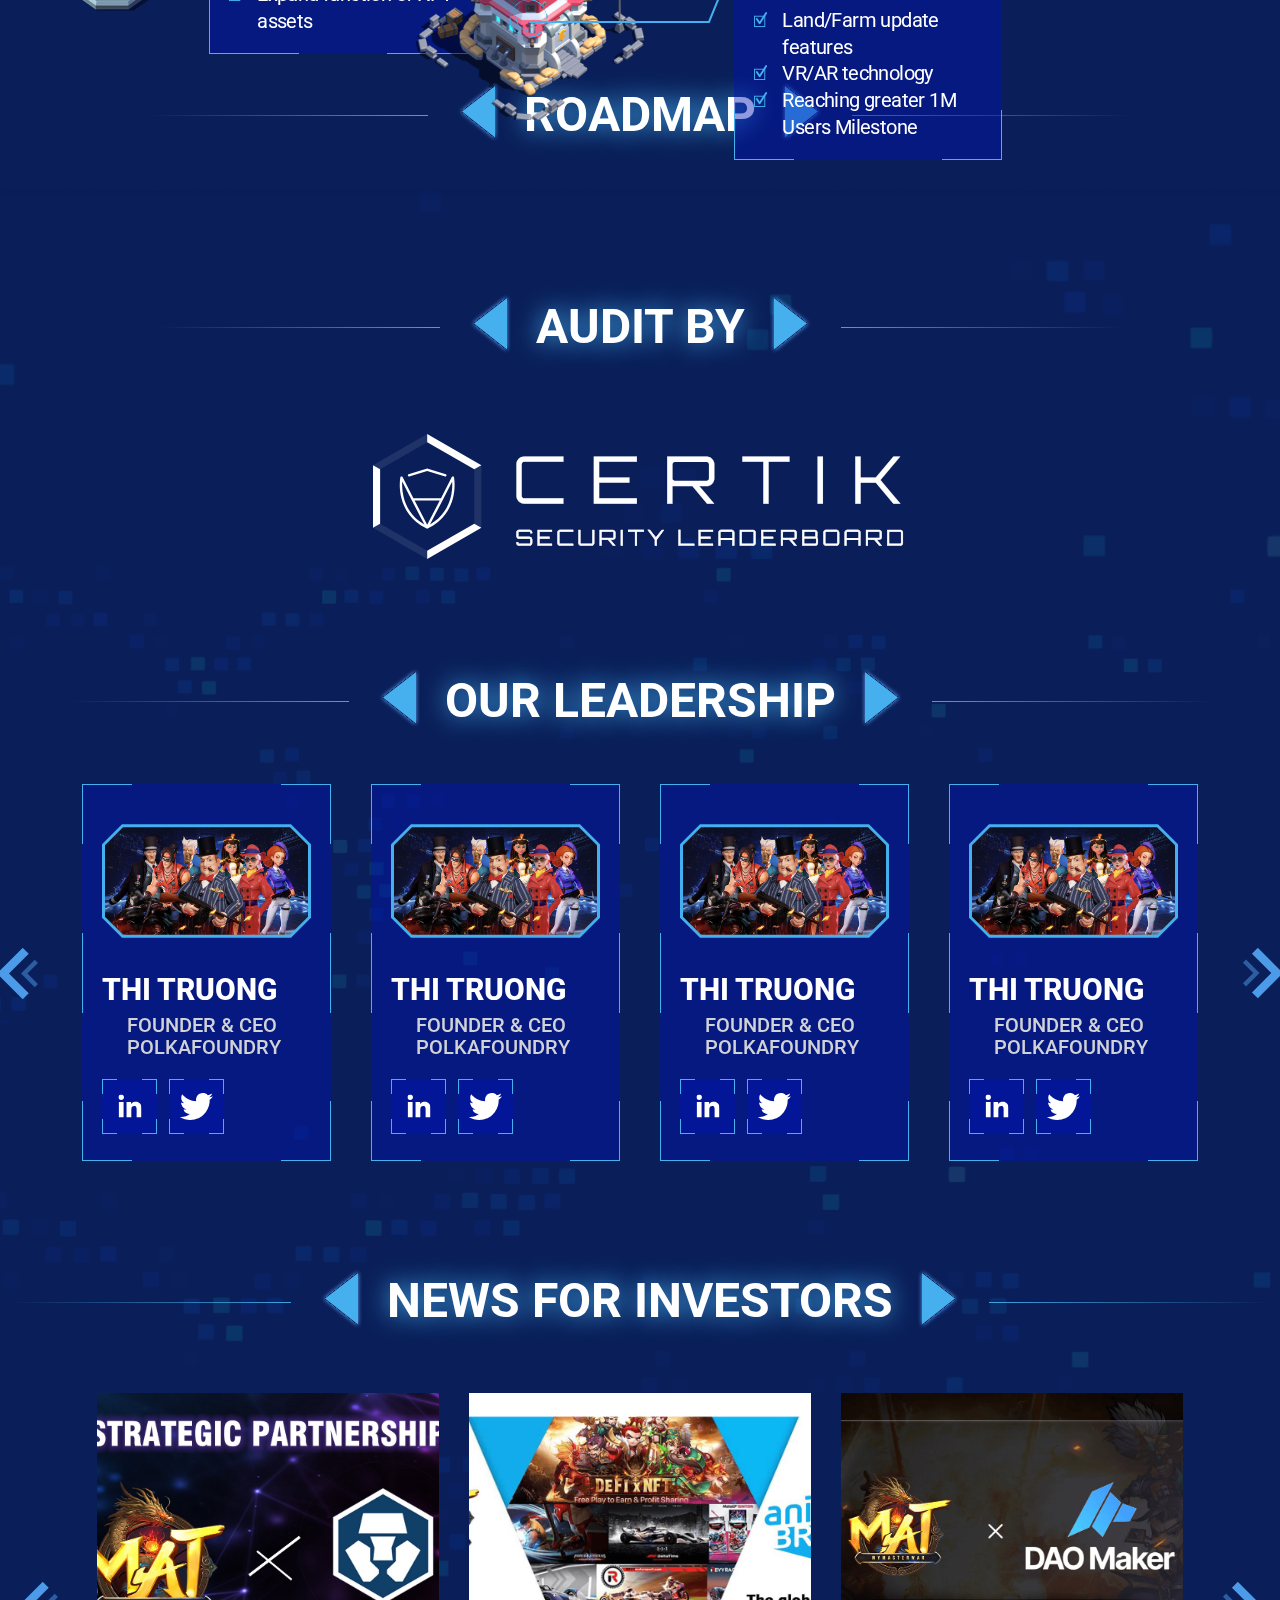
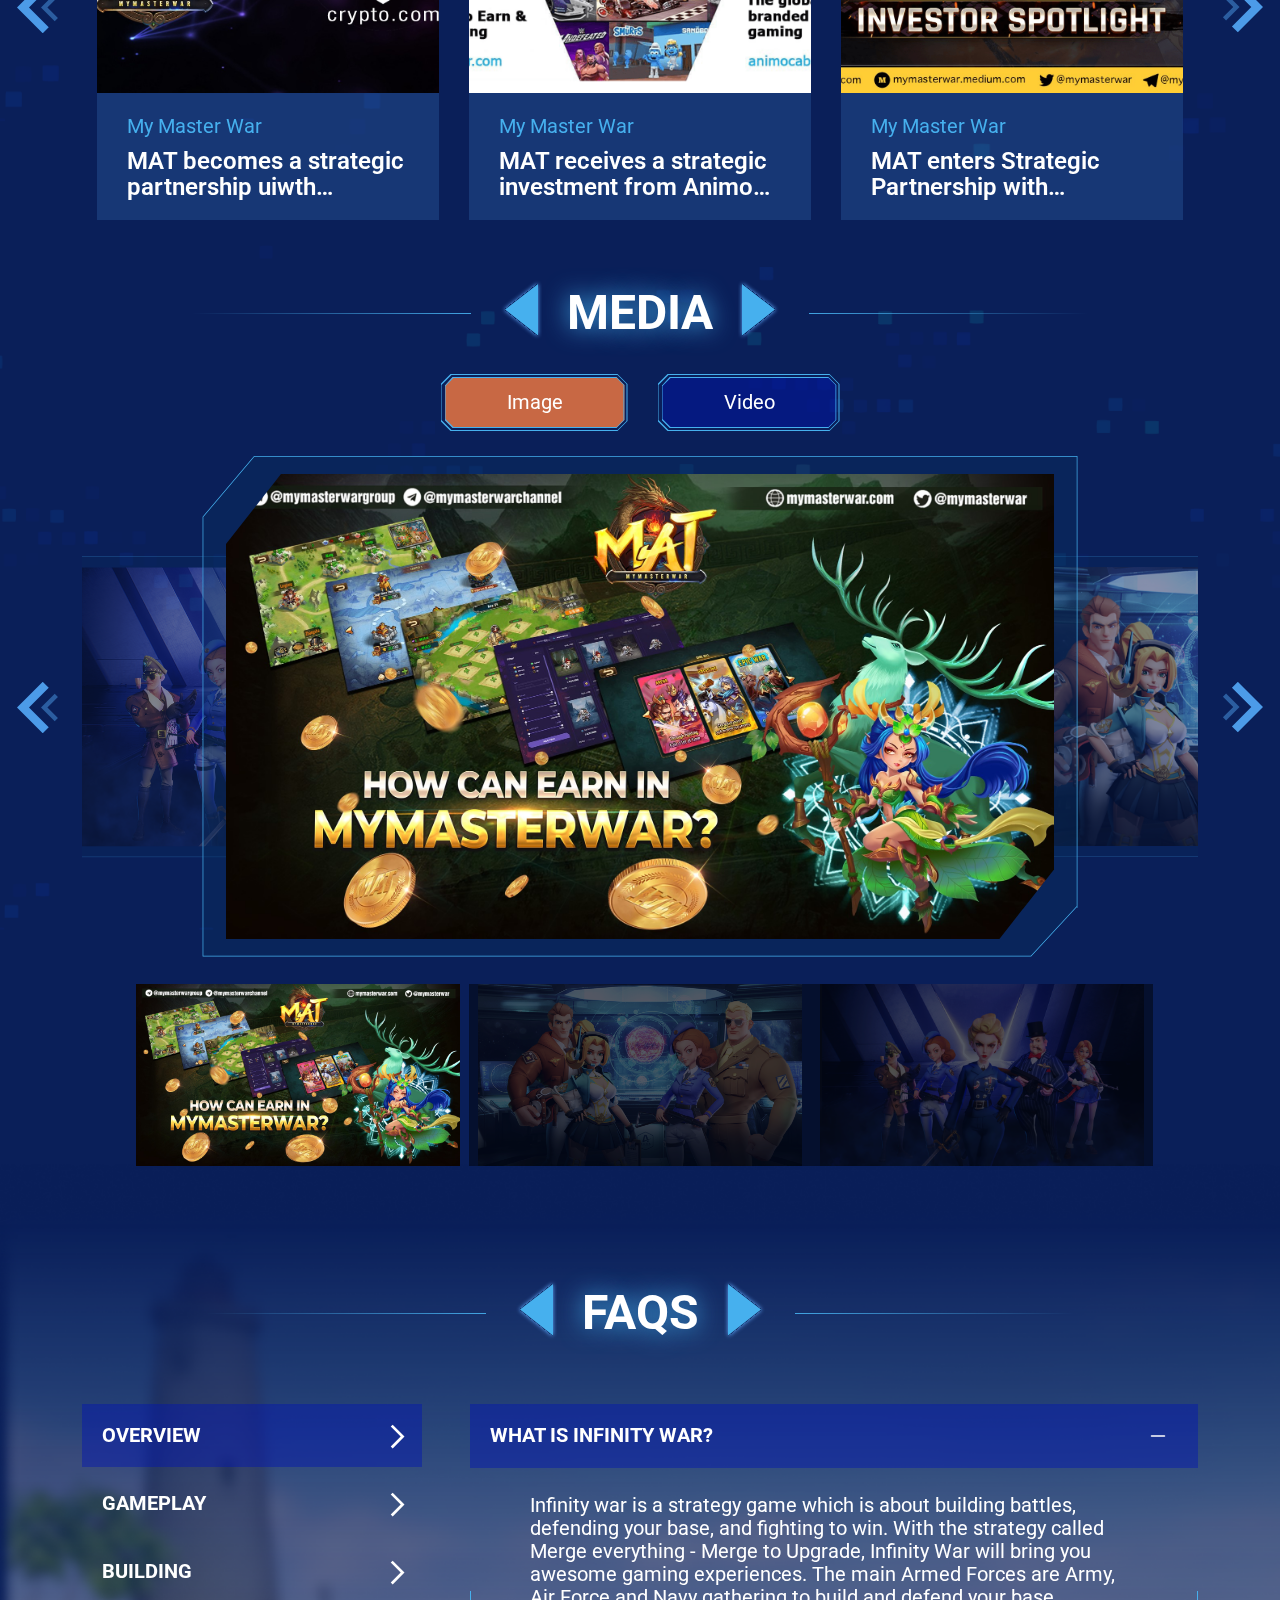
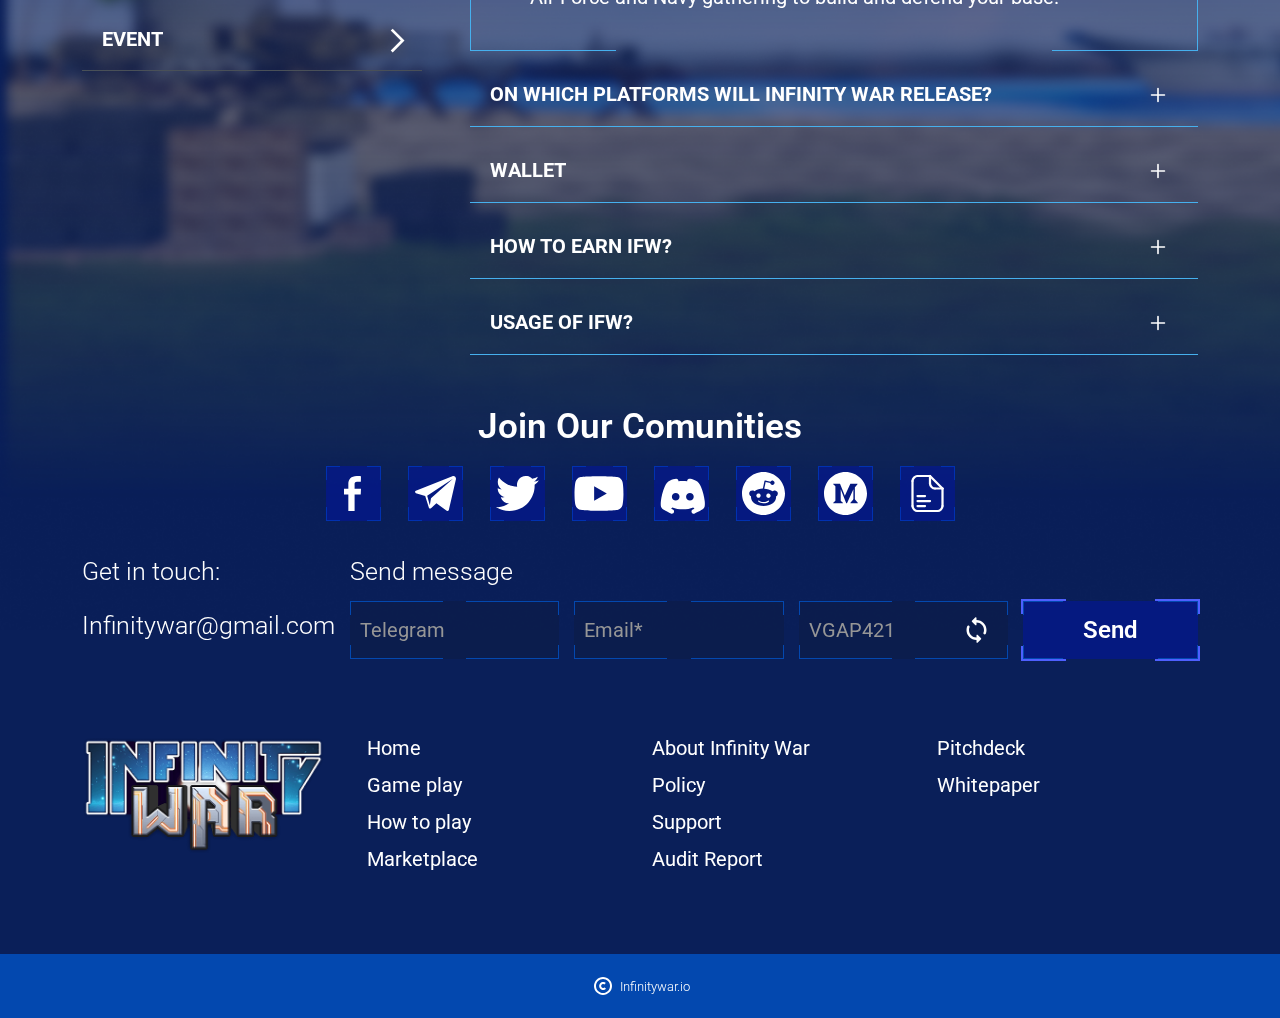
==== commit 87abf3a5: "update image in media" ====
--- a/index.html
+++ b/index.html
@@ -2137,7 +2137,7 @@
                 <img src="assets/images/slide-image-1.png" alt="" />
               </div>
               <div class="slide-item">
-                <img src="assets/images/news-item-3.png" alt="" />
+                <img src="assets/images/slide-image-1.png" alt="" />
               </div>
             </div>
             <div class="iw-media-slide-nav">
@@ -2151,7 +2151,7 @@
                 <img src="assets/images/slide-image-1.png" alt="" />
               </div>
               <div class="slide-nav-item">
-                <img src="assets/images/news-item-3.png" alt="" />
+                <img src="assets/images/slide-image-1.png" alt="" />
               </div>
             </div>
           </div>
